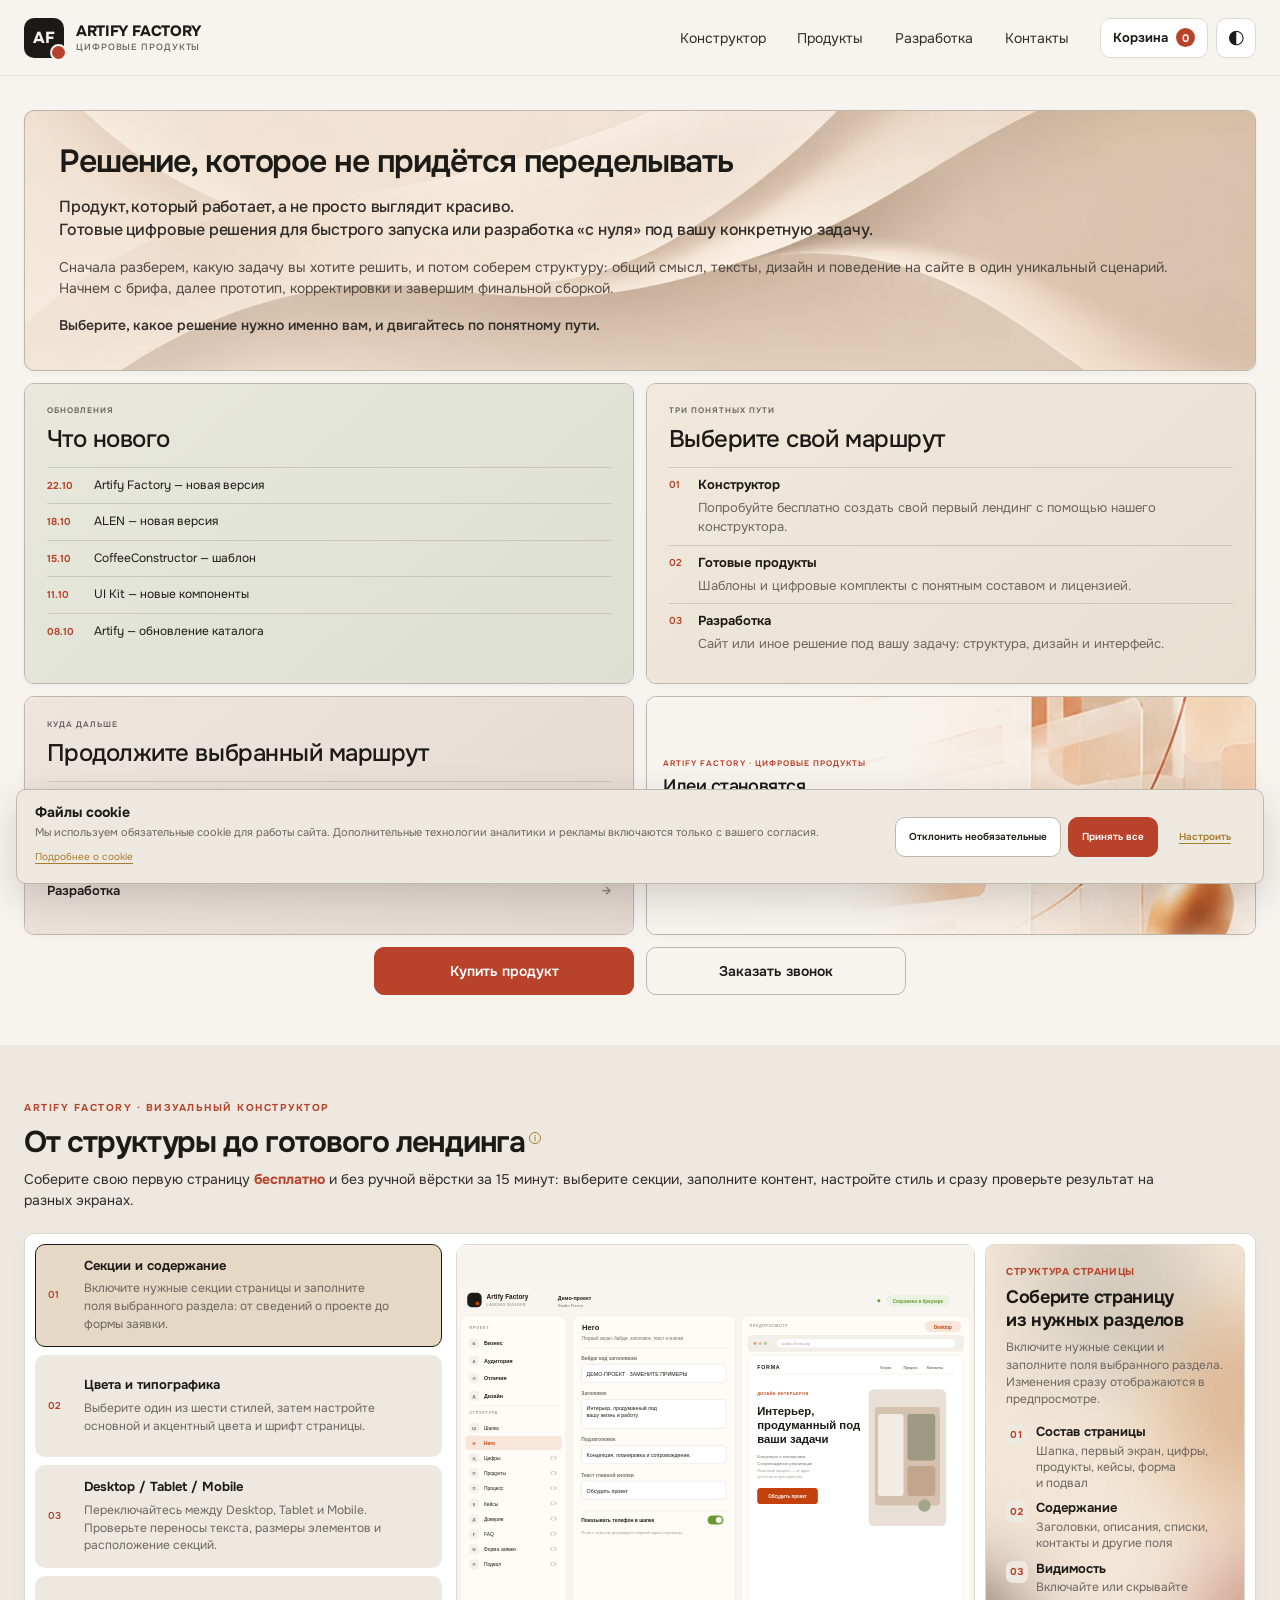
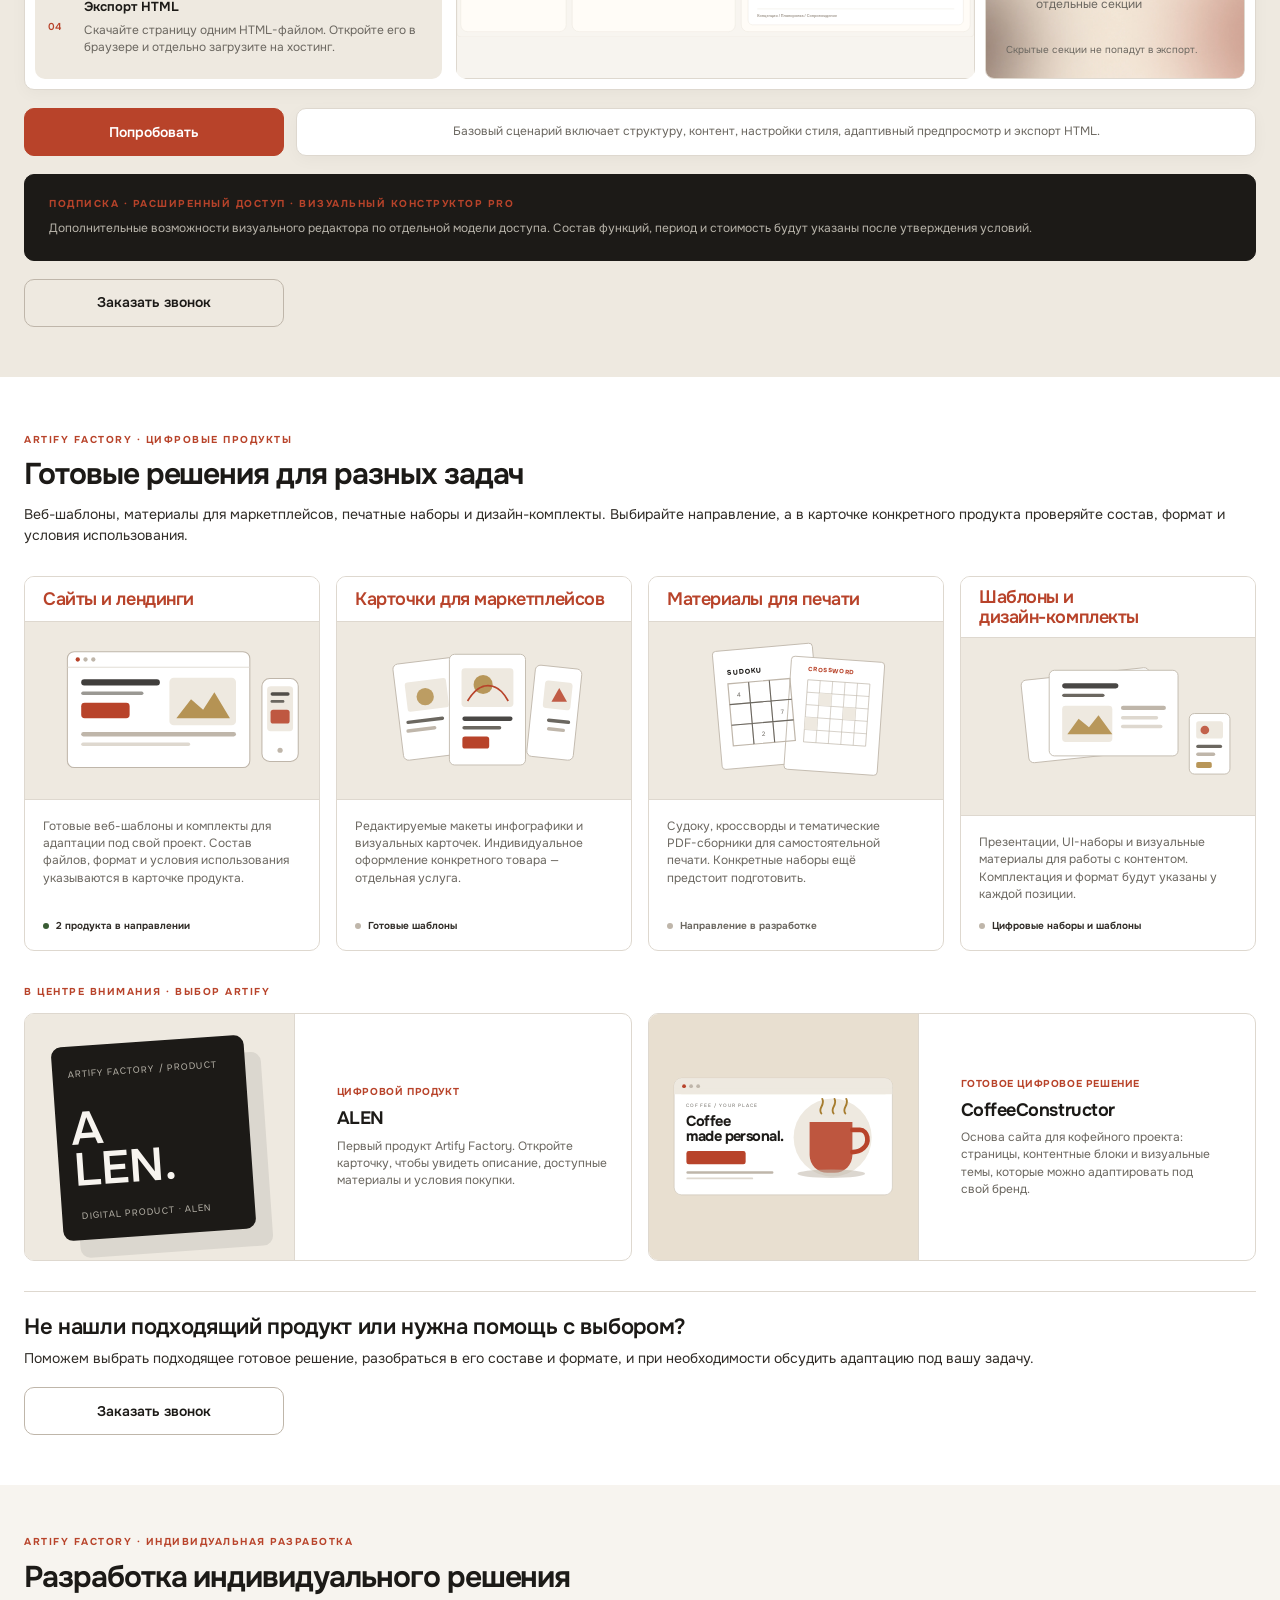
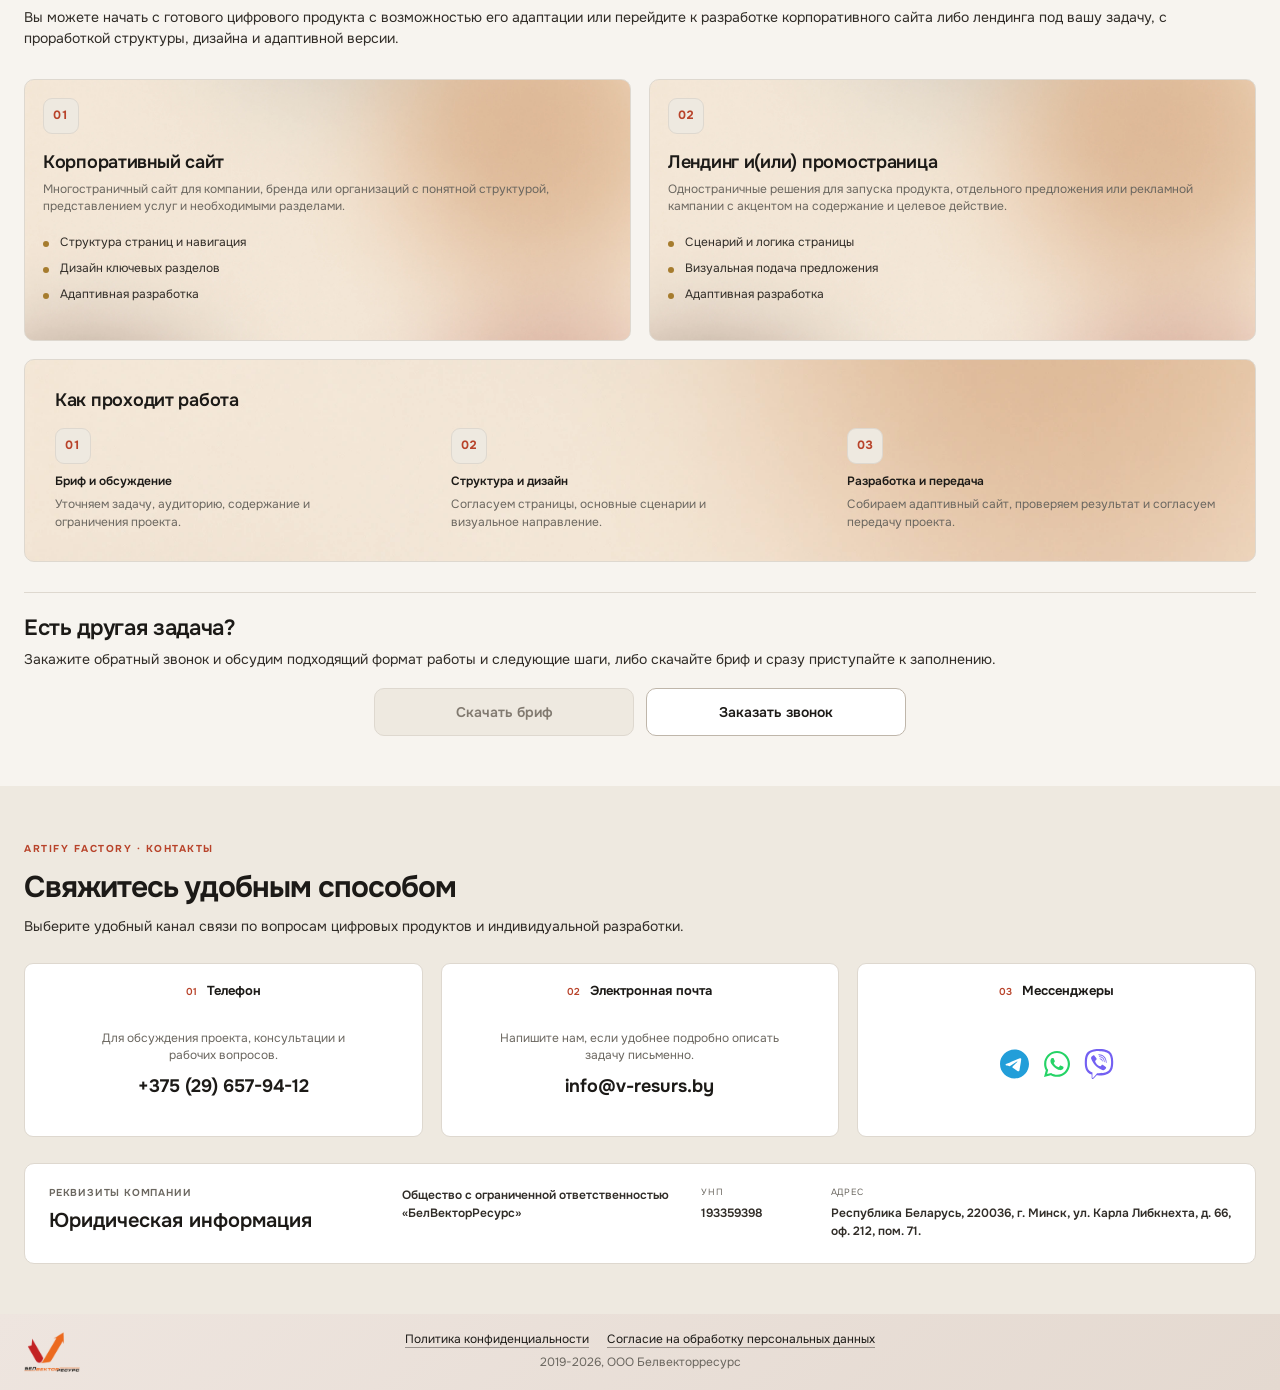
==== index.html @ 11eb879d "05112026" ====
<!doctype html>
<html lang="ru" data-theme-mode="system" data-theme="light">
<head>
  <!-- Historical code lineage retained from the locked Version 3 visual baseline. -->

  <meta charset="utf-8">
  <meta name="artify-constructor-build" content="trial-46.24-centered-contact-cards-desktop">
<meta name="viewport" content="width=device-width, initial-scale=1">
  <meta name="color-scheme" content="light dark">
  <meta name="description" content="Artify Factory — цифровые продукты, визуальный конструктор и индивидуальная разработка корпоративных сайтов и лендингов.">
  <meta name="artify-version" content="trial-46.24-centered-contact-cards-desktop">
<title>Artify Factory — цифровые продукты и индивидуальная разработка</title>
  <script src="assets/js/00-theme-preferences.js"></script>
  <link rel="stylesheet" href="assets/css/artify-site.css">


  <!-- Online font source for GitHub Pages / real-device checks. No font binaries are bundled. -->
  <link rel="preconnect" href="https://fonts.googleapis.com">
  <link rel="preconnect" href="https://fonts.gstatic.com" crossorigin>
  <link href="https://fonts.googleapis.com/css2?family=Onest:wght@400;450;500;550;600;650;700;750;800&display=swap" rel="stylesheet">


<!-- Approved desktop header icon sizing is preserved; optical icon normalization remains limited to max-width: 1150px. -->

</head>
<body data-artify-iteration="Artify Factory · Trial 46.24 — centered contact cards desktop" data-artify-baseline="ARTIFY_MODAL_LAYOUT_STABLE_TRIAL_46" data-artify-source="ОТКРЫТЬ_СТРАНИЦУ.html" data-artify-version="trial-46.24-centered-contact-cards-desktop" data-artify-lineage="Version 3 locked > Version 3.1 navigation > Version 3.3 landing sections aligned to primary menu > Version 3.5 CTA flow > Version 3.6.2 constructor and email modal > Version 3.6.3 desktop section rhythm and separate CTA card > Version 3.6.4 global token attempt > Version 3.6.5 clean single-owner section rhythm > Version 3.6.16 integrated selection and development > Version 46.12 development CTA copy and action update > Trial 46.13 process panel responsive layout and callback CTA copy > Trial 46.14 development CTA alignment > Trial 46.16 responsive section rhythm > Trial 46.17 contacts and footer > Trial 46.18 square corporate logo and header-matched footer height > Trial 46.22 unified footer responsive breakpoints > Trial 46.24 centered contact cards desktop > Trial 46.22 unified footer responsive breakpoints > Trial 46.24 centered contact cards desktop > Trial 46.22 unified footer responsive breakpoints > Trial 46.24 centered contact cards desktop">
  <header class="site-header">
    <div class="container header-inner">
      <a class="brand" href="#home" data-route="home" aria-label="Artify Factory — на главную">
 <span class="brand-mark" aria-hidden="true">AF</span>
 <span class="brand-lockup"><strong class="brand-name">ARTIFY FACTORY</strong><small class="brand-sub">ЦИФРОВЫЕ ПРОДУКТЫ</small></span>
 </a>
      <nav class="nav" aria-label="Основная навигация">
        <span class="nav-indicator" aria-hidden="true"></span>
        <a href="#landing-constructor" data-route="home" data-scroll="landing-constructor" class="nav-constructor">Конструктор</a>
        <a href="#landing-products" data-route="home" data-scroll="landing-products">Продукты</a>
        <a href="#landing-development" data-route="home" data-scroll="landing-development">Разработка</a>
        <a href="#contacts" data-route="home" data-scroll="contacts">Контакты</a>
      </nav>
      <div class="header-actions">
        <a class="nav-cart" href="#cart" data-route="cart" aria-label="Корзина"><svg class="cart-icon" viewBox="0 0 24 24" aria-hidden="true" focusable="false"><path d="M4 5h2l2.1 10.1a2 2 0 0 0 2 1.6h6.8a2 2 0 0 0 1.9-1.4L21 9H7"/><circle cx="10" cy="20" r="1"/><circle cx="18" cy="20" r="1"/></svg><span class="nav-cart-label">Корзина</span><span class="cart-dot" id="cart-count">0</span></a>
        <details class="af-theme-control" id="theme-control">
          <summary id="theme-trigger" aria-label="Цветовая тема" title="Цветовая тема"><span class="theme-icon-glyph" aria-hidden="true">◐</span><svg class="theme-icon-svg" viewBox="0 0 24 24" aria-hidden="true" focusable="false"><circle cx="12" cy="12" r="9" fill="none" stroke="currentColor" stroke-width="1.8"/><path d="M12 3a9 9 0 0 0 0 18Z" fill="currentColor"/><path d="M12 3v18" fill="none" stroke="currentColor" stroke-width="1.2"/></svg><span class="sr-only">Цветовая тема</span></summary>
          <div class="af-theme-menu" role="group" aria-labelledby="theme-menu-title">
            <h2 class="af-theme-menu-title" id="theme-menu-title">Цветовая схема</h2>
            <p class="af-theme-menu-intro">Выберите режим отображения сайта.</p>
            <button class="af-theme-option" type="button" data-mode="light" aria-pressed="false"><span>Светлая<small>Всегда светлая тема</small></span></button>
            <button class="af-theme-option" type="button" data-mode="dark" aria-pressed="false"><span>Тёмная<small>Всегда тёмная тема</small></span></button>
            <button class="af-theme-option" type="button" data-mode="system" aria-pressed="false"><span>Как на устройстве<small>Следовать настройкам системы</small></span></button>
            <p class="af-theme-menu-status" id="theme-menu-status" role="status" aria-live="polite">Выбрано: Как на устройстве. Сейчас отображается светлая тема.</p>
          </div>
        </details>
        <button class="mobile-toggle" id="mobile-toggle" type="button" aria-expanded="false" aria-controls="mobile-nav" aria-label="Открыть меню"><span class="menu-icon" aria-hidden="true"><i></i><i></i><i></i></span></button>
      </div>
    </div>

  </header>
  <nav class="mobile-nav" id="mobile-nav" aria-label="Мобильная навигация" aria-hidden="true" inert tabindex="-1">
      <div class="container">
        <a href="#landing-constructor" data-route="home" data-scroll="landing-constructor" class="nav-constructor">Конструктор</a>
        <a href="#landing-products" data-route="home" data-scroll="landing-products">Продукты</a>
        <a href="#landing-development" data-route="home" data-scroll="landing-development">Разработка</a>
        <a href="#contacts" data-route="home" data-scroll="contacts">Контакты</a>
        <a href="tel:+375296579412" class="mobile-call-link" aria-label="Позвонить по номеру +375 (29) 657-94-12">Позвонить</a>
      </div>
    </nav>
  <div class="mobile-nav-backdrop" id="mobile-nav-backdrop" aria-hidden="true"></div>
  <div id="app" tabindex="-1" role="main"></div>
  <footer class="site-footer" aria-label="Информация о компании">
    <div class="container footer-inner">
      <div class="footer-company-logo">
        <picture class="footer-logo-light">
          <source media="(min-width: 768px)" srcset="assets/images/bvr-logo-square-on-light.png">
          <img src="assets/images/bvr-logo-on-light.png" width="1289" height="257" alt="БелВекторРесурс">
        </picture>
        <picture class="footer-logo-dark" aria-hidden="true">
          <source media="(min-width: 768px)" srcset="assets/images/bvr-logo-square-on-dark.png">
          <img src="assets/images/bvr-logo-on-dark.png" width="1289" height="257" alt="" aria-hidden="true">
        </picture>
      </div>
      <div class="footer-legal-block">
        <nav class="footer-legal-links" aria-label="Юридические документы">
          <a href="legal/privacy-policy.html" target="_blank" rel="noopener noreferrer">Политика конфиденциальности</a>
          <a href="legal/personal-data-consent.html" target="_blank" rel="noopener noreferrer">Согласие на обработку персональных данных</a>
        </nav>
        <p class="footer-copy">2019-2026, ООО Белвекторресурс</p>
      </div>
    </div>
  </footer>
  <div id="toast" class="toast" hidden role="status" aria-live="polite"></div>
<template id="checkout-v4-template"><div class="checkout-v4-shell" data-theme="light">
<header class="header"><div class="container header-inner"><a class="brand checkout-brand" href="#home" data-route="home" aria-label="Artify Factory — на главную"><span class="brand-mark" aria-hidden="true">AF</span><span class="brand-lockup"><strong class="brand-name">ARTIFY FACTORY</strong><small class="brand-sub">ЦИФРОВЫЕ ПРОДУКТЫ</small></span></a><div class="header-note">Локальный визуальный макет · не настоящий заказ</div></div></header>
<section class="hero"><div class="container"><div class="checkout-back-row"><a class="checkout-back-link" href="#cart" data-checkout-return> Назад к корзине</a><span class="checkout-step-note">Оформление · демонстрационный режим</span></div><div class="kicker">Оформление / предварительный просмотр</div><h1>Оформление заказа.</h1><p>Проверяем базовый путь покупки: обязательные поля, доступность способов приобретения и понятные подсказки. Данные остаются только в этом окне и никуда не отправляются.</p><div style="margin-top:18px"><span class="pill"><span class="dot"></span>Демонстрационный режим · данные не сохраняются</span></div></div></section>
<section class="main"><div class="container layout">
<section aria-label="Форма оформления заказа" class="panel">
<div id="checkoutStage">
<div class="section-label"><span class="number">1</span><div><h2 style="margin:0">Кто покупает?<span aria-hidden="true" class="required-mark">*</span></h2></div></div>
<div class="choices" id="buyerChoices">
<label class="choice selected"><input checked="" name="buyer" type="radio" value="individual"/><span>Частное лицо</span></label>
<label class="choice"><input name="buyer" type="radio" value="sole"/><span>ИП</span></label>
<label class="choice"><input name="buyer" type="radio" value="company"/><span>Юридическое лицо</span></label>
</div>
<div class="section-label"><span class="number">2</span><div><h2 style="margin:0">Как хотите приобрести?<span aria-hidden="true" class="required-mark">*</span></h2></div></div>
<div class="method-grid" id="methodChoices">
<label class="method selected" id="onlineMethod"><input checked="" name="method" type="radio" value="online"/><span class="method-copy"><strong>Оплата картой онлайн</strong><small>Планируемый сценарий: цифровая выдача после подтверждения успешной оплаты. Платёжный провайдер пока не подключён.</small><span class="tag">Основной способ</span></span></label>
<label class="method disabled" id="invoiceMethod"><input disabled="" name="method" type="radio" value="invoice"/><span class="method-copy"><strong>Запросить счёт</strong><small>Доступно для ИП и юридических лиц. После подтверждения оплаты продукт выдаётся покупателю.</small><span class="tag">Для бизнеса</span></span></label>
</div>
<p class="method-hint" id="methodHint">Для частного лица доступна только оплата картой онлайн.</p>
<div class="section-label"><span class="number">3</span><div><h2 style="margin:0">Контактные данные</h2></div></div>
<form id="checkoutForm" novalidate="">
<div class="form-grid">
<label class="field full">Электронная почта<span aria-hidden="true" class="required-mark">*</span><input autocomplete="email" name="email" placeholder="name@example.com" required="" type="email"/><span class="phone-help">На этот адрес отправим информацию о заказе.</span></label>
<label class="field full">Телефон <span class="hint">(необязательно)</span><span class="phone-control"><select aria-label="Страна телефона" name="phoneCountry"><option selected="" value="BY">🇧🇾 +375</option><option value="RU">🇷🇺 +7</option></select><input aria-label="Номер телефона, необязательно" autocomplete="tel-national" inputmode="tel" name="phone" placeholder="12 345-67-89" type="tel"/></span><span class="phone-help">Номер для связи — необязательно.</span></label>
<div class="hidden" id="invoiceFields" style="display:contents">
<label class="field full">Имя контактного лица<span aria-hidden="true" class="required-mark">*</span><input autocomplete="name" name="contact" placeholder="Например, Анна Иванова" type="text"/></label>
<div class="hidden" id="businessFields" style="display:contents">
<label class="field full">Полное наименование ИП или организации<span aria-hidden="true" class="required-mark">*</span><input autocomplete="organization" name="company" placeholder="Например, Компания или ИП" type="text"/></label>
<label class="field">Регистрационный номер / УНП / ИНН<span aria-hidden="true" class="required-mark">*</span><input autocomplete="off" name="taxid" placeholder="Например, 123456789" type="text"/></label>
<label class="field">Страна и адрес <span class="hint">(необязательно)</span><input autocomplete="street-address" name="address" placeholder="Например, город и улица" type="text"/></label>
</div>
</div>
</div>
<div class="note" id="onlineNote"><b>Оплата картой и цифровая доставка</b><p>Это визуальный прототип. Платёжный провайдер пока не подключён, поэтому реальная оплата и автоматическая выдача сейчас не выполняются.</p></div>
<div class="note hidden" id="invoiceNote"><b>Заявка → счёт → подтверждение оплаты → выдача</b><p>Запрос счёта обрабатывается вручную. После подтверждения поступления оплаты продукт выдаётся отдельно.</p></div>
<label class="agree"><input id="agree" required="" type="checkbox"/><span>Принимаю <a href="#legalPreviewOverlay" data-legal-doc="purchase-terms" aria-label="Условия покупки цифровых товаров — черновик" rel="noopener noreferrer" target="_blank">Условия покупки цифровых товаров</a>, даю согласие на обработку персональных данных в соответствии с <a href="#legalPreviewOverlay" data-legal-doc="personal-data" aria-label="Согласие на обработку персональных данных — черновик" rel="noopener noreferrer" target="_blank">Согласием на обработку персональных данных</a> и подтверждаю, что ознакомился(ась) с <a href="#legalPreviewOverlay" data-legal-doc="license" aria-label="Описание лицензии — черновик" rel="noopener noreferrer" target="_blank">Описанием лицензии</a> и <a href="#legalPreviewOverlay" data-legal-doc="privacy" aria-label="Политика конфиденциальности — черновик" rel="noopener noreferrer" target="_blank">Политикой конфиденциальности</a>. В этом макете согласие никуда не отправляется.</span></label>
<button class="button primary" disabled="" id="submitButton" type="submit">Продолжить к этапу оплаты</button>
<p class="footnote" id="buttonHint">Заполните обязательные поля и отметьте согласие, чтобы продолжить.</p>
<div class="error" id="error" role="alert">Проверьте обязательные поля и формат электронной почты.</div>
</form>
</div>
<section aria-label="Этап оплаты картой" class="payment-stage" id="paymentStage">
<button class="stage-back" id="backToCheckout" type="button"> Вернуться к данным заказа</button>
<div class="stage-head"><span class="number">2</span><div><h2>Оплата картой</h2><p>Шаг 2 из 2 · после проверки заказа</p></div></div>
<div class="secure-banner"><span class="secure-icon">✓</span><div><b>Защищённая оплата</b><p>В рабочей версии поля карты предоставляет платёжный провайдер. Этот локальный макет показывает предполагаемый вид формы: не вводите здесь настоящие платёжные данные.</p></div></div>
<form id="cardForm" novalidate="">
<div class="card-fields">
<div class="card-fields-head"><strong>Данные банковской карты</strong><span class="card-brand">Банковская карта</span></div>
<div class="card-grid">
<label class="field full">Имя держателя карты<span aria-hidden="true" class="required-mark">*</span><input autocomplete="cc-name" name="cardName" placeholder="Как указано на карте" required="" type="text"/></label>
<label class="field full">Номер карты<span aria-hidden="true" class="required-mark">*</span><input autocomplete="cc-number" inputmode="numeric" maxlength="23" name="cardNumber" placeholder="0000 0000 0000 0000" required="" type="text"/></label>
<label class="field">Срок действия<span aria-hidden="true" class="required-mark">*</span><input autocomplete="cc-exp" inputmode="numeric" maxlength="5" name="cardExpiry" placeholder="ММ/ГГ" required="" type="text"/></label>
<label class="field"><span>Проверочный код</span><input disabled="" placeholder="Недоступно" type="text"/></label>
</div>
<p class="cvv-note">CVV / CVC будет запрошен платёжным провайдером при подтверждении платежа. Этот код не сохраняется — даже если вы выберете запомнить карту.</p>
</div>
<label class="save-card"><input id="saveCard" type="checkbox"/><span>Сохранить карту для следующих покупок <span class="hint">(необязательно)</span><small>После подключения платёжного провайдера сохранение будет выполняться на его стороне в виде защищённого токена. Artify не будет хранить полный номер карты или CVV / CVC.</small></span></label>
<div class="note"><b>Демонстрационный режим</b><p>Кнопка не проводит платёж. В production на этом месте будет защищённая форма выбранного платёжного провайдера.</p></div>
<div class="error" id="cardError" role="alert">Проверьте имя держателя, номер карты и срок действия.</div>
<button class="button primary" disabled="" id="payButton" type="submit">Проверить демонстрационный этап</button>
<p class="footnote" id="cardButtonHint">Заполните поля карты, чтобы увидеть демонстрационный переход. Не используйте реальные реквизиты.</p>
</form>
</section>
<div aria-live="polite" class="result" id="result" role="status"><h3 id="resultTitle">Демонстрация оформления</h3><p id="resultText"></p><button class="button secondary" id="resetButton" type="button">Вернуться к форме</button></div>
</section>
<aside class="summary"><div class="summary-kicker">Ваш заказ · демонстрация</div><div class="product-art"><div class="art-card"><span>ARTIFY / DIGITAL</span><strong>ALEN<br/><em>01.0</em></strong><small>ПРЕДВАРИТЕЛЬНЫЙ ПРОСМОТР</small></div></div><h2 class="product-title">ALEN 1.0</h2><p class="product-desc">Первый продукт для проверки оформления. Состав архива и коммерческие условия в этом макете не утверждаются.</p><div class="item-row"><span>Цифровой продукт</span><strong>1 шт.</strong></div><div class="item-row"><span>Способ приобретения</span><strong id="summaryMethod">Оплата картой</strong></div><div class="total"><span>Стоимость</span><strong>Уточняется</strong></div><p class="demo-price">Цена ALEN не утверждена и не является коммерческим предложением.</p><div class="aside-note">Локальный макет: кнопка показывает тестовый результат только на этой странице. Заказ, персональные данные и платёж не отправляются и не сохраняются.</div></aside>
</div></section>
<footer class="footer"><div class="container footer-inner"><a class="brand checkout-footer-brand" href="#home" data-route="home" aria-label="Artify Factory — на главную"><span class="brand-mark" aria-hidden="true">AF</span><span class="brand-lockup"><strong class="brand-name">ARTIFY FACTORY</strong><small class="brand-sub">ЦИФРОВЫЕ ПРОДУКТЫ</small></span></a><span>Локальный HTML · не настоящий заказ</span></div></footer>
<div class="legal-preview-overlay" id="legalPreviewOverlay" hidden role="presentation"><section class="legal-preview-dialog" role="dialog" aria-modal="true" aria-labelledby="legalPreviewTitle"><button type="button" class="legal-preview-close" id="legalPreviewClose" aria-label="Закрыть">×</button><h2 id="legalPreviewTitle">Документ требует утверждения</h2><p id="legalPreviewText">В локальном прототипе юридические тексты не утверждены и не могут использоваться как окончательные условия. Перед запуском нужно разместить согласованную редакцию.</p><button type="button" class="button secondary" id="legalPreviewOk">Понятно</button></section></div>
</div></template>

  <div class="constructor-email-overlay" id="constructor-email-overlay" hidden>
    <section class="constructor-email-dialog" role="dialog" aria-modal="true" aria-labelledby="constructor-email-title" aria-describedby="constructor-email-intro">
      <button class="constructor-email-close" type="button" data-constructor-email-close aria-label="Закрыть окно">×</button>
      <span class="eyebrow">Artify Factory · визуальный конструктор</span>
      <h2 id="constructor-email-title">Откройте редактор на устройстве с экраном шире 1100 px</h2>
      <p class="constructor-email-intro" id="constructor-email-intro">Рабочий редактор необходимо использовать на устройствах с разрешением экрана более чем 1100 px. Укажите e-mail, чтобы в рабочей версии получить ссылку для открытия редактора на подходящем устройстве.</p>
      <form id="constructor-email-form" novalidate>
        <label class="constructor-email-field" for="constructor-email-input"><span class="constructor-email-label">E-mail <span class="constructor-email-required" aria-hidden="true">*</span></span>
          <input id="constructor-email-input" name="email" type="email" autocomplete="email" inputmode="email" placeholder="name@example.com" required aria-describedby="constructor-email-error">
          <span class="constructor-email-error" id="constructor-email-error" hidden></span>
        </label>
        <div class="constructor-email-consents">
          <label class="constructor-email-consent-row" id="constructor-email-consent-row"><input type="checkbox" id="constructor-email-consent" name="personalDataConsent" required><span>Даю согласие на обработку адреса электронной почты для отправки ссылки на редактор. <a href="#constructor-policy-overlay" data-constructor-legal="consent">Согласие на обработку персональных данных</a>.</span></label>
          <label class="constructor-email-consent-row" id="constructor-email-policy-row"><input type="checkbox" id="constructor-email-policy" name="privacyPolicyAccepted" required><span>Подтверждаю, что ознакомлен(а) с <a href="#constructor-policy-overlay" data-constructor-legal="policy">Политикой обработки персональных данных</a>.</span></label>
        </div>
        <button class="btn btn-accent constructor-email-submit" type="submit">Отправить ссылку на e-mail</button>
        <p class="constructor-email-demo-note">Демонстрационный режим: пока сервер не подключён, адрес не сохраняется и письмо не отправляется.</p>
        <div class="constructor-email-status" id="constructor-email-status" role="status" aria-live="polite" hidden></div>
      </form>
    </section>
  </div>
  <div class="constructor-policy-overlay" id="constructor-policy-overlay" hidden>
    <section class="constructor-policy-dialog" role="dialog" aria-modal="true" aria-labelledby="constructor-policy-title">
      <button class="constructor-policy-close" type="button" data-constructor-policy-close aria-label="Закрыть документ">×</button>
      <h2 id="constructor-policy-title">Документ требует утверждения</h2>
      <p id="constructor-policy-copy">В этой обзорной сборке юридический документ показан как заглушка. До запуска необходимо разместить и согласовать его окончательный текст, а затем подключить его актуальную версию к форме.</p>
      <button class="btn btn-accent" type="button" data-constructor-policy-close>Вернуться к форме</button>
    </section>
  </div>
  <div class="constructor-image-overlay" id="constructor-image-overlay" hidden>
    <figure class="constructor-image-dialog" role="dialog" aria-modal="true" aria-labelledby="constructor-image-title">
      <button class="constructor-image-close" type="button" data-constructor-image-close aria-label="Закрыть увеличенное изображение">×</button>
      <img src="assets/images/constructor-overview.svg" alt="Общий вид редактора Artify Factory" id="constructor-image-large" width="1364" height="924" loading="lazy" decoding="async">
      <figcaption id="constructor-image-title">Общий вид Artify Factory · Landing Builder</figcaption>
    </figure>
  </div>

  <section class="cookie-consent" id="cookieConsent" aria-label="Уведомление о cookies" hidden>
    <div class="cookie-inner">
      <div class="cookie-copy">
        <strong>Файлы cookie</strong>
        <p>Мы используем обязательные cookie для работы сайта. Дополнительные технологии аналитики и рекламы включаются только с вашего согласия.</p>
        <button class="cookie-copy-link" type="button" data-cookie-action="settings">Подробнее о cookie</button>
      </div>
      <div class="cookie-actions">
        <button class="cookie-btn cookie-btn-secondary" type="button" data-cookie-action="reject">Отклонить необязательные</button>
        <button class="cookie-btn cookie-btn-primary" type="button" data-cookie-action="accept">Принять все</button>
        <button class="cookie-btn cookie-btn-ghost" type="button" data-cookie-action="settings">Настроить</button>
      </div>
    </div>
  </section>
  <div class="cookie-backdrop" id="cookieBackdrop" hidden></div>
  <section class="cookie-settings" id="cookieSettings" role="dialog" aria-modal="true" aria-labelledby="cookieSettingsTitle" hidden>
    <div class="cookie-settings-card">
      <button class="cookie-settings-close" type="button" data-cookie-action="close-settings" aria-label="Закрыть настройки">×</button>
      <h2 id="cookieSettingsTitle">Настройки cookies</h2>
      <p class="cookie-settings-intro">Необходимые cookie всегда активны. Дополнительные категории можно разрешить или отключить. В этом визуальном прототипе сторонние трекеры не подключены.</p>
      <div class="cookie-category"><span><b>Необходимые</b><small>Работа меню, темы и интерфейса</small></span><strong>Всегда включены</strong></div>
      <label class="cookie-category cookie-category-toggle"><span><b>Аналитические</b><small>Обезличенная статистика использования сайта</small></span><input id="cookieAnalytics" data-cookie-category="analytics" type="checkbox"></label>
      <label class="cookie-category cookie-category-toggle"><span><b>Рекламные</b><small>Измерение рекламных переходов и кампаний</small></span><input id="cookieAdvertising" data-cookie-category="advertising" type="checkbox"></label>
      <div class="cookie-settings-actions">
        <button class="cookie-btn cookie-btn-secondary" type="button" data-cookie-action="reject">Отклонить необязательные</button>
        <button class="cookie-btn cookie-btn-primary" type="button" data-cookie-action="save-settings">Сохранить выбор</button>
      </div>
    </div>
  </section>
  <div class="floating-controls-group" id="floatingControlsGroup" aria-label="Быстрые настройки и навигация">
    <button class="back-to-top" id="backToTop" type="button" aria-label="Наверх" title="Наверх" hidden><span aria-hidden="true">↑</span></button>
    <button class="cookie-settings-trigger" id="cookieSettingsTrigger" type="button" data-cookie-action="settings" aria-label="Настройки cookie" hidden>Настройки cookie</button>
  </div>

  <script src="assets/js/10-main-application.js"></script>
<!-- B-02.9: menu visual + desktop Hero viewport fit merged on B-02.8; mobile fixed backdrop/scroll-lock mechanism retained. -->

<div class="project-discussion-overlay" id="projectDiscussionOverlay" hidden>
  <section class="project-discussion-dialog" id="projectDiscussionDialog" role="dialog" aria-modal="true" aria-labelledby="projectDiscussionTitle" aria-describedby="projectDiscussionIntro">
    <button type="button" class="project-discussion-close" id="projectDiscussionClose" aria-label="Закрыть окно">×</button>
    <h2 id="projectDiscussionTitle">Заказать звонок</h2>
    <form class="project-callback-form" id="projectCallbackForm" novalidate>
      <label class="project-callback-field project-callback-data-field" for="projectRequestType" hidden>
        <span>Тема обращения</span>
        <select id="projectRequestType" name="requestType" aria-describedby="projectDiscussionIntro">
          <option value="callback">Обратный звонок</option>
          <option value="question">Задать вопрос</option>
          <option value="product-help">Помощь с выбором цифрового продукта</option>
          <option value="product-adaptation">Адаптация готового решения под проект</option>
          <option value="corporate-site">Корпоративный сайт</option>
          <option value="landing">Лендинг / Промостраница</option>
          <option value="marketplace">Индивидуальное оформление WB / Ozon</option>
          <option value="constructor-pro">Запуск визуального конструктора PRO</option>
        </select>
      </label>
      <p class="project-discussion-intro" id="projectDiscussionIntro">Оставьте заявку, и менеджер свяжется с Вами для уточнения деталей.</p>
      <label class="project-callback-field" for="projectCallbackName">
        <span>Имя <b>*</b></span>
        <input id="projectCallbackName" name="name" type="text" autocomplete="name" placeholder="Например, Анна Иванова" required aria-invalid="false" aria-describedby="projectCallbackNameFeedback">
        <span class="project-callback-feedback sr-only" id="projectCallbackNameFeedback" data-state="hint" aria-live="polite"></span>
      </label>
      <div class="project-callback-field">
        <label for="projectCallbackPhone">Телефон <b>*</b></label>
        <div class="project-callback-phone-row">
          <select id="projectCallbackCountry" name="phoneCountry" aria-label="Страна номера телефона" aria-invalid="false">
            <option value="+375" selected>🇧🇾 +375</option>
            <option value="+7">🇷🇺 +7</option>
          </select>
          <input id="projectCallbackPhone" name="phone" type="tel" inputmode="tel" autocomplete="tel-national" placeholder="29 123-45-67" required aria-invalid="false" aria-describedby="projectCallbackPhoneFeedback">
        </div>
        <span class="project-callback-feedback sr-only" id="projectCallbackPhoneFeedback" data-state="hint" aria-live="polite"></span>
      </div>
      <label class="project-callback-field" for="projectCallbackEmail">
        <span>Электронная почта <span class="project-callback-optional">(необязательно)</span></span>
        <input id="projectCallbackEmail" name="email" type="email" inputmode="email" autocomplete="email" placeholder="name@example.com" aria-invalid="false" aria-describedby="projectCallbackEmailHelp projectCallbackEmailFeedback">
        <span class="project-callback-email-help" id="projectCallbackEmailHelp">Заполните поле, если согласны чтобы с Вами могли связаться по электронной почте</span>
        <span class="project-callback-feedback sr-only" id="projectCallbackEmailFeedback" data-state="hint" aria-live="polite"></span>
      </label>
      <textarea id="projectCallbackMessage" name="message" hidden aria-hidden="true" tabindex="-1"></textarea>
      <label class="project-callback-consent">
        <input id="projectCallbackConsent" name="consent" type="checkbox" required aria-invalid="false" aria-describedby="projectCallbackConsentFeedback">
        <span>Даю <a href="#constructor-policy-overlay" data-constructor-legal="consent">Согласие на обработку персональных данных</a> и подтверждаю, что ознакомлен(а) с <a href="#constructor-policy-overlay" data-constructor-legal="policy">Политикой конфиденциальности</a>.</span>
      </label>
      <span class="project-callback-consent-hint" id="projectCallbackConsentFeedback">Подтвердите согласие, чтобы отправить заявку.</span>
      <p class="project-callback-validation-summary" id="projectCallbackValidationSummary" data-state="empty" role="status" aria-live="polite"></p>
      <div class="project-discussion-actions">
        <button type="submit" class="btn btn-accent" id="projectCallbackSubmit" aria-disabled="true">Отправить запрос</button>
        <a class="btn btn-secondary-hero" href="#landing-development" data-route="home" data-scroll="landing-development" id="projectDiscussionDetails">Ознакомиться с этапами</a>
      </div>
      <p class="project-discussion-prototype-note">Демонстрационный режим: форма проверяет заполнение, но не отправляет и не сохраняет заявку. Реальное получение обращений подключим перед запуском.</p>
    </form>
  </section>
</div>


<script src="assets/js/20-inquiry-dialog.js"></script>

<!-- FOLLOW-UP 12.5: info tooltip is mouse-hover-only; no click or Escape toggle. -->
<script src="assets/js/30-constructor-cta-alignment.js" id="landing-constructor-cta-alignment"></script>

</body>
</html>
---- assets/css/artify-site.css ----
/* ARTIFY stylesheet bundle: Core site and constructor review layer. Original inline layers are kept in their approved order. */

/* Original inline CSS layer 1/29: #artify-canonical-css */

/* ===== Combined CSS source: primary-stylesheet ===== */
:root {
      color-scheme: light;
      /* Global typography contract: font families are role-based and do not change with theme. */
      --font-body:"Onest","Arial",sans-serif;
      --font-display:"Onest","Arial",sans-serif;
      --font-ui:"Onest","Arial",sans-serif;

      /* Theme tokens: one light baseline, overridden only by the dark-theme block below. */
      --bg:#F7F4EF;
      --surface:#FFFFFF;
      --surface-raised:#FFFFFF;
      --surface-muted:#EEE9E0;
      --surface-inset:#EEE9E0;
      --text:#1C1A17;
      --text-secondary:#302C27;
      --text-muted:#6B6760;
      --accent:#B8432A;
      --accent-hover:#963720;
      --on-accent:#FFFFFF;
      --border:#DED8CF;
      --border-strong:#BFB6AA;
      --gold:#A67C2E;
      --contrast-bg:#1C1A17;
      --contrast-text:#F7F4EF;
      --contrast-muted:#B8B4AA;
      --focus:#A67C2E;
      --disabled-bg:#EEE9E0;
      --disabled-text:#817A70;
      --success:#395C34;
      --success-bg:#F4F8F0;
      --success-border:#D8E1D1;
      --danger:#A3312B;
      --shadow:0 12px 32px rgba(28,26,23,.09);
      --bento-collage-frame-bg:#F4EADD;
      --bento-links-card-background:linear-gradient(140deg,#eee5df 0%,#e4d9d0 100%);

      /* Shared layout and controls. Header-specific sizing lives in the canonical header section. */
      --content-max:1376px;
      --page-gutter:24px;
      --section-gap:60px; /* Internal padding for generic .section content; not the outer landing rhythm. */
      --landing-section-gap:50px; /* Independent bottom padding after a landing section. */
      --landing-section-label-color:var(--accent);
      --landing-constructor-info-bg:var(--surface);
      --landing-constructor-info-border:var(--border);
      --landing-section-inset:50px; /* Independent top inset before the next section's content; keep separate from bottom padding. */
      --layout-gap:18px;
      /* Mobile footer spacing is independent from landing-section rhythm. */
      --footer-mobile-padding-top:12px;
      --footer-mobile-padding-bottom:26px;
      --footer-mobile-content-gap:10px;
      --footer-mobile-links-gap:7px;
      --card-padding:30px;
      --control-height:44px;
      --control-radius:9px;
      --control-padding-x:16px;
      --control-font-size:var(--af-font-px-13);
      /* Shared Bento CTA geometry. Breakpoint overrides are grouped with the component media queries below. */
      --cta-button-width:260px;
      --cta-button-height:48px;
      --cta-button-gap:12px;
      --cta-button-padding-x:16px;
      --cta-button-radius:var(--control-radius,9px);
      
      --radius-card:14px;
      --radius-large:16px;
      --motion:160ms ease;

      /* Separate button contracts: site CTA, checkout CTA, cookie and floating controls. */
      --main-button-height:44px;
      --main-button-padding-x:17px;
      --main-button-radius:9px;
      --main-button-font-size:var(--af-font-px-13);
      --checkout-button-height:50px;
      --checkout-button-padding-x:20px;
      --checkout-button-radius:999px;
      --float-edge:16px;
      --back-to-top-bottom:16px;
      --float-size:30px;
      --cookie-edge:16px;
      --cookie-button-height:40px;
      --floating-controls-footer-bottom:calc((var(--site-header-height) - var(--float-size)) / 2);

      /* Desktop floating-controls group aligns exactly to the shared content-container edge.
         It is independent from footer logo size, order, and company/legal data layout. */
      --floating-controls-content-edge:max(
        var(--page-gutter),
        calc((100vw - var(--content-max)) / 2)
      );
    }

    :root[data-theme="dark"] {
      color-scheme:dark;
      /* Variant A — original approved warm graphite / muted gold concept. Exact source colors are documented in DARK_THEME_VARIANT_A_SPEC_RU.md. */
      --bg:#15140F;
      --surface:#1B1913;
      --surface-raised:#60533E;
      --surface-muted:#252118;
      --surface-inset:#18170F;
      --text:#F2EEE6;
      --text-secondary:#DDD5C7;
      --text-muted:#B2AA9B;
      --accent:#D4AF37;
      --accent-hover:#E4C65A;
      --on-accent:#0D0D08;
      --border:#625744;
      --border-strong:#877A64;
      --gold:#D4AF37;
      --landing-section-label-color:var(--gold);
      --landing-constructor-info-bg:#2A261D;
      --landing-constructor-info-border:#6D5D41;
      --contrast-bg:#60533E;
      --contrast-text:#F2EEE6;
      --contrast-muted:#BEB6A8;
      --focus:#D4AF37;
      --disabled-bg:#201C14;
      --disabled-text:#877A64;
      --success:#C4D6A2;
      --success-bg:#1D2415;
      --success-border:#60533E;
      --danger:#E8A49A;
      --shadow:0 12px 32px rgba(0,0,0,.30);
      --bento-collage-frame-bg:#F4EADD;
      --bento-links-card-background:linear-gradient(140deg,#33231d 0%,#261b16 100%);

      /* Dark-theme Bento surface tokens; light-theme and global surface tokens remain unchanged. */
      --bento-hero-overlay-start:rgba(31,28,24,.92);
      --bento-hero-overlay-mid:rgba(44,34,29,.92);
      --bento-hero-overlay-end:rgba(57,35,29,.94);
      --bento-hero-glow:rgba(184,67,42,.10);
      --bento-updates-surface-start:#302F27;
      --bento-updates-surface-end:#2B2A23;
    }

    /* Outer landing rhythm: the previous section's bottom padding and the next section's top inset
       are independent tokens. Keep their values paired by breakpoint, but do not alias or merge them. */
    @media (max-width:1150px) {
      :root { --page-gutter:18px; --section-gap:54px; --layout-gap:16px; --card-padding:22px; --landing-section-gap:48px; --landing-section-inset:48px; }
    }
    @media (max-width:767px) {
      :root { --landing-section-gap:46px; --landing-section-inset:46px; }
    }
    @media (max-width:760px) {
      :root { --page-gutter:14px; --section-gap:44px; --layout-gap:12px; --card-padding:22px; }
    }
    @media (max-width:520px) {
      :root { --section-gap:40px; --card-padding:20px; --main-button-padding-x:14px; --float-edge:10px; --back-to-top-bottom:10px; --cookie-edge:10px; --landing-section-gap:44px; --landing-section-inset:44px; }
    }
    @media (max-width:420px) {
      :root { --landing-section-gap:42px; --landing-section-inset:42px; }
    }
    @media (max-width:360px) {
      :root { --page-gutter:10px; --section-gap:36px; --card-padding:16px; --main-button-padding-x:12px; --landing-section-gap:40px; --landing-section-inset:40px; }
    }

    * { box-sizing:border-box; }
    /* Preserve the HTML hidden attribute against component display rules. */
    [hidden] { display:none!important; }
    html { scroll-behavior:smooth; }
    body { margin:0; background:var(--bg); color:var(--text); font-family:var(--font-body); -webkit-font-smoothing:antialiased; transition:background-color var(--motion),color var(--motion); }
    body,
button,
input,
select,
textarea { font-family:var(--font-body); }
    a { color:inherit; text-decoration:none; }
    button { color:inherit; cursor:pointer; }
    button:disabled { cursor:not-allowed; }
    .sr-only:not(:focus):not(:active) { position:absolute; width:1px; height:1px; padding:0; margin:-1px; overflow:hidden; clip:rect(0,0,0,0); white-space:nowrap; border:0; }
    :where(a,button,input,select,textarea,summary,[tabindex]):focus-visible { outline:2px solid var(--focus); outline-offset:3px; }
    .container { margin:0 auto; }
    
    .cart-dot { display:grid; place-items:center; min-width:19px; height:19px; padding:0 5px; border-radius:50%; background:var(--accent); color:var(--on-accent); font-size:var(--af-font-px-11); font-weight:700; }

    main { min-height:60vh; }
.eyebrow { display:flex; align-items:center; gap:10px; color:var(--text-muted); text-transform:uppercase; }
    .eyebrow::before { content:""; flex:0 0 22px; width:22px; height:1px; background:currentColor; }
    h1,
h2,
h3,
p { margin-top:0; }
/* Fallback for isolated flows such as checkout; public landing leads override width in the canonical type scale. */
.lead { max-width:52ch; margin:0; color:var(--text-muted); }
    .actions { display:flex; align-items:center; flex-wrap:wrap; gap:10px; margin-top:28px; }
    .btn { display:inline-flex; align-items:center; justify-content:center; gap:9px; border:1px solid var(--border-strong); background:var(--surface); color:var(--text); font-weight:650; text-align:center; }
    .btn:hover { border-color:var(--text-muted); }
    .btn-accent { border-color:var(--accent); background:var(--accent); color:var(--on-accent); }
    .btn-accent:hover { border-color:var(--accent-hover); background:var(--accent-hover); }
    .btn-dark { border-color:var(--contrast-bg); background:var(--contrast-bg); color:var(--contrast-text); }
    .btn-wide { width:100%; }
.quote-card { display:flex; flex-direction:column; justify-content:center; background:var(--contrast-bg); color:var(--contrast-text); }
    .quote-card blockquote { margin:0; font:500 var(--af-font-fluid-19-25-2vw-round-1px)/1.42 var(--font-display); }
    .quote-card em { color:var(--accent); }
    .quote-card small { margin-top:18px; color:var(--contrast-muted); font-size:var(--af-font-px-10); letter-spacing:.12em; text-transform:uppercase; }.quick-links h3 { margin-bottom:14px; }
    .quick-links a { display:flex; justify-content:space-between; gap:12px; padding:11px 0; border-bottom:1px solid var(--border); font-size:var(--af-font-px-13); }
    .quick-links a:last-child { border-bottom:0; }
    .quick-links a span { color:var(--accent); }
    .stats { display:flex; flex-direction:column; justify-content:space-between; }
    .stats-row { display:flex; justify-content:space-between; gap:10px; margin-top:22px; }
    .stats-row strong { display:block; font:600 var(--af-font-px-29) var(--font-display); }
    .stats-row span { display:block; margin-top:5px; color:var(--text-muted); font-size:var(--af-font-px-10); text-transform:uppercase; letter-spacing:.08em; }
    .strip { border-block:1px solid var(--border); background:var(--surface-muted); padding:22px 0; }
    .strip-inner { display:flex; align-items:center; flex-wrap:wrap; gap:20px; }
    .strip-label { color:var(--text-muted); font-size:var(--af-font-px-10); letter-spacing:.14em; text-transform:uppercase; }
    .strip-links { display:flex; flex-wrap:wrap; gap:22px; color:var(--text-secondary); font-size:var(--af-font-px-12); }
    .section { padding:74px 0; }
    .section-intro { display:flex; align-items:flex-end; justify-content:space-between; flex-wrap:wrap; gap:24px; margin-bottom:28px; }
.section h2 { margin:14px 0 12px; }
    /* Lead width and type metrics are owned by the canonical marketing body role. */
    .direction-card { min-width:0; }
    .direction-card .number { color:var(--accent); margin-bottom:20px; font-size:var(--af-font-px-10); }
    .product-preview-grid { display:grid; grid-template-columns:minmax(0,1.1fr) minmax(0,1fr); gap:20px; align-items:stretch; }
    .product-art { position:relative; min-height:330px; overflow:hidden; border:1px solid var(--border); border-radius:16px; background:var(--surface-muted); }
    .product-art .art-paper { position:absolute; left:12%; top:11%; width:68%; height:79%; padding:20px; background:var(--contrast-bg); color:var(--contrast-text); border-radius:12px; transform:rotate(-4deg); box-shadow:16px 18px 0 rgba(0,0,0,.08); }
    .product-art .art-paper small { color:var(--contrast-muted); font-size:var(--af-font-px-9); letter-spacing:.12em; }
    .product-art .art-paper strong { display:block; margin-top:55px; font:600 var(--af-font-fluid-40-70-5vw-round-1px)/.9 var(--font-display); }
    .product-art .art-paper em { color:var(--accent); }
    .product-copy { display:flex; flex-direction:column; align-items:flex-start; padding:clamp(24px,4vw,44px); border:1px solid var(--border); border-radius:16px; background:var(--surface); }
.tag { display:inline-flex; gap:7px; align-items:center; padding:6px 9px; border:1px solid var(--border); border-radius:7px; color:var(--text-muted); text-transform:uppercase; }
    .product-copy h3 { margin:18px 0 12px; font:600 var(--af-font-fluid-30-42-3vw-round-1px) var(--font-display); }
    .product-copy p { color:var(--text-muted); }
    .data-warning { margin:7px 0 18px; padding:12px 14px; border:1px solid var(--border); border-left:3px solid var(--gold); border-radius:8px; background:var(--surface-muted); color:var(--text-secondary); font-size:var(--af-font-px-12); line-height:1.55; }
    .data-specs { display:grid; width:100%; grid-template-columns:1fr 1fr; gap:0 16px; margin:10px 0 20px; }
    .spec { padding:13px 0; border-bottom:1px solid var(--border); }
    .spec small { display:block; margin-bottom:5px; color:var(--text-muted); font-size:var(--af-font-px-10); text-transform:uppercase; letter-spacing:.07em; }
    .spec strong { font-size:var(--af-font-px-13); font-weight:600; }
    .product-copy .actions { width:100%; margin-top:auto; }
    .product-copy .actions .btn { flex:1; }
    .product-hero { padding:34px 0 48px; }
    .breadcrumbs { display:flex; gap:9px; flex-wrap:wrap; margin-bottom:24px; color:var(--text-muted); font-size:var(--af-font-px-12); }
    .product-detail-grid { display:grid; grid-template-columns:minmax(0,1fr) minmax(340px,.92fr); gap:clamp(24px,4vw,62px); align-items:start; }
    .product-detail-grid .product-art { min-height:540px; }
    .product-detail-grid .product-art .art-paper { width:70%; left:13%; height:78%; top:10%; }
    .product-detail-grid .product-art .art-paper strong { font-size:var(--af-font-fluid-58-92-7vw-round-1px); }
    .product-detail-grid .product-copy { padding:clamp(24px,3vw,34px); }
    .product-detail-grid .product-copy h1 { margin:16px 0; font:600 var(--af-font-fluid-38-55-4vw-round-1px)/1.05 var(--font-display); letter-spacing:-.03em; }
    .tabs { display:flex; gap:8px; flex-wrap:wrap; margin:36px 0 12px; border-bottom:1px solid var(--border); }
    .tab { padding:11px 14px; border:0; border-bottom:2px solid transparent; background:transparent; color:var(--text-muted); font-size:var(--af-font-px-12); }
    .tab[aria-selected="true"] { border-bottom-color:var(--accent); color:var(--text); }
    .tab-panel { color:var(--text-secondary); }
    .catalog-grid { display:grid; grid-template-columns:repeat(2,minmax(0,1fr)); gap:18px; }
    .catalog-card { overflow:hidden; border:1px solid var(--border); border-radius:14px; background:var(--surface); }
    .catalog-card .product-art { border:0; border-radius:0; border-bottom:1px solid var(--border); }
    .catalog-card-body { padding:20px; }
.catalog-card h3 { margin:12px 0 8px; }
.catalog-card p { color:var(--text-muted); }
    .catalog-card .actions { margin-top:18px; }
    .page-head { padding:46px 0 32px; border-bottom:1px solid var(--border); }
.page-head h1 { max-width:18ch; margin:12px 0 10px; }
.page-head p:not(.lead) { max-width:66ch; margin:0; color:var(--text-muted); }
    .cart-layout,
.checkout-layout { display:grid; grid-template-columns:minmax(0,1fr) 330px; align-items:start; gap:28px; }
    .cart-main,
.checkout-card,
.summary { min-width:0; border:1px solid var(--border); border-radius:14px; background:var(--surface); }
    .cart-main { padding:22px; }
    .cart-row { display:grid; grid-template-columns:112px minmax(0,1fr) auto; align-items:center; gap:18px; padding:16px 0; border-bottom:1px solid var(--border); }
    .cart-row:first-child { padding-top:0; }
    .cart-thumb { display:grid; place-items:center; min-height:104px; border-radius:10px; background:var(--surface-muted); font:600 var(--af-font-px-28) var(--font-display); color:var(--accent); }
    .cart-row h3 { margin:0 0 6px; font:600 var(--af-font-px-20) var(--font-display); }
    .cart-row p { margin:0; color:var(--text-muted); font-size:var(--af-font-px-12); line-height:1.5; }
    .cart-row .remove { margin-top:10px; border:0; padding:0; background:transparent; color:var(--text-muted); text-decoration:underline; font-size:var(--af-font-px-11); }
    .cart-price { text-align:right; font-size:var(--af-font-px-12); color:var(--text-muted); }
    .cart-price strong { display:block; margin-top:6px; color:var(--text); font-size:var(--af-font-px-14); }
    .summary { padding:22px; }
    .summary h2 { margin:0 0 18px; font:600 var(--af-font-px-22) var(--font-display); }
    .summary-line { display:flex; justify-content:space-between; gap:12px; padding:10px 0; border-bottom:1px solid var(--border); color:var(--text-muted); font-size:var(--af-font-px-12); }
    .summary-line strong { color:var(--text); font-weight:650; text-align:right; }
    .summary .btn { margin-top:18px; }
    /* Compact note metrics are owned once by the canonical type scale; this base rule keeps layout/color only. */
.muted-note { margin:14px 0 0; color:var(--text-muted); }
    .checkout-card { padding:clamp(20px,3vw,30px); }
    .checkout-card h2 { margin:0 0 18px; font:600 var(--af-font-px-25) var(--font-display); }
    .checkout-group { padding:0; margin:0 0 24px; border:0; }
    .checkout-group legend { margin-bottom:11px; font-size:var(--af-font-px-13); font-weight:700; }
    .choice-grid { display:grid; grid-template-columns:repeat(3,minmax(0,1fr)); gap:8px; }
    .choice-grid.methods { grid-template-columns:repeat(2,minmax(0,1fr)); }
    .choice { display:flex; gap:9px; align-items:flex-start; min-width:0; padding:12px; border:1px solid var(--border); border-radius:10px; background:var(--surface); cursor:pointer; }
    .choice.selected { border-color:var(--accent); background:var(--surface-muted); }
    .choice input { flex:0 0 auto; margin:3px 0 0; accent-color:var(--accent); }
    .choice span { display:block; min-width:0; }
    .choice strong { display:block; font-size:var(--af-font-px-12); line-height:1.35; }
    .choice small { display:block; margin-top:5px; color:var(--text-muted); font-size:var(--af-font-px-10); line-height:1.45; }
    .choice.disabled { background:var(--disabled-bg); color:var(--disabled-text); border-color:var(--border); cursor:not-allowed; }
    .choice.disabled small { color:var(--disabled-text); }
    .checkout-fields { display:grid; grid-template-columns:repeat(2,minmax(0,1fr)); gap:14px; margin-bottom:20px; }
    .field { display:block; min-width:0; font-size:var(--af-font-px-12); font-weight:650; }
    .field.full { grid-column:1/-1; }
    .required { color:var(--accent); margin-left:3px; }
    .field input,
.field select,
.field textarea { display:block; width:100%; min-width:0; margin-top:7px; padding:12px; border:1px solid var(--border-strong); border-radius:var(--control-radius); background:var(--surface); color:var(--text); font-size:var(--af-font-px-13); font-weight:400; }
    .field textarea { min-height:78px; resize:vertical; }
    .field input::placeholder,
.field textarea::placeholder { color:var(--text-muted); opacity:.78; font-weight:400; }
    .field-hint,
.validation { display:block; margin-top:5px; color:var(--text-muted); font-size:var(--af-font-px-10); font-weight:400; line-height:1.45; }
    .validation { color:var(--danger); }
    .consent { display:flex; align-items:flex-start; gap:10px; margin:22px 0 16px; color:var(--text-secondary); font-size:var(--af-font-px-11); line-height:1.55; }
    .consent input { flex:0 0 auto; margin-top:3px; accent-color:var(--accent); }
    .consent a { text-decoration:underline; text-underline-offset:2px; }
    .submit-button:disabled { border-color:var(--disabled-bg); background:var(--disabled-bg); color:var(--disabled-text); box-shadow:none; }
    .summary-card-art { height:110px; display:grid; place-items:center; margin-bottom:14px; border-radius:9px; background:var(--surface-muted); font:600 var(--af-font-px-36) var(--font-display); color:var(--accent); }
    .payment-stage { max-width:780px; margin:0 auto; }
    .step-indicator { display:flex; align-items:center; gap:10px; margin-bottom:24px; color:var(--text-muted); font-size:var(--af-font-px-11); }
    .step-indicator b { display:grid; place-items:center; width:28px; height:28px; border-radius:50%; background:var(--surface-muted); color:var(--text); }
    .payment-preview { margin:24px 0; padding:20px; border:1px solid var(--border); border-radius:12px; background:var(--surface-muted); }
    .payment-preview h3 { margin:0 0 8px; font:600 var(--af-font-px-20) var(--font-display); }
    .payment-preview p { color:var(--text-muted); font-size:var(--af-font-px-12); line-height:1.6; }
    .payment-fields { display:grid; grid-template-columns:1fr 1fr; gap:12px; }
    .payment-fields label { color:var(--text-muted); font-size:var(--af-font-px-11); }
    .payment-fields input { display:block; width:100%; margin-top:7px; padding:12px; border:1px solid var(--border); border-radius:8px; background:var(--disabled-bg); color:var(--disabled-text); }
    .notice { padding:14px 16px; border:1px solid var(--border); border-left:3px solid var(--gold); border-radius:9px; background:var(--surface-muted); color:var(--text-secondary); font-size:var(--af-font-px-12); line-height:1.6; }
    .success-box { padding:25px; border:1px solid var(--border); border-radius:12px; background:var(--surface); }
    .success-box h2 { font:600 var(--af-font-px-28) var(--font-display); margin:0 0 12px; }
    .success-box p { color:var(--text-muted); line-height:1.6; font-size:var(--af-font-px-13); }
    .site-footer { padding:var(--landing-section-inset,36px) 0 36px; background:var(--bento-links-card-background); color:var(--text); }
    .footer-inner { display:grid; grid-template-columns:minmax(0,1fr) auto minmax(0,1fr); align-items:center; gap:24px; }
    .footer-company-logo { min-width:0; justify-self:start; }
    .footer-company-logo picture { display:block; line-height:0; }
    .footer-logo-dark { display:none; }
    :root[data-theme="dark"] .footer-logo-light { display:none; }
    :root[data-theme="dark"] .footer-logo-dark { display:block; }
    :root:not([data-theme="dark"]) .footer-logo-light { display:block; }
    :root:not([data-theme="dark"]) .footer-logo-dark { display:none; }
    .footer-company-logo img { display:block; width:clamp(170px,16vw,232px); max-width:100%; height:auto; object-fit:contain; }
    .footer-legal-block { grid-column:2; display:grid; justify-items:center; gap:10px; min-width:0; text-align:center; }
    .footer-legal-links { display:flex; flex-wrap:wrap; justify-content:center; gap:8px 24px; font-size:var(--af-font-px-12); line-height:1.5; }
    .footer-legal-links a { color:var(--text); text-decoration:underline; text-decoration-color:color-mix(in srgb,var(--text) 40%,transparent); text-underline-offset:4px; }
    .footer-legal-links a:hover,
    .footer-legal-links a:focus-visible { color:var(--gold); text-decoration-color:currentColor; }
    .footer-copy { margin:0; color:var(--text-muted); font-size:var(--af-font-px-12); line-height:1.45; }

    /* Desktop and tablet: fixed-height footer follows the primary header geometry. */
    @media (min-width:768px) {
      .site-footer {
        display:flex;
        align-items:center;
        box-sizing:border-box;
        height:var(--site-header-height);
        min-height:var(--site-header-height);
        padding:0;
      }
      .site-footer .footer-inner { height:100%; align-content:center; }
      .footer-company-logo img { width:56px; height:56px; max-width:100%; object-fit:contain; }
      .footer-legal-block { gap:6px; }
      .footer-legal-links { flex-wrap:nowrap; gap:8px 18px; line-height:1.3; white-space:nowrap; }
    }

    /* 768–960px: keep legal links stacked so the centered legal block never competes
       with the right-aligned floating controls in the narrow tablet footer. */
    @media (min-width:768px) and (max-width:960px) {
      .footer-legal-block { gap:5px; }
      .footer-legal-links {
        flex-direction:column;
        flex-wrap:nowrap;
        align-items:center;
        gap:4px;
        font-size:var(--af-font-px-11);
        line-height:1.3;
        white-space:normal;
      }
      .footer-legal-links a { white-space:nowrap; }
    }

    /* One continuous mobile/tablet footer composition through 767px.
       This removes the former 425/448/449px alignment jumps. */
    @media (max-width:767px) {
      .site-footer {
        display:block;
        height:auto;
        min-height:0;
        padding:var(--footer-mobile-padding-top) 0 var(--footer-mobile-padding-bottom);
      }
      .site-footer .footer-inner {
        display:flex;
        flex-direction:column;
        align-items:center;
        justify-content:center;
        gap:var(--footer-mobile-content-gap);
        height:auto;
        align-content:normal;
        text-align:center;
      }
      .site-footer .footer-company-logo {
        display:flex;
        align-items:center;
        justify-content:center;
        align-self:center;
        justify-self:auto;
        width:100%;
        min-width:0;
      }
      .site-footer .footer-company-logo picture { display:block; }
      .site-footer .footer-company-logo img {
        display:block;
        width:auto;
        height:var(--logo-size);
        max-width:100%;
        object-fit:contain;
      }
      .site-footer .footer-legal-block {
        display:grid;
        grid-template-columns:minmax(0,1fr);
        justify-items:center;
        align-items:center;
        grid-column:auto;
        width:100%;
        min-width:0;
        gap:9px;
        text-align:center;
      }
      .site-footer .footer-legal-links {
        display:flex;
        flex-direction:column;
        flex-wrap:nowrap;
        align-items:center;
        justify-content:center;
        width:100%;
        max-width:100%;
        gap:var(--footer-mobile-links-gap);
        font-size:var(--af-font-px-12);
        line-height:1.45;
        text-align:center;
        white-space:normal;
      }
      .site-footer .footer-legal-links a {
        max-width:100%;
        white-space:normal;
        text-wrap:pretty;
      }
      .site-footer .footer-copy {
        font-size:var(--af-font-px-11);
        line-height:1.4;
        text-align:center;
      }
    }
    .toast { position:fixed; z-index:200; right:18px; bottom:18px; max-width:min(360px,calc(100vw - 36px)); padding:13px 16px; border:1px solid var(--border); border-radius:10px; background:var(--surface); color:var(--text); box-shadow:var(--shadow); font-size:var(--af-font-px-12); }
    @media (max-width:1150px) {
.container { width:min(100% - 36px,1376px); }
.quote-card,
.quick-links,
.stats { min-height:210px; }
.direction-grid { grid-template-columns:1fr; }
.product-detail-grid { grid-template-columns:minmax(0,1fr) minmax(0,1fr); }
}
    @media (max-width:760px) {
.container { width:calc(100% - 28px); }
.cart-dot { font-size:var(--af-font-px-10); }
.quote-card,
.quick-links,
.stats { min-height:auto; }
.quote-card { min-height:190px; }
.quick-links,
.stats { min-height:180px; }
.strip-inner { align-items:flex-start; flex-direction:column; gap:12px; }
.strip-links { flex-direction:column; gap:9px; }
.section { padding:54px 0; }
.section-intro { display:block; }
/* Lead spacing is owned by the shared marketing body role. */
.product-preview-grid,
.product-detail-grid,
.catalog-grid { grid-template-columns:minmax(0,1fr); }
.product-art { min-height:285px; }
.product-detail-grid .product-art { min-height:350px; }
.product-detail-grid .product-art .art-paper { width:72%; }
.product-copy { padding:23px; }
.data-specs { grid-template-columns:1fr 1fr; }
.page-head { padding:34px 0 24px; }
.cart-layout,
.checkout-layout { grid-template-columns:minmax(0,1fr); }
.summary { order:-1; }
.cart-row { grid-template-columns:76px minmax(0,1fr); gap:13px; }
.cart-thumb { min-height:76px; }
.cart-price { grid-column:2; text-align:left; }
.cart-price strong { display:inline; margin-left:8px; }
.choice-grid { grid-template-columns:minmax(0,1fr); }
.choice-grid.methods { grid-template-columns:minmax(0,1fr); }
.checkout-fields { grid-template-columns:minmax(0,1fr); }
.field.full { grid-column:auto; }
.payment-fields { grid-template-columns:minmax(0,1fr); }

.footer-inner { display:grid; }
.footer-nav { gap:12px; }
.toast { right:12px; bottom:12px; }
}
    @media (max-width:360px) {
.data-specs { grid-template-columns:1fr; }
}

    /* Complete home-page structure preserved beneath the agreed first screen. */
    .af-changelog-items b { font-weight:650; }
    .af-changelog { padding:24px 0; border-block:1px solid var(--border); background:var(--surface-muted); }
    .af-changelog-inner { display:flex; align-items:center; flex-wrap:wrap; gap:24px; }
    .af-changelog-label { color:var(--text-muted); font-size:var(--af-font-px-10); font-weight:650; letter-spacing:.14em; text-transform:uppercase; }
    .af-changelog-items { display:flex; align-items:center; flex-wrap:wrap; gap:14px 26px; }
    .af-changelog-items span { color:var(--text-secondary); font-size:var(--af-font-px-12); }
    .af-changelog-items b { color:var(--accent); font-size:var(--af-font-px-10); margin-right:8px; }
    .af-full-directions { background:var(--surface-muted); border-block:1px solid var(--border); }
    .direction-grid { display:grid; grid-template-columns:repeat(3,minmax(0,1fr)); gap:16px; }
    .direction-card { display:flex; flex-direction:column; min-height:280px; padding:25px; border:1px solid var(--border); border-radius:14px; background:var(--surface); color:var(--text); }
    .direction-card .tag { align-self:flex-start; }
.direction-card h3 { margin:16px 0 10px; }
.direction-card p { color:var(--text-muted); margin:0 0 22px; }
    .direction-card .text-link { margin-top:auto; font-weight:650; color:var(--accent); }
    .af-full-products .section-intro { margin-bottom:28px; }
    .af-full-products .product-preview-grid { grid-template-columns:minmax(0,1.1fr) minmax(0,1fr); }
    .product-home-art { display:block; min-height:320px; cursor:pointer; }
    .catalog-disclaimer { margin-top:20px; padding:14px 16px; border:1px solid var(--border); border-radius:10px; background:var(--surface-muted); color:var(--text-muted); font-size:var(--af-font-px-12); line-height:1.6; }
    .paper-bottom { position:absolute; left:20px; bottom:18px; }
    .af-dark-block { padding:54px; border-radius:20px; background:var(--contrast-bg); color:var(--contrast-text); }
.af-dark-block h2 { max-width:17ch; margin:17px 0; }
    .af-dark-block .lead { color:var(--contrast-muted); }
    .service-grid { display:grid; grid-template-columns:repeat(4,minmax(0,1fr)); gap:12px; margin-top:34px; }
    .service-grid article { min-width:0; padding:17px; border:1px solid rgba(255,255,255,.16); border-radius:11px; background:rgba(255,255,255,.035); }
    .service-grid article>span { font-size:var(--af-font-px-10); color:var(--gold); }
.service-grid h3 { margin:12px 0 8px; }
.service-grid p { color:var(--contrast-muted); margin:0; }
    .service-note { color:var(--contrast-muted); font-size:var(--af-font-px-12); }
    .pinterest-layout { display:grid; grid-template-columns:minmax(0,1fr) minmax(280px,.9fr); gap:50px; align-items:center; }
.af-full-pinterest h2 { margin:16px 0; }
    .pinterest-steps { margin:26px 0; }
    .pinterest-steps>div { display:flex; gap:14px; align-items:flex-start; padding:14px 0; border-bottom:1px solid var(--border); }
    .pinterest-steps>div>span { width:30px; height:30px; display:grid; place-items:center; flex:0 0 auto; background:var(--surface-muted); border:1px solid var(--border); border-radius:9px; font-size:var(--af-font-px-11); }
    .pinterest-steps p { margin:3px 0 0; color:var(--text-muted); }
    .pin-mosaic { display:grid; grid-template-columns:repeat(3,minmax(0,1fr)); gap:12px; }
    .pin-mosaic>div { aspect-ratio:3/4; padding:13px; border:1px solid var(--border); border-radius:12px; background:var(--surface-muted); display:flex; flex-direction:column; justify-content:space-between; }
    .pin-mosaic>div:nth-child(2),
.pin-mosaic>div:nth-child(5) { background:var(--surface-raised); }
    .pin-mosaic>div:nth-child(3),
.pin-mosaic>div:nth-child(6) { background:var(--contrast-bg); color:var(--contrast-text); }
    .pin-mosaic small { font-size:var(--af-font-px-9); letter-spacing:.12em; color:var(--text-muted); }
    .pin-mosaic strong { font:600 var(--af-font-fluid-18-28-2vw-round-1px) var(--font-display); }
    .manifesto-inner { max-width:900px; text-align:center; }
    .manifesto-inner>.eyebrow { justify-content:center; }
    .manifesto-inner blockquote { margin:25px 0; font:500 var(--af-font-fluid-28-44-4vw-round-1px)/1.23 var(--font-display); }
    .manifesto-inner blockquote em { color:var(--accent); }
    .manifesto-inner>p { max-width:650px; margin:0 auto; color:var(--text-muted); }
    .trust-grid { display:grid; grid-template-columns:repeat(4,minmax(0,1fr)); gap:12px; margin-top:40px; }
    .trust-grid>div { padding:18px 12px; border:1px solid var(--border); border-radius:10px; background:var(--surface); }
    .trust-grid strong { display:block; font:600 var(--af-font-px-28) var(--font-display); }
    .trust-grid span { display:block; margin-top:7px; font-size:var(--af-font-px-10); line-height:1.4; color:var(--text-muted); }
    .af-full-final { background:var(--surface-muted); border-block:1px solid var(--border); }
    .final-inner { max-width:760px; text-align:center; }
    .final-inner>.eyebrow { justify-content:center; }
    .final-inner h2 { font:600 var(--af-font-fluid-38-54-5vw-round-1px)/1.04 var(--font-display); margin:17px 0; }
    .final-inner .lead { margin:0 auto; max-width:58ch; }
    .final-inner .actions { justify-content:center; }
    body.checkout-mode > #app { min-height:100vh; }
    @media (max-width:900px) {
.service-grid { grid-template-columns:repeat(2,minmax(0,1fr)); }
.pinterest-layout { grid-template-columns:1fr; gap:30px; }
.af-dark-block { padding:36px; }
.trust-grid { grid-template-columns:repeat(2,minmax(0,1fr)); }
}
    @media (max-width:600px) {
.af-changelog-inner { align-items:flex-start; }
.af-changelog-items { display:grid; grid-template-columns:1fr; gap:9px; }
.af-full-products .product-preview-grid { grid-template-columns:1fr; }
.product-home-art { min-height:260px; }
.af-dark-block { padding:28px 22px; }
.service-grid { grid-template-columns:1fr; }
.pin-mosaic { grid-template-columns:repeat(2,minmax(0,1fr)); }
.manifesto-inner blockquote { font-size:var(--af-font-px-29); }
}

.checkout-v4-shell * { box-sizing:border-box }.checkout-v4-shell button,
.checkout-v4-shell input,
.checkout-v4-shell select,
.checkout-v4-shell textarea { font:inherit}.checkout-v4-shell button { cursor:pointer }.checkout-v4-shell .container { max-width:1120px;margin:auto }.checkout-v4-shell .header {border-bottom:1px solid var(--co-line);display:flex;align-items:center }.checkout-v4-shell .header-inner { display:flex;align-items:center;justify-content:space-between;gap:20px }.checkout-v4-shell .brand { display:flex;align-items:center;gap:12px;font-weight:750;letter-spacing:-.02em }.checkout-v4-shell .mark { width:38px;height:38px;border-radius:10px;background:var(--co-ink);color:var(--co-bg);display:grid;place-items:center;font-size:var(--af-font-px-13);position:relative }.checkout-v4-shell .mark:after { content:"";position:absolute;right:-4px;bottom:-4px;width:13px;height:13px;border-radius:50%;background:var(--co-accent) }.checkout-v4-shell .sub { display:block;font-size:var(--af-font-px-10);letter-spacing:.13em;text-transform:uppercase;color:var(--co-muted);font-weight:500;margin-top:2px }.checkout-v4-shell .hero {border-bottom:1px solid var(--co-line) }.checkout-v4-shell .kicker { font-size:var(--af-font-px-11);letter-spacing:.15em;text-transform:uppercase;color:var(--co-muted);font-weight:700 }.checkout-v4-shell .hero h1 { font:600 var(--af-font-fluid-40-66-6vw-round-1px)/.98 var(--font-display);letter-spacing:-.04em;max-width:780px }.checkout-v4-shell .hero p { color:var(--co-muted);max-width:680px;margin:0 }.checkout-v4-shell .pill { display:inline-flex;padding:6px 10px;border:1px solid var(--co-line);border-radius:999px;font-size:var(--af-font-px-11);color:var(--co-muted);gap:7px;align-items:center }.checkout-v4-shell .dot { width:6px;height:6px;background:#b78332;border-radius:50% }.checkout-v4-shell .main { padding:34px 0 76px }.checkout-v4-shell .layout { display:grid;grid-template-columns:minmax(0,1fr) 330px;align-items:start }.checkout-v4-shell .panel,
.checkout-v4-shell .summary { background:var(--co-card);border:1px solid var(--co-line) }.checkout-v4-shell .panel h2 { font:600 var(--af-font-px-25)/1.15 var(--font-display);letter-spacing:-.02em;margin:0 0 17px }.checkout-v4-shell .section-label { display:flex;align-items:center;gap:12px;margin-bottom:18px }.checkout-v4-shell .number { height:28px;width:28px;border-radius:50%;display:grid;place-items:center;background:var(--co-bg2);font-size:var(--af-font-px-12);font-weight:750;flex:0 0 auto }.checkout-v4-shell .choices { display:grid;grid-template-columns:repeat(3,minmax(0,1fr));gap:9px;margin-bottom:29px }.checkout-v4-shell .choice,
.checkout-v4-shell .method { position:relative;display:flex;gap:10px;border:1px solid var(--co-line);padding:14px }.checkout-v4-shell .choice { align-items:center;min-height:58px;font-size:var(--af-font-px-13);font-weight:650 }.checkout-v4-shell .choice input,
.checkout-v4-shell .method input { accent-color:var(--co-accent);margin:0;flex:0 0 auto }.checkout-v4-shell .choice { cursor:pointer }.checkout-v4-shell .method-grid { display:grid;grid-template-columns:1fr 1fr;gap:10px;margin-bottom:29px }.checkout-v4-shell .method { align-items:flex-start;min-height:140px;padding:18px;cursor:pointer }.checkout-v4-shell .method-copy strong { display:block;font-size:var(--af-font-px-14);margin:0 0 8px }.checkout-v4-shell .method-copy small { display:block;color:var(--co-muted);font-size:var(--af-font-px-12);line-height:1.55 }.checkout-v4-shell .tag { display:inline-flex;margin-top:12px;background:var(--co-bg2);padding:4px 7px;border-radius:5px;font-size:var(--af-font-px-10);color:var(--co-muted) }.checkout-v4-shell .method.disabled { cursor:not-allowed;box-shadow:none }.checkout-v4-shell .method.disabled input { cursor:not-allowed;accent-color:#b7b1a7 }.checkout-v4-shell .method-hint { font-size:var(--af-font-px-11);color:var(--co-muted);margin:-17px 0 26px }.checkout-v4-shell .form-grid { display:grid;grid-template-columns:1fr 1fr;gap:0 14px }.checkout-v4-shell .field { display:block;margin:0 0 17px;font-size:var(--af-font-px-12);font-weight:700 }.checkout-v4-shell .field.full { grid-column:1/-1 }.checkout-v4-shell .field input,
.checkout-v4-shell .field select,
.checkout-v4-shell .field textarea { display:block;width:100%;margin-top:7px;border:1px solid var(--co-line);padding:12px 13px;outline:none;font-size:var(--af-font-px-14)}.checkout-v4-shell .required-mark { color:var(--co-accent);font-weight:800;margin-left:3px }.checkout-v4-shell .hint { font-weight:400;color:var(--co-muted) }.checkout-v4-shell .phone-control { display:grid;grid-template-columns:112px minmax(0,1fr);gap:8px;margin-top:7px }.checkout-v4-shell .phone-control select,
.checkout-v4-shell .phone-control input { margin-top:0;min-width:0 }.checkout-v4-shell .phone-help { display:block;font-size:var(--af-font-px-11);font-weight:400;color:var(--co-muted);margin-top:6px }.checkout-v4-shell .note { border:1px dashed #c5bfb4;border-radius:12px;padding:16px;margin:5px 0 20px }.checkout-v4-shell .note b { display:block;font-size:var(--af-font-px-13);margin-bottom:3px }.checkout-v4-shell .note p { font-size:var(--af-font-px-12);color:var(--co-muted);margin:0;line-height:1.55 }.checkout-v4-shell .agree { display:flex;align-items:flex-start;gap:10px;font-size:var(--af-font-px-12);color:var(--co-muted);margin:19px 0 }.checkout-v4-shell .agree input { accent-color:var(--co-accent);margin-top:3px;flex:0 0 auto }.checkout-v4-shell .button { display:inline-flex;align-items:center;justify-content:center;border:1px solid var(--co-ink);text-decoration:none }.checkout-v4-shell .primary { background:var(--co-ink);color:white;width:100% }.checkout-v4-shell .button:disabled { cursor:not-allowed;box-shadow:none }.checkout-v4-shell .primary:disabled:hover { background:#e9e6df }.checkout-v4-shell .secondary { background:transparent;color:var(--co-ink) }.checkout-v4-shell .summary {padding:22px }.checkout-v4-shell .summary-kicker { font-size:var(--af-font-px-10);text-transform:uppercase;letter-spacing:.14em;color:var(--co-muted);font-weight:750 }.checkout-v4-shell .product-art { margin:16px 0 19px;aspect-ratio:1.45;border-radius:12px;background:linear-gradient(130deg,#d6c9b9,#ede5d9 52%,#bcae9d);padding:15px;position:relative;overflow:hidden }.checkout-v4-shell .product-art:before { content:"";position:absolute;width:170px;height:170px;right:-45px;top:-52px;border-radius:50%;background:rgba(192,74,44,.18) }.checkout-v4-shell .art-card { position:relative;width:76%;height:100%;background:#171512;color:#f4f1eb;border-radius:5px;padding:13px;display:flex;flex-direction:column;justify-content:space-between;box-shadow:8px 10px 0 rgba(23,21,18,.10) }.checkout-v4-shell .art-card span { font-size:var(--af-font-px-8);letter-spacing:.15em;text-transform:uppercase;color:#b8afa3 }.checkout-v4-shell .art-card strong { font:700 var(--af-font-px-27)/.88 var(--font-body);letter-spacing:-.06em }.checkout-v4-shell .art-card em { font-style:normal;color:#d6b54f }.checkout-v4-shell .art-card small { font-size:var(--af-font-px-8);color:#b8afa3;letter-spacing:.1em }.checkout-v4-shell .product-title { font:600 var(--af-font-px-24)/1.1 var(--font-display);margin:0 0 8px }.checkout-v4-shell .product-desc { font-size:var(--af-font-px-12);color:var(--co-muted);margin:0 0 20px }.checkout-v4-shell .item-row { display:flex;justify-content:space-between;gap:12px;padding:13px 0;border-top:1px solid var(--co-line);font-size:var(--af-font-px-12)}.checkout-v4-shell .item-row strong { white-space:nowrap }.checkout-v4-shell .total { display:flex;justify-content:space-between;align-items:baseline;border-top:1px solid var(--co-ink);margin-top:7px;padding-top:17px;font-size:var(--af-font-px-12)}.checkout-v4-shell .total strong { font:700 var(--af-font-px-27)/1 var(--font-body);letter-spacing:-.04em }.checkout-v4-shell p.demo-price { font-size:var(--af-font-px-10);color:#8b6f34;margin:12px 0 0;line-height:1.5 }.checkout-v4-shell .aside-note { font-size:var(--af-font-px-11);color:var(--co-muted);line-height:1.55;border-top:1px solid var(--co-line);margin-top:18px;padding-top:16px }.checkout-v4-shell .result { display:none;border:1px solid #b9c9ac;background:#f4f8ef;border-radius:14px;padding:18px;margin-top:20px }.checkout-v4-shell .result.show { display:block }.checkout-v4-shell .result h3 { margin:0 0 6px;font:600 var(--af-font-px-22) var(--font-display)}.checkout-v4-shell .result p { margin:0;color:#536149;font-size:var(--af-font-px-13)}.checkout-v4-shell .result .button { margin-top:14px;min-height:42px }.checkout-v4-shell .error { display:none;color:#a33e20;font-size:var(--af-font-px-12);margin-top:12px }.checkout-v4-shell .error.show { display:block }.checkout-v4-shell .hidden:not(.force-visible) { display:none }.checkout-v4-shell .footnote { font-size:var(--af-font-px-11);color:var(--co-muted);margin:12px 0 20px;line-height:1.5 }
@media (max-width:850px) {
.checkout-v4-shell .layout { grid-template-columns:1fr }
.checkout-v4-shell .summary { position:static;grid-row:1 }
.checkout-v4-shell .summary .product-art { aspect-ratio:2.4 }
.checkout-v4-shell .summary .art-card { width:48% }
.checkout-v4-shell .panel { grid-row:2 }
}
@media (max-width:600px) {
/* Phone layout and method-hint spacing are unique to the narrow checkout. */
.checkout-v4-shell .method-hint { margin:-12px 0 22px }
.checkout-v4-shell .phone-control { grid-template-columns:112px minmax(0,1fr);gap:7px }
}

.checkout-v4-shell .payment-stage { display:none }.checkout-v4-shell .payment-stage.show { display:block }.checkout-v4-shell .stage-back { border:0;background:transparent;padding:0;margin:0 0 20px;font-size:var(--af-font-px-12);font-weight:650;cursor:pointer }.checkout-v4-shell .stage-head { display:flex;align-items:flex-start;gap:12px;margin-bottom:20px }.checkout-v4-shell .stage-head .number { flex:0 0 auto }.checkout-v4-shell .stage-head h2 { margin:0 0 5px }.checkout-v4-shell .stage-head p { margin:0;color:var(--co-muted);font-size:var(--af-font-px-12)}.checkout-v4-shell .secure-banner { display:flex;gap:12px;align-items:flex-start;padding:15px;border:1px solid #d8e1d1;background:#f4f8f0;border-radius:12px;margin-bottom:22px }.checkout-v4-shell .secure-icon { display:grid;place-items:center;flex:0 0 30px;width:30px;height:30px;border-radius:50%;background:#dfead7;color:#395c34;font-weight:800 }.checkout-v4-shell .secure-banner b { display:block;font-size:var(--af-font-px-13);margin-bottom:3px }.checkout-v4-shell .secure-banner p { margin:0;color:#536149;font-size:var(--af-font-px-11);line-height:1.5 }.checkout-v4-shell .card-fields { border:1px solid var(--co-line);border-radius:13px;padding:17px }.checkout-v4-shell .card-fields-head { display:flex;justify-content:space-between;align-items:center;gap:12px;margin-bottom:15px }.checkout-v4-shell .card-fields-head strong { font-size:var(--af-font-px-13)}.checkout-v4-shell .card-brand { font-size:var(--af-font-px-10);letter-spacing:.09em;text-transform:uppercase;border:1px solid var(--co-line);border-radius:5px;padding:5px 7px;color:var(--co-muted) }.checkout-v4-shell .card-grid { display:grid;grid-template-columns:minmax(0,1fr) 120px;gap:0 12px }.checkout-v4-shell .card-grid .field.full { grid-column:1/-1 }.checkout-v4-shell .save-card { display:flex;align-items:flex-start;gap:10px;margin:16px 0 12px;font-size:var(--af-font-px-12);color:var(--co-ink);font-weight:650;line-height:1.45;cursor:pointer }.checkout-v4-shell .save-card input { accent-color:var(--co-accent);margin:3px 0 0;flex:0 0 auto }.checkout-v4-shell .save-card small { display:block;color:var(--co-muted);font-weight:400;font-size:var(--af-font-px-11);margin-top:3px;line-height:1.45 }.checkout-v4-shell .cvv-note { padding:12px 13px;background:var(--co-bg2);border-radius:9px;color:var(--co-muted);font-size:var(--af-font-px-11);line-height:1.5;margin-top:13px }.checkout-v4-shell .payment-footnote { font-size:var(--af-font-px-11);color:var(--co-muted);line-height:1.5;margin:13px 0 18px }.checkout-v4-shell .payment-stage .primary { margin-top:2px }.checkout-v4-shell .payment-stage .error { margin-bottom:8px }
@media (max-width:600px) {
.checkout-v4-shell .card-fields { padding:14px }
.checkout-v4-shell .card-grid { grid-template-columns:minmax(0,1fr) 104px }
.checkout-v4-shell .card-fields-head { align-items:flex-start }
}

.checkout-v4-shell .footer-inner { display:flex;justify-content:space-between;padding:0 0 26px;font-size:var(--af-font-px-11);color:var(--co-muted) }
@media (max-width:600px) {
.checkout-v4-shell .footer-inner { display:block }
.checkout-v4-shell .footer-inner span { display:block;margin-bottom:5px }
}

/* v4 typography: keep input text and examples regular-weight. */
.checkout-v4-shell .field input,
.checkout-v4-shell .field select,
.checkout-v4-shell .field textarea,
.checkout-v4-shell .phone-control input,
.checkout-v4-shell .phone-control select,
.checkout-v4-shell .card-grid input { font-family:inherit;font-weight:400;line-height:1.45 }
.checkout-v4-shell .field input::placeholder,
.checkout-v4-shell .field textarea::placeholder,
.checkout-v4-shell .phone-control input::placeholder,
.checkout-v4-shell .card-grid input::placeholder { font-family:inherit;font-weight:400;opacity:.78 }
/* Requested adjustment only: country arrow sits in from the right edge. */
.checkout-v4-shell .phone-control select { appearance:none;-webkit-appearance:none;padding:12px 38px 12px 10px;background-color:#fff;background-image:url("data:image/svg+xml,%3Csvg xmlns='http://www.w3.org/2000/svg' width='14' height='14' viewBox='0 0 24 24' fill='none' stroke='%236d675e' stroke-width='2' stroke-linecap='round' stroke-linejoin='round'%3E%3Cpath d='m6 9 6 6 6-6'/%3E%3C/svg%3E");background-repeat:no-repeat;background-position:right 14px center;background-size:13px 13px }
.checkout-v4-shell .agree a { color:var(--co-ink);text-decoration:underline;text-decoration-thickness:1px;text-underline-offset:2px }

/* Checkout v4 — approved layout, scoped to this page and wired to Artify global tokens. */
.checkout-v4-shell { --co-bg: var(--bg);
  --co-bg2: var(--surface-muted);
  --co-ink: var(--text);
  --co-muted: var(--text-muted);
  --co-line: var(--border);
  --co-card: var(--surface);
  --co-accent: var(--accent);
  --co-accent-dark: var(--accent-hover);
  --co-disabled: var(--disabled-bg);
  --co-disabled-ink: var(--disabled-text);
  margin: 0;
  width: 100%;
  background: var(--co-bg);
  color: var(--co-ink);
  font: var(--af-font-px-15)/1.5 var(--font-body); }
.checkout-v4-shell,
.checkout-v4-shell * { box-sizing: border-box; }
body.checkout-mode > .site-header,
body.checkout-mode > .site-footer { display: none; }
body.checkout-mode { background: var(--bg); }
.checkout-v4-shell .summary .product-art { min-height: 0; border: 0; }
.checkout-v4-shell .summary .art-card { min-width: 0; max-width: 100%; }
.checkout-v4-shell .legal-preview-overlay { position: fixed; inset: 0; z-index: 999; display: grid; place-items: center; padding: 20px; background: rgba(0,0,0,.48); }
.checkout-v4-shell .legal-preview-dialog { width: min(480px,100%); padding: 28px; border: 1px solid var(--border); border-radius: 16px; background: var(--surface); color: var(--text); position: relative; box-shadow: 0 24px 70px rgba(0,0,0,.22); }
.checkout-v4-shell .legal-preview-dialog h2 { font: 600 var(--af-font-px-25)/1.15 var(--font-display); margin: 0 28px 12px 0; }
.checkout-v4-shell .legal-preview-dialog p { font-size: var(--af-font-px-13); line-height: 1.6; color: var(--text-muted); }
.checkout-v4-shell .legal-preview-close { position: absolute; right: 14px; top: 11px; border: 0; background: transparent; font-size: var(--af-font-px-28); color: var(--text-muted); }
.checkout-v4-shell .legal-preview-dialog .button { margin-top: 6px; }
.checkout-v4-shell[data-theme="dark"] .choice,
.checkout-v4-shell[data-theme="dark"] .method { background: var(--surface); color: var(--text); border-color: var(--border); }
.checkout-v4-shell[data-theme="dark"] .choice.selected,
.checkout-v4-shell[data-theme="dark"] .method.selected { background: var(--surface-raised); border-color: var(--border-strong); box-shadow: inset 0 0 0 1px var(--border-strong); }
.checkout-v4-shell[data-theme="dark"] .field { color: var(--text-secondary); }
.checkout-v4-shell[data-theme="dark"] .field input,
.checkout-v4-shell[data-theme="dark"] .field select,
.checkout-v4-shell[data-theme="dark"] .field textarea,
.checkout-v4-shell[data-theme="dark"] .card-grid input { background: var(--surface-inset); color: var(--text); border-color: var(--border); }
.checkout-v4-shell[data-theme="dark"] .note { background: var(--surface-muted); border-color: var(--border-strong); }
.checkout-v4-shell[data-theme="dark"] .method.disabled { background: var(--disabled-bg); border-color: var(--border); color: var(--disabled-text); }
.checkout-v4-shell[data-theme="dark"] .method.disabled .method-copy small,
.checkout-v4-shell[data-theme="dark"] .method.disabled .tag { color: var(--disabled-text); }
.checkout-v4-shell[data-theme="dark"] .method.disabled .tag { background: var(--surface-muted); }
.checkout-v4-shell[data-theme="dark"] .secure-banner { background: var(--success-bg); border-color: var(--success-border); }
.checkout-v4-shell[data-theme="dark"] .secure-icon { background: var(--surface-raised); color: var(--success); }
.checkout-v4-shell[data-theme="dark"] .secure-banner p { color: var(--text-muted); }
.checkout-v4-shell[data-theme="dark"] .card-fields { background: var(--surface); border-color: var(--border); }
.checkout-v4-shell[data-theme="dark"] .card-fields-head .card-brand { color: var(--text-muted); border-color: var(--border); }
.checkout-v4-shell[data-theme="dark"] .result { background: var(--success-bg); border-color: var(--success-border); }
.checkout-v4-shell[data-theme="dark"] .result p { color: var(--success); }
.checkout-v4-shell[data-theme="dark"] .error { color: var(--danger); }
.checkout-v4-shell[data-theme="dark"] .button:disabled { background: var(--disabled-bg); border-color: var(--border); color: var(--disabled-text); }
.checkout-v4-shell[data-theme="dark"] .footer { border-color: var(--border); background: var(--contrast-bg); color: var(--contrast-text); }

/* The logo mark and action controls share the same physical square size. */

/* Constructor gets no permanent special underline: standard hover/active animation only. */

/* The open class must never expose the hamburger panel at desktop widths. */

@media (min-width:1151px) {
  /* On first visit, the fixed cookie notice must not cover the statistics row. */
  body:has(#cookieConsent:not([hidden])) .stats{justify-content:flex-start;}
  body:has(#cookieConsent:not([hidden])) .stats-row{margin-top:12px;}
}




/* Shared UI components and responsive states — same cascade order, one stylesheet. Edit the owning component rules; do not append patches. */



/* Fixed interface controls. Home-page Bento geometry and all section content stay unchanged. */
html { scroll-padding-top: var(--site-header-height); }

/* Restore the explanatory theme picker from the earlier Artify theme-menu prototype. */

/* CarLifeGroup-inspired cookie notice: full-width desktop bar, compact mobile layout. No blur layer. */
.cookie-consent { position:fixed; z-index:250; padding:14px 18px; border:1px solid var(--border-strong); border-radius:14px; background:var(--surface-muted); color:var(--text); box-shadow:0 14px 38px rgba(28,26,23,.17); }
.cookie-inner { width:min(1280px,100%); margin:0 auto; display:flex; align-items:center; justify-content:space-between; gap:24px; }
.cookie-copy { min-width:0; }
.cookie-copy strong { display:block; margin-bottom:4px; font-size:var(--af-font-px-14); line-height:1.2; font-weight:700; }
.cookie-copy p { max-width:820px; margin:0; color:var(--text-muted); font-size:var(--af-font-px-11); line-height:1.45; }
.cookie-copy-link { display:inline-flex; align-items:center; min-height:24px; margin-top:4px; padding:3px 0; border:0; background:transparent; color:var(--gold); font:inherit; font-size:var(--af-font-px-10); line-height:1.35; text-decoration:underline; text-underline-offset:3px; }
.cookie-actions { display:flex; flex-wrap:wrap; justify-content:flex-end; gap:7px; }
.cookie-btn { padding:0 13px; border:1px solid var(--border-strong); background:var(--surface); color:var(--text); line-height:1.2; font-weight:600; transition:background-color .18s ease,border-color .18s ease,color .18s ease; }
.cookie-btn-primary { border-color:var(--accent); background:var(--accent); color:var(--on-accent); }
.cookie-btn-primary:hover,
.cookie-btn-primary:focus-visible { background:var(--accent-hover); border-color:var(--accent-hover); }
.cookie-btn-secondary:hover,
.cookie-btn-secondary:focus-visible { background:var(--surface); border-color:var(--gold); }
.cookie-btn-ghost { border-color:transparent; background:transparent; color:var(--gold); text-decoration:underline; text-underline-offset:3px; }
.cookie-btn-ghost:hover,
.cookie-btn-ghost:focus-visible { background:var(--surface); border-color:var(--border); }
.cookie-settings-trigger { position:fixed; left:var(--float-edge); bottom:var(--float-edge); z-index:260; display:inline-flex; align-items:center; justify-content:center; padding:0 10px; border:1px solid var(--border-strong); border-radius:8px; background:var(--surface-muted); color:var(--text-secondary); font-size:var(--af-font-px-9); line-height:1; box-shadow:0 8px 22px rgba(0,0,0,.12); transition:background-color .18s ease,border-color .18s ease,color .18s ease; }
.cookie-settings-trigger:hover,
.cookie-settings-trigger:focus-visible { border-color:var(--gold); background:var(--surface); color:var(--text); }
.cookie-backdrop { position:fixed; inset:0; z-index:270; background:rgba(20,18,15,.58); }
.cookie-settings { position:fixed; inset:0; z-index:280; display:grid; place-items:center; padding:16px; }
.cookie-settings-card { position:relative; width:min(560px,100%); max-height:calc(100dvh - 32px); overflow:auto; padding:28px; border:1px solid var(--border); border-radius:14px; background:var(--surface); color:var(--text); box-shadow:0 30px 80px rgba(0,0,0,.26); }
.cookie-settings-card h2 { margin:0 44px 8px 0; font:600 var(--af-font-px-25)/1.15 var(--font-display); }
.cookie-settings-intro { margin:0 0 16px; color:var(--text-muted); font-size:var(--af-font-px-12); line-height:1.5; }
.cookie-settings-close { position:absolute; top:8px; right:10px; width:38px; height:38px; border:0; border-radius:6px; background:transparent; color:var(--text); font-size:var(--af-font-px-30); line-height:1; }
.cookie-category { display:flex; justify-content:space-between; align-items:center; gap:18px; padding:14px 0; border-top:1px solid var(--border); color:var(--text-secondary); font-size:var(--af-font-px-11); }
.cookie-category > span { display:grid; gap:4px; }
.cookie-category small { color:var(--text-muted); font-size:var(--af-font-px-10); line-height:1.4; }
.cookie-category-toggle input { width:18px; height:18px; accent-color:var(--accent); flex:0 0 auto; }
.cookie-settings-actions { display:flex; justify-content:flex-end; gap:8px; margin-top:16px; }

/* CarLifeGroup proportions: 30×30 px back-to-top, 16 px desktop / 10 px mobile edge. */

body.cookie-lock { overflow:hidden; }
.back-to-top { position:fixed; z-index:240; width:var(--float-size); height:var(--float-size); min-width:var(--float-size); min-height:var(--float-size); display:grid; place-items:center; padding:0; border:1px solid var(--border-strong); border-radius:8px; background:var(--surface-muted); color:var(--text-secondary); box-shadow:0 8px 22px rgba(0,0,0,.12); opacity:1; visibility:visible; transition:opacity .22s ease,background-color .18s ease,border-color .18s ease,color .18s ease; }
.back-to-top:hover,
.back-to-top:focus-visible { background:var(--surface); border-color:var(--gold); color:var(--text); box-shadow:0 10px 26px rgba(0,0,0,.16); }

@keyframes menu-in { from { opacity:0; } to { opacity:1; } }
@media (max-width:520px) {
.cookie-consent { border-radius:14px; }
.cookie-inner { display:grid; gap:12px; }
}
@media (max-width:360px) {
.container { width:calc(100% - 20px); }
.cookie-settings-card { padding:22px 16px; }
}

/* ARTIFY VISUAL SYSTEM v1 — single responsive token layer */
.direction-card,
.catalog-card,
.cart-main,
.checkout-card,
.summary,
.product-copy { border-radius: var(--radius-card); }

/* Checkout maps to global palette, geometry, type and spacing tokens. */
.checkout-v4-shell { --co-radius: var(--radius-card); }
.checkout-v4-shell .container { width: min(1120px, calc(100% - 2 * var(--page-gutter))); }
.checkout-v4-shell .header { min-height: var(--site-header-height); height: auto; }
.checkout-v4-shell .header-inner { min-height: inherit; }
.checkout-v4-shell .brand.checkout-brand { margin: 0 auto 0 0; color: var(--text); text-decoration: none; }
.checkout-v4-shell .brand-mark { flex: 0 0 var(--logo-size); background: var(--contrast-bg); color: var(--contrast-text); font-size: var(--af-font-px-16); }
.checkout-v4-shell .brand-name { color: var(--text); font-weight: 780; line-height: 1.1; letter-spacing: -.025em; }
.checkout-v4-shell .brand-sub { color: var(--text-muted); letter-spacing: .16em; }
.checkout-v4-shell .header-note { color: var(--text-muted); font-size: var(--af-font-px-14); text-align: right; }
.checkout-back-row { display: flex; align-items: center; justify-content: space-between; gap: 12px; margin: 0 0 28px; }
.checkout-back-link { display: inline-flex; align-items: center; min-height: 32px; gap: 7px; color: var(--text-secondary); font-size: var(--af-font-px-12); font-weight: 650; text-decoration: none; }
.checkout-back-link:hover { color: var(--accent); text-decoration: underline; text-underline-offset: 4px; }
.checkout-step-note { color: var(--text-muted); font-size: var(--af-font-px-11); }
.checkout-v4-shell .hero { padding: 34px 0 32px; }
.checkout-v4-shell .hero h1 { font-size: var(--af-font-fluid-38-56-4vw-round-1px); line-height: 1.04; margin: 12px 0 14px; }
.checkout-v4-shell .hero p { font-size: var(--af-font-px-15); line-height: 1.65; }
.checkout-v4-shell .panel,
.checkout-v4-shell .summary { padding: var(--card-padding); border-radius: var(--radius-card); box-shadow: none; }
.checkout-v4-shell .layout { gap: 24px; }
.checkout-v4-shell .choice,
.checkout-v4-shell .method { background: var(--surface); border-color: var(--border); border-radius: var(--control-radius); }
.checkout-v4-shell .choice.selected,
.checkout-v4-shell .method.selected { border-color: var(--accent); background: var(--surface-muted); box-shadow: inset 0 0 0 1px var(--accent); }
.checkout-v4-shell .method.disabled { background: var(--disabled-bg); border-color: var(--border); color: var(--disabled-text); }
.checkout-v4-shell .method.disabled .method-copy small,
.checkout-v4-shell .method.disabled .tag { color: var(--text-muted); }
.checkout-v4-shell .method.disabled .tag { background: var(--surface-muted); }
.checkout-v4-shell .field { color: var(--text-secondary); }
.checkout-v4-shell .field input,
.checkout-v4-shell .field select,
.checkout-v4-shell .field textarea { background: var(--surface); color: var(--text); border-color: var(--border); border-radius: var(--control-radius); }
.checkout-v4-shell .field input:focus,
.checkout-v4-shell .field select:focus,
.checkout-v4-shell .field textarea:focus { border-color: var(--accent); box-shadow: 0 0 0 3px rgba(184,67,42,.10); }
.checkout-v4-shell .note { border-color: var(--border-strong); background: var(--surface-muted); }
.checkout-v4-shell .card-fields { background: var(--surface-muted); border-color: var(--border); }
.checkout-v4-shell .button { border-width: 1px; }
.checkout-v4-shell .button:disabled { border-color: var(--border); background: var(--disabled-bg); color: var(--disabled-text); }
.checkout-v4-shell .stage-back { color: var(--text-muted); text-decoration: none; }
.checkout-v4-shell .stage-back:hover { color: var(--accent); text-decoration: underline; text-underline-offset: 4px; }
.checkout-v4-shell .checkout-footer-brand { text-decoration: none; }
.checkout-v4-shell .checkout-footer-brand .brand-mark::after { border-width: 1px; }
.checkout-v4-shell .checkout-footer-brand .brand-name { font-size: var(--af-font-px-13); }
.checkout-v4-shell .checkout-footer-brand .brand-sub { margin-top: 4px; font-size: var(--af-font-px-9); }
.checkout-v4-shell .footer-inner { align-items: center; gap: 16px; }
.checkout-v4-shell .footer-inner > span { color: var(--text-muted); font-size: var(--af-font-px-11); text-align: right; }

@media (max-width:760px) {
.checkout-v4-shell .brand-name { font-size: var(--af-font-px-14); letter-spacing: -.02em }
.checkout-v4-shell .brand-mark::after { width: 13px; height: 13px; right: -3px; bottom: -3px; border-width: 1px }
.checkout-v4-shell .header-note { display: none; }
.checkout-v4-shell .panel { padding: 20px; }
}

@media (max-width:360px) {
.checkout-v4-shell .brand-name { font-size: var(--af-font-px-12)}
.checkout-v4-shell .brand-mark { width: 38px; height: 38px; flex-basis: 38px }
.checkout-v4-shell .brand-mark::after { width: 12px; height: 12px; right: -3px; bottom: -3px; border-width: 1px }
}

/* ======================================================================
   ARTIFY DESIGN SYSTEM SYNC v2 — the authoritative responsive layer.
   Keep component differences semantic: main CTA ≠ checkout CTA ≠ header control.
   ====================================================================== */

/* Shared layout and controls */
.container { width: min(var(--content-max), calc(100% - 2 * var(--page-gutter))); margin-inline: auto; }
.section { padding-block: var(--section-gap); }
.direction-grid,
.catalog-grid,
.product-preview-grid { gap: var(--layout-gap); }
.btn { min-height: var(--main-button-height);
  padding: 10px var(--main-button-padding-x);
  border-radius: var(--main-button-radius);
  font-size: var(--main-button-font-size);
  line-height: 1.25;
  transition: background-color var(--motion), border-color var(--motion), color var(--motion);
  transform: none; }
.btn:hover,
.btn:active { transform: none; }

/* The corporate footer logo is intentionally separate from the Artify header lockup. */
.checkout-v4-shell .brand.checkout-brand { gap: var(--logo-gap); min-width: 0; }
.checkout-v4-shell .brand-mark { width: var(--logo-size); height: var(--logo-size); flex-basis: var(--logo-size); border-radius: var(--logo-radius); }
.checkout-v4-shell .brand-mark::after { width: var(--logo-dot-size); height: var(--logo-dot-size); right: calc(-1 * var(--logo-dot-offset)); bottom: calc(-1 * var(--logo-dot-offset)); border: 2px solid var(--bg); background: var(--accent); }
.checkout-v4-shell .brand-name { font-size: var(--brand-name-size); }
.checkout-v4-shell .brand-sub { display: block; font-size: var(--brand-sub-size); margin-top: 7px; }
.checkout-v4-shell .checkout-footer-brand { gap: var(--logo-gap); }
.checkout-v4-shell .checkout-footer-brand .brand-mark { width: var(--logo-size); height: var(--logo-size); flex-basis: var(--logo-size); border-radius: var(--logo-radius); font-size: var(--af-font-px-16); }
.checkout-v4-shell .checkout-footer-brand .brand-mark::after { width: var(--logo-dot-size); height: var(--logo-dot-size); right: calc(-1 * var(--logo-dot-offset)); bottom: calc(-1 * var(--logo-dot-offset)); border: 2px solid var(--contrast-bg); }
.checkout-v4-shell .footer .checkout-footer-brand .brand-name { color: var(--contrast-text); font-size: var(--brand-name-size); }
.checkout-v4-shell .footer .checkout-footer-brand .brand-sub { color: var(--contrast-muted); display: block; font-size: var(--brand-sub-size); margin-top: 7px; }

/* Header controls have their own scale; CTA sizing must not change with them. */

/* Checkout v4: keep its agreed capsule CTA and a visible return path. */
.checkout-v4-shell .button { min-height: var(--checkout-button-height);
  padding: 12px var(--checkout-button-padding-x);
  border-radius: var(--checkout-button-radius);
  font-size: var(--af-font-px-13); line-height: 1.25; font-weight: 750; }
.checkout-v4-shell .primary:not(:disabled) { border-color: var(--accent); background: var(--accent); color: var(--on-accent); }
.checkout-v4-shell .primary:hover:not(:disabled) { border-color: var(--accent-hover); background: var(--accent-hover); }
.checkout-v4-shell .checkout-back-link { min-height: 36px; text-decoration: none; }
.checkout-v4-shell .checkout-back-link:hover { text-decoration: underline; text-underline-offset: 4px; }
.checkout-v4-shell .summary { position: sticky; top: 24px; }

/* CarLifeGroup dimensions and interaction model for cookies/floating controls. */
.cookie-consent { left: var(--cookie-edge); right: var(--cookie-edge); bottom: var(--cookie-edge); }
.cookie-btn { min-height: var(--cookie-button-height); height: var(--cookie-button-height); border-radius: 9px; padding-inline: 13px; font-size: var(--af-font-px-10); }
.cookie-settings-trigger { min-height:var(--float-size); height:var(--float-size); width:auto; max-width:calc(100vw - 72px); }
.back-to-top { right: var(--float-edge); bottom: var(--back-to-top-bottom); }
/* On desktop/tablet-wide, both controls form one horizontal group.
   Its right edge is exactly the right edge of the shared content container/cards. */
.floating-controls-group { display:contents; }
@media (min-width:768px) {
  .floating-controls-group {
    position:fixed;
    right:var(--floating-controls-content-edge);
    bottom:var(--floating-controls-footer-bottom);
    z-index:260;
    display:flex;
    flex-direction:row;
    align-items:center;
    justify-content:flex-end;
    gap:10px;
    pointer-events:none;
  }
  .floating-controls-group > .back-to-top,
  .floating-controls-group > .cookie-settings-trigger {
    position:relative;
    inset:auto;
    pointer-events:auto;
  }
}

@media (max-width:760px) {
.checkout-v4-shell .brand-sub { display: block; margin-top: 3px; letter-spacing: .10em }
.nav-cart-label { display: none; }
.checkout-v4-shell .lead { font-size: var(--af-font-px-14); line-height: 1.6; }
.checkout-v4-shell .hero { padding: 28px 0 24px; }
.checkout-v4-shell .hero h1 { font-size: var(--af-font-fluid-34-44-9vw-round-1px); }
.checkout-v4-shell .hero p { font-size: var(--af-font-px-14); }
.checkout-back-row { align-items: flex-start; flex-direction: column; gap: 4px; margin-bottom: 20px; }
.checkout-v4-shell .main { padding: 22px 0 40px; }
.checkout-v4-shell .layout { grid-template-columns: minmax(0,1fr); gap: 14px; }
.checkout-v4-shell .layout > .summary { position: static; order: -1; grid-row: auto; padding: 18px; }
.checkout-v4-shell .layout > .panel { order: 0; grid-row: auto; padding: 20px; }
.checkout-v4-shell .choices { grid-template-columns: minmax(0,1fr); gap: 8px; margin-bottom: 22px; }
.checkout-v4-shell .choice { min-height: 48px; padding: 12px; }
.checkout-v4-shell .method-grid { grid-template-columns: minmax(0,1fr); gap: 8px; margin-bottom: 22px; }
.checkout-v4-shell .method { min-height: 0; padding: 14px; }
.checkout-v4-shell .form-grid { grid-template-columns: minmax(0,1fr); }
.checkout-v4-shell .field.full { grid-column: auto; }
.checkout-v4-shell .summary .product-art { aspect-ratio: 2.2; }
.checkout-v4-shell .summary .art-card { width: 52%; }
.checkout-v4-shell .footer-inner { display: flex; flex-direction: column; align-items: flex-start; }
.checkout-v4-shell .footer-inner > span { text-align: left; }
}
@media (max-width:520px) {
.actions { flex-direction: column; align-items: stretch; gap: 8px; }
.actions > .btn { width: 100%; }
.af-full-products .product-home-art { min-height: 230px; }
.product-detail-grid .product-art { min-height: 260px; }
.cookie-consent { left: var(--cookie-edge); right: var(--cookie-edge); bottom: var(--cookie-edge); padding: 13px 14px; }
.cookie-copy p { font-size: var(--af-font-px-11); line-height: 1.4; }
.cookie-actions { display: grid; grid-template-columns: minmax(0,1fr) minmax(0,1fr); gap: 6px; }
.cookie-btn { width: 100%; padding-inline: 7px; font-size: var(--af-font-px-10); }
.cookie-btn-ghost { grid-column: 1 / -1; }
.cookie-settings-card { padding: 24px 18px; }
.cookie-settings-actions { display: grid; grid-template-columns: 1fr; }
.cookie-settings-trigger { max-width: calc(100vw - 72px); }
}
@media (max-width:360px) {
.checkout-v4-shell .panel { padding: 16px; }
.checkout-v4-shell .checkout-footer-brand .brand-name { font-size: var(--brand-name-size); }
.checkout-v4-shell .checkout-footer-brand .brand-sub { font-size: var(--brand-sub-size); }
}
/* Explicit visibility contract: never show both desktop nav and hamburger together. */

.af-full-directions,
.af-full-products,
.af-full-constructor,
.af-full-development,
.af-full-pinterest,
.af-full-contacts { scroll-margin-top: calc(var(--site-header-height) + 14px); }

/* Constructor: accent color is persistent; underline belongs only to the shared hover/focus/active animation. */

/* Constructor teaser: the editor is desktop-first; slides are illustrative, not screenshots. */
.af-full-constructor { border-block: 1px solid var(--border); }
.constructor-section-head { display: flex; align-items: flex-end; justify-content: space-between; gap: 24px; margin-bottom: 28px; }
.constructor-section-head > div:first-child { max-width: 760px; }
.constructor-section-head h2 { margin: 16px 0; font: 600 var(--af-font-fluid-34-52-4vw-round-1px)/1.04 var(--font-display); letter-spacing: -.025em; text-wrap: balance; }
.constructor-section-head .lead { max-width: 66ch; }
.constructor-carousel-controls { display: flex; flex: 0 0 auto; gap: 8px; padding-bottom: 4px; }
.constructor-carousel-controls button { display: grid; place-items: center; width: 42px; height: 42px; border: 1px solid var(--border); border-radius: var(--control-radius); background: var(--surface); color: var(--text); overflow: hidden; font-size: var(--af-font-px-0); line-height: 1; }
.constructor-carousel-controls [data-constructor-scroll="prev"]::before { content: "←"; font-size: var(--af-font-px-23); line-height: 1; }
.constructor-carousel-controls [data-constructor-scroll="next"]::before { content: "→"; font-size: var(--af-font-px-23); line-height: 1; }
.constructor-carousel-controls button:hover { border-color: var(--accent); color: var(--accent); }
.constructor-feature-grid { display: grid; grid-template-columns: minmax(0,.82fr) minmax(0,1.18fr); gap: 18px; align-items: stretch; }
.constructor-feature-copy { display: flex; flex-direction: column; align-items: flex-start; padding: 26px; border: 1px solid var(--border); border-radius: var(--radius-large); background: var(--bg); }
.constructor-feature-copy > p { margin: 20px 0; color: var(--text-muted); font-size: var(--af-font-px-14); line-height: 1.7; }
.constructor-desktop-note { display: flex; align-items: flex-start; gap: 13px; padding: 15px; border: 1px solid var(--border); border-radius: var(--control-radius); background: var(--surface); }
.constructor-note-icon { display: grid; place-items: center; flex: 0 0 36px; width: 36px; height: 36px; border-radius: 9px; background: var(--surface-muted); color: var(--accent); font-weight: 800; }
.constructor-desktop-note strong { display: block; margin: 0 0 5px; font-size: var(--af-font-px-12); }
.constructor-desktop-note p { margin: 0; color: var(--text-muted); font-size: var(--af-font-px-11); line-height: 1.55; }
.constructor-feature-copy .actions { margin-top: auto; padding-top: 23px; }
.constructor-feature-copy .constructor-status-note { margin: 15px 0 0; font-size: var(--af-font-px-10); line-height: 1.55; color: var(--text-muted); }
.constructor-interface { min-width: 0; min-height: 340px; overflow: hidden; border: 1px solid var(--border); border-radius: var(--radius-large); background: var(--surface-muted); box-shadow: var(--shadow); }
.constructor-interface-bar { display: flex; align-items: center; gap: 5px; height: 38px; padding: 0 12px; border-bottom: 1px solid var(--border); background: var(--surface); }
.constructor-interface-bar > span,
.slide-window-head > span { width: 7px; height: 7px; flex: 0 0 7px; border-radius: 50%; background: var(--border-strong); }
.constructor-interface-bar > span:first-child,
.slide-window-head > span:first-child { background: #D96B62; }
.constructor-interface-bar > span:nth-child(2),
.slide-window-head > span:nth-child(2) { background: #D9AD4D; }
.constructor-interface-bar > span:nth-child(3),
.slide-window-head > span:nth-child(3) { background: #6C9868; }
.constructor-interface-bar b { margin-left: 8px; font-size: var(--af-font-px-10); font-weight: 750; }
.constructor-interface-bar i { margin-left: auto; color: var(--text-muted); font-size: var(--af-font-px-8); font-style: normal; letter-spacing: .12em; }
.constructor-interface-body { display: grid; grid-template-columns: .78fr .8fr 1.45fr; gap: 8px; min-height: 270px; padding: 10px; }
.constructor-mini-sidebar,
.constructor-mini-settings { min-width: 0; padding: 11px 8px; border: 1px solid var(--border); border-radius: 7px; background: var(--surface); }
.constructor-mini-sidebar small,
.constructor-mini-settings small { display: block; margin-bottom: 12px; color: var(--text-muted); font-size: var(--af-font-px-7); font-weight: 750; letter-spacing: .1em; }
.constructor-mini-sidebar > span { display: block; margin: 5px 0; padding: 7px 5px; overflow: hidden; border-radius: 4px; color: var(--text-muted); font-size: var(--af-font-px-7); text-overflow: ellipsis; white-space: nowrap; }
.constructor-mini-sidebar > span.selected { background: var(--surface-muted); color: var(--accent); }
.constructor-mini-settings strong { display: block; margin-bottom: 10px; font-size: var(--af-font-px-9); }
.mini-line { display: block; width: 75%; height: 5px; margin: 7px 0; border-radius: 3px; background: var(--border); }
.mini-line.wide { width: 100%; height: 22px; border: 1px solid var(--border); background: var(--bg); }
.mini-swatches { display: flex; gap: 4px; margin: 12px 0; }
.mini-swatches i { display: block; width: 15px; height: 15px; border: 1px solid rgba(0,0,0,.08); border-radius: 50%; background: var(--accent); }
.mini-swatches i:nth-child(2) { background: var(--gold); }
.mini-swatches i:nth-child(3) { background: var(--contrast-bg); }
.mini-swatches i:nth-child(4) { background: var(--surface-muted); }
.constructor-mini-preview { min-width: 0; overflow: hidden; border: 1px solid var(--border); border-radius: 7px; background: var(--surface); }
.mini-preview-nav { display: flex; justify-content: space-between; gap: 5px; padding: 11px 8px; border-bottom: 1px solid var(--border); font-size: var(--af-font-px-6); }
.mini-preview-nav span { color: var(--text-muted); white-space: nowrap; }
.mini-preview-hero { padding: 15px 10px; background: linear-gradient(135deg,var(--bg),var(--surface)); }
.mini-preview-hero small { color: var(--text-muted); font-size: var(--af-font-px-6); letter-spacing: .12em; }
.mini-preview-hero strong { display: block; margin: 8px 0; font: 600 var(--af-font-fluid-13-22-2vw-round-1px)/1.02 var(--font-display); }
.mini-preview-hero em { color: var(--accent); }
.mini-preview-hero > span { display: block; width: 74%; height: 4px; margin: 5px 0; border-radius: 3px; background: var(--border); }
.mini-preview-hero > span:last-child { width: 52%; }
.mini-preview-cards { display: flex; gap: 5px; padding: 8px; }
.mini-preview-cards i { display: block; flex: 1; height: 28px; border: 1px solid var(--border); border-radius: 4px; background: var(--surface-muted); }
.constructor-interface-caption { display: flex; justify-content: space-around; gap: 8px; padding: 11px; border-top: 1px solid var(--border); background: var(--surface); color: var(--text-muted); font-size: var(--af-font-px-9); }
.constructor-gallery-head { display: flex; align-items: flex-end; justify-content: space-between; gap: 20px; margin: 36px 0 16px; scroll-margin-top: 90px; }
.constructor-gallery-head h3 { margin: 10px 0 0; font: 600 var(--af-font-fluid-23-30-3vw-round-1px)/1.15 var(--font-display); }
.constructor-gallery-hint { color: var(--text-muted); font-size: var(--af-font-px-11); }
.constructor-track { display: flex; gap: 18px; overflow-x: auto; overscroll-behavior-inline: contain; padding: 2px 2px 14px; scroll-snap-type: x mandatory; scrollbar-width: thin; scrollbar-color: var(--border-strong) transparent; }
.constructor-slide { flex: 0 0 calc((100% - 36px) / 3); }
.constructor-slide { min-width: 0; overflow: hidden; border: 1px solid var(--border); border-radius: var(--radius-large); background: var(--surface); scroll-snap-align: start; }
.constructor-slide-visual { position: relative; height: 185px; overflow: hidden; padding: 12px; background: var(--surface-muted); }
.slide-window-head { display: flex; align-items: center; gap: 5px; height: 25px; padding: 0 7px; border: 1px solid var(--border); border-bottom: 0; border-radius: 7px 7px 0 0; background: var(--surface); }
.slide-window-head b { margin-left: 5px; color: var(--text-muted); font-size: var(--af-font-px-8); font-weight: 650; }
.slide-window-body { display: grid; grid-template-columns: 36px minmax(0,1fr); gap: 9px; height: 135px; padding: 10px; border: 1px solid var(--border); border-radius: 0 0 7px 7px; background: var(--surface); }
.slide-list { display: flex; flex-direction: column; gap: 5px; padding-right: 4px; border-right: 1px solid var(--border); }
.slide-list i { display: block; height: 15px; border-radius: 3px; background: var(--surface-muted); }
.slide-list i.active { background: var(--accent); }
.slide-lines { padding-top: 2px; }
.slide-lines b,
.slide-lines i { display: block; height: 7px; margin-bottom: 8px; border-radius: 3px; background: var(--border); }
.slide-lines b { width: 76%; height: 12px; background: var(--text-secondary); }
.slide-lines i:nth-child(3) { width: 63%; }
.slide-lines em { display: block; width: 65px; height: 20px; margin-top: 12px; border-radius: 4px; background: var(--accent); }
.slide-form { display: flex; flex-direction: column; gap: 8px; max-width: 250px; margin: 13px auto 0; padding: 12px; border: 1px solid var(--border); border-radius: 6px; background: var(--surface); }
.slide-form b { color: var(--text-secondary); font-size: var(--af-font-px-8); }
.slide-form i { display: block; height: 18px; border: 1px solid var(--border); border-radius: 4px; background: var(--bg); }
.slide-form i.short { width: 72%; }
.slide-form i.medium { width: 83%; }
.slide-palette { position: relative; max-width: 270px; margin: 18px auto 0; padding: 15px; border: 1px solid var(--border); border-radius: 8px; background: var(--surface); }
.slide-palette > div { display: flex; gap: 7px; margin-bottom: 14px; }
.slide-palette i { display: block; width: 28px; height: 28px; border-radius: 7px; background: var(--accent); }
.slide-palette i:nth-child(2) { background: var(--gold); }
.slide-palette i:nth-child(3) { background: var(--contrast-bg); }
.slide-palette i:nth-child(4) { background: var(--border); }
.slide-palette b { font-size: var(--af-font-px-9); }
.slide-palette p { margin: 5px 0 0; color: var(--text-muted); font-size: var(--af-font-px-7); }
.palette-demo { position: absolute; right: 14px; bottom: 13px; color: var(--accent); font: 600 var(--af-font-px-24) var(--font-display); }
.slide-devices { display: flex; align-items: flex-end; justify-content: center; gap: 12px; height: 120px; padding-top: 10px; }
.slide-device { position: relative; display: flex; flex-direction: column; gap: 5px; overflow: hidden; padding: 10px 7px; border: 1px solid var(--border-strong); border-radius: 5px; background: var(--surface); }
.slide-device i { display: block; height: 10px; border-radius: 2px; background: var(--surface-muted); }
.slide-device b { display: block; width: 75%; height: 5px; border-radius: 2px; background: var(--border); }
.slide-device em { display: block; height: 24px; margin-top: 3px; border-radius: 3px; background: var(--accent); opacity: .8; }
.slide-device.desktop { width: 120px; height: 76px; }
.slide-device.tablet { width: 60px; height: 86px; }
.slide-device.mobile { width: 34px; height: 66px; border-radius: 8px; }
.slide-file { display: flex; align-items: center; gap: 10px; width: max-content; margin: 3px auto 0; padding: 7px 11px; border: 1px solid var(--border); border-radius: 5px; background: var(--surface); }
.slide-file strong { padding: 5px; border-radius: 4px; background: var(--accent); color: var(--on-accent); font-size: var(--af-font-px-8); }
.slide-file span { font-size: var(--af-font-px-8); color: var(--text-muted); }
.constructor-slide-copy { padding: 19px 20px 21px; }
.constructor-slide-copy > span { color: var(--accent); font-size: var(--af-font-px-9); font-weight: 750; letter-spacing: .14em; }
.constructor-slide-copy h4 { margin: 8px 0; font: 600 var(--af-font-px-21)/1.18 var(--font-display); }
.constructor-slide-copy p { margin: 0; color: var(--text-muted); font-size: var(--af-font-px-12); line-height: 1.65; }
.constructor-schematic-note { margin: 9px 0 0; color: var(--text-muted); font-size: var(--af-font-px-10); line-height: 1.5; }
.af-full-contacts { background: var(--surface-muted); border-top: 1px solid var(--border); }
/* Contact lead width is owned by the shared marketing body role. */
.contact-card { padding: 28px; border: 1px solid var(--border); border-radius: var(--radius-large); background: var(--surface); box-shadow: var(--shadow); }
.contact-card-label { display:block; margin-bottom:8px; color:var(--text-muted); text-transform:uppercase; }
.contact-card p { margin:12px 0 20px; color:var(--text-muted); }

/* Artify contacts: constructor-step typography, centered desktop composition. */
#app > #contacts .contacts-inner { display:grid; grid-template-columns:minmax(0,1fr); gap:26px; }
#app > #contacts .contacts-head { min-width:0; }
#app > #contacts .contacts-head .landing-section-heading { margin:14px 0 12px; }
#app > #contacts .contacts-grid { display:grid; grid-template-columns:repeat(3,minmax(0,1fr)); gap:var(--layout-gap); align-items:stretch; }
#app > #contacts .artify-contact-card {
  display:grid;
  grid-template-columns:28px minmax(0,1fr);
  align-items:center;
  gap:8px;
  min-width:0;
  min-height:166px;
  padding:18px 16px;
  border:1px solid var(--border);
  border-radius:9px;
  background:var(--surface);
  color:var(--text-secondary);
}
#app > #contacts .artify-contact-heading { display:contents; }
#app > #contacts .artify-contact-heading-copy { min-width:0; }
#app > #contacts .artify-contact-heading-copy > strong {
  display:block;
  color:var(--text);
  font-size:var(--type-card-title);
  font-weight:var(--type-weight-card-title);
  line-height:1.35;
  overflow-wrap:anywhere;
}
#app > #contacts .artify-contact-copy {
  grid-column:2;
  display:flex;
  min-width:0;
  flex-direction:column;
  align-items:flex-start;
  gap:8px;
}
#app > #contacts .artify-contact-copy > small {
  display:block;
  margin:0;
  color:var(--text-muted);
  font-size:var(--type-stage-description);
  font-weight:var(--type-weight-body);
  line-height:1.48;
  overflow-wrap:anywhere;
  text-wrap:pretty;
}
#app > #contacts .artify-contact-value {
  display:block;
  max-width:100%;
  margin:0;
  color:var(--text);
  font-family:var(--font-body);
  font-size:var(--type-contact-value);
  font-weight:var(--type-weight-card-title);
  line-height:1.25;
  letter-spacing:normal;
  overflow-wrap:anywhere;
}
#app > #contacts .artify-messenger-list {
  display:flex;
  align-items:center;
  flex-wrap:wrap;
  gap:8px;
  margin:0;
}
#app > #contacts .artify-messenger-icon {
  display:inline-flex;
  width:var(--contact-messenger-icon-size);
  height:var(--contact-messenger-icon-size);
  flex:0 0 var(--contact-messenger-icon-size);
  align-items:center;
  justify-content:center;
}
#app > #contacts .artify-messenger-icon img { display:block; width:30px; height:30px; object-fit:contain; }
#app > #contacts .artify-messenger-icon--telegram { color:#229ED9; }
#app > #contacts .artify-messenger-icon--whatsapp { color:#25D366; }
#app > #contacts .artify-messenger-icon--viber { color:#7360F2; }

/* Desktop: each contact card is a centered three-level composition. */
@media (min-width:1024px) {
  #app > #contacts .artify-contact-card {
    grid-template-columns:minmax(0,1fr);
    grid-template-rows:auto minmax(0,1fr);
    justify-items:center;
    align-items:stretch;
    min-height:174px;
    padding:18px 22px;
    gap:10px;
    text-align:center;
  }
  #app > #contacts .artify-contact-heading {
    display:flex;
    width:100%;
    min-width:0;
    align-items:baseline;
    justify-content:center;
    gap:10px;
    text-align:center;
  }
  #app > #contacts .artify-contact-heading-copy { display:block; min-width:0; }
  #app > #contacts .artify-contact-copy {
    grid-column:auto;
    display:flex;
    width:100%;
    min-width:0;
    min-height:0;
    flex-direction:column;
    align-items:center;
    justify-content:center;
    gap:10px;
    text-align:center;
  }
  #app > #contacts .artify-contact-copy > small {
    width:100%;
    max-width:38ch;
    margin:0;
    text-align:center;
  }
  #app > #contacts .artify-contact-value {
    margin:0;
    text-align:center;
  }
  #app > #contacts .artify-messenger-list {
    justify-content:center;
    gap:12px;
    margin:0;
  }
}
.contact-legal-panel { display:grid; grid-template-columns:minmax(210px,.8fr) minmax(0,2fr); align-items:start; gap:22px; padding:22px 24px; border:1px solid var(--border); border-radius:10px; background:var(--surface); }
.contact-legal-heading .artify-contact-label { display:block; color:var(--text-muted); font-size:var(--af-font-px-10); font-weight:650; letter-spacing:.08em; line-height:1.35; text-transform:uppercase; }
.contact-legal-heading h3 { margin:9px 0 0; font:600 var(--af-font-px-20)/1.25 var(--font-display); }
.contact-legal-details { display:grid; grid-template-columns:minmax(0,1.15fr) minmax(90px,.45fr) minmax(0,1.65fr); gap:14px 20px; }
.contact-legal-details p { min-width:0; margin:0; color:var(--text-secondary); font-size:var(--af-font-px-12); line-height:1.55; overflow-wrap:anywhere; }
.contact-legal-details p span { display:block; margin-bottom:4px; color:var(--text-muted); font-size:var(--af-font-px-9); letter-spacing:.08em; text-transform:uppercase; }
.contact-legal-details p strong { font-weight:600; }
@media (max-width:900px) and (min-width:768px) {
  #app > #contacts .contacts-grid { grid-template-columns:repeat(2,minmax(0,1fr)); }
  #app > #contacts .artify-contact-card:nth-child(3) { grid-column:1; }
  .contact-legal-panel { grid-template-columns:minmax(0,1fr); gap:14px; }
  .contact-legal-details { grid-template-columns:minmax(0,1fr) minmax(100px,.45fr); }
  .contact-legal-details p:last-child { grid-column:1 / -1; }
}
@media (max-width:767px) {
  #app > #contacts .contacts-grid { grid-template-columns:minmax(0,1fr); }
  #app > #contacts .artify-contact-card:nth-child(3) { grid-column:auto; }
  #app > #contacts .artify-contact-card { min-height:0; padding:16px; }
  .contact-legal-panel { grid-template-columns:minmax(0,1fr); gap:14px; padding:20px; }
  .contact-legal-details { grid-template-columns:minmax(0,1fr); gap:12px; }
  .contact-legal-details p:last-child { grid-column:auto; }
}
@media (max-width:900px) {
.constructor-feature-grid { grid-template-columns: minmax(0,1fr); }
.constructor-feature-copy { order: 1; }
.constructor-interface { order: 0; }
.constructor-track { gap: 18px; }
.constructor-slide { flex-basis: calc((100% - 18px) / 2); }
}
@media (max-width:640px) {
.constructor-section-head { align-items: flex-start; flex-direction: column; gap: 15px; }
.constructor-carousel-controls { align-self: flex-end; margin-top: -52px; }
.constructor-feature-copy { padding: 21px; }
.constructor-interface { min-height: 260px; }
.constructor-interface-body { grid-template-columns: .8fr 1fr 1.25fr; gap: 5px; min-height: 215px; padding: 7px; }
.constructor-mini-sidebar,
.constructor-mini-settings { padding: 8px 5px; }
.constructor-mini-sidebar > span { padding: 6px 3px; font-size: var(--af-font-px-6); }
.constructor-interface-caption { font-size: var(--af-font-px-7); }
.constructor-gallery-head { display: block; }
.constructor-gallery-hint { display: block; margin-top: 9px; }
.constructor-track { gap: 12px; }
.constructor-slide { flex-basis: 82%; }
.constructor-slide-visual { height: 175px; }
.contact-card { padding: 23px; }
}
.checkout-v4-shell .button,
.checkout-v4-shell .button:hover,
.checkout-v4-shell .button:active { transition:none; transform:none; }
/* Accessibility: suppress transitions and animations when reduced motion is requested. */
@media (prefers-reduced-motion: reduce) {html, .constructor-track { scroll-behavior:auto; }*, *::before, *::after { transition:none !important; animation:none !important; }
}
/* ARTIFY HEADER + MOBILE MENU — canonical component rules v1.3. Do not append override layers; edit this section. */
:root{--site-header-height:76px;--header-control-size:40px;--logo-size:40px;--logo-gap:12px;--logo-radius:11px;--logo-dot-size:13px;--logo-dot-offset:3px;--brand-name-size:var(--af-font-px-15);--brand-sub-size:var(--af-font-px-9);--mobile-nav-max-width:640px;--mobile-nav-gap:8px;}
.site-header{position:sticky;inset-block-start:0;z-index:100;height:var(--site-header-height);border-bottom:1px solid color-mix(in srgb,var(--border) 58%,transparent);background:color-mix(in srgb,var(--bg) 82%,transparent);-webkit-backdrop-filter:blur(18px) saturate(150%);backdrop-filter:blur(18px) saturate(150%);}
/* Android/foldable touch-browser guard: keep the sticky hit-test layer aligned while browser chrome expands/collapses. No layout or visible offset is introduced. */
@media (hover:none) and (pointer:coarse){.site-header{-webkit-transform:translate3d(0,0,0);transform:translate3d(0,0,0);-webkit-backface-visibility:hidden;backface-visibility:hidden;}}
@supports not ((backdrop-filter:blur(2px)) or (-webkit-backdrop-filter:blur(2px))){.site-header{background:var(--bg);}}
.site-header .header-inner{display:flex;align-items:center;gap:clamp(8px,1.2vw,20px);height:100%;min-height:0;}
.site-header .brand{display:flex;align-items:center;flex:0 0 auto;gap:var(--logo-gap);height:var(--header-control-size);min-width:0;margin-right:auto;}
.site-header .brand-mark{position:relative;isolation:isolate;display:grid;place-items:center;flex:0 0 var(--logo-size);width:var(--logo-size);height:var(--logo-size);overflow:visible;border:0;border-radius:var(--logo-radius);background:var(--contrast-bg);color:var(--contrast-text);font-size:var(--af-font-px-16);font-weight:800;line-height:1;letter-spacing:-.02em;}
.site-header .brand-mark::after{content:"";position:absolute;z-index:2;right:calc(-1 * var(--logo-dot-offset));bottom:calc(-1 * var(--logo-dot-offset));width:var(--logo-dot-size);height:var(--logo-dot-size);border:2px solid var(--bg);border-radius:50%;background:var(--accent);}
.site-header .brand-lockup{display:flex;flex-direction:column;justify-content:center;min-width:0;max-height:50px;}
.site-header .brand-name{display:block;color:var(--text);font-size:var(--brand-name-size);font-weight:780;line-height:1.1;letter-spacing:-.025em;white-space:nowrap;text-transform:uppercase;}
.site-header .brand-sub{display:block;margin-top:3px;color:var(--text-muted);font-size:var(--brand-sub-size);font-weight:550;line-height:1.15;letter-spacing:.1em;white-space:nowrap;text-transform:uppercase;}
 .site-header .nav{position:relative;display:flex;align-items:center;gap:clamp(2px,.6vw,10px);flex:0 0 auto;padding:4px;border-radius:11px;background:transparent;}
.site-header .nav a{position:relative;z-index:2;display:inline-flex;align-items:center;justify-content:center;min-height:40px;padding:8px 12px;border-radius:8px;background:transparent;color:var(--text-secondary);font-size:var(--af-font-px-14);white-space:nowrap;transition:color .18s ease;}
.site-header .nav a:hover,.site-header .nav a:focus-visible,.site-header .nav a[aria-current="page"]{color:var(--text);}
.site-header .nav a:focus-visible{outline:2px solid var(--accent);outline-offset:2px;} #constructor-intro{scroll-margin-top:calc(var(--site-header-height) + 18px);}
.site-header .nav-indicator{position:absolute;inset-block-start:auto;inset-block-end:1px;inset-inline-start:0;z-index:3;height:2px;border-radius:2px;background:var(--accent);pointer-events:none;opacity:0;transform:translateX(0);transition:transform .28s cubic-bezier(.4,0,.2,1),width .28s cubic-bezier(.4,0,.2,1),opacity .18s ease,background-color .18s ease;}
.site-header .nav-indicator.is-visible{opacity:1;}
.site-header .nav-indicator.is-hover{background:var(--accent-hover);}
:root{--nav-indicator-bg:color-mix(in srgb,var(--accent) 16%,transparent);--nav-indicator-hover:color-mix(in srgb,var(--text) 9%,transparent);}
.site-header .header-actions{display:flex;align-items:center;justify-content:flex-end;flex:0 0 auto;gap:8px;}
.site-header .nav-cart{position:relative;display:inline-flex;align-items:center;justify-content:center;gap:8px;box-sizing:border-box;min-width:0;min-height:var(--header-control-size);height:var(--header-control-size);padding:0 12px;border:1px solid var(--border);border-radius:var(--control-radius);background:var(--surface);color:var(--text);font-size:var(--af-font-px-13);font-weight:650;white-space:nowrap;}
.site-header .nav-cart .cart-icon{display:none;width:18px;height:18px;fill:none;stroke:var(--text);stroke-width:1.7;stroke-linecap:round;stroke-linejoin:round;flex:0 0 auto;}
/* Theme-specific SVG colors are explicit to avoid dark inherited SVG strokes in browser variants. */
:root[data-theme="dark"] .site-header .nav-cart .cart-icon,
:root[data-theme="dark"] .site-header .nav-cart .cart-icon path,
:root[data-theme="dark"] .site-header .nav-cart .cart-icon circle{color:#CCCCCC;stroke:#CCCCCC;fill:none;}
:root[data-theme="light"] .site-header .nav-cart .cart-icon,
:root[data-theme="light"] .site-header .nav-cart .cart-icon path,
:root[data-theme="light"] .site-header .nav-cart .cart-icon circle{color:var(--text);stroke:var(--text);fill:none;}
.site-header .nav-cart .cart-dot{position:static;flex:0 0 auto;}
.site-header .af-theme-control{position:relative;z-index:1;flex:0 0 var(--header-control-size);width:var(--header-control-size);height:var(--header-control-size);min-width:var(--header-control-size);min-height:var(--header-control-size);}
.site-header .af-theme-control>summary{display:grid;place-items:center;box-sizing:border-box;width:var(--header-control-size);height:var(--header-control-size);min-width:var(--header-control-size);min-height:var(--header-control-size);padding:0;border:1px solid var(--border);border-radius:var(--control-radius);background:var(--surface);color:var(--text);font-size:var(--af-font-px-19);list-style:none;cursor:pointer;user-select:none;transition:border-color var(--motion),background-color var(--motion);}
.site-header .af-theme-control>summary .theme-icon-svg{display:none;width:24px;height:24px;flex:0 0 24px;overflow:visible;color:currentColor;}
.site-header .af-theme-control>summary .theme-icon-glyph{display:inline-block;font-size:var(--af-font-px-19);line-height:1;}
.site-header .af-theme-control>summary::-webkit-details-marker{display:none;}
.site-header .af-theme-control>summary:hover{border-color:var(--border-strong);}
/* Theme picker — visual language aligned to the user-provided B-02 source. */
.site-header .af-theme-menu{
  position:absolute;
  inset-block-start:calc(100% + 12px);
  inset-inline-end:0;
  z-index:140;
  display:grid;
  gap:0;
  box-sizing:border-box;
  width:264px;
  max-width:calc(100vw - 24px);
  margin:0;
  padding:18px;
  border:1px solid var(--border);
  border-radius:14px;
  background:var(--surface);
  color:var(--text);
  box-shadow:0 20px 50px rgba(20,18,15,.18);
  transform-origin:top right;
}
.site-header .af-theme-menu-title{
  margin:0 0 4px;
  color:var(--text);
  font:700 var(--af-font-px-14)/1.3 var(--font-body);
}
.site-header .af-theme-menu-intro{
  margin:0 0 12px;
  color:var(--text-muted);
  font-size:var(--af-font-px-12);
  line-height:1.45;
}
.site-header .af-theme-option{
  display:flex;
  align-items:flex-start;
  justify-content:space-between;
  gap:10px;
  width:100%;
  min-height:0;
  padding:11px 10px;
  border:1px solid transparent;
  border-radius:9px;
  background:transparent;
  color:var(--text);
  font:inherit;
  font-size:var(--af-font-px-13);
  line-height:1.35;
  text-align:left;
  cursor:pointer;
  transition:border-color var(--motion),background-color var(--motion),color var(--motion);
}
.site-header .af-theme-option > span{display:block;min-width:0;}
.site-header .af-theme-option small{
  display:block;
  margin-top:3px;
  color:var(--text-muted);
  font-size:var(--af-font-px-11);
  font-weight:400;
  line-height:1.4;
}
.site-header .af-theme-option:hover,
.site-header .af-theme-option:focus-visible{background:var(--surface-muted);outline:none;}
.site-header .af-theme-option[aria-pressed="true"]{
  border-color:var(--border);
  background:var(--surface-muted);
  font-weight:650;
}
.site-header .af-theme-option[aria-pressed="true"]::after{content:"✓";flex:0 0 auto;color:var(--accent);font-weight:800;}
.site-header .af-theme-menu-status{
  margin:12px 0 0;
  padding-top:10px;
  border-top:1px solid var(--border);
  color:var(--text-muted);
  font-size:var(--af-font-px-11);
  line-height:1.45;
}
.site-header .af-theme-control[open] .af-theme-menu{animation:af-theme-menu-in 160ms ease both;}
@keyframes af-theme-menu-in{
  from{opacity:0;transform:translateY(-4px) scale(.99);}
  to{opacity:1;transform:translateY(0) scale(1);}
}
@media (max-width:760px){
  .site-header .af-theme-menu{width:264px;max-width:calc(100vw - 24px);}
}
@media (prefers-reduced-motion:reduce){.site-header .af-theme-control[open] .af-theme-menu{animation:none;}}
.site-header .mobile-toggle{display:none;place-items:center;box-sizing:border-box;flex:0 0 var(--header-control-size);width:var(--header-control-size);height:var(--header-control-size);min-width:var(--header-control-size);min-height:var(--header-control-size);padding:0;border:1px solid var(--border);border-radius:var(--control-radius);background:var(--surface);color:var(--text);font-size:var(--af-font-px-0);line-height:0;}
.site-header .menu-icon{position:relative;display:block;width:18px;height:14px;}
.site-header .menu-icon i{position:absolute;left:0;display:block;width:18px;height:2px;margin:0;border-radius:2px;background:currentColor;transform-origin:center;transition:top var(--motion),transform var(--motion),opacity var(--motion);}
.site-header .menu-icon i:nth-child(1){top:0;}
.site-header .menu-icon i:nth-child(2){top:6px;}
.site-header .menu-icon i:nth-child(3){top:12px;}
.site-header .mobile-toggle[aria-expanded="true"] .menu-icon i:nth-child(1){top:6px;transform:rotate(45deg);}
.site-header .mobile-toggle[aria-expanded="true"] .menu-icon i:nth-child(2){opacity:0;transform:scaleX(.25);}
.site-header .mobile-toggle[aria-expanded="true"] .menu-icon i:nth-child(3){top:6px;transform:rotate(-45deg);}
/* Fixed backdrop and fixed panel keep page geometry unchanged. */
.mobile-nav-backdrop{position:fixed;inset:0;z-index:90;background:rgba(20,18,15,.24);-webkit-backdrop-filter:blur(7px) saturate(.9);backdrop-filter:blur(7px) saturate(.9);opacity:0;visibility:hidden;pointer-events:none;transition:opacity .22s ease,visibility 0s linear .22s;}
.mobile-nav-backdrop.open{opacity:1;visibility:visible;pointer-events:auto;transition-delay:0s;}
body.mobile-nav-lock{overflow:hidden;overscroll-behavior:none;}
/* Keep the sticky header's original flow slot while it is fixed during scroll lock. */
body.mobile-nav-lock::before{content:"";display:block;height:var(--site-header-height);}
body.mobile-nav-lock .site-header{position:fixed;inset-block-start:0;inset-inline:0;}
body.mobile-nav-lock .site-header .af-theme-control,
body.mobile-nav-lock .site-header .nav-cart{pointer-events:none;opacity:.45;filter:saturate(.5);}
body.mobile-nav-lock .site-header .af-theme-control[open] .af-theme-menu{display:none;}
.mobile-nav{position:fixed;inset-block-start:calc(var(--site-header-height) + 8px);inset-inline-start:50%;z-index:120;display:flex;flex-direction:column;width:min(var(--mobile-nav-max-width),calc(100vw - 2 * var(--page-gutter)));max-height:calc(100dvh - var(--site-header-height) - 16px);margin:0;padding:12px;overflow-x:hidden;overflow-y:auto;overscroll-behavior:contain;border:1px solid var(--border);border-radius:14px;background:color-mix(in srgb,var(--surface) 92%,transparent);color:var(--text);box-shadow:0 24px 60px rgba(28,25,20,.2);-webkit-backdrop-filter:blur(18px) saturate(1.05);backdrop-filter:blur(18px) saturate(1.05);transform:translate3d(-50%,-8px,0);opacity:0;visibility:hidden;pointer-events:none;transition:opacity .2s ease,transform .24s ease,visibility 0s linear .24s;}
.mobile-nav.open{transform:translate3d(-50%,0,0);opacity:1;visibility:visible;pointer-events:auto;transition-delay:0s;}
.mobile-nav:focus{outline:none;}
.mobile-nav .container{display:grid;grid-template-columns:repeat(2,minmax(0,1fr));align-items:stretch;gap:var(--mobile-nav-gap);width:100%;margin:0;}
.mobile-nav a{display:flex;align-items:center;justify-content:center;min-width:0;min-height:44px;padding:12px;border:1px solid var(--border);border-radius:9px;background:var(--surface);color:var(--text);font-size:var(--af-font-px-13);font-weight:400;line-height:1.25;text-align:center;overflow-wrap:anywhere;transition:border-color var(--motion),color var(--motion),background-color var(--motion);}
/* Hover remains quiet; the single current destination is the only accent-bordered item. */
/* Mobile: current destination is distinct; hover is only used on true hover devices. */
.mobile-nav a:focus-visible{outline:2px solid var(--focus);outline-offset:2px;background:var(--surface);border-color:var(--border-strong);}
 .mobile-nav a:focus:not(:focus-visible){outline:none;}
/* Escape returns focus to the menu trigger. Hide only the transient ring for that return;
   normal focus-visible indicators resume on the next Tab/pointer interaction. */
body.menu-escape-focus-restored :is(.site-header .mobile-toggle,.site-header #theme-trigger,.site-header .brand):focus-visible{outline:none;outline-offset:0;box-shadow:none;}
@media (hover:hover) and (pointer:fine){
  .mobile-nav a:hover:not([aria-current="page"]){border-color:var(--border-strong);background:var(--surface-muted);}
}
@media (hover:none){
  .mobile-nav a:hover:not([aria-current="page"]){border-color:var(--border);background:var(--surface);}
}
.mobile-nav a.mobile-call-link{border-color:var(--accent);background:var(--accent);color:var(--on-accent);font-weight:700;}
.mobile-nav a.mobile-call-link:hover,
.mobile-nav a.mobile-call-link:focus-visible{border-color:var(--accent-hover);background:var(--accent-hover);color:var(--on-accent);}
.mobile-nav a[aria-current="page"]{border-color:var(--focus);background:var(--surface-muted);color:var(--text);}
.mobile-nav .container>a:last-child:nth-child(odd){grid-column:1/-1;width:calc((100% - var(--mobile-nav-gap))/2);justify-self:center;}
@media (max-width:900px){
  .site-header .nav{display:none;}
  .site-header .mobile-toggle{display:grid;}
  .site-header .nav-cart{width:var(--header-control-size);min-width:var(--header-control-size);padding:0;}
  /* Mobile/tablet only: size the visible cart drawing, not the button. */
  .site-header .nav-cart .cart-icon{display:block;width:24px;height:24px;stroke-width:1.8;flex:0 0 24px;}
  .site-header .nav-cart-label{display:none;}
  .site-header .nav-cart .cart-dot{position:absolute;top:-5px;right:-5px;min-width:17px;height:17px;padding:0 3px;border:1px solid var(--surface);font-size:var(--af-font-px-10);}
  /* Use a vector theme mark on mobile/tablet; retain the old glyph on desktop. */
  .site-header .af-theme-control>summary{font-size:var(--af-font-px-0);}
  .site-header .af-theme-control>summary .theme-icon-glyph{display:none;}
  .site-header .af-theme-control>summary .theme-icon-svg{display:block;}
}
@media (max-width:520px){
  :root{--mobile-nav-gap:8px;}
  .mobile-nav .container{grid-template-columns:minmax(0,1fr);}
  .mobile-nav .container>a:last-child:nth-child(odd){grid-column:auto;width:100%;justify-self:stretch;}
}
@media (max-width:360px){
  :root{--site-header-height:66px;--header-control-size:34px;--logo-size:34px;--logo-gap:8px;--brand-name-size:var(--af-font-px-12);--brand-sub-size:var(--af-font-px-7);}
  .site-header .header-inner{gap:6px;}
  .site-header .header-actions{gap:6px;}
  .site-header .brand-lockup{max-width:calc(100vw - 190px);}
  .site-header .brand-name{letter-spacing:-.035em;}
  .site-header .af-theme-menu{inset-inline-end:calc(-1 * (var(--header-control-size) + 6px));}
}
@media (min-width:1151px){
  .site-header .nav{display:flex;}
  .site-header .mobile-toggle,.mobile-nav,.mobile-nav-backdrop{display:none;}
}




/* Variant A visual accents: preserve the current Hero and header geometry. */
:root[data-theme="dark"] .quote-card {
  background:#60533E;
  color:#CCCCCC;
}
:root[data-theme="dark"] .quote-card small { color:#CCCCCC; }
:root[data-theme="dark"] .product-art .art-paper {
  background:#60533E;
  color:#CCCCCC;
  border:1px solid #877A64;
}
:root[data-theme="dark"] .product-art .art-paper small { color:#CCCCCC; }
:root[data-theme="dark"] .product-art .art-paper em { color:#D4AF37; }
:root[data-theme="dark"] .brand-mark { background:#CCCCCC; color:#0D0D08; }
:root[data-theme="dark"] .brand-mark::after { background:#D4AF37; border-color:#0D0D08; }
:root[data-theme="dark"] .site-header .brand-mark { background:#CCCCCC; color:#0D0D08; }
:root[data-theme="dark"] .site-header .brand-mark::after { background:#D4AF37; border-color:#0D0D08; }

:root[data-theme="dark"] .af-theme-option[aria-pressed="true"]::after,
:root[data-theme="dark"] .quick-links a span,
:root[data-theme="dark"] .direction-card .text-link,
:root[data-theme="dark"] .tab[aria-selected="true"] {
  color:#D4AF37;
}
:root[data-theme="dark"] .site-header .af-theme-option[aria-pressed="true"] {
  border-color:#60533E;
}
:root[data-theme="dark"] .mobile-nav-backdrop {
  background:rgba(13,13,8,.52);
}


/* ============================================================
   ARTIFY BENTO HERO — approved layout preserved; geometry unchanged.
   Typography roles use the shared Onest family with different weights and sizes.
   Desktop (1440+): main remains in the left column across both rows, shortened only by CTA height + gap.
   CTA group sits beneath main and aligns at bottom with the lower row cards.
   Tablet and mobile retain the approved responsive card order and behavior.
   ============================================================ */
.af-hero{padding:44px 0 42px;}
.af-bento{
  display:grid;
  grid-template-columns:minmax(0,1.25fr) minmax(0,.93fr) minmax(0,.93fr);
  grid-template-rows:minmax(215px,auto) minmax(215px,auto) auto;
  grid-template-areas:"main updates paths" "main links image" "actions . .";
  gap:12px;
  align-items:stretch;
}.af-bento-card.bento-main-v2,
.af-bento-card.bento-image-card,
.af-bento-card.bento-paths-card,
.af-bento-card.bento-links-card,
.af-bento-card.bento-updates-card { position:relative; isolation:isolate; overflow:hidden; min-width:0; min-height:0; border:1px solid var(--border-strong); border-radius:var(--radius-large,16px); box-shadow:0 2px 7px rgba(28,25,20,.035); }
.af-bento-card.bento-main-v2{grid-area:main;display:flex;align-items:center;min-height:456px;padding:clamp(28px,2.2vw,40px);background:var(--surface);color:var(--text);}

.bento-main-content{position:relative;z-index:1;width:100%;max-width:none;margin:0;min-width:0;display:flex;flex-direction:column;gap:0;}.bento-main-v2 h1 { max-width:none;margin:0 0 20px;color:var(--text);text-wrap:pretty;overflow-wrap:normal; }.bento-manifest { max-width:none;margin:0 0 14px;color:var(--text-secondary);text-wrap:pretty; }.bento-main-v2 .lead { display:block;max-width:none;margin:0;color:var(--text-muted);overflow-wrap:normal;text-wrap:pretty; }
/* Large/tablet CTAs are a separate grid item immediately below the main card. */
.af-hero-actions{grid-area:actions;display:flex;align-items:stretch;justify-content:center;gap:var(--cta-button-gap);min-width:0;}
.af-hero-actions>.btn{
  display:inline-flex;align-items:center;justify-content:center;box-sizing:border-box;
  flex:0 0 var(--cta-button-width);width:var(--cta-button-width);min-width:0;max-width:100%;
  height:var(--cta-button-height);min-height:var(--cta-button-height);padding:0 var(--cta-button-padding-x);
  border-width:1px;border-radius:var(--cta-button-radius);
  text-align:center;white-space:normal;
}
.af-hero-actions .btn-secondary-hero{background:transparent;border-color:var(--border-strong);color:var(--text);}
.af-hero-actions .btn-secondary-hero:hover{border-color:var(--text);background:color-mix(in srgb,var(--surface-muted) 65%,transparent);}
:root[data-theme="dark"] .af-bento-card.bento-main-v2{background:var(--surface);color:var(--text);}:root[data-theme="dark"] .bento-main-v2 h1 { color:var(--text); }:root[data-theme="dark"] .bento-manifest { color:#E5D9C7; }:root[data-theme="dark"] .bento-main-v2 .lead { color:#D8D0C3; }
:root[data-theme="dark"] .af-hero-actions .btn-secondary-hero{border-color:rgba(242,238,230,.42);color:#F2EEE6;}
:root[data-theme="dark"] .af-hero-actions .btn-secondary-hero:hover{border-color:#F2EEE6;background:rgba(255,255,255,.045);}/* Card 5: updates. Card 4: route choices. Card 3: direct links. Card 2: supplied visual. */
.af-bento-card.bento-updates-card { grid-area:updates;padding:0;background:var(--surface); }
.af-bento-card.bento-paths-card{grid-area:paths;padding:0;background:var(--surface);}
.af-bento-card.bento-links-card{grid-area:links;padding:0;background:var(--surface);}
.af-bento-card.bento-image-card{grid-area:image;align-self:stretch;width:100%;height:100%;aspect-ratio:auto;padding:0;background:var(--bento-collage-frame-bg,#F1E8DC);}
.bento-image-bg{position:absolute;inset:0;display:block;width:100%;height:100%;border-radius:inherit;overflow:hidden;background:var(--bento-collage-frame-bg,#F1E8DC);}
:root[data-theme="dark"] .af-bento-card.bento-image-card,:root[data-theme="dark"] .bento-image-bg{background:var(--bento-collage-frame-bg,#171512);}
.bento-card-bg{position:absolute;z-index:0;inset:0;pointer-events:none;}
.bento-card-content{position:relative;z-index:1;min-width:0;height:100%;padding:clamp(20px,1.45vw,25px);}
.bento-paths-bg{background:linear-gradient(140deg,#f0e9dc 0%,#e8dfd1 100%);}
.bento-links-bg{background:var(--bento-links-card-background);}.bento-updates-bg { background:linear-gradient(140deg,#e8e8dd 0%,#dcdfd2 100%); }.bento-paths-bg::after,.bento-links-bg::after,.bento-updates-bg::after { content:none;display:none; }.bento-kicker { display:block;text-transform:uppercase;color:var(--text-muted);overflow-wrap:anywhere; }.bento-card-content h2 { margin:10px 0 13px;overflow-wrap:anywhere;text-wrap:balance; }
.bento-path-row{display:grid;grid-template-columns:24px minmax(0,1fr);gap:9px;padding:9px 0;border-top:1px solid color-mix(in srgb,var(--border-strong) 66%,transparent);align-items:start;}
.bento-path-row>span{font:600 var(--af-font-px-10)/1.45 var(--font-body);color:var(--accent);padding-top:0;transform:translateY(1.5px);}.bento-path-row strong { display:block;overflow-wrap:anywhere; }.bento-path-row p { margin:4px 0 0;color:var(--text-muted);overflow-wrap:anywhere; }.bento-links-card .bento-card-content h2,.bento-updates-card .bento-card-content h2 { margin-bottom:13px; }.bento-links-card .bento-card-content>a { display:flex;align-items:center;min-height:44px;padding:10px 0;border-top:1px solid color-mix(in srgb,var(--border-strong) 66%,transparent);overflow-wrap:anywhere; }.bento-links-card .bento-card-content>a:hover { color:var(--accent); }.bento-links-card .bento-card-content>a::after { content:"→"; flex:0 0 auto; margin-inline-start:auto; padding-inline-start:12px; color:var(--text-muted); opacity:.72; }.bento-links-card .bento-card-content>a:hover::after,
.bento-links-card .bento-card-content>a:focus-visible::after { color:var(--accent);opacity:1; }.bento-update { display:grid;grid-template-columns:39px minmax(0,1fr);gap:8px;padding:9px 0;border-top:1px solid color-mix(in srgb,var(--border-strong) 66%,transparent);align-items:baseline; }.bento-update time { color:var(--accent);white-space:nowrap; }.bento-update-note { margin:8px 0 0;color:var(--text-muted); }:root[data-theme="dark"] .af-bento-card.bento-paths-card,
:root[data-theme="dark"] .af-bento-card.bento-links-card,
:root[data-theme="dark"] .af-bento-card.bento-updates-card { border-color:#766B58; }
:root[data-theme="dark"] .bento-paths-bg{background:linear-gradient(140deg,#30291d 0%,#262117 100%);}
:root[data-theme="dark"] .bento-links-bg{background:var(--bento-links-card-background);}:root[data-theme="dark"] .bento-updates-bg { background:linear-gradient(140deg,var(--bento-updates-surface-start) 0%,var(--bento-updates-surface-end) 100%); }:root[data-theme="dark"] .bento-card-content h2 { color:var(--text); }:root[data-theme="dark"] .bento-kicker { color:var(--text-secondary); }:root[data-theme="dark"] .bento-path-row p,:root[data-theme="dark"] .bento-update-note { color:#C5BCAD; }:root[data-theme="dark"] .bento-path-row,:root[data-theme="dark"] .bento-links-card .bento-card-content>a,:root[data-theme="dark"] .bento-update { border-color:rgba(167,148,117,.42); }

/* 1440+: make the main card + separate CTA row fit the height of the two top-right cards.
   The CTA item is pulled up from row 2 by exactly its height plus the row gap;
   its bottom edge therefore aligns with the bottom edges of cards 5 and 4. */
@media(min-width:1440px){
  .af-hero{padding:42px 0 38px;}
  .af-bento{
    grid-template-columns:minmax(0,1.25fr) minmax(0,.93fr) minmax(0,.93fr);
    grid-template-rows:minmax(215px,auto) minmax(215px,auto);
    grid-template-areas:"main updates paths" "main links image";
    gap:12px;
  }
  .af-bento-card.bento-main-v2{
    align-self:start;
    height:calc(100% - var(--cta-button-height) - var(--cta-button-gap));
    min-height:0;
    box-sizing:border-box;
    padding-block:clamp(28px,2.2vw,40px);
    padding-inline:clamp(32px,2.1vw,42px);
    justify-content:center;
  }/* A fixed 38px Onest headline avoids viewport-width inflation when the grid container is max-width. */
  .bento-main-v2 h1 { margin-bottom:12px; }.bento-manifest { margin-bottom:8px; }.bento-main-v2 .lead { max-width:none; }
  /* Main card spans both Bento rows. Its visible box ends exactly one CTA + gap above the bottom;
     the separate CTA group is placed at the bottom of row 2. This keeps the original left-column
     placement while aligning button bottoms with the lower edges of the two bottom-row cards. */
  .af-hero-actions{
    grid-area:auto;
    grid-column:1;
    grid-row:2;
    align-self:end;
    justify-self:stretch;
    margin:0;
    z-index:3;
  }
}
/* 768–1439: preserve the approved visual order of all five cards; place CTA after the full grid. */
@media(min-width:768px) and (max-width:1439px){
  .af-hero{padding:34px 0 30px;}
  /* Reading order: Hero → updates/routes → direct links/collage → CTA group. */
  .af-bento{
    grid-template-columns:repeat(2,minmax(0,1fr));
    grid-template-rows:auto minmax(215px,auto) minmax(215px,auto) auto;
    grid-template-areas:"main main" "updates paths" "links image" "actions actions";
    grid-auto-rows:minmax(215px,auto);
    gap:12px;
  }
  .af-bento-card.bento-main-v2{min-height:0;padding:clamp(24px,2.8vw,34px);}
  .bento-main-content{display:flex;flex-direction:column;align-items:stretch;gap:0;width:100%;max-width:none;min-width:0;}/* No fixed max-width/ch or line clamp: each text block can use the full inner card width. */
  .bento-main-content > h1 { width:100%;max-width:none;min-width:0; }.bento-main-v2 h1 { margin:0 0 18px;text-wrap:pretty; }.bento-manifest { margin:0 0 12px;text-wrap:pretty; }.bento-main-v2 .lead { display:block;margin:0;text-wrap:pretty;overflow-wrap:normal; }
  .af-hero-actions{justify-content:center;align-self:stretch;}
  .bento-card-content{padding:clamp(18px,1.7vw,23px);}
  .bento-path-row{grid-template-columns:22px minmax(0,1fr);gap:7px;padding:8px 0;}
}
@media(min-width:901px) and (max-width:1439px){
  :root{--cta-button-width:260px;--cta-button-height:48px;--cta-button-gap:12px;}
}
@media(min-width:768px) and (max-width:900px){
  :root{--cta-button-width:230px;--cta-button-height:44px;--cta-button-gap:10px;--cta-button-padding-x:12px;}
}
/* <=767: preserve mobile card/button layout and include the moved artwork card in reading order. */
@media(max-width:767px){
  :root{--cta-button-width:100%;--cta-button-height:44px;--cta-button-gap:10px;--cta-button-padding-x:14px;}
  .af-hero{padding:28px 0 24px;}
  .af-bento{grid-template-columns:minmax(0,1fr);grid-template-rows:auto;grid-template-areas:"main" "updates" "paths" "links" "image" "actions";grid-auto-rows:auto;gap:12px;}
  .af-bento-card.bento-main-v2{display:block;min-height:0;padding:27px 23px 26px;}
  .bento-main-content{display:block;max-width:620px;margin:0;}.bento-main-v2 h1 { max-width:15.2ch;margin:0 0 17px; }.bento-manifest { max-width:42ch;margin:0 0 14px; }
  /* B02.68 copy retained; card 2 updates list revised for review. */
  .af-hero-actions{display:grid;grid-template-columns:minmax(0,1fr);align-self:stretch;justify-self:stretch;width:100%;gap:var(--cta-button-gap);}
  .af-hero-actions>.btn{flex:0 0 auto;width:100%;max-width:none;min-width:0;height:var(--cta-button-height);min-height:var(--cta-button-height);padding:0 var(--cta-button-padding-x);font-size:var(--type-button);white-space:normal;}
  .af-bento-card.bento-image-card-copy{display:block;height:auto;min-height:176px;aspect-ratio:16 / 9;}
  .bento-image-copy{width:72%;padding:18px;gap:6px;}
  .bento-image-copy-shade{background:linear-gradient(90deg,#F7F4EF 0%,rgba(247,244,239,.96) 38%,rgba(247,244,239,.78) 56%,rgba(247,244,239,.24) 76%,rgba(247,244,239,0) 100%);}
  :root[data-theme="dark"] .bento-image-copy-shade{background:linear-gradient(90deg,#171512 0%,rgba(23,21,18,.96) 38%,rgba(23,21,18,.78) 56%,rgba(23,21,18,.24) 76%,rgba(23,21,18,0) 100%);}
  .bento-card-content{padding:22px;}.bento-card-content h2 { margin-bottom:13px; }
  .bento-path-row{padding:10px 0;}.bento-links-card .bento-card-content>a { padding:11px 0; }.bento-update { padding:9px 0; }
}
@media(max-width:520px){
  .af-bento-card.bento-main-v2{padding:25px 21px 25px;}.bento-main-v2 h1 { max-width:15.5ch; }
  .bento-card-content{padding:20px;}
}
@media(max-width:360px){
  .af-bento{gap:10px;}
  .af-bento-card.bento-image-card-copy{min-height:164px;}
  .bento-image-copy{width:76%;padding:15px;gap:5px;}
  .af-bento-card.bento-main-v2{padding:22px 18px 22px;}.bento-main-v2 h1 { max-width:16ch;margin-bottom:15px; }.bento-manifest { margin-bottom:12px; }
  :root{--cta-button-height:44px;--cta-button-gap:9px;--cta-button-padding-x:14px;}
  .bento-card-content{padding:18px;}
}

/* B02.81 — plain form fields: single border, neutral focus, errors only, no success glow. Hero geometry unchanged. */
/* B02.82 — suppress only the transient :focus-visible ring when Escape restores focus to the Hero CTA.
   The focus target is retained for keyboard accessibility; normal focus styling returns on Tab/pointer interaction. */
body.project-modal-escape-focus-restored #app a[data-action="discuss-project"]:focus-visible{outline:none;outline-offset:0;box-shadow:none;}
.project-discussion-overlay[hidden]{display:none;}
.project-discussion-overlay{position:fixed;inset:0;z-index:5000;display:grid;place-items:center;padding:20px;background:rgba(10,9,7,.62);-webkit-backdrop-filter:blur(2.5px);backdrop-filter:blur(2.5px);}
body.project-discussion-open{overflow:hidden;}
.project-discussion-dialog{position:relative;box-sizing:border-box;width:min(100%,500px);max-height:calc(100dvh - 40px);overflow:auto;overscroll-behavior:contain;padding:clamp(24px,4vw,34px);border:1px solid var(--border-strong);border-radius:14px;background:var(--surface);color:var(--text);box-shadow:0 28px 80px rgba(0,0,0,.28);}
.project-discussion-dialog h2{margin:0 40px 10px 0;font:600 var(--af-font-fluid-25-30-3_2vw)/1.12 var(--font-display);letter-spacing:-.025em;}
.project-discussion-dialog .project-discussion-intro{margin:0 0 20px;color:var(--text-muted);font-size:var(--af-font-px-14);line-height:1.55;}
.project-discussion-close{position:absolute;top:12px;right:12px;width:36px;height:36px;display:grid;place-items:center;padding:0;border:1px solid var(--border);border-radius:8px;background:transparent;color:var(--text);font-size:var(--af-font-px-23);line-height:1;cursor:pointer;}
.project-discussion-close:hover,.project-discussion-close:focus-visible{border-color:var(--border-strong);outline:none;box-shadow:none;}
.project-callback-form{display:grid;gap:13px;}
.project-callback-field{display:grid;gap:6px;color:var(--text-secondary);font-size:var(--af-font-px-13);line-height:1.4;}
.project-callback-field label,.project-callback-field>span:not(.project-callback-feedback){font-weight:550;}
.project-callback-field b{color:var(--accent);font-weight:650;}
.project-callback-field input,.project-callback-field select{box-sizing:border-box;width:100%;min-width:0;height:46px;padding:0 12px;border:1px solid var(--border-strong);border-radius:8px;background:var(--surface-raised);color:var(--text);font:400 var(--af-font-px-14)/1.3 var(--font-body);transition:none;}
.project-callback-field input::placeholder{color:var(--text-muted);opacity:.9;}
.project-callback-field select{
  cursor:pointer;
  appearance:none;
  -webkit-appearance:none;
  padding-right:38px;
  background-image:url("data:image/svg+xml,%3Csvg xmlns='http://www.w3.org/2000/svg' width='14' height='14' viewBox='0 0 24 24' fill='none' stroke='%236d675e' stroke-width='2' stroke-linecap='round' stroke-linejoin='round'%3E%3Cpath d='m6 9 6 6 6-6'/%3E%3C/svg%3E");
  background-repeat:no-repeat;
  background-position:right 14px center;
  background-size:13px 13px;
}
:root[data-theme="dark"] .project-callback-field select{
  background-image:url("data:image/svg+xml,%3Csvg xmlns='http://www.w3.org/2000/svg' width='14' height='14' viewBox='0 0 24 24' fill='none' stroke='%23B2AA9B' stroke-width='2' stroke-linecap='round' stroke-linejoin='round'%3E%3Cpath d='m6 9 6 6 6-6'/%3E%3C/svg%3E");
}
.project-callback-field input:focus,.project-callback-field select:focus{outline:none;box-shadow:none;}
.project-callback-field input:focus-visible,.project-callback-field select:focus-visible{outline:none;box-shadow:none;border-color:var(--text-secondary);}
.project-callback-field input[aria-invalid="true"],.project-callback-field select[aria-invalid="true"]{border-color:var(--danger);}
.project-callback-field input[aria-invalid="true"]:focus-visible,.project-callback-field select[aria-invalid="true"]:focus-visible{outline:none;box-shadow:none;}
:root[data-theme="dark"] .project-callback-field input,:root[data-theme="dark"] .project-callback-field select{background:#26231F;border-color:#625744;color:#F2EEE6;}
:root[data-theme="dark"] .project-callback-field input::placeholder{color:#B2AA9B;opacity:1;}
:root[data-theme="dark"] .project-callback-field input:focus-visible,:root[data-theme="dark"] .project-callback-field select:focus-visible{border-color:#938879;outline:none;box-shadow:none;}
:root[data-theme="dark"] .project-callback-field input[aria-invalid="true"],:root[data-theme="dark"] .project-callback-field select[aria-invalid="true"]{border-color:#E8A49A;}
.project-callback-phone-row{display:grid;grid-template-columns:112px minmax(0,1fr);gap:8px;}
.project-callback-consent{display:grid;grid-template-columns:17px minmax(0,1fr);align-items:start;gap:9px;margin:4px 0 0;color:var(--text-secondary);font-size:var(--af-font-px-12);line-height:1.5;}
.project-callback-consent input{appearance:auto;-webkit-appearance:auto;box-sizing:border-box;flex:0 0 16px;width:16px;height:16px;margin:2px 0 0;padding:0;accent-color:var(--accent);cursor:pointer;}
.project-callback-consent input:focus-visible{outline:1px solid var(--text-muted);outline-offset:1px;box-shadow:none;}
.project-callback-consent a{color:var(--accent);text-decoration:underline;text-decoration-thickness:1px;text-underline-offset:2px;}
.project-callback-consent a:hover{color:var(--accent-hover);}
.project-callback-feedback{display:block;color:var(--text-muted);font-size:var(--af-font-px-11);line-height:1.4;}
.project-callback-feedback[data-state="error"]{color:var(--danger);}
.project-callback-feedback[data-state="hint"]{color:var(--text-muted);}
.project-callback-feedback:empty{display:none;}
.project-discussion-actions{display:grid;grid-template-columns:minmax(0,1fr) minmax(0,1fr);gap:9px;margin-top:3px;}
.project-discussion-actions .btn{display:inline-flex;align-items:center;justify-content:center;min-height:44px;padding:11px 14px;text-align:center;text-decoration:none;cursor:pointer;}
.project-discussion-actions .btn[aria-disabled="true"]{opacity:1;cursor:not-allowed;}
:root:not([data-theme="dark"]) .project-discussion-actions .btn-accent[aria-disabled="true"]{background:#EEE9E0;border-color:#DED8CF;color:#817A70;}
:root[data-theme="dark"] .project-discussion-actions .btn-accent[aria-disabled="true"]{background:#302B20;border-color:#625744;color:#B2AA9B;}
.project-discussion-prototype-note{margin:0;color:var(--text-muted);font-size:var(--af-font-px-10);line-height:1.45;}
:root[data-theme="dark"] .project-discussion-dialog{border-color:var(--border-strong);box-shadow:0 28px 80px rgba(0,0,0,.5);}
@media(max-width:520px){.project-discussion-overlay{padding:12px;}.project-discussion-dialog{width:100%;max-height:calc(100dvh - 24px);padding:24px 18px 18px;border-radius:12px;}.project-discussion-actions{grid-template-columns:minmax(0,1fr);}.project-callback-phone-row{grid-template-columns:112px minmax(0,1fr);}}
@media(max-width:360px){.project-discussion-dialog{padding:20px 14px 12px;}.project-callback-phone-row{grid-template-columns:100px minmax(0,1fr);}}
@media(prefers-reduced-motion:reduce){.project-discussion-overlay{-webkit-backdrop-filter:none;backdrop-filter:none;}}/* Dark-theme text hierarchy uses the shared semantic tokens above. */
:root[data-theme="dark"] .bento-card-content .bento-path-row p { color:#C5BCAD; }
:root[data-theme="dark"] .site-header .nav a{color:var(--text-secondary);}
:root[data-theme="dark"] .site-header .nav a:hover,
:root[data-theme="dark"] .site-header .nav a:focus-visible{color:var(--text);}


/* ===== Combined CSS source: artify-hero-card1-final-rules ===== */
/* Hero card 1 — preserve the approved integer font-size system and desktop spacing. */
.af-bento-card.bento-main-v2 .bento-main-content {
  display:flex; flex:1 1 auto; flex-direction:column; align-items:stretch;
  justify-content:center; width:100%; max-width:none; min-width:0; margin:0;
  text-align:left; gap:16px; box-sizing:border-box;
}.af-bento-card.bento-main-v2 .bento-main-content > h1,
.af-bento-card.bento-main-v2 .bento-main-content > .bento-manifest-lead,
.af-bento-card.bento-main-v2 .bento-main-content > .bento-process-copy,
.af-bento-card.bento-main-v2 .bento-main-content > .bento-hero-closing { display:block; width:100%; max-width:none; min-width:0; margin-inline:0; text-align:left; text-wrap:pretty; overflow-wrap:normal; box-sizing:border-box; }.af-bento-card.bento-main-v2 .bento-main-content > h1 { margin:0; color:var(--text); text-wrap:balance; }.af-bento-card.bento-main-v2 .bento-main-content > .bento-manifest-lead { display:flex; flex-direction:column; align-items:stretch; gap:0; margin:0; padding:0; color:#302C27; font-family:var(--font-body); }.af-bento-card.bento-main-v2 .bento-main-content > .bento-manifest-lead > .bento-manifest,
.af-bento-card.bento-main-v2 .bento-main-content > .bento-manifest-lead > .lead { display:block; width:100%; max-width:none; min-width:0; margin:0; padding:0; color:#302C27; text-align:left; text-wrap:pretty; overflow-wrap:normal; box-sizing:border-box; }.af-bento-card.bento-main-v2 .bento-main-content > .bento-manifest-lead > .lead { color:#302C27; }
.af-bento-card.bento-main-v2 .bento-main-content > .bento-process-copy {
  margin:0; color:var(--text-muted);
}.af-bento-card.bento-main-v2 .bento-main-content > .bento-hero-closing { margin:0; color:var(--text-secondary); }:root[data-theme="dark"] .af-bento-card.bento-main-v2 .bento-main-content > .bento-manifest-lead,
:root[data-theme="dark"] .af-bento-card.bento-main-v2 .bento-main-content > .bento-manifest-lead > .bento-manifest,
:root[data-theme="dark"] .af-bento-card.bento-main-v2 .bento-main-content > .bento-manifest-lead > .lead { color:var(--text-secondary); }
:root[data-theme="dark"] .af-bento-card.bento-main-v2 .bento-main-content > .bento-process-copy { color:#D8D0C3; }:root[data-theme="dark"] .af-bento-card.bento-main-v2 .bento-main-content > .bento-hero-closing { color:#E5D9C7; }

/* Desktop card edge-to-text target: 60 px at 2560 and 1440. */
@media (min-width:2000px) {
  .af-bento-card.bento-main-v2 { align-items:stretch; padding-top:59px; padding-bottom:59px; }
  .af-bento-card.bento-main-v2 .bento-main-content { justify-content:space-between; gap:0; }
}
@media (min-width:1440px) and (max-width:1999px) {
  /* Keep the Bento card size/track geometry. Align outer spacing to the 2560 px view;
     a 36 px minimum gap plus space-between uses the remaining card height evenly. */
  .af-bento-card.bento-main-v2 { align-items:stretch; padding-top:59px; padding-bottom:59px; }
  .af-bento-card.bento-main-v2 .bento-main-content { justify-content:space-between; gap:36px; }
}
@media (min-width:1024px) and (max-width:1439px) {
}
@media (min-width:768px) and (max-width:1023px) {
}
@media (min-width:376px) and (max-width:767px) {
}
@media (min-width:321px) and (max-width:375px) {
}
@media (max-width:320px) {
}

/* Integer font-size defaults for browser-native text and controls.
   Explicit size prevents UA-default 13.333px text sizing on inputs outside checkout. */
small { font-size:var(--af-font-px-12); }
input, select, textarea { font-size:var(--af-font-px-14); }
.back-to-top { font-size:var(--af-font-px-14); }

/* Focus artifact: never show a restored/unintentional focus outline around the logo.
   Keep a visible, branded keyboard focus after the visitor deliberately presses Tab. */
.site-header a.brand,
.site-header a.brand:focus,
.site-header a.brand:focus-visible { outline:none; outline-offset:0; box-shadow:none; }
html.artify-keyboard-navigation .site-header a.brand:focus-visible {
  outline:2px solid var(--focus);
  outline-offset:3px;
  box-shadow:none;
}


/* Dark-theme component tones use one set of shared tokens; component-specific gradients stay local. */


/* ===== Combined CSS source: artify-card5-copy-overlay-b02-76 ===== */
/* Card 5 overlay: current approved working baseline. Existing Hero grid/coordinates remain unchanged. */
.af-bento-card.bento-image-card-copy{background:#F7F4EF;}
.bento-image-card-copy .bento-image-bg{z-index:0;background:#F7F4EF;}
.bento-image-card-copy .bento-image-bg::before{
  content:"";position:absolute;inset:0;display:block;
  background-image:url("../images/hero-card5-background-light.webp");
  background-repeat:no-repeat;background-size:cover;background-position:center;
  filter:brightness(.98) contrast(1.02) saturate(.98);
}
:root[data-theme="dark"] .bento-image-card-copy{background:#171512;border-color:#766B58;}
:root[data-theme="dark"] .bento-image-card-copy .bento-image-bg{background:#171512;}
:root[data-theme="dark"] .bento-image-card-copy .bento-image-bg::before{
  background-image:url("../images/hero-card5-background-dark.webp");
  filter:brightness(.82) contrast(1.02) saturate(.92);
}
.bento-image-copy-shade{position:absolute;z-index:1;inset:0;pointer-events:none;background:linear-gradient(90deg,#F7F4EF 0%,rgba(247,244,239,.985) 33%,rgba(247,244,239,.88) 40%,rgba(247,244,239,.58) 46%,rgba(247,244,239,.18) 52%,rgba(247,244,239,0) 58%);}
:root[data-theme="dark"] .bento-image-copy-shade{background:linear-gradient(90deg,#171512 0%,rgba(23,21,18,.985) 33%,rgba(23,21,18,.88) 40%,rgba(23,21,18,.58) 46%,rgba(23,21,18,.18) 52%,rgba(23,21,18,0) 58%);}
.bento-image-copy{position:absolute;z-index:2;inset:0 auto 0 0;box-sizing:border-box;width:64%;min-width:0;padding:clamp(13px,1.15vw,19px);display:flex;flex-direction:column;align-items:flex-start;justify-content:center;gap:7px;color:var(--text);}
.bento-image-copy-kicker{display:block;max-width:100%;font:650 var(--af-font-px-8)/1.3 var(--font-body);letter-spacing:.11em;text-transform:uppercase;color:var(--accent);overflow-wrap:anywhere;}.bento-image-copy h2 { margin:0;max-width:18ch;color:var(--text);overflow-wrap:anywhere;text-wrap:balance; }.bento-image-copy p { margin:0;max-width:25ch;color:var(--text-secondary);overflow-wrap:anywhere; }:root[data-theme="dark"] .bento-image-copy p { color:#C7BFB2; }
@media(min-width:768px) and (max-width:1439px){
  .bento-image-copy{width:64%;padding:16px;gap:7px;}
}/* ===== Combined CSS source: artify-b02-77-layout-tune ===== */
/* B02.77 review candidate: no manual line break; use a natural fill-first wrap for card 4. */
.bento-links-card .bento-card-content h2 { text-wrap: pretty; }
/* Trial 41: former collage artwork is replaced by the transferred Card 1 background; copy overlay remains. */
/* Trial 41: previous inline Card 5 artwork replaced by the transferred Hero background. */


/* Trial 41: Card 1 intentionally uses a solid surface; its former artwork is now Card 5 background. */
/* Version 3.3 — the home page exposes the existing route views as four distinct landing sections. */


#landing-constructor .constructor-page-title { max-width: 18ch; }
#landing-products .catalog-grid { padding-top: 0; }
#landing-development .af-full-development { scroll-margin-top: 0; }
/* Landing H2 sizes are owned by the shared semantic type-scale stylesheet. */


/* ===== Combined CSS source: constructor-section-v34 ===== */
.af-full-constructor{padding-top:48px;padding-bottom:72px;background:var(--bg);overflow-x:clip}
.af-full-constructor .constructor-container{max-width:1200px}
.af-full-constructor .constructor-hero-grid{display:grid;grid-template-columns:minmax(0,.82fr) minmax(0,1.18fr);align-items:center;gap:36px}
.af-full-constructor .constructor-hero-copy{min-width:0}
.af-full-constructor .constructor-page-title{max-width:14ch;margin:14px 0 0;color:var(--text);font-size:var(--af-font-px-44);font-weight:750;line-height:1.08;letter-spacing:-.035em}
.af-full-constructor .constructor-hero-copy>.lead{max-width:52ch;margin-top:18px;color:var(--text-secondary);font-size:var(--af-font-px-18);line-height:1.6}
.af-full-constructor .constructor-hero-actions{display:flex;flex-wrap:wrap;align-items:center;gap:10px;margin-top:24px}
.af-full-constructor .constructor-try-btn,.af-full-constructor .constructor-secondary-btn{min-height:48px;padding:13px 20px;border-radius:9px}
.af-full-constructor .constructor-secondary-btn{border:1px solid var(--border);background:var(--surface);color:var(--text)}
.af-full-constructor .constructor-benefits{display:grid;grid-template-columns:1fr 1fr;gap:11px 14px;margin-top:26px}
.af-full-constructor .constructor-benefits span{display:flex;align-items:center;gap:8px;color:var(--text-secondary);font-size:var(--af-font-px-13);line-height:1.45}
.af-full-constructor .constructor-benefits i{display:grid;place-items:center;flex:0 0 26px;width:26px;height:26px;border-radius:7px;background:var(--surface-muted);color:var(--accent);font-size:var(--af-font-px-10);font-style:normal;font-weight:800}
.af-full-constructor .constructor-desktop-note{margin:23px 0 0;padding:14px 15px;border-left:3px solid var(--accent);background:var(--surface-muted);color:var(--text-secondary);font-size:var(--af-font-px-12);line-height:1.6}
.af-full-constructor .constructor-desktop-note strong{color:var(--text)}
.af-full-constructor .constructor-preview-column{min-width:0}
.af-full-constructor .constructor-preview-frame{overflow:hidden;margin:0;border:1px solid var(--border);border-radius:15px;background:var(--surface);box-shadow:0 20px 54px rgba(30,24,17,.10)}
.af-full-constructor .constructor-preview-chrome{display:flex;align-items:center;gap:6px;min-height:38px;padding:8px 12px;border-bottom:1px solid var(--border);background:var(--surface-muted)}
.af-full-constructor .constructor-preview-chrome>span{width:8px;height:8px;border-radius:50%;background:#c7bfb4}
.af-full-constructor .constructor-preview-chrome>span:first-child{background:#c96f5c}
.af-full-constructor .constructor-preview-chrome>span:nth-child(2){background:#d0ad66}
.af-full-constructor .constructor-preview-chrome>span:nth-child(3){background:#88a17d}
.af-full-constructor .constructor-preview-chrome b{margin-left:6px;color:var(--text-secondary);font-size:var(--af-font-px-11);font-weight:600}
.af-full-constructor .constructor-preview-chrome small{margin-left:auto;color:var(--accent);font-size:var(--af-font-px-9);font-weight:800;letter-spacing:.08em}
.af-full-constructor .constructor-preview-frame img{display:block;width:100%;height:auto;aspect-ratio:3/2;object-fit:contain;object-position:center;background:var(--surface-muted)}
.af-full-constructor .constructor-preview-caption{margin:10px 2px 0;color:var(--text-muted);font-size:var(--af-font-px-11);line-height:1.5}
.af-full-constructor .constructor-gallery-head{display:flex;align-items:end;justify-content:space-between;gap:30px;margin:72px 0 22px;scroll-margin-top:95px}
.af-full-constructor .constructor-gallery-head h2{margin:8px 0 0;color:var(--text);font-size:var(--af-font-px-32);font-weight:740;line-height:1.16;letter-spacing:-.025em}
.af-full-constructor .constructor-gallery-head p{max-width:49ch;margin:0;color:var(--text-muted);font-size:var(--af-font-px-13);line-height:1.6}
.af-full-constructor .constructor-step-tabs{display:grid;grid-template-columns:repeat(4,minmax(0,1fr));gap:8px;margin-bottom:12px}
.af-full-constructor .constructor-step-tab{display:flex;align-items:center;justify-content:center;gap:9px;min-height:48px;padding:10px 12px;border:1px solid var(--border);border-radius:9px;background:var(--surface);color:var(--text-secondary);font:inherit;font-size:var(--af-font-px-13);font-weight:600;line-height:1.25;cursor:pointer;white-space:nowrap}
.af-full-constructor .constructor-step-tab span{color:var(--text-muted);font-size:var(--af-font-px-11);font-weight:800}
.af-full-constructor .constructor-step-tab.is-active{border-color:var(--accent);background:var(--surface-muted);color:var(--text);box-shadow:inset 0 -2px 0 var(--accent)}
.af-full-constructor .constructor-step-tab.is-active span{color:var(--accent)}
.af-full-constructor .constructor-carousel-shell{position:relative;display:grid;grid-template-columns:38px minmax(0,1fr) 38px;align-items:center;gap:10px}
.af-full-constructor .constructor-story-arrow{display:grid;place-items:center;width:38px;height:38px;border:1px solid var(--border);border-radius:9px;background:var(--surface);color:var(--text);font-size:var(--af-font-px-19);cursor:pointer}
.af-full-constructor .constructor-story-arrow:hover{border-color:var(--accent);color:var(--accent)}
.af-full-constructor .constructor-track{display:flex;min-width:0;overflow-x:auto;overscroll-behavior-x:contain;scroll-snap-type:x mandatory;scrollbar-width:none;gap:0;touch-action:pan-x pan-y}
.af-full-constructor .constructor-track::-webkit-scrollbar{display:none}
.af-full-constructor .constructor-story-slide{flex:0 0 100%;min-width:0;scroll-snap-align:start;scroll-snap-stop:always;padding:1px}
.af-full-constructor .constructor-story-grid{display:grid;grid-template-columns:minmax(0,.84fr) minmax(0,1.16fr);align-items:center;gap:28px;min-height:430px;padding:28px;border:1px solid var(--border);border-radius:15px;background:var(--surface)}
.af-full-constructor .constructor-slide-copy{min-width:0;padding:4px 0}
.af-full-constructor .constructor-step-kicker{display:inline-block;margin-bottom:12px;color:var(--accent);font-size:var(--af-font-px-11);font-weight:800;letter-spacing:.1em}
.af-full-constructor .constructor-slide-copy h3{max-width:18ch;margin:0;color:var(--text);font-size:var(--af-font-px-30);font-weight:740;line-height:1.15;letter-spacing:-.025em}
.af-full-constructor .constructor-slide-copy p{max-width:47ch;margin:16px 0 0;color:var(--text-secondary);font-size:var(--af-font-px-15);line-height:1.65}
.af-full-constructor .constructor-slide-copy .constructor-step-detail{margin-top:13px;color:var(--text-muted);font-size:var(--af-font-px-12);line-height:1.6}
.af-full-constructor .constructor-step-shot{display:flex;align-items:center;justify-content:center;min-width:0;min-height:380px;margin:0;padding:10px;overflow:hidden;border:1px solid var(--border);border-radius:12px;background:var(--surface-muted)}
.af-full-constructor .constructor-step-shot img{display:block;max-width:100%;max-height:390px;width:auto;height:auto;object-fit:contain;border:1px solid var(--border);border-radius:7px;box-shadow:0 7px 18px rgba(30,24,17,.06)}
.af-full-constructor .constructor-step-shot figcaption{position:absolute;width:1px;height:1px;padding:0;margin:-1px;overflow:hidden;clip:rect(0,0,0,0);white-space:nowrap;border:0}
.af-full-constructor .constructor-track-footer{display:flex;align-items:center;gap:14px;margin:14px 58px 0;color:var(--text-muted);font-size:var(--af-font-px-11)}
.af-full-constructor .constructor-step-progress{display:flex;align-items:center;gap:5px}
.af-full-constructor .constructor-step-progress i{display:block;width:18px;height:3px;border-radius:2px;background:var(--border)}
.af-full-constructor .constructor-step-progress i.is-active{width:30px;background:var(--accent)}
.af-full-constructor .constructor-mobile-hint{margin-left:auto}
.af-full-constructor .constructor-bottom-cta{display:flex;align-items:center;justify-content:space-between;gap:28px;margin-top:34px;padding:25px 28px;border:1px solid var(--border);border-radius:14px;background:var(--surface-muted)}
.af-full-constructor .constructor-bottom-cta h3{margin:6px 0 0;color:var(--text);font-size:var(--af-font-px-23);font-weight:730;line-height:1.2}
.af-full-constructor .constructor-bottom-cta p{max-width:66ch;margin:8px 0 0;color:var(--text-secondary);font-size:var(--af-font-px-12);line-height:1.6}
.af-full-constructor .constructor-bottom-cta .constructor-try-btn{flex:0 0 auto}
:root[data-theme="dark"] .af-full-constructor .constructor-preview-frame{box-shadow:0 20px 54px rgba(0,0,0,.2)}
:root[data-theme="dark"] .af-full-constructor .constructor-step-shot img{box-shadow:0 7px 18px rgba(0,0,0,.15)}
@media(max-width:1100px){
 .af-full-constructor .constructor-hero-grid{grid-template-columns:minmax(0,1fr);gap:28px}
 .af-full-constructor .constructor-hero-copy{max-width:760px}
 .af-full-constructor .constructor-page-title{max-width:17ch;font-size:var(--af-font-px-38)}
 .af-full-constructor .constructor-preview-column{max-width:900px;width:100%}
 .af-full-constructor .constructor-preview-frame img{aspect-ratio:16/10}
 .af-full-constructor .constructor-gallery-head{margin-top:56px}
 .af-full-constructor .constructor-story-grid{grid-template-columns:minmax(0,.8fr) minmax(0,1fr);gap:20px;padding:22px;min-height:400px}
 .af-full-constructor .constructor-step-shot{min-height:340px}
 .af-full-constructor .constructor-step-shot img{max-height:350px}
}
@media(max-width:767px){
 .af-full-constructor{padding-top:30px;padding-bottom:42px}
 .af-full-constructor .constructor-page-title{font-size:var(--af-font-px-32);line-height:1.12;max-width:18ch}
 .af-full-constructor .constructor-hero-copy>.lead{font-size:var(--af-font-px-16);line-height:1.6;margin-top:13px}
 .af-full-constructor .constructor-hero-actions{gap:8px;margin-top:20px}
 .af-full-constructor .constructor-try-btn,.af-full-constructor .constructor-secondary-btn{min-height:44px;padding:11px 14px}
 .af-full-constructor .constructor-benefits{grid-template-columns:minmax(0,1fr);gap:9px;margin-top:20px}
 .af-full-constructor .constructor-desktop-note{margin-top:19px;padding:12px;font-size:var(--af-font-px-12)}
 .af-full-constructor .constructor-preview-frame{border-radius:11px}
 .af-full-constructor .constructor-preview-chrome{min-height:34px;padding:7px 9px}
 .af-full-constructor .constructor-preview-chrome b{font-size:var(--af-font-px-10)}
 .af-full-constructor .constructor-preview-chrome small{font-size:var(--af-font-px-8)}
 .af-full-constructor .constructor-preview-frame img{aspect-ratio:4/3;object-fit:contain}
 .af-full-constructor .constructor-gallery-head{display:block;margin:42px 0 17px}
 .af-full-constructor .constructor-gallery-head h2{font-size:var(--af-font-px-26);line-height:1.18}
 .af-full-constructor .constructor-gallery-head p{margin-top:9px;font-size:var(--af-font-px-12)}
 .af-full-constructor .constructor-step-tabs{display:flex;gap:7px;overflow-x:auto;padding-bottom:5px;margin:0 -2px 10px;scrollbar-width:none;overscroll-behavior-x:contain}
 .af-full-constructor .constructor-step-tabs::-webkit-scrollbar{display:none}
 .af-full-constructor .constructor-step-tab{flex:0 0 125px;justify-content:flex-start;min-height:44px;padding:9px 10px;font-size:var(--af-font-px-12)}
 .af-full-constructor .constructor-carousel-shell{display:block}
 .af-full-constructor .constructor-story-arrow{display:none}
 .af-full-constructor .constructor-story-grid{grid-template-columns:minmax(0,1fr);gap:17px;min-height:0;padding:17px;border-radius:12px}
 .af-full-constructor .constructor-step-kicker{margin-bottom:8px;font-size:var(--af-font-px-10)}
 .af-full-constructor .constructor-slide-copy h3{font-size:var(--af-font-px-24);line-height:1.16}
 .af-full-constructor .constructor-slide-copy p{margin-top:10px;font-size:var(--af-font-px-14);line-height:1.6}
 .af-full-constructor .constructor-slide-copy .constructor-step-detail{margin-top:8px;font-size:var(--af-font-px-12)}
 .af-full-constructor .constructor-step-shot{min-height:240px;padding:8px;border-radius:9px}
 .af-full-constructor .constructor-step-shot img{max-height:310px}
 .af-full-constructor .constructor-track-footer{margin:12px 2px 0;gap:9px;font-size:var(--af-font-px-10)}
 .af-full-constructor .constructor-step-progress{gap:4px}
 .af-full-constructor .constructor-step-progress i{width:13px}
 .af-full-constructor .constructor-step-progress i.is-active{width:23px}
 .af-full-constructor .constructor-mobile-hint{max-width:125px;text-align:right;line-height:1.4}
 .af-full-constructor .constructor-bottom-cta{display:block;margin-top:26px;padding:19px 17px;border-radius:12px}
 .af-full-constructor .constructor-bottom-cta h3{font-size:var(--af-font-px-21)}
 .af-full-constructor .constructor-bottom-cta p{font-size:var(--af-font-px-12)}
 .af-full-constructor .constructor-bottom-cta .constructor-try-btn{width:100%;margin-top:16px}
}
@media(max-width:360px){
 .af-full-constructor .constructor-page-title{font-size:var(--af-font-px-28)}
 .af-full-constructor .constructor-hero-actions{display:grid;grid-template-columns:minmax(0,1fr)}
 .af-full-constructor .constructor-try-btn,.af-full-constructor .constructor-secondary-btn{width:100%}
 .af-full-constructor .constructor-preview-chrome small{display:none}
 .af-full-constructor .constructor-step-tab{flex-basis:115px}
 .af-full-constructor .constructor-story-grid{padding:14px}
}
@media(prefers-reduced-motion:reduce){.af-full-constructor .constructor-track{scroll-behavior:auto}}

/* Landing/constructor layout loaded from local REVIEW_04 follow-up stylesheet. */



/* Original inline CSS layer 2/29: #artify-constructor-review-css-inline */

/* Artify landing review CSS — only the canonical landing section + constructor region.
   Base theme, header, Hero, catalogue, product/cart/checkout, footer and global behavior
   continue to come from the live index.html source. */

#app > #top {
  margin: 0;
  padding-bottom: var(--landing-section-gap);
}
#app > #landing-constructor,
#app > .landing-route-section,
#app > #contacts {
  box-sizing: border-box;
  margin: 0;
  padding-top: var(--landing-section-inset);
  padding-bottom: var(--landing-section-gap);
  border: 0;
  scroll-margin-top: 0;
}
#app > #landing-constructor {
  background: var(--surface-muted);
  /* Keep horizontal overflow contained, but allow the info tooltip to escape upward. */
  overflow-x: clip;
  overflow-y: visible;
}
#app > .landing-products-section { background: var(--surface); }
#app > .landing-development-section { background: var(--bg); }
#app > #contacts { background: var(--surface-muted); }

.landing-route-section .page-head { padding: 0; border: 0; background: transparent; }
.landing-route-section .section { margin-top: 28px; padding: 0; border: 0; background: transparent; }
.landing-route-section .section .container { min-width: 0; }
#landing-development .af-full-development { padding-bottom: 0; border: 0; background: transparent; }

.landing-constructor-container {
  width: min(var(--content-max), calc(100% - 2 * var(--page-gutter)));
  margin-inline: auto;
}
.landing-constructor-head { margin: 0 0 22px; }
.landing-constructor-intro { min-width: 0; max-width: none; }
/* H2 and intro paragraph metrics are owned by the shared global typography role. */
.landing-constructor-workflow {
  display: grid;
  grid-template-columns: repeat(2, minmax(0, 1fr));
  align-items: stretch;
  gap: var(--layout-gap);
}
.landing-constructor-overview-panel,
.landing-constructor-detail-panel {
  box-sizing: border-box;
  min-width: 0;
  margin: 0;
  border: 1px solid var(--border);
  border-radius: 12px;
  background: var(--surface);
  overflow: hidden;
  box-shadow: 0 4px 16px rgba(28, 26, 23, .035);
}
:root[data-theme="dark"] .landing-constructor-overview-panel,
:root[data-theme="dark"] .landing-constructor-detail-panel,
:root[data-theme="dark"] .landing-constructor-action-card {
  box-shadow: 0 10px 28px rgba(0, 0, 0, .14);
}
.landing-constructor-overview-panel {
  display: flex;
  flex-direction: column;
  padding: 10px;
}
.landing-constructor-overview-open {
  display: flex;
  flex: 1 1 auto;
  align-self: stretch;
  width: 100%;
  min-width: 0;
  min-height: 0;
  padding: 0;
  border: 0;
  background: transparent;
  cursor: default;
}
.landing-constructor-image-trigger {
  display: flex;
  flex: 1 1 auto;
  align-self: stretch;
  align-items: stretch;
  justify-content: stretch;
  width: 100%;
  height: 100%;
  min-width: 0;
  min-height: 0;
  padding: 0;
  border: 0;
  border-radius: 0;
  appearance: none;
  -webkit-appearance: none;
  background: transparent;
  color: inherit;
  cursor: zoom-in;
}
.landing-constructor-image-trigger:focus-visible,
.landing-constructor-step:focus-visible,
.landing-constructor-step-nav-button:focus-visible {
  outline: 2px solid var(--focus);
  outline-offset: -3px;
}
/* A pointer press can briefly match :focus-visible in some browser/input-mode states.
   Suppress only that transient ring while the zoom trigger is being clicked. */
body.constructor-image-zoom-pointer-press .landing-constructor-image-trigger:focus-visible {
  outline: none;
  outline-offset: 0;
  box-shadow: none;
}
/* Suppress only transient focus rings caused by programmatically opening/closing the image zoom.
   Normal keyboard focus indication returns on the next Tab or pointer interaction. */
body.constructor-image-zoom-pointer-opened .constructor-image-close:focus-visible,
body.constructor-image-zoom-focus-restored .landing-constructor-image-trigger:focus-visible {
  outline: none;
  outline-offset: 0;
  box-shadow: none;
}
.landing-constructor-overview-open img {
  display: block;
  width: 100%;
  height: 100%;
  max-height: none;
  object-fit: contain;
  object-position: center;
}
/* Card 2: real text labels plus an abstract information screen, not a fake site screenshot. */
.landing-constructor-detail-panel { display: flex; min-height: 0; padding: 10px; }
.landing-constructor-detail-layout {
  display: grid;
  grid-template-columns: minmax(170px, .78fr) minmax(0, 1.22fr);
  align-items: stretch;
  gap: 10px;
  width: 100%;
  min-width: 0;
}
.landing-constructor-steps {
  display: grid;
  grid-template-columns: minmax(0, 1fr);
  align-content: stretch;
  gap: 8px;
  min-width: 0;
}
.landing-constructor-step {
  font: inherit; /* Keep typography independent of the former button user-agent styles. */
  display: grid;
  grid-template-columns: 28px minmax(0, 1fr);
  align-items: center;
  gap: 8px;
  min-width: 0;
  min-height: 64px;
  padding: 10px;
  border: 1px solid transparent;
  border-radius: 9px;
  background: var(--surface-muted);
  color: var(--text-secondary);
  text-align: left;
  cursor: pointer;
  transition: border-color var(--motion), background-color var(--motion), color var(--motion);
}
.landing-constructor-step:hover { border-color: var(--border-strong); }
.landing-constructor-step.is-active {
  border-color: var(--accent);
  background: color-mix(in srgb, var(--accent) 7%, var(--surface));
  color: var(--text);
}
.landing-constructor-step-number {
  color: var(--accent);
  font-size: var(--af-font-px-10);
  font-weight: 600;
  line-height: 1.45;
}
.landing-constructor-step-copy { display: block; min-width: 0; }
.landing-constructor-step-copy small {
  display: block;
  margin-top: 6px;
  color: var(--text-muted);
  font-size: var(--af-font-px-13);
  font-weight: 400;
  line-height: 1.48;
  overflow-wrap: anywhere;
}
.landing-constructor-step-copy strong {
  display: block;
  font-size: var(--af-font-px-13);
  font-weight: 650;
  line-height: 1.35;
  overflow-wrap: anywhere;
  color: var(--text);
}
/* One visual stage at a time: the selected image uses the whole right-hand viewport. */
.landing-constructor-detail-view {
  position: relative;
  display: block;
  box-sizing: border-box;
  min-width: 0;
  min-height: 390px;
  padding: 0;
  border: 1px solid var(--border);
  border-radius: 9px;
  background: var(--surface-muted);
  overflow: hidden;
}
.landing-constructor-test-shot {
  display: none;
  position: absolute;
  inset: 0;
  place-items: center;
  box-sizing: border-box;
  min-width: 0;
  min-height: 0;
  margin: 0;
  padding: 0;
  border: 0;
  border-radius: 0;
  background: var(--surface-muted);
  overflow: hidden;
}
.landing-constructor-test-shot.is-active {
  display: grid;
}
.landing-constructor-test-shot img {
  display: block;
  width: 100%;
  height: 100%;
  max-width: 100%;
  max-height: 100%;
  object-fit: contain;
  object-position: center;
}

.landing-constructor-info-screen {
  display: flex;
  flex-direction: column;
  justify-content: space-between;
  gap: 18px;
  width: min(100%, 288px);
  aspect-ratio: 1 / 1;
  box-sizing: border-box;
  margin: 10px auto 0;
  padding: 18px;
  overflow: hidden;
  border: 1px solid var(--border);
  border-radius: 9px;
  background: var(--surface-muted);
}
.landing-constructor-info-screen-head,
.landing-constructor-info-screen-foot {
  display: flex;
  align-items: center;
  justify-content: space-between;
  gap: 10px;
  color: var(--text-muted);
  font-size: var(--af-font-px-10);
  font-weight: 700;
  letter-spacing: .08em;
}
.landing-constructor-info-screen-head span:last-child { font-variant-numeric: tabular-nums; letter-spacing: .02em; }
.landing-constructor-info-art {
  display: grid;
  grid-template-columns: 38% minmax(0, 1fr);
  align-items: center;
  gap: 12px;
  min-height: 0;
  flex: 1 1 auto;
}
.landing-constructor-info-art-sidebar {
  display: grid;
  gap: 9px;
  align-content: center;
  padding: 10px 8px;
  border: 1px solid var(--border);
  border-radius: 8px;
  background: var(--surface);
}
.landing-constructor-info-art-sidebar i,
.landing-constructor-info-art-main i {
  display: block;
  height: 7px;
  border-radius: 5px;
  background: var(--border);
}
.landing-constructor-info-art-sidebar i:nth-child(2) { width: 76%; }
.landing-constructor-info-art-sidebar i:nth-child(3) { width: 88%; }
.landing-constructor-info-art-sidebar i:nth-child(4) { width: 60%; }
.landing-constructor-info-art-main {
  display: grid;
  align-content: center;
  gap: 10px;
  min-width: 0;
}
.landing-constructor-info-art-main .art-accent {
  display: grid;
  place-items: center;
  width: 56px;
  height: 56px;
  margin-bottom: 3px;
  border: 1px solid color-mix(in srgb, var(--accent) 35%, var(--border));
  border-radius: 14px;
  background: color-mix(in srgb, var(--accent) 10%, var(--surface));
  color: var(--accent);
  font-size: var(--af-font-px-23);
  font-weight: 750;
}
.landing-constructor-info-art-main i:nth-child(3) { width: 82%; }
.landing-constructor-info-art-main i:nth-child(4) { width: 64%; }
.landing-constructor-info-art-main i:nth-child(5) { width: 72%; }
.landing-constructor-info-screen[data-stage="2"] .art-accent { border-radius: 50%; }
.landing-constructor-info-screen[data-stage="3"] .art-accent { border-radius: 6px; transform: scale(.92); }
.landing-constructor-info-screen[data-stage="4"] .art-accent { border-radius: 6px 6px 14px 6px; }
.landing-constructor-info-screen-foot { justify-content: flex-start; gap: 6px; }
.landing-constructor-info-screen-foot i {
  display: block;
  width: 20px;
  height: 4px;
  border-radius: 3px;
  background: var(--border-strong);
}
.landing-constructor-info-screen-foot i.is-active { width: 34px; background: var(--accent); }

.landing-constructor-action-card {
  /* Keep the information plaque aligned to the same outer edges as the two cards above. */
  box-sizing: border-box;
  width: 100%;
  margin-top: 18px;
  margin-left: 0;
  border: 1px solid var(--landing-constructor-info-border, var(--border));
  border-radius: 12px;
  background: var(--landing-constructor-info-bg, var(--surface));
  box-shadow: 0 4px 16px rgba(28, 26, 23, .035);
}
.landing-constructor-action-row {
  display: block;
  margin: 0;
  padding: 20px 24px;
}
.landing-constructor-action-row p {
  margin: 0;
  color: var(--text-muted);
  font-size: var(--af-font-px-12);
  line-height: 1.5;
}
.landing-constructor-try-row {
  display: flex;
  align-items: flex-start;
  justify-content: flex-start;
  margin-top: 18px;
}
.landing-constructor-try-align {
  display: flex;
  flex: 0 1 auto;
  width: calc(var(--cta-button-width) + var(--cta-button-width) + var(--cta-button-gap));
  max-width: 100%;
  min-width: 0;
}
.landing-constructor-try {
  display: inline-flex;
  align-items: center;
  justify-content: center;
  box-sizing: border-box;
  flex: 0 0 var(--cta-button-width);
  width: var(--cta-button-width);
  min-width: 0;
  max-width: 100%;
  height: var(--cta-button-height);
  min-height: var(--cta-button-height);
  padding: 0 var(--cta-button-padding-x);
  border-width: 1px;
  border-radius: var(--cta-button-radius);
  text-align: center;
  white-space: normal;
}
.landing-constructor-mobile-note { display: none; }

/* Match the Home Hero's primary CTA x-position and exact two-button group geometry. */
@media (min-width: 1440px) {
  .landing-constructor-try-row {
    display: grid;
    grid-template-columns: minmax(0,1.25fr) minmax(0,.93fr) minmax(0,.93fr);
    gap: 12px;
  }
  .landing-constructor-try-align {
    grid-column: 1;
    justify-self: center;
  }
}
@media (min-width: 768px) and (max-width: 1439px) {
  .landing-constructor-try-row { justify-content: center; }
}
@media (max-width: 767px) {
  .landing-constructor-action-row { padding: 12px 14px; }
  .landing-constructor-try-row { display: block; }
  .landing-constructor-try-align { width: 100%; max-width: none; }
  .landing-constructor-try { flex-basis: 100%; width: 100%; }
}

/* Existing forms, modal, policy and image zoom behavior are preserved. */
.constructor-email-overlay[hidden],
.constructor-policy-overlay[hidden],
.constructor-image-overlay[hidden] { display: none; }
.constructor-email-overlay,
.constructor-policy-overlay,
.constructor-image-overlay {
  position: fixed;
  inset: 0;
  display: grid;
  place-items: center;
  padding: 20px;
  background: rgba(16, 14, 11, .62);
  z-index: 5200;
  overscroll-behavior: contain;
}
.constructor-email-dialog,
.constructor-policy-dialog {
  position: relative;
  box-sizing: border-box;
  width: min(100%, 520px);
  max-height: calc(100dvh - 40px);
  overflow: auto;
  overscroll-behavior: contain;
  padding: 28px;
  border: 1px solid var(--border-strong);
  border-radius: 14px;
  background: var(--surface);
  color: var(--text);
  box-shadow: 0 28px 80px rgba(0, 0, 0, .28);
}
.constructor-email-dialog h2,
.constructor-policy-dialog h2 { margin: 8px 34px 9px 0; font: 650 var(--af-font-px-27)/1.12 var(--font-display); letter-spacing: -.025em; }
.constructor-email-intro,
.constructor-policy-dialog p { margin: 0 0 17px; color: var(--text-secondary); font-size: var(--af-font-px-13); line-height: 1.6; }
.constructor-email-close,
.constructor-policy-close,
.constructor-image-close {
  display: grid;
  place-items: center;
  position: absolute;
  inset-block-start: 12px;
  inset-inline-end: 12px;
  width: 36px;
  height: 36px;
  border: 1px solid var(--border);
  border-radius: 8px;
  background: var(--surface);
  color: var(--text);
  font-size: var(--af-font-px-23);
  line-height: 1;
  cursor: pointer;
}
.constructor-email-field { display: grid; gap: 6px; margin: 0 0 13px; color: var(--text); font-size: var(--af-font-px-12); font-weight: 650; }
.constructor-email-field input {
  box-sizing: border-box;
  width: 100%;
  min-height: 46px;
  padding: 11px 13px;
  border: 1px solid var(--border-strong);
  border-radius: 8px;
  background: var(--bg);
  color: var(--text);
  font: inherit;
  font-size: var(--af-font-px-14);
}
.constructor-email-label { display: inline; color: var(--text); font-size: var(--af-font-px-12); font-weight: 650; }
.constructor-email-required { color: var(--accent); }
.constructor-email-field input[aria-invalid="true"] { border-color: #b63d2a; }
.constructor-email-error { color: #b63d2a; font-size: var(--af-font-px-11); font-weight: 500; line-height: 1.4; }
.constructor-email-consents { display: grid; gap: 10px; margin: 15px 0 16px; }
.constructor-email-consent-row { display: grid; grid-template-columns: 18px minmax(0, 1fr); align-items: start; gap: 9px; color: var(--text-secondary); font-size: var(--af-font-px-11); font-weight: 400; line-height: 1.5; }
.constructor-email-consent-row input { width: 17px; height: 17px; margin: 1px 0 0; accent-color: var(--accent); }
.constructor-email-consent-row a { color: var(--text); text-decoration: underline; text-decoration-color: var(--accent); text-underline-offset: 2px; }
.constructor-email-consent-row[aria-invalid="true"] { color: #b63d2a; }
.constructor-email-submit { width: 100%; min-height: 48px; }
.constructor-email-demo-note { margin: 11px 0 0; color: var(--text-muted); font-size: var(--af-font-px-10); line-height: 1.5; }
.constructor-email-status { margin-top: 13px; padding: 12px; border: 1px solid var(--border); border-radius: 8px; background: var(--surface-muted); color: var(--text-secondary); font-size: var(--af-font-px-12); line-height: 1.55; }
.constructor-email-status[hidden] { display: none; }
.constructor-policy-overlay { z-index: 5300; }
.constructor-policy-dialog { width: min(100%, 440px); }
.constructor-image-overlay { z-index: 5300; padding: 24px; cursor: zoom-out; }
.constructor-image-dialog { position: relative; display: flex; flex-direction: column; align-items: stretch; width: min(1600px, calc(100vw - 48px)); max-height: calc(100dvh - 48px); margin: 0; padding: 12px; overflow: hidden; border: 1px solid var(--border); border-radius: 12px; background: var(--surface); box-shadow: 0 28px 80px rgba(0, 0, 0, .35); cursor: default; }
.constructor-image-dialog img { display: block; width: 100%; max-width: 100%; height: auto; max-height: calc(100dvh - 112px); object-fit: contain; }
.constructor-image-dialog figcaption { margin-top: 8px; color: var(--text-muted); font-size: var(--af-font-px-11); }
.constructor-image-close { z-index: 1; }
body.constructor-overlay-lock { overflow: hidden; }
:root[data-theme="dark"] .constructor-email-dialog,
:root[data-theme="dark"] .constructor-policy-dialog,
:root[data-theme="dark"] .constructor-image-dialog { box-shadow: 0 28px 80px rgba(0, 0, 0, .48); }

@media (max-width: 1100px) {
  .landing-constructor-workflow { gap: 14px; }
  .landing-constructor-overview-panel { padding: 9px; }
  .landing-constructor-detail-panel { padding: 9px; }
  .landing-constructor-detail-layout { grid-template-columns: minmax(0,1fr); gap: 10px; }
  .landing-constructor-step { grid-template-columns: 24px minmax(0, 1fr); min-height: 60px; gap: 7px; padding: 8px; flex: 0 0 220px; scroll-snap-align: start; }
  .landing-constructor-info-screen { width: min(100%, 258px); padding: 14px; }
  .landing-constructor-steps { display:flex; gap:8px; padding:9px; overflow-x:auto; overscroll-behavior-x:contain; scrollbar-width:none; scroll-snap-type:x proximity; }
  .landing-constructor-steps::-webkit-scrollbar { display:none; }
  .landing-constructor-detail-view { min-height: 360px; padding: 0; }
  .landing-constructor-test-shot { padding: 0; }
}
@media (min-width: 768px) and (max-width: 1439px) {
  .landing-constructor-step-copy small { font-size: var(--af-font-px-12); }
}
@media (max-width: 900px) {
  .landing-constructor-workflow { grid-template-columns: minmax(0, 1fr); gap: 14px; }
  .landing-constructor-overview-panel { height: 355px; min-height: 355px; }
  .landing-constructor-detail-layout { grid-template-columns: minmax(190px, .72fr) minmax(0, 1.28fr); }
  .landing-constructor-detail-view { min-height: 380px; }
  .landing-constructor-info-screen { width: min(100%, 288px); }
}
@media (max-width: 767px) {
  .landing-constructor-head { margin-bottom: 15px; }
    .landing-constructor-workflow { gap: 12px; }
  .landing-constructor-overview-panel { height: 310px; min-height: 310px; }
  .landing-constructor-detail-layout { grid-template-columns: minmax(0, 1fr); }
  .landing-constructor-steps { display: flex; gap: 7px; padding-bottom: 2px; overflow-x: auto; overscroll-behavior-x: contain; scrollbar-width: none; scroll-snap-type: x proximity; }
  .landing-constructor-steps::-webkit-scrollbar { display: none; }
  .landing-constructor-detail-view { min-height: 285px; padding: 0; }
  .landing-constructor-test-shot { padding: 4px; }
  .landing-constructor-step { display: flex; flex: 0 0 150px; min-height: 60px; padding: 9px; scroll-snap-align: start; }
  .landing-constructor-info-screen { width: min(100%, 288px); }
  .landing-constructor-mobile-note { display: block; margin: 10px 0 0; color: var(--text-muted); font-size: var(--af-font-px-10); line-height: 1.5; }
  .landing-route-section .page-head { padding: 0; }
  .landing-route-section .section { margin-top: 22px; padding: 0; }
  .constructor-email-overlay, .constructor-policy-overlay { padding: 12px; }
  .constructor-email-dialog, .constructor-policy-dialog { max-height: calc(100dvh - 24px); padding: 24px 18px 18px; border-radius: 12px; }
  .constructor-email-dialog h2, .constructor-policy-dialog h2 { font-size: var(--af-font-px-24); }
  .constructor-email-intro, .constructor-policy-dialog p { font-size: var(--af-font-px-12); }
  .constructor-email-consent-row { font-size: var(--af-font-px-10); }
  .constructor-image-overlay { padding: 12px; }
  .constructor-image-dialog { width: calc(100vw - 24px); max-width: calc(100vw - 24px); max-height: calc(100dvh - 24px); padding: 8px; }
  .constructor-image-dialog img { max-height: calc(100dvh - 66px); }
}
@media (max-width: 420px) {
  .landing-constructor-step { flex-basis: 132px; }
  .landing-constructor-detail-view { min-height: 245px; padding: 0; }
  .landing-constructor-test-shot { padding: 3px; }
}
@media (prefers-reduced-motion: reduce) {
  .landing-constructor-step { transition: none; }
  .landing-constructor-steps { scroll-behavior: auto; }
}


/* FOLLOW-UP 04: measured screenshot placeholders for the two-card constructor block. */
.landing-constructor-placeholder {
  display: flex;
  flex-direction: column;
  align-items: center;
  justify-content: center;
  gap: 12px;
  box-sizing: border-box;
  width: 100%;
  height: 100%;
  min-width: 0;
  min-height: 0;
  padding: 16px;
  border: 1px solid rgba(45, 38, 31, .14);
  border-radius: 6px;
  color: #28241F;
  text-align: center;
  overflow: hidden;
}
@media (min-width: 768px) {
  .landing-constructor-placeholder.landing-constructor-placeholder-stage { border: 0; border-radius: 0; }
}
.landing-constructor-placeholder-stage.stage-01 { background: #D9E4ED; }
.landing-constructor-placeholder-stage.stage-02 { background: #E2D9ED; }
.landing-constructor-placeholder-stage.stage-03 { background: #D0E1D8; }
.landing-constructor-placeholder-stage.stage-04 { background: #E9CFC3; }
.landing-constructor-placeholder-overview { display: none; background: #E5D6C5; }
.landing-constructor-placeholder-kicker {
  display: block;
  max-width: 100%;
  color: currentColor;
  font-size: var(--af-font-px-11);
  font-weight: 750;
  letter-spacing: .08em;
  line-height: 1.4;
  text-transform: uppercase;
  overflow-wrap: anywhere;
}
.landing-constructor-placeholder strong {
  display: block;
  max-width: 100%;
  color: currentColor;
  font-size: var(--af-font-px-18);
  font-weight: 700;
  line-height: 1.35;
  overflow-wrap: anywhere;
}
.landing-constructor-placeholder-size {
  display: inline-flex;
  align-items: center;
  justify-content: center;
  max-width: 100%;
  min-height: 32px;
  padding: 7px 12px;
  border: 1px solid rgba(45, 38, 31, .18);
  border-radius: 6px;
  background: rgba(255, 255, 255, .56);
  color: currentColor;
  font-size: var(--af-font-px-12);
  font-weight: 750;
  line-height: 1.4;
  font-variant-numeric: tabular-nums;
  overflow-wrap: anywhere;
}
:root[data-theme="dark"] .landing-constructor-placeholder {
  border-color: rgba(242, 239, 234, .18);
  color: #F4F0EA;
}
:root[data-theme="dark"] .landing-constructor-placeholder-stage.stage-01 { background: #425663; }
:root[data-theme="dark"] .landing-constructor-placeholder-stage.stage-02 { background: #51465F; }
:root[data-theme="dark"] .landing-constructor-placeholder-stage.stage-03 { background: #3F5A4D; }
:root[data-theme="dark"] .landing-constructor-placeholder-stage.stage-04 { background: #704A3E; }
:root[data-theme="dark"] .landing-constructor-placeholder-overview { background: #635342; }
:root[data-theme="dark"] .landing-constructor-placeholder-size {
  border-color: rgba(242, 239, 234, .2);
  background: rgba(18, 17, 15, .28);
}
@media (max-width: 767px) {
  .landing-constructor-placeholder { gap: 10px; padding: 12px; }
  .landing-constructor-placeholder strong { font-size: var(--af-font-px-16); }
  .landing-constructor-placeholder-kicker { font-size: var(--af-font-px-10); }
}
@media (max-width: 420px) {
  .landing-constructor-overview-panel { height: 287px; min-height: 287px; }
  .landing-constructor-placeholder { gap: 8px; padding: 9px; }
  .landing-constructor-placeholder strong { font-size: var(--af-font-px-14); }
  .landing-constructor-placeholder-size { min-height: 28px; padding: 5px 8px; font-size: var(--af-font-px-11); }
}

@media (max-width: 360px) {
  .landing-constructor-overview-panel { height: 300px; min-height: 300px; }
}


/* FOLLOW-UP 10: Hero-aligned stage typography and compact mobile sequence. Brand color is driven by the global theme token. */
:root[data-theme="dark"] .landing-constructor-step-copy small,
:root[data-theme="dark"] .landing-constructor-action-row p {
  color: #C5BCAD;
}

/* Up to 448px: intro → four step buttons → info plaque → CTA. Hide both image viewports. */
@media (max-width: 448px) {
  .landing-constructor-workflow {
    display: block;
  }
  .landing-constructor-overview-panel,
  .landing-constructor-detail-view {
    display: none;
  }
  .landing-constructor-detail-panel {
    padding: 10px;
  }
  .landing-constructor-detail-layout {
    display: block;
  }
  .landing-constructor-steps {
    display: grid;
    grid-template-columns: minmax(0, 1fr);
    align-content: stretch;
    gap: 8px;
    padding: 0;
    overflow: visible;
    scroll-snap-type: none;
  }
  .landing-constructor-step {
    display: grid;
    grid-template-columns: 28px minmax(0, 1fr);
    flex: none;
    width: 100%;
    min-height: 64px;
    padding: 10px;
    scroll-snap-align: none;
  }
  .landing-constructor-step-copy small {
    margin-top: 4px;
  }
  .landing-constructor-action-card {
    margin-top: 14px;
  }
  .landing-constructor-action-row {
    padding: 14px 16px;
  }
  .landing-constructor-try-row {
    margin-top: 12px;
  }
  .landing-constructor-mobile-note {
    display: none;
  }
}


/* Shared section-heading role owns heading typography and position. */
/* FOLLOW-UP 12.7: persistent small superscript marker + mouse-hover tooltip. */
.landing-constructor-info-tip {
  display: inline-block;
  position: relative;
  width: 12px;
  height: 12px;
  margin-left: 4px;
  vertical-align: super;
  font-size: 50%;
  line-height: 0;
  white-space: normal;
  letter-spacing: normal;
}
/* Lift the hovered marker above the sticky site header so an upward tooltip is not masked near the viewport top. */
.landing-constructor-info-tip:hover {
  z-index: 120;
}
.landing-constructor-info-trigger {
  display: grid;
  place-items: center;
  position: relative;
  top: 0;
  box-sizing: border-box;
  width: 12px;
  height: 12px;
  margin: 0;
  padding: 0;
  border: 1px solid var(--gold);
  border-radius: 50%;
  background: transparent;
  color: var(--gold);
  font: 650 var(--type-info-mark)/1 var(--font-ui);
  text-align: center;
  cursor: help;
}
.landing-constructor-info-tooltip {
  position: absolute;
  z-index: 80;
  top: auto;
  right: auto;
  bottom: calc(100% + 5px);
  left: 0;
  display: block;
  box-sizing: border-box;
  width: max-content;
  max-width: min(260px, calc(100vw - 32px));
  padding: 7px 9px;
  border: 1px solid var(--border-strong);
  border-radius: 8px;
  background: var(--surface);
  color: var(--text);
  box-shadow: var(--shadow);
  font: 400 var(--type-tooltip)/1.4 var(--font-body);
  letter-spacing: normal;
  text-align: left;
  text-transform: none;
  white-space: normal;
  overflow-wrap: break-word;
  visibility: hidden;
  opacity: 0;
  pointer-events: none;
  transition: opacity 140ms ease, visibility 140ms ease;
}
/* Desktop/tablet landscape: hover card works from 768px upwards, including 1024 and 768px. */
@media (min-width: 1024px) and (hover: hover) and (pointer: fine) {
  .landing-constructor-info-trigger:hover + .landing-constructor-info-tooltip {
    visibility: visible;
    opacity: 1;
  }
}
/* Mobile uses its own layout and does not show this desktop-only information control. */
@media (max-width: 767px) {
  .landing-constructor-info-tip { display: none; }
}
.landing-constructor-free {
  color: var(--accent);
  font-weight: 700;
  white-space: normal;
}

.landing-constructor-bottom-row {
  display: grid;
  /* Wide layouts start at the container's outer left edge; 901–1100px has its own inset grid. */
  grid-template-columns: 0px var(--cta-button-width) minmax(0, 1fr);
  align-items: stretch;
  column-gap: 0;
  min-width: 0;
  margin-top: 18px;
}
.landing-constructor-bottom-row .landing-constructor-try-row {
  display: flex;
  align-items: center;
  justify-content: flex-start;
  grid-column: 2;
  grid-row: 1;
  min-width: 0;
  margin: 0;
  padding: 0;
}
.landing-constructor-bottom-row .landing-constructor-try-align {
  display: flex;
  flex: 0 1 auto;
  width: var(--cta-button-width);
  max-width: 100%;
  min-width: 0;
}
.landing-constructor-bottom-row .landing-constructor-action-card {
  display: flex;
  grid-column: 3;
  grid-row: 1;
  align-items: stretch;
  width: auto;
  min-width: 0;
  min-height: var(--cta-button-height);
  margin: 0 0 0 var(--cta-button-gap);
}
.landing-constructor-bottom-row .landing-constructor-action-row {
  display: flex;
  align-items: center;
  justify-content: center;
  width: 100%;
  min-width: 0;
  padding: 14px 20px;
}
.landing-constructor-bottom-row .landing-constructor-action-row p {
  width: 100%;
  max-width: none;
  margin: 0;
  text-align: center;
}

@media (min-width: 768px) and (max-width: 900px) {
  .landing-constructor-bottom-row .landing-constructor-action-row { padding-inline: 12px; }
}
@media (max-width: 767px) {
  .landing-constructor-bottom-row {
    display: flex;
    flex-direction: column;
    gap: 12px;
    margin-top: 14px;
  }
  .landing-constructor-bottom-row .landing-constructor-action-card {
    order: 1;
    width: 100%;
    min-height: var(--cta-button-height);
    margin: 0;
  }
  .landing-constructor-bottom-row .landing-constructor-try-row {
    order: 2;
    display: block;
    width: 100%;
    padding: 0;
  }
  .landing-constructor-bottom-row .landing-constructor-try-align {
    width: 100%;
    max-width: none;
  }
  .landing-constructor-bottom-row .landing-constructor-try {
    flex-basis: 100%;
    width: 100%;
  }
  .landing-constructor-bottom-row .landing-constructor-action-row { padding: 14px 16px; }
}


/* FOLLOW-UP 12.17 — 1024px constructor two-column scheme; section CTA row follows the same inner edges. */
@media (min-width: 901px) and (max-width: 1100px) {
  /* One combined work area: four vertical step cards on the left and the selected screenshot on the right. */
  .landing-constructor-workflow {
    grid-template-columns: minmax(0, 1fr);
    gap: 14px;
  }
  .landing-constructor-overview-panel { display: none; }
  .landing-constructor-detail-panel {
    width: 100%;
    padding: 9px;
  }
  .landing-constructor-detail-layout {
    display: grid;
    grid-template-columns: minmax(0, .62fr) minmax(0, 1fr);
    align-items: stretch;
    gap: 16px;
    width: 100%;
    min-width: 0;
  }
  .landing-constructor-steps {
    display: grid;
    grid-template-columns: minmax(0, 1fr);
    grid-template-rows: repeat(4, minmax(0, 1fr));
    align-content: stretch;
    gap: 8px;
    min-width: 0;
    padding: 0;
    overflow: visible;
    scroll-snap-type: none;
  }
  .landing-constructor-step {
    display: grid;
    grid-template-columns: 24px minmax(0, 1fr);
    flex: none;
    width: auto;
    min-width: 0;
    min-height: 60px;
    padding: 8px;
    scroll-snap-align: none;
  }
  .landing-constructor-detail-view {
    min-width: 0;
    min-height: 360px;
    height: auto;
    padding: 0;
  }
  .landing-constructor-test-shot { padding: 0; }

  /* Button starts at the four-step column's left edge; plaque ends at the screenshot column's right edge. */
  .landing-constructor-bottom-row {
    display: grid;
    grid-template-columns: var(--cta-button-width) minmax(0, 1fr);
    column-gap: var(--cta-button-gap);
    align-items: stretch;
    margin-top: 18px;
    margin-inline: 10px;
  }
  .landing-constructor-bottom-row .landing-constructor-try-row {
    display: flex;
    grid-column: 1;
    grid-row: 1;
    width: auto;
    min-width: 0;
    margin: 0;
    padding: 0;
    justify-content: flex-start;
    align-items: flex-start;
  }
  .landing-constructor-bottom-row .landing-constructor-try-align {
    width: var(--cta-button-width);
    max-width: 100%;
    min-width: 0;
  }
  .landing-constructor-bottom-row .landing-constructor-try {
    flex: 0 0 var(--cta-button-width);
    width: var(--cta-button-width);
  }
  .landing-constructor-bottom-row .landing-constructor-action-card {
    display: flex;
    grid-column: 2;
    grid-row: 1;
    width: 100%;
    min-width: 0;
    margin: 0;
  }
  .landing-constructor-bottom-row .landing-constructor-action-row {
    display: flex;
    align-items: center;
    justify-content: center;
    width: 100%;
    min-width: 0;
    padding: 14px 20px;
  }
  .landing-constructor-bottom-row .landing-constructor-action-row p {
    width: 100%;
    max-width: none;
    margin: 0;
    text-align: center;
  }
}


/* Tablet constructor layout at 449–900px. Step cards are informational only here; show a measured overview placeholder until a breakpoint-specific image is prepared. */

@media (min-width: 449px) and (max-width: 900px) {
  .landing-constructor-workflow {
    display: flex;
    flex-direction: column;
    align-items: stretch;
    gap: 14px;
  }
  .landing-constructor-detail-panel {
    width: 100%;
    padding: 10px;
  }
  .landing-constructor-detail-layout { display: block; width: 100%; }
  .landing-constructor-steps {
    display: grid;
    grid-template-columns: minmax(0, 1fr);
    align-content: stretch;
    gap: 8px;
    padding: 0;
    overflow: visible;
    scroll-snap-type: none;
  }
  .landing-constructor-step {
    display: grid;
    grid-template-columns: 28px minmax(0, 1fr);
    flex: none;
    width: 100%;
    min-height: 64px;
    padding: 10px;
    scroll-snap-align: none;
  }
  .landing-constructor-detail-view { display: none; }

  /* Reserve the same 3:2 display area, but keep it as a measured placeholder until this breakpoint gets its own image. */
  .landing-constructor-overview-panel {
    display: flex;
    width: 100%;
    height: auto;
    min-height: 0;
    padding: 0;
  }
  .landing-constructor-overview-open {
    display: block;
    flex: 0 0 auto;
    width: 100%;
    height: auto;
    min-height: 0;
    aspect-ratio: 3 / 2;
    line-height: normal;
  }
  .landing-constructor-image-trigger { display: none; }
  .landing-constructor-overview-open .landing-constructor-placeholder-overview {
    display: flex;
    width: 100%;
    height: 100%;
  }

  /* Image → information plaque → matching Hero CTA pair. */
  .landing-constructor-bottom-row {
    display: flex;
    flex-direction: column;
    align-items: stretch;
    gap: 14px;
    margin: 14px 0 0;
  }
  .landing-constructor-bottom-row .landing-constructor-action-card {
    order: 0;
    display: flex;
    width: 100%;
    min-width: 0;
    min-height: 0;
    margin: 0;
  }
  .landing-constructor-bottom-row .landing-constructor-action-row {
    display: flex;
    align-items: center;
    justify-content: center;
    width: 100%;
    min-width: 0;
    padding: 14px 16px;
  }
  .landing-constructor-bottom-row .landing-constructor-action-row p {
    width: 100%;
    max-width: none;
    margin: 0;
    text-align: center;
  }
  .landing-constructor-bottom-row .landing-constructor-try-row {
    order: 1;
    display: flex;
    align-items: stretch;
    justify-content: center;
    width: 100%;
    min-width: 0;
    margin: 0;
    padding: 0;
  }
  .landing-constructor-bottom-row .landing-constructor-try-align {
    display: flex;
    flex: 0 1 auto;
    gap: var(--cta-button-gap);
    width: calc(var(--cta-button-width) + var(--cta-button-width) + var(--cta-button-gap));
    max-width: 100%;
    min-width: 0;
  }
  .landing-constructor-bottom-row .landing-constructor-try {
    flex: 0 0 var(--cta-button-width);
    width: var(--cta-button-width);
    max-width: 100%;
  }
}

/* Below 768px, the remaining constructor primary CTA uses the same full-width behavior as the Hero primary CTA. */
@media (min-width: 449px) and (max-width: 767px) {
  .landing-constructor-bottom-row .landing-constructor-try-row { justify-content: stretch; }
  .landing-constructor-bottom-row .landing-constructor-try-align {
    display: grid;
    grid-template-columns: minmax(0, 1fr);
    gap: var(--cta-button-gap);
    width: 100%;
  }
  .landing-constructor-bottom-row .landing-constructor-try {
    flex: 0 0 auto;
    width: 100%;
    max-width: none;
  }
}


/* Stage cards are informational text wherever the individual stage viewport is hidden. */
@media (max-width: 900px) {
  .landing-constructor-step { cursor: default; transition: none; }
  .landing-constructor-step:hover { border-color: transparent; }
}

/* FOLLOW-UP 2.2 — small-breakpoint usage note and fully stubbed CTA pair. */
.landing-constructor-usage-note { display: none; }

@media (max-width: 900px) {
  .landing-constructor-usage-note.landing-constructor-action-card {
    display: block;
    margin: 0 0 14px;
  }
  .landing-constructor-usage-note .landing-constructor-action-row {
    display: flex;
    align-items: center;
    justify-content: center;
    min-width: 0;
    padding: 14px 16px;
  }
  .landing-constructor-usage-note .landing-constructor-action-row p {
    width: 100%;
    margin: 0;
    text-align: center;
  }
}

/* On phone widths, the remaining constructor CTA fills the available width like the Hero primary CTA. */
@media (max-width: 448px) {
  .landing-constructor-bottom-row .landing-constructor-try-align {
    display: grid;
    grid-template-columns: minmax(0, 1fr);
    gap: var(--cta-button-gap);
    width: 100%;
  }
  .landing-constructor-bottom-row .landing-constructor-try {
    flex: 0 0 auto;
    width: 100%;
    max-width: none;
  }
}



/* ARTIFY stylesheet bundle: Constructor system, typography tokens and responsive refinements. Original inline layers are kept in their approved order. */

/* Original inline CSS layer 3/29: #artify-cta-edge-align-followup-12-17 */

/* FOLLOW-UP 12.18 — outer radius 10px trial — preserve CTA dimensions; align the two desktop Hero buttons to card 1 edges. */
@media (min-width: 1440px) {
  .af-hero-actions { justify-content: space-between; }
}

/* Original inline CSS layer 4/29: #artify-constructor-unified-trial-02 */

/* Artify Factory · unified constructor card trial 02
   Experimental layout for the visual review only. The 2.1 baseline remains unchanged.
   1101px+: one shared card containing the four selectable stages and their existing screenshots.
   901–1100px: preserve the agreed two-column steps + screenshot composition.
   449–900px: informational step cards, followed by the existing overview placeholder.
   <=448px: preserve the compact text-only mobile composition. */

@media (min-width: 1101px) {
  .landing-constructor-workflow-unified {
    display: block;
    box-sizing: border-box;
    width: 100%;
    min-width: 0;
    padding: 10px;
    border: 1px solid var(--border);
    border-radius: var(--artify-outer-radius);
    background: var(--surface);
    box-shadow: 0 4px 16px rgba(28, 26, 23, .035);
    overflow: hidden;
  }

  :root[data-theme="dark"] .landing-constructor-workflow-unified {
    box-shadow: 0 10px 28px rgba(0, 0, 0, .14);
  }

  .landing-constructor-workflow-unified .landing-constructor-detail-panel {
    display: flex;
    width: 100%;
    min-height: 0;
    padding: 0;
    border: 0;
    border-radius: 0;
    background: transparent;
    box-shadow: none;
    overflow: visible;
  }

  .landing-constructor-workflow-unified .landing-constructor-detail-layout {
    display: grid;
    grid-template-columns: minmax(320px, .34fr) minmax(0, .66fr);
    align-items: stretch;
    gap: 14px;
    width: 100%;
    min-width: 0;
  }

  .landing-constructor-workflow-unified .landing-constructor-steps {
    display: grid;
    grid-template-columns: minmax(0, 1fr);
    grid-template-rows: repeat(4, minmax(0, 1fr));
    align-content: stretch;
    gap: 8px;
    min-width: 0;
    padding: 0;
    overflow: visible;
  }

  .landing-constructor-workflow-unified .landing-constructor-step {
    display: grid;
    grid-template-columns: 28px minmax(0, 1fr);
    align-items: center;
    width: 100%;
    min-width: 0;
    min-height: 0;
    height: 100%;
    padding: 12px;
    scroll-snap-align: none;
  }

  .landing-constructor-workflow-unified .landing-constructor-detail-view {
    position: relative;
    display: block;
    box-sizing: border-box;
    width: 100%;
    min-width: 0;
    min-height: 0;
    height: auto;
    aspect-ratio: 3 / 2;
    padding: 0;
    border: 1px solid var(--border);
    border-radius: var(--artify-outer-radius);
    background: #F7F4EF;
    overflow: hidden;
  }

  .landing-constructor-workflow-unified .landing-constructor-test-shot {
    position: absolute;
    inset: 0;
    display: none;
    place-items: center;
    width: 100%;
    height: 100%;
    margin: 0;
    padding: 0;
    border: 0;
    background: #F7F4EF;
    overflow: hidden;
  }

  .landing-constructor-workflow-unified .landing-constructor-test-shot.is-active {
    display: grid;
  }

  .landing-constructor-workflow-unified .landing-constructor-stage-image-trigger {
    display: flex;
    align-items: center;
    justify-content: center;
    box-sizing: border-box;
    width: 100%;
    height: 100%;
    min-width: 0;
    min-height: 0;
    padding: 0;
    border: 0;
    border-radius: 0;
    appearance: none;
    -webkit-appearance: none;
    background: #F7F4EF;
    cursor: zoom-in;
    overflow: hidden;
  }

  .landing-constructor-workflow-unified .landing-constructor-stage-image-trigger img {
    display: block;
    width: 100%;
    height: 100%;
    max-width: 100%;
    max-height: 100%;
    object-fit: contain;
    object-position: center;
  }

  .landing-constructor-overview-panel {
    display: none;
  }
}

/* Keep the agreed 1024px two-column composition. The image is now the selected real screenshot. */
@media (min-width: 901px) and (max-width: 1100px) {
  .landing-constructor-workflow-unified {
    display: block;
    padding: 0;
    border: 0;
    border-radius: 0;
    background: transparent;
    box-shadow: none;
    overflow: visible;
  }

  .landing-constructor-workflow-unified .landing-constructor-detail-panel {
    display: flex;
    width: 100%;
    min-width: 0;
    padding: 9px;
    border: 1px solid var(--border);
    border-radius: var(--artify-outer-radius);
    background: var(--surface);
    box-shadow: 0 4px 16px rgba(28, 26, 23, .035);
    overflow: hidden;
  }

  :root[data-theme="dark"] .landing-constructor-workflow-unified .landing-constructor-detail-panel {
    box-shadow: 0 10px 28px rgba(0, 0, 0, .14);
  }

  .landing-constructor-workflow-unified .landing-constructor-detail-layout {
    display: grid;
    grid-template-columns: minmax(0, .62fr) minmax(0, 1fr);
    align-items: stretch;
    gap: 16px;
    width: 100%;
    min-width: 0;
  }

  .landing-constructor-workflow-unified .landing-constructor-detail-view {
    display: block;
    min-width: 0;
    min-height: 360px;
    height: auto;
    aspect-ratio: auto;
  }

  .landing-constructor-workflow-unified .landing-constructor-test-shot {
    position: absolute;
    inset: 0;
  }

  .landing-constructor-workflow-unified .landing-constructor-stage-image-trigger {
    display: flex;
    width: 100%;
    height: 100%;
    min-height: 360px;
  }

  .landing-constructor-overview-panel {
    display: none;
  }
}

/* At 768px the text cards remain static and the general overview placeholder stays below them. */
@media (max-width: 900px) {
  .landing-constructor-workflow-unified {
    display: block;
    padding: 0;
    border: 0;
    border-radius: 0;
    background: transparent;
    box-shadow: none;
    overflow: visible;
  }

  .landing-constructor-overview-panel {
    margin-top: 14px;
  }

  .landing-constructor-workflow-unified .landing-constructor-detail-panel {
    display: flex;
    width: 100%;
    min-width: 0;
    padding: 10px;
    border: 1px solid var(--border);
    border-radius: var(--artify-outer-radius);
    background: var(--surface);
    box-shadow: 0 4px 16px rgba(28, 26, 23, .035);
    overflow: hidden;
  }

  :root[data-theme="dark"] .landing-constructor-workflow-unified .landing-constructor-detail-panel {
    box-shadow: 0 10px 28px rgba(0, 0, 0, .14);
  }
}

@media (max-width: 448px) {
  .landing-constructor-workflow-unified .landing-constructor-detail-panel {
    padding: 10px;
  }
}

/* Trial 02 — the information viewport is composed per stage, not forced into one image ratio.
   Original screenshots retain their native proportions; explanatory panels use only information
   visible in the supplied captures or stated in the stage descriptions. */
@media (min-width: 1101px) {
  .landing-constructor-workflow-unified .landing-constructor-detail-view {
    aspect-ratio: 3 / 2;
    background: var(--surface-muted);
  }

  .landing-constructor-workflow-unified .landing-constructor-test-shot.is-active {
    display: block;
  }

  .landing-constructor-workflow-unified .landing-constructor-test-shot[data-landing-step-shot="0"] {
    display: grid;
    place-items: center;
  }

  .landing-constructor-workflow-unified .landing-constructor-stage-image-trigger {
    border-radius: 9px;
  }

  .landing-constructor-workflow-unified .landing-constructor-test-shot[data-landing-step-shot="0"] .landing-constructor-stage-image-trigger {
    border-radius: 0;
  }

  .landing-constructor-workflow-unified .landing-constructor-stage-composition {
    box-sizing: border-box;
    display: grid;
    width: 100%;
    height: 100%;
    min-width: 0;
    min-height: 0;
    gap: 16px;
    padding: 16px;
  }

  .landing-constructor-workflow-unified .landing-constructor-stage-composition-details {
    grid-template-columns: minmax(0, 2fr) minmax(250px, 1fr);
    align-items: stretch;
  }

  .landing-constructor-workflow-unified .landing-constructor-stage-composition-details > .landing-constructor-stage-image-trigger {
    width: 100%;
    height: 100%;
    min-height: 0;
    border: 1px solid var(--border);
    border-radius: 9px;
    background: #F7F4EF;
  }

  .landing-constructor-workflow-unified .landing-constructor-stage-composition-details > .landing-constructor-stage-image-trigger img {
    width: 100%;
    height: 100%;
    object-fit: contain;
  }

  .landing-constructor-workflow-unified .landing-constructor-stage-explainer {
    display: flex;
    flex-direction: column;
    justify-content: center;
    min-width: 0;
    min-height: 0;
    box-sizing: border-box;
    padding: clamp(16px, 1.4vw, 22px);
    border: 1px solid var(--border);
    border-radius: 9px;
    background: var(--surface);
    color: var(--text);
    overflow: hidden;
  }

  .landing-constructor-workflow-unified .landing-constructor-stage-kicker {
    display: block;
    margin: 0 0 10px;
    color: var(--accent);
    font-size: var(--af-font-px-10);
    font-weight: 700;
    line-height: 1.35;
    letter-spacing: .08em;
    text-transform: uppercase;
  }

  .landing-constructor-workflow-unified .landing-constructor-stage-explainer h3,
  .landing-constructor-workflow-unified .landing-constructor-export-intro h3 {
    margin: 0;
    color: var(--text);
    font-size: clamp(17px, 1.35vw, 20px);
    font-weight: 650;
    line-height: 1.25;
    letter-spacing: -.02em;
  }

  .landing-constructor-workflow-unified .landing-constructor-stage-explainer > p,
  .landing-constructor-workflow-unified .landing-constructor-export-intro > p {
    margin: 9px 0 0;
    color: var(--text-muted);
    font-size: var(--af-font-px-12);
    font-weight: 400;
    line-height: 1.48;
  }

  .landing-constructor-workflow-unified .landing-constructor-stage-feature-list {
    display: grid;
    gap: 10px;
    margin-top: 18px;
  }

  .landing-constructor-workflow-unified .landing-constructor-stage-feature {
    display: grid;
    grid-template-columns: 25px minmax(0, 1fr);
    align-items: start;
    gap: 9px;
    min-width: 0;
  }

  .landing-constructor-workflow-unified .landing-constructor-stage-feature-mark {
    display: grid;
    place-items: center;
    width: 25px;
    height: 25px;
    border-radius: 7px;
    background: var(--surface-muted);
    color: var(--accent);
    font-size: var(--af-font-px-10);
    font-weight: 700;
    font-variant-numeric: tabular-nums;
  }

  .landing-constructor-workflow-unified .landing-constructor-stage-feature strong,
  .landing-constructor-workflow-unified .landing-constructor-device-item strong {
    display: block;
    color: var(--text);
    font-size: var(--af-font-px-12);
    font-weight: 650;
    line-height: 1.3;
  }

  .landing-constructor-workflow-unified .landing-constructor-stage-feature small,
  .landing-constructor-workflow-unified .landing-constructor-device-item small {
    display: block;
    margin-top: 2px;
    color: var(--text-muted);
    font-size: var(--af-font-px-11);
    font-weight: 400;
    line-height: 1.35;
  }

  .landing-constructor-workflow-unified .landing-constructor-stage-color-samples {
    display: grid;
    grid-template-columns: repeat(2, minmax(0, 1fr));
    gap: 8px;
    margin-top: auto;
    padding-top: 14px;
  }

  .landing-constructor-workflow-unified .landing-constructor-stage-color-samples > span {
    display: grid;
    grid-template-columns: 22px minmax(0, 1fr);
    align-items: center;
    column-gap: 7px;
    min-width: 0;
    padding: 8px;
    border: 1px solid var(--border);
    border-radius: 8px;
    background: var(--surface-muted);
  }

  .landing-constructor-workflow-unified .landing-constructor-stage-color-samples i {
    grid-column: 1;
    grid-row: 1 / span 2;
    display: block;
    width: 22px;
    height: 26px;
    border: 1px solid rgba(0, 0, 0, .10);
    border-radius: 5px;
  }

  .landing-constructor-workflow-unified .landing-constructor-color-main { background: #C2410C; }
  .landing-constructor-workflow-unified .landing-constructor-color-accent { background: #D97706; }

  .landing-constructor-workflow-unified .landing-constructor-stage-color-samples small {
    display: block;
    color: var(--text-muted);
    font-size: var(--af-font-px-10);
    line-height: 1.2;
  }

  .landing-constructor-workflow-unified .landing-constructor-stage-color-samples b {
    display: block;
    color: var(--text);
    font-size: var(--af-font-px-10);
    font-weight: 650;
    line-height: 1.2;
  }

  .landing-constructor-workflow-unified .landing-constructor-device-list {
    display: grid;
    gap: 8px;
    margin-top: 18px;
  }

  .landing-constructor-workflow-unified .landing-constructor-device-item {
    display: grid;
    grid-template-columns: 32px minmax(0, 1fr) auto;
    align-items: center;
    gap: 9px;
    min-width: 0;
    padding: 9px 10px;
    border: 1px solid var(--border);
    border-radius: 8px;
    background: var(--surface-muted);
  }

  .landing-constructor-workflow-unified .landing-constructor-device-item.is-current {
    border-color: color-mix(in srgb, var(--accent) 48%, var(--border));
    background: color-mix(in srgb, var(--accent) 6%, var(--surface));
  }

  .landing-constructor-workflow-unified .landing-constructor-device-item em {
    color: var(--accent);
    font-size: var(--af-font-px-9);
    font-style: normal;
    font-weight: 700;
    white-space: nowrap;
  }

  .landing-constructor-workflow-unified .landing-constructor-device-glyph {
    position: relative;
    display: block;
    justify-self: center;
    width: 25px;
    height: 18px;
    border: 1.5px solid var(--text-muted);
    border-radius: 3px;
  }

  .landing-constructor-workflow-unified .landing-constructor-device-desktop::after {
    content: "";
    position: absolute;
    left: 9px;
    bottom: -5px;
    width: 6px;
    height: 3px;
    border-top: 1.5px solid var(--text-muted);
  }

  .landing-constructor-workflow-unified .landing-constructor-device-tablet {
    width: 18px;
    height: 23px;
    border-radius: 4px;
  }

  .landing-constructor-workflow-unified .landing-constructor-device-mobile {
    width: 12px;
    height: 23px;
    border-radius: 4px;
  }

  .landing-constructor-workflow-unified .landing-constructor-stage-explainer .landing-constructor-stage-footnote {
    margin-top: auto;
    padding-top: 14px;
    font-size: var(--af-font-px-10);
  }

  .landing-constructor-workflow-unified .landing-constructor-stage-composition-export {
    grid-template-rows: auto minmax(0, 1fr);
    align-items: stretch;
    gap: 12px;
  }

  .landing-constructor-workflow-unified .landing-constructor-stage-composition-export > .landing-constructor-stage-image-trigger {
    display: flex;
    align-items: center;
    justify-content: center;
    width: 100%;
    height: 100%;
    min-height: 0;
    border: 1px solid var(--border);
    border-radius: 9px;
    background: #F7F4EF;
  }

  .landing-constructor-workflow-unified .landing-constructor-stage-composition-export > .landing-constructor-stage-image-trigger img {
    width: 100%;
    height: auto;
    max-height: 184px;
    object-fit: contain;
  }

  .landing-constructor-workflow-unified .landing-constructor-export-explainer {
    display: flex;
    flex-direction: column;
    justify-content: center;
    min-width: 0;
    min-height: 0;
    padding: 15px 18px 17px;
    border: 1px solid var(--border);
    border-radius: 9px;
    background: var(--surface);
  }

  .landing-constructor-workflow-unified .landing-constructor-export-intro {
    display: grid;
    grid-template-columns: minmax(190px, .8fr) minmax(0, 1.2fr);
    align-items: center;
    column-gap: 22px;
    row-gap: 4px;
  }

  .landing-constructor-workflow-unified .landing-constructor-export-intro .landing-constructor-stage-kicker {
    grid-column: 1 / -1;
    margin-bottom: 0;
  }

  .landing-constructor-workflow-unified .landing-constructor-export-intro h3 {
    font-size: clamp(16px, 1.2vw, 19px);
  }

  .landing-constructor-workflow-unified .landing-constructor-export-intro > p {
    margin: 0;
  }

  .landing-constructor-workflow-unified .landing-constructor-export-flow {
    display: grid;
    grid-template-columns: repeat(3, minmax(0, 1fr));
    gap: 10px;
    margin-top: 14px;
  }

  .landing-constructor-workflow-unified .landing-constructor-export-flow-item {
    display: grid;
    align-content: start;
    gap: 5px;
    min-width: 0;
    min-height: 82px;
    padding: 11px 12px;
    border: 1px solid var(--border);
    border-radius: 8px;
    background: var(--surface-muted);
  }

  .landing-constructor-workflow-unified .landing-constructor-export-flow-item > span {
    color: var(--accent);
    font-size: var(--af-font-px-10);
    font-weight: 700;
    line-height: 1.2;
  }

  .landing-constructor-workflow-unified .landing-constructor-export-flow-item strong {
    color: var(--text);
    font-size: var(--af-font-px-12);
    font-weight: 650;
    line-height: 1.3;
  }

  .landing-constructor-workflow-unified .landing-constructor-export-flow-item small {
    color: var(--text-muted);
    font-size: var(--af-font-px-11);
    line-height: 1.35;
  }
}

/* Medium desktop keeps its previously agreed image viewport; supplementary copy is desktop-only. */
@media (min-width: 901px) and (max-width: 1100px) {
  .landing-constructor-workflow-unified .landing-constructor-stage-composition {
    display: block;
    width: 100%;
    height: 100%;
  }
  .landing-constructor-workflow-unified .landing-constructor-stage-explainer,
  .landing-constructor-workflow-unified .landing-constructor-export-explainer {
    display: none;
  }
  .landing-constructor-workflow-unified .landing-constructor-stage-image-trigger {
    display: flex;
    width: 100%;
    height: 100%;
    min-height: 360px;
  }
}


/* Original inline CSS layer 5/29: #artify-constructor-unified-trial-03 */

/* Artify Factory · unified constructor card trial 03
   Keeps the 2.1 baseline unchanged. Reworks the explanatory compositions and 1024px layout.
   All four stages use the same 1400 × 960 vector artwork ratio. */

@media (min-width: 1101px) {
  .landing-constructor-workflow-unified .landing-constructor-detail-view {
    aspect-ratio: 2 / 1;
    background: var(--surface-muted);
  }
  .landing-constructor-workflow-unified .landing-constructor-test-shot.is-active {
    display: block;
  }
  .landing-constructor-workflow-unified .landing-constructor-stage-composition {
    box-sizing: border-box;
    display: grid;
    grid-template-columns: minmax(0, 1.9fr) minmax(250px, 1fr);
    align-items: stretch;
    gap: 14px;
    width: 100%;
    height: 100%;
    min-width: 0;
    min-height: 0;
    padding: 14px;
  }
  .landing-constructor-workflow-unified .landing-constructor-stage-composition > .landing-constructor-stage-image-trigger {
    display: flex;
    align-items: center;
    justify-content: center;
    box-sizing: border-box;
    width: 100%;
    height: 100%;
    min-width: 0;
    min-height: 0;
    padding: 0;
    border: 1px solid var(--border);
    border-radius: 9px;
    background: #F7F4EF;
    overflow: hidden;
  }
  .landing-constructor-workflow-unified .landing-constructor-stage-image-trigger img {
    display: block;
    width: 100%;
    height: 100%;
    max-width: 100%;
    max-height: 100%;
    object-fit: contain;
    object-position: center;
  }
  .landing-constructor-workflow-unified .landing-constructor-stage-explainer {
    display: flex;
    flex-direction: column;
    justify-content: center;
    min-width: 0;
    min-height: 0;
    box-sizing: border-box;
    padding: clamp(15px, 1.35vw, 21px);
    border: 1px solid var(--border);
    border-radius: 9px;
    background: var(--surface);
    color: var(--text);
    overflow: hidden;
  }
  .landing-constructor-workflow-unified .landing-constructor-stage-kicker {
    display: block;
    margin: 0 0 9px;
    color: var(--accent);
    font-size: var(--af-font-px-10);
    font-weight: 700;
    line-height: 1.35;
    letter-spacing: .07em;
    text-transform: uppercase;
  }
  .landing-constructor-workflow-unified .landing-constructor-stage-explainer h3 {
    margin: 0;
    color: var(--text);
    font-size: clamp(17px, 1.25vw, 20px);
    font-weight: 650;
    line-height: 1.25;
    letter-spacing: -.02em;
  }
  .landing-constructor-workflow-unified .landing-constructor-stage-explainer > p {
    margin: 8px 0 0;
    color: var(--text-muted);
    font-size: var(--af-font-px-12);
    font-weight: 400;
    line-height: 1.45;
  }
  .landing-constructor-workflow-unified .landing-constructor-stage-feature-list {
    display: grid;
    gap: 9px;
    margin-top: 15px;
  }
  .landing-constructor-workflow-unified .landing-constructor-stage-feature {
    display: grid;
    grid-template-columns: 23px minmax(0, 1fr);
    align-items: start;
    gap: 8px;
    min-width: 0;
  }
  .landing-constructor-workflow-unified .landing-constructor-stage-feature-mark {
    display: grid;
    place-items: center;
    width: 23px;
    height: 23px;
    border-radius: 7px;
    background: var(--surface-muted);
    color: var(--accent);
    font-size: var(--af-font-px-10);
    font-weight: 700;
    font-variant-numeric: tabular-nums;
  }
  .landing-constructor-workflow-unified .landing-constructor-stage-feature strong {
    display: block;
    color: var(--text);
    font-size: var(--af-font-px-12);
    font-weight: 650;
    line-height: 1.3;
  }
  .landing-constructor-workflow-unified .landing-constructor-stage-feature small {
    display: block;
    margin-top: 2px;
    color: var(--text-muted);
    font-size: var(--af-font-px-11);
    font-weight: 400;
    line-height: 1.35;
  }
  .landing-constructor-workflow-unified .landing-constructor-device-list {
    display: grid;
    gap: 7px;
    margin-top: 13px;
  }
  .landing-constructor-workflow-unified .landing-constructor-device-item {
    display: grid;
    grid-template-columns: 29px minmax(0, 1fr) auto;
    align-items: center;
    gap: 8px;
    min-width: 0;
    padding: 8px 9px;
    border: 1px solid var(--border);
    border-radius: 8px;
    background: var(--surface-muted);
  }
  .landing-constructor-workflow-unified .landing-constructor-device-item.is-current {
    border-color: color-mix(in srgb, var(--accent) 48%, var(--border));
    background: color-mix(in srgb, var(--accent) 6%, var(--surface));
  }
  .landing-constructor-workflow-unified .landing-constructor-device-item strong {
    display: block;
    color: var(--text);
    font-size: var(--af-font-px-12);
    font-weight: 650;
    line-height: 1.25;
  }
  .landing-constructor-workflow-unified .landing-constructor-device-item small {
    display: block;
    margin-top: 2px;
    color: var(--text-muted);
    font-size: var(--af-font-px-11);
    line-height: 1.25;
  }
  .landing-constructor-workflow-unified .landing-constructor-device-item em {
    color: var(--accent);
    font-size: var(--af-font-px-9);
    font-style: normal;
    font-weight: 700;
    white-space: nowrap;
  }
  .landing-constructor-workflow-unified .landing-constructor-device-glyph {
    position: relative;
    display: block;
    justify-self: center;
    width: 23px;
    height: 17px;
    border: 1.5px solid var(--text-muted);
    border-radius: 3px;
  }
  .landing-constructor-workflow-unified .landing-constructor-device-desktop::after {
    content: "";
    position: absolute;
    left: 8px;
    bottom: -5px;
    width: 6px;
    height: 3px;
    border-top: 1.5px solid var(--text-muted);
  }
  .landing-constructor-workflow-unified .landing-constructor-device-tablet {
    width: 17px;
    height: 22px;
    border-radius: 4px;
  }
  .landing-constructor-workflow-unified .landing-constructor-device-mobile {
    width: 12px;
    height: 22px;
    border-radius: 4px;
  }
  .landing-constructor-workflow-unified .landing-constructor-stage-footnote {
    margin: 11px 0 0;
    color: var(--text-muted);
    font-size: var(--af-font-px-10);
    line-height: 1.35;
  }
}

/* 901–1100px: retain the stage selector on the left, but show the same complete image + explanation composition on the right. */
@media (min-width: 901px) and (max-width: 1100px) {
  .landing-constructor-workflow-unified .landing-constructor-detail-view {
    min-height: 640px;
    height: auto;
    aspect-ratio: auto;
    background: var(--surface-muted);
  }
  .landing-constructor-workflow-unified .landing-constructor-test-shot {
    position: absolute;
    inset: 0;
    display: none;
  }
  .landing-constructor-workflow-unified .landing-constructor-test-shot.is-active {
    display: block;
  }
  .landing-constructor-workflow-unified .landing-constructor-stage-composition {
    box-sizing: border-box;
    display: grid;
    grid-template-columns: minmax(0, 1fr);
    grid-template-rows: auto minmax(190px, 1fr);
    gap: 10px;
    width: 100%;
    height: 100%;
    min-width: 0;
    min-height: 0;
    padding: 10px;
  }
  .landing-constructor-workflow-unified .landing-constructor-stage-composition > .landing-constructor-stage-image-trigger {
    display: flex;
    align-items: center;
    justify-content: center;
    width: 100%;
    height: auto;
    min-height: 0;
    aspect-ratio: 1400 / 960;
    padding: 0;
    border: 1px solid var(--border);
    border-radius: 9px;
    background: #F7F4EF;
    overflow: hidden;
  }
  .landing-constructor-workflow-unified .landing-constructor-stage-image-trigger img {
    display: block;
    width: 100%;
    height: 100%;
    object-fit: contain;
  }
  .landing-constructor-workflow-unified .landing-constructor-stage-explainer {
    display: grid;
    grid-template-columns: minmax(0, .9fr) minmax(0, 1.1fr);
    grid-template-rows: auto auto 1fr;
    align-content: center;
    align-items: start;
    column-gap: 14px;
    row-gap: 5px;
    min-width: 0;
    min-height: 0;
    padding: 10px 13px;
    border: 1px solid var(--border);
    border-radius: 9px;
    background: var(--surface);
    overflow: hidden;
  }
  .landing-constructor-workflow-unified .landing-constructor-stage-kicker {
    grid-column: 1 / -1;
    margin: 0 0 2px;
    color: var(--accent);
    font-size: var(--af-font-px-10);
    font-weight: 700;
    line-height: 1.3;
    letter-spacing: .06em;
    text-transform: uppercase;
  }
  .landing-constructor-workflow-unified .landing-constructor-stage-explainer h3 {
    grid-column: 1;
    margin: 0;
    color: var(--text);
    font-size: 15px;
    font-weight: 650;
    line-height: 1.2;
  }
  .landing-constructor-workflow-unified .landing-constructor-stage-explainer > p:first-of-type {
    grid-column: 2;
    grid-row: 2 / span 2;
    align-self: start;
    margin: 0;
    color: var(--text-muted);
    font-size: var(--af-font-px-11);
    line-height: 1.4;
  }
  .landing-constructor-workflow-unified .landing-constructor-stage-feature-list {
    grid-column: 1 / -1;
    display: grid;
    grid-template-columns: repeat(3, minmax(0, 1fr));
    gap: 9px;
    margin-top: 8px;
  }
  .landing-constructor-workflow-unified .landing-constructor-stage-feature {
    display: grid;
    grid-template-columns: 18px minmax(0, 1fr);
    align-items: start;
    gap: 6px;
    min-width: 0;
  }
  .landing-constructor-workflow-unified .landing-constructor-stage-feature-mark {
    display: grid;
    place-items: center;
    width: 18px;
    height: 18px;
    border-radius: 5px;
    background: var(--surface-muted);
    color: var(--accent);
    font-size: 9px;
    font-weight: 700;
  }
  .landing-constructor-workflow-unified .landing-constructor-stage-feature strong {
    display: block;
    color: var(--text);
    font-size: var(--af-font-px-10);
    font-weight: 650;
    line-height: 1.25;
  }
  .landing-constructor-workflow-unified .landing-constructor-stage-feature small {
    display: block;
    margin-top: 2px;
    color: var(--text-muted);
    font-size: 10px;
    line-height: 1.3;
  }
  .landing-constructor-workflow-unified .landing-constructor-stage-explainer-responsive .landing-constructor-device-list {
    grid-column: 1 / -1;
    display: grid;
    grid-template-columns: repeat(3, minmax(0, 1fr));
    gap: 7px;
    margin-top: 8px;
  }
  .landing-constructor-workflow-unified .landing-constructor-device-item {
    display: grid;
    grid-template-columns: 17px minmax(0, 1fr);
    align-items: center;
    gap: 5px;
    min-width: 0;
    padding: 6px 7px;
    border: 1px solid var(--border);
    border-radius: 7px;
    background: var(--surface-muted);
  }
  .landing-constructor-workflow-unified .landing-constructor-device-item.is-current {
    border-color: color-mix(in srgb, var(--accent) 48%, var(--border));
    background: color-mix(in srgb, var(--accent) 6%, var(--surface));
  }
  .landing-constructor-workflow-unified .landing-constructor-device-item strong {
    display: block;
    color: var(--text);
    font-size: 10px;
    font-weight: 650;
    line-height: 1.2;
  }
  .landing-constructor-workflow-unified .landing-constructor-device-item small {
    display: block;
    margin-top: 2px;
    color: var(--text-muted);
    font-size: 9px;
    line-height: 1.2;
  }
  .landing-constructor-workflow-unified .landing-constructor-device-item em {
    display: none;
  }
  .landing-constructor-workflow-unified .landing-constructor-stage-footnote {
    grid-column: 1 / -1;
    margin: 5px 0 0;
    color: var(--text-muted);
    font-size: 10px;
    line-height: 1.3;
  }
  .landing-constructor-workflow-unified .landing-constructor-stage-explainer-export .landing-constructor-stage-feature-list {
    margin-top: 8px;
  }
}

/* Tablet and mobile retain the established static overview flow; only the overview art is upgraded. */
@media (max-width: 900px) {
  .landing-constructor-overview-panel .landing-constructor-overview-image {
    display: block;
    width: 100%;
    height: auto;
    aspect-ratio: 1400 / 960;
    object-fit: contain;
  }
}


/* Original inline CSS layer 6/29: #artify-constructor-unified-trial-04 */

/* Artify Factory · Unified Constructor Trial 04
   Geometry and typography pass only. Trial 03 artwork and copy remain unchanged.
   The viewing area is filled edge-to-edge by the image and explanation cards.
   The explanation panel follows one shared top-aligned spacing system at all desktop widths. */

@media (min-width: 901px) {
  .landing-constructor-workflow-unified {
    display: block;
    box-sizing: border-box;
    width: 100%;
    min-width: 0;
    padding: 10px;
    border: 1px solid var(--border);
    border-radius: var(--artify-outer-radius);
    background: var(--surface);
    box-shadow: 0 4px 16px rgba(28, 26, 23, .035);
    overflow: hidden;
  }

  :root[data-theme="dark"] .landing-constructor-workflow-unified {
    box-shadow: 0 10px 28px rgba(0, 0, 0, .14);
  }

  .landing-constructor-workflow-unified .landing-constructor-detail-panel {
    display: block;
    box-sizing: border-box;
    width: 100%;
    min-width: 0;
    min-height: 0;
    padding: 0;
    border: 0;
    border-radius: 0;
    background: transparent;
    box-shadow: none;
    overflow: visible;
  }

  .landing-constructor-workflow-unified .landing-constructor-detail-layout {
    display: grid;
    align-items: stretch;
    gap: 14px;
    width: 100%;
    min-width: 0;
  }

  .landing-constructor-workflow-unified .landing-constructor-detail-view {
    position: relative;
    display: block;
    box-sizing: border-box;
    width: 100%;
    min-width: 0;
    min-height: 0;
    height: auto;
    padding: 0;
    border: 0;
    border-radius: 0;
    background: transparent;
    overflow: visible;
  }

  .landing-constructor-workflow-unified .landing-constructor-test-shot {
    position: absolute;
    inset: 0;
    display: none;
    box-sizing: border-box;
    width: 100%;
    height: 100%;
    min-width: 0;
    min-height: 0;
    margin: 0;
    padding: 0;
    border: 0;
    border-radius: 0;
    background: transparent;
    overflow: visible;
  }

  .landing-constructor-workflow-unified .landing-constructor-test-shot.is-active {
    display: block;
  }

  .landing-constructor-workflow-unified .landing-constructor-stage-composition {
    display: grid;
    grid-template-columns: minmax(0, 2fr) minmax(0, 1fr);
    align-items: stretch;
    gap: 10px;
    box-sizing: border-box;
    width: 100%;
    height: 100%;
    min-width: 0;
    min-height: 0;
    padding: 0;
  }

  .landing-constructor-workflow-unified .landing-constructor-stage-image-trigger {
    display: flex;
    align-items: stretch;
    justify-content: stretch;
    box-sizing: border-box;
    width: 100%;
    height: 100%;
    min-width: 0;
    min-height: 0;
    margin: 0;
    padding: 0;
    border: 1px solid var(--border);
    border-radius: 9px;
    background: #F7F4EF;
    overflow: hidden;
  }

  .landing-constructor-workflow-unified .landing-constructor-stage-image-trigger img {
    display: block;
    width: 100%;
    height: 100%;
    max-width: 100%;
    max-height: 100%;
    object-fit: contain;
    object-position: center;
  }

  /* Shared explainer-card system: identical top edge, inset, text rhythm and card styling. */
  .landing-constructor-workflow-unified .landing-constructor-stage-explainer {
    display: flex;
    flex-direction: column;
    align-items: stretch;
    justify-content: flex-start;
    box-sizing: border-box;
    width: 100%;
    min-width: 0;
    min-height: 0;
    margin: 0;
    padding: 20px;
    border: 1px solid var(--border);
    border-radius: 9px;
    background: var(--surface);
    color: var(--text);
    text-align: left;
    overflow: visible;
  }

  .landing-constructor-workflow-unified .landing-constructor-stage-kicker {
    display: block;
    margin: 0;
    color: var(--accent);
    font-size: var(--type-section-label);
    font-weight: 700;
    line-height: 1.35;
    letter-spacing: .06em;
    text-transform: uppercase;
  }

  .landing-constructor-workflow-unified .landing-constructor-stage-explainer h3 {
    margin: 8px 0 0;
    color: var(--text);
    font-size: var(--af-font-px-18);
    font-weight: 650;
    line-height: 1.25;
    letter-spacing: -.02em;
  }

  .landing-constructor-workflow-unified .landing-constructor-stage-explainer > p:not(.landing-constructor-stage-footnote) {
    margin: 8px 0 0;
    color: var(--text-muted);
    font-size: var(--type-small);
    font-weight: 400;
    line-height: 1.45;
  }

  .landing-constructor-workflow-unified .landing-constructor-stage-feature-list {
    display: grid;
    grid-template-columns: minmax(0, 1fr);
    gap: 9px;
    margin: 15px 0 0;
    padding: 0;
  }

  .landing-constructor-workflow-unified .landing-constructor-stage-feature {
    display: grid;
    grid-template-columns: 22px minmax(0, 1fr);
    align-items: start;
    gap: 8px;
    min-width: 0;
    margin: 0;
  }

  .landing-constructor-workflow-unified .landing-constructor-stage-feature-mark {
    display: grid;
    place-items: center;
    box-sizing: border-box;
    width: 22px;
    height: 22px;
    margin: 0;
    border-radius: 7px;
    background: var(--surface-muted);
    color: var(--accent);
    font-size: var(--type-micro);
    font-weight: 700;
    font-variant-numeric: tabular-nums;
  }

  .landing-constructor-workflow-unified .landing-constructor-stage-feature strong {
    display: block;
    margin: 0;
    color: var(--text);
    font-size: var(--type-card-title);
    font-weight: 650;
    line-height: 1.3;
  }

  .landing-constructor-workflow-unified .landing-constructor-stage-feature small {
    display: block;
    margin: 2px 0 0;
    color: var(--text-muted);
    font-size: var(--type-small);
    font-weight: 400;
    line-height: 1.35;
  }

  .landing-constructor-workflow-unified .landing-constructor-device-list {
    display: grid;
    grid-template-columns: minmax(0, 1fr);
    gap: 7px;
    margin: 15px 0 0;
    padding: 0;
  }

  .landing-constructor-workflow-unified .landing-constructor-device-item {
    display: grid;
    grid-template-columns: 25px minmax(0, 1fr) auto;
    align-items: center;
    gap: 8px;
    min-width: 0;
    margin: 0;
    padding: 7px 9px;
    border: 1px solid var(--border);
    border-radius: 8px;
    background: var(--surface-muted);
  }

  .landing-constructor-workflow-unified .landing-constructor-device-item.is-current {
    border-color: color-mix(in srgb, var(--accent) 48%, var(--border));
    background: color-mix(in srgb, var(--accent) 6%, var(--surface));
  }

  .landing-constructor-workflow-unified .landing-constructor-device-item strong {
    display: block;
    margin: 0;
    color: var(--text);
    font-size: var(--type-card-title);
    font-weight: 650;
    line-height: 1.25;
  }

  .landing-constructor-workflow-unified .landing-constructor-device-item small {
    display: block;
    margin: 2px 0 0;
    color: var(--text-muted);
    font-size: var(--type-small);
    line-height: 1.25;
  }

  .landing-constructor-workflow-unified .landing-constructor-device-item em {
    color: var(--accent);
    font-size: var(--type-micro);
    font-style: normal;
    font-weight: 700;
    white-space: nowrap;
  }

  .landing-constructor-workflow-unified .landing-constructor-device-glyph {
    position: relative;
    display: block;
    justify-self: center;
    width: 21px;
    height: 15px;
    border: 1.5px solid var(--text-muted);
    border-radius: 3px;
  }

  .landing-constructor-workflow-unified .landing-constructor-device-desktop::after {
    content: "";
    position: absolute;
    left: 7px;
    bottom: -5px;
    width: 6px;
    height: 3px;
    border-top: 1.5px solid var(--text-muted);
  }

  .landing-constructor-workflow-unified .landing-constructor-device-tablet {
    width: 16px;
    height: 20px;
    border-radius: 4px;
  }

  .landing-constructor-workflow-unified .landing-constructor-device-mobile {
    width: 11px;
    height: 20px;
    border-radius: 4px;
  }

  .landing-constructor-workflow-unified .landing-constructor-stage-footnote {
    margin: 11px 0 0;
    color: var(--text-muted);
    font-size: var(--type-micro);
    line-height: 1.4;
  }
}

/* Large desktop: image and explainer cards have no inset from the viewing-area frame. */
@media (min-width: 1101px) {
  .landing-constructor-workflow-unified .landing-constructor-detail-layout {
    grid-template-columns: minmax(320px, .34fr) minmax(0, .66fr);
  }

  .landing-constructor-workflow-unified .landing-constructor-detail-view {
    aspect-ratio: 2.2 / 1;
  }
}

/* 901–1100px (including 1024): same shell, flush cards, image first and a simple top-aligned text flow below. */
@media (min-width: 901px) and (max-width: 1100px) {
  .landing-constructor-workflow-unified .landing-constructor-detail-layout {
    grid-template-columns: minmax(250px, .62fr) minmax(0, 1fr);
  }

  .landing-constructor-workflow-unified .landing-constructor-detail-view {
    height: auto;
    aspect-ratio: auto;
  }

  .landing-constructor-workflow-unified .landing-constructor-test-shot {
    position: relative;
    inset: auto;
    display: none;
    width: 100%;
    height: auto;
  }

  .landing-constructor-workflow-unified .landing-constructor-test-shot.is-active {
    display: block;
  }

  .landing-constructor-workflow-unified .landing-constructor-stage-composition {
    grid-template-columns: minmax(0, 1fr);
    grid-template-rows: auto auto;
    height: auto;
    min-height: 0;
  }

  .landing-constructor-workflow-unified .landing-constructor-stage-image-trigger {
    height: auto;
    aspect-ratio: 1400 / 960;
  }

  .landing-constructor-workflow-unified .landing-constructor-stage-image-trigger img {
    width: 100%;
    height: 100%;
  }

  .landing-constructor-workflow-unified .landing-constructor-stage-explainer {
    padding: 20px;
  }

  .landing-constructor-workflow-unified .landing-constructor-stage-feature-list {
    grid-template-columns: minmax(0, 1fr);
    gap: 9px;
  }
}


/* Original inline CSS layer 7/29: #artify-typography-scale-unified-followup-12-15 */

/* ARTIFY CANONICAL GLOBAL TYPE SCALE — FOLLOW-UP 12.15.
   Semantic roles in this file are the single owner of text sizes and line-height for landing copy.
   Do not override these roles with component-local responsive font-size declarations.
   Hero process copy, constructor intro, all section leads, and contact intro share --type-body.
   Component geometry, colors, and miniature editor UI are intentionally untouched. */
:root {
  --type-display: var(--af-font-px-40);
  /* All marketing H1s share the display scale; separate name kept only as a semantic alias. */
  --type-page-title: var(--type-display);
  /* Heading hierarchy is a relationship to the corresponding H1, not duplicated breakpoint values. */
  --type-heading-gap: var(--af-font-px-2);
  --type-section-title: calc(var(--type-page-title) - var(--type-heading-gap));
  --type-section-label: var(--af-font-px-10);
  --type-weight-section-label: 700;
  --type-line-section-label: 1.35;
  --type-tracking-section-label: .15em;
  --type-subsection-title: var(--af-font-px-24);
  --type-card-heading: var(--af-font-px-22);
  --type-card-title: var(--af-font-px-13);
  --type-contact-value: var(--af-font-px-18);
  --contact-messenger-icon-size: 30px;
  /* Single public body-copy role: regular marketing p and p.lead share this token. Hero manifesto/closing, small notes and mini-card copy are separate approved roles. */
  --type-body: var(--af-font-px-14);
  /* Hero manifesto keeps its separate editorial role; all supporting body copy uses --type-body. */
  --type-hero-manifest: var(--af-font-px-16);
  --type-hero-closing: var(--af-font-px-14);
  --type-date: var(--af-font-px-10);
  --type-hero-route-description: var(--af-font-px-13);
  --type-body-compact: var(--af-font-px-13);
  --type-small: var(--af-font-px-12);
  --type-micro: var(--af-font-px-10);
  --type-index-number: var(--af-font-px-10); /* Hero path indices + constructor step indices; shared approved size. */
  --type-button: var(--af-font-px-14);
  --type-stage-description: var(--af-font-px-13);
  --type-overlay-title: var(--af-font-px-20);
  --type-nav: var(--af-font-px-14);
  --type-tooltip: var(--af-font-px-12);
  --type-info-mark: var(--af-font-px-8);
  --type-form-label: var(--af-font-px-13);
  --type-form-help: var(--af-font-px-12);
  --type-overlay-kicker: var(--af-font-px-8);
  --type-modal-title: var(--af-font-px-24);

  /* Shared typography properties: a text role owns more than its size. */
  --type-weight-display: 600;
  --type-weight-cta: 600;
  --type-weight-button: var(--type-weight-cta);
  --type-weight-section-title: 650;
  --type-weight-hero-manifest: 500;
  --type-weight-body: 400;
  --type-weight-card-heading: 600;
  --type-weight-eyebrow: 700;
  --type-weight-tag: 400;
  --type-line-display: 1.07;
  --type-line-section-title: 1.08;
  --type-line-hero-manifest: 1.44;
  --type-line-body: 1.5;
  --type-line-card-heading: 1.2;
  --type-line-eyebrow: 1.35;
  --type-line-tag: 1.3;
  --type-line-small: 1.45;
  --type-line-date: 1.4;
  --type-line-card-link: 1.35;
  --type-line-hero-route: 1.48;
  --type-line-hero-closing: 1.45;
  --type-line-overlay-title: 1.12;
  /* Match the currently approved Hero update-note rendering; no later generic override. */
  --type-line-update-note: 1.5;
  --type-weight-hero-closing: 550;
  --type-weight-card-title: 650;
  --type-weight-card-link: 600;
  --type-weight-overlay-kicker: 650;
  --type-tracking-card-title: normal;
  --type-tracking-overlay-kicker: .13em;
  --type-tracking-display: -.035em;
  --type-tracking-section-title: -.035em;
  --type-tracking-hero-manifest: -.012em;
  --type-tracking-body: normal;
  --type-tracking-eyebrow: .15em;
  --type-tracking-tag: .08em;
  --type-tracking-card-heading: -.015em;
  --type-tag: var(--af-font-px-10);
}

/* Hero card 1 follows the published source's type contract. H1: 40 / 36 / 32 / 30 / 28 / 26 / 24 px.
   Manifest and supporting lead are always identical: 18px at >=2000px, otherwise 16px.
   Process copy and closing line: 14px normally, 13px at <=320px; closing is 15px at >=2000px. */
@media (max-width: 1999px) { :root { --type-display: var(--af-font-px-36); } }
@media (max-width: 1439px) { :root { --type-display: var(--af-font-px-32); } }
@media (max-width: 1023px) { :root { --type-display: var(--af-font-px-30); } }
@media (max-width: 767px) { :root { --type-display: var(--af-font-px-28); } }
@media (max-width: 375px) { :root { --type-display: var(--af-font-px-26); --type-section-label: var(--af-font-px-9); --type-tracking-section-label: .08em; } }
@media (max-width: 320px) { :root { --type-display: var(--af-font-px-24); } }

/* Heading hierarchy contract:
   All marketing H1s alias --type-display. Both page and section H2s use that role minus
   --type-heading-gap, so all marketing H1/H2 pairs stay exactly 2px apart at every breakpoint. */
@media (max-width: 1100px) { :root { --type-subsection-title: var(--af-font-px-22); --type-card-heading: var(--af-font-px-20); } }


@media (max-width: 767px) { :root { --type-subsection-title: var(--af-font-px-20); --type-card-heading: var(--af-font-px-18); } }
@media (max-width: 420px) { :root { --type-subsection-title: var(--af-font-px-18); --type-card-heading: var(--af-font-px-16); } }
@media (max-width: 320px) { :root { --type-subsection-title: var(--af-font-px-16); } }

@media (min-width: 2000px) { :root { --type-hero-manifest: var(--af-font-px-18); --type-hero-closing: var(--af-font-px-15); } }
@media (min-width: 768px) and (max-width: 1023px) { :root { --type-hero-route-description: var(--af-font-px-12); } }
/* Canonical marketing body role changes to 13px only at <=320px; all aliases follow it. */
@media (max-width: 320px) { :root { --type-body: var(--af-font-px-13); --type-hero-closing: var(--af-font-px-13); } }
@media (max-width: 900px) { :root { --type-button: var(--af-font-px-13); } }
@media (min-width: 768px) and (max-width: 1439px) { :root { --type-stage-description: var(--af-font-px-12); } }
@media (max-width: 1439px) { :root { --type-overlay-title: var(--af-font-px-18); --type-body-compact: var(--af-font-px-12); } }
@media (max-width: 767px) { :root { --type-overlay-title: var(--af-font-px-17); --type-nav: var(--af-font-px-13); } }
@media (max-width: 420px) { :root { --type-overlay-title: var(--af-font-px-16); } }
@media (max-width: 1150px) { :root { --type-nav: var(--af-font-px-13); } }
@media (max-width: 1100px) { :root { --type-modal-title: var(--af-font-px-22); } }
@media (max-width: 767px) { :root { --type-modal-title: var(--af-font-px-20); } }
@media (max-width: 420px) { :root { --type-modal-title: var(--af-font-px-18); } }

/* 01 — Header and Hero. Header identity / logo lettering keeps its own visual contract. */
.site-header .nav a { font-size: var(--type-nav); }
.mobile-nav a { font-size: var(--type-nav); }

#app .af-bento-card.bento-main-v2 .bento-main-content > h1 {
  font-family: var(--font-display);
  font-size: var(--type-display);
  font-weight: var(--type-weight-display);
  line-height: var(--type-line-display);
  letter-spacing: var(--type-tracking-display);
}
#app .af-bento-card.bento-main-v2 .bento-main-content > .bento-manifest-lead {
  font-family: var(--font-body);
  font-size: var(--type-hero-manifest);
  font-weight: var(--type-weight-hero-manifest);
  line-height: var(--type-line-hero-manifest);
  letter-spacing: var(--type-tracking-hero-manifest);
}
/* Canonical public body-copy metrics — exactly one owner for font metrics across p.lead, the contacts intro and regular p.
   Hero cards with editorial, route, overlay or microcopy roles are intentionally listed separately below. */
#app .af-bento-card.bento-main-v2 .bento-main-content > .bento-process-copy,
#app .landing-constructor-intro > p,
#app .af-full-constructor .constructor-hero-copy > .lead,
#app .landing-products-intro,
#app .page-head .lead,
#app .landing-route-section .section-intro .lead,
#app .af-dark-block .lead,
#app .af-full-development .lead,
#app .af-full-pinterest .lead,
#app .contact-copy .lead,
#app > #contacts .contacts-head .artify-contact-intro,
#app .product-copy p:not(.muted-note),
#app .tab-panel,
#app .catalog-card p,
#app .direction-card p,
#app .landing-route-section .section-intro p:not(.lead),
#app .af-dark-block p:not(.lead),
#app .af-full-development p:not(.lead),
#app .af-full-pinterest p:not(.lead),
#app .contact-copy p:not(.lead),
#app .manifesto-inner > p,
#app .contact-card p,
#app .service-grid p,
#app .pinterest-steps p {
  font-family: var(--font-body);
  font-size: var(--type-body);
  font-weight: var(--type-weight-body);
  line-height: var(--type-line-body);
  letter-spacing: var(--type-tracking-body);
}
/* Lead-specific layout and wrapping only; font metrics are owned by the shared rule above. */
#app .af-bento-card.bento-main-v2 .bento-main-content > .bento-process-copy,
#app .landing-constructor-intro > p,
#app .af-full-constructor .constructor-hero-copy > .lead,
#app .landing-products-intro,
#app .page-head .lead,
#app .landing-route-section .section-intro .lead,
#app .af-dark-block .lead,
#app .af-full-development .lead,
#app .af-full-pinterest .lead,
#app .contact-copy .lead,
#app > #contacts .contacts-head .artify-contact-intro {
  display: block;
  width: 100%;
  min-width: 0;
  max-width: none;
  margin: 0;
  text-wrap: pretty;
  overflow-wrap: normal;
}
/* Contact intro width follows the shared container; no local ch cap. */
/* Preserve the separate visual color roles without reintroducing typography overrides. */
#app .af-dark-block .lead { color: var(--contrast-muted); }
#app .landing-constructor-intro > p,
#app .landing-products-intro,
#app .page-head .lead,
#app .landing-route-section .section-intro .lead,
#app .af-full-pinterest .lead,
#app .contact-copy .lead,
#app > #contacts .contacts-head .artify-contact-intro { color: var(--text-secondary); }
/* Main section labels: one semantic role, one-line text, one source of typography. */
#app .landing-section-label {
  display: inline-flex;
  align-items: center;
  width: max-content;
  max-width: 100%;
  margin: 0;
  color: var(--landing-section-label-color, var(--accent));
  font-family: var(--font-body);
  font-size: var(--type-section-label);
  font-weight: var(--type-weight-section-label);
  line-height: var(--type-line-section-label);
  letter-spacing: var(--type-tracking-section-label);
  text-transform: uppercase;
  white-space: nowrap;
}
#app .landing-section-label::before {
  content: none;
  display: none;
}
/* Marketing tags only; the checkout's .checkout-v4-shell .tag keeps its own typography contract. */
#app .landing-route-section .tag,
#app .direction-card .tag,
#app .product-hero .product-copy .tag {
  font-family: var(--font-body);
  font-size: var(--type-tag);
  font-weight: var(--type-weight-tag);
  line-height: var(--type-line-tag);
  letter-spacing: var(--type-tracking-tag);
}
/* Match the public v-resurs Hero: both lines inherit font, size, weight, line-height and tracking
   from the same .bento-manifest-lead parent. The lead must not get a separate, smaller size. */
#app .af-bento-card.bento-main-v2 .bento-main-content > .bento-manifest-lead > .bento-manifest,
#app .af-bento-card.bento-main-v2 .bento-main-content > .bento-manifest-lead > .lead {
  font: inherit;
  letter-spacing: inherit;
}
/* Hero process copy and constructor intro intentionally rely only on the shared body-role block above. */
#app .af-bento-card.bento-main-v2 .bento-main-content > .bento-hero-closing {
  font-family: var(--font-body);
  font-size: var(--type-hero-closing);
  font-weight: var(--type-weight-hero-closing);
  line-height: var(--type-line-hero-closing);
  letter-spacing: normal;
}
/* Marketing CTAs share one canonical type contract; transactional checkout controls are excluded. */
#app .af-hero-actions > .btn,
#app .landing-constructor-try,
#app .landing-constructor-pro-cta,
#app .constructor-try-btn,
#app .constructor-secondary-btn,
#app .project-discussion-actions > .btn,
#app .landing-route-section .btn,
#app .product-hero .product-copy .btn,
#app #contacts .btn {
  font-family: var(--font-ui);
  font-size: var(--type-button);
  font-weight: var(--type-weight-cta);
  line-height: 1.2;
}

/* Keep the general content-action size role separate from the marketing CTA weight contract. */
#app .actions > .btn {
  font-size: var(--type-button);
}
#app .direction-card .text-link {
  font-family: var(--font-ui);
  font-size: var(--type-button);
  font-weight: var(--type-weight-button);
  line-height: 1.2;
}

/* Bento secondary cards: keep clear hierarchy beneath the Hero. */
#app .bento-card-content h2,
#app .quick-links h3 {
  font-family: var(--font-display);
  font-size: var(--type-subsection-title);
  font-weight: 500;
  line-height: 1.16;
  letter-spacing: -.02em;
}
#app .pinterest-steps strong {
  font-family: var(--font-body);
  font-size: var(--type-card-title);
  font-weight: var(--type-weight-card-title);
  line-height: 1.35;
  letter-spacing: normal;
}
#app .bento-path-row strong {
  font-family: var(--font-body);
  font-size: var(--type-card-title);
  font-weight: var(--type-weight-card-title);
  line-height: 1.4;
  letter-spacing: var(--type-tracking-card-title);
}
#app .bento-links-card .bento-card-content > a {
  font-family: var(--font-body);
  font-size: var(--type-card-title);
  font-weight: var(--type-weight-card-link);
  line-height: var(--type-line-card-link);
  letter-spacing: var(--type-tracking-card-title);
}
#app .bento-path-row p { font-family: var(--font-body); font-size: var(--type-hero-route-description); line-height: var(--type-line-hero-route); }
#app .bento-update { font-family: var(--font-body); font-size: var(--type-small); font-weight: var(--type-weight-body); line-height: var(--type-line-small); }
#app .bento-update-note { font-family: var(--font-body); font-size: var(--type-small); font-weight: var(--type-weight-body); line-height: var(--type-line-update-note); letter-spacing: normal; }
#app .bento-kicker,
#app .bento-image-copy-kicker {
  font-family: var(--font-body);
  font-size: var(--type-overlay-kicker);
  font-weight: var(--type-weight-overlay-kicker);
  line-height: var(--type-line-eyebrow);
  letter-spacing: var(--type-tracking-overlay-kicker);
}
/* Approved Card 2 update dates are 10px; do not group them with 8px visual kickers. */
#app .bento-update time { font-family: var(--font-body); font-size: var(--type-date); font-weight: var(--type-weight-card-title); line-height: var(--type-line-date); }
/* The Hero route numbers (01 / 02 / 03) are indices, not overlay kickers.
   Keep them at the approved 10px and preserve their existing 1.5px optical offset. */
#app .bento-path-row > span {
  font-size: var(--type-index-number);
  line-height: var(--type-line-small);
}
#app .bento-image-copy h2 {
  font-family: var(--font-display);
  font-size: var(--type-overlay-title);
  font-weight: 550;
  line-height: var(--type-line-overlay-title);
  letter-spacing: -.025em;
}
#app .bento-image-copy p {
  font-family: var(--font-body);
  font-size: var(--type-small);
  font-weight: var(--type-weight-body);
  line-height: 1.4;
  letter-spacing: normal;
}

/* 02 — All marketing H1s share --type-display. Every marketing H2 uses that same scale minus the shared 2px gap. */
#app .landing-route-section .page-head h1,
#app .product-hero .product-copy h1,
#app .af-full-constructor .constructor-page-title {
  font-family: var(--font-display);
  font-size: var(--type-page-title);
  font-weight: var(--type-weight-display);
  line-height: var(--type-line-display);
  letter-spacing: var(--type-tracking-display);
  text-wrap: balance;
}

/* Unified H2 role. Main landing headings and internal marketing H2s share the same font metrics. */
#app .landing-section-heading,
#app .af-dark-block h2,
#app .af-full-development h2,
#app .af-full-pinterest h2 {
  font-family: var(--font-display);
  font-size: var(--type-section-title);
  font-weight: var(--type-weight-section-title);
  line-height: var(--type-line-section-title);
  letter-spacing: var(--type-tracking-section-title);
  text-wrap: balance;
}
#app .landing-section-heading { margin: 10px 0; }
/* Compact constructor steps are labels, not section headings. */
#app .landing-constructor-step-copy strong,
#app .af-full-constructor .constructor-step-tab {
  font-size: var(--type-card-title);
  text-wrap: balance;
}
#app .landing-constructor-step-copy small {
  font-size: var(--type-stage-description);
  line-height: 1.48;
  text-wrap: pretty;
}
/* Supporting constructor cards use balanced headings and naturally composed copy
   at every breakpoint, including the compact tablet and mobile variants above. */
#app .landing-constructor-workflow-unified .landing-constructor-stage-explainer h3,
#app .landing-constructor-workflow-unified .landing-constructor-export-intro h3,
#app .landing-constructor-workflow-unified .landing-constructor-stage-feature strong,
#app .landing-constructor-workflow-unified .landing-constructor-device-item strong {
  text-wrap: balance;
}
#app .landing-constructor-workflow-unified .landing-constructor-stage-explainer > p,
#app .landing-constructor-workflow-unified .landing-constructor-export-intro > p,
#app .landing-constructor-workflow-unified .landing-constructor-stage-feature small,
#app .landing-constructor-workflow-unified .landing-constructor-device-item small,
#app .landing-constructor-workflow-unified .landing-constructor-stage-color-samples small {
  text-wrap: pretty;
}
#app .landing-constructor-step-number,
#app .landing-constructor-step-counter,
#app .af-full-constructor .constructor-benefits i,
#app .af-full-constructor .constructor-step-tab span,
#app .af-full-constructor .constructor-step-number,
#app .af-full-constructor .constructor-step-counter,
#app .af-full-constructor .constructor-step-kicker {
  font-size: var(--type-index-number);
}
#app .landing-constructor-overview-caption,
#app .landing-constructor-mobile-note,
#app .landing-constructor-step-copy small + small,
#app .landing-constructor-info-tooltip { font-size: var(--type-tooltip); line-height: 1.5; text-wrap: pretty; }
/* Paragraph copy across the non-Hero catalogue, development, Pinterest and contact views. */
#app .product-copy p:not(.muted-note),
#app .tab-panel,
#app .catalog-card p,
#app .landing-route-section .section-intro p:not(.lead),
#app .af-dark-block p:not(.lead),
#app .af-full-development p:not(.lead),
#app .af-full-pinterest p:not(.lead),
#app .contact-copy p:not(.lead),
#app .manifesto-inner > p,
#app .contact-card p,
#app .pinterest-steps p,
#app .service-grid p {
  text-wrap: pretty;
}
#app .landing-constructor-action-row p,
#app .landing-products-note p,
#app .landing-products-featured p,
#app .landing-products-pro p,
#app .landing-products-service-note {
  font-family: var(--font-body);
  font-size: var(--type-small);
  font-weight: var(--type-weight-body);
  line-height: var(--type-line-small);
  letter-spacing: var(--type-tracking-body);
  text-wrap: pretty;
}

/* 03 — Internal headings and copy in the full constructor/story block. */
#app .af-full-constructor .constructor-gallery-head h2,
#app .constructor-gallery-head h3,
#app .constructor-bottom-cta h3 {
  font-size: var(--type-subsection-title);
  line-height: 1.16;
  text-wrap: balance;
}
#app .af-full-constructor .constructor-slide-copy h3,
#app .constructor-slide-copy h4 {
  font-size: var(--type-card-heading);
  line-height: var(--type-line-card-heading);
  text-wrap: balance;
}
/* Card headings in product and development sections share one responsive role. */
#app .catalog-card h3,
#app .direction-card h3,
#app .service-grid h3 {
  font-family: var(--font-display);
  font-size: var(--type-card-heading);
  font-weight: var(--type-weight-card-heading);
  line-height: var(--type-line-card-heading);
  letter-spacing: var(--type-tracking-card-heading);
  text-wrap: balance;
}
#app .af-full-constructor .constructor-slide-copy p,
#app .af-full-constructor .constructor-bottom-cta p,
#app .af-full-constructor .constructor-gallery-head p {
  font-size: var(--type-body-compact);
  line-height: 1.55;
  text-wrap: pretty;
}
#app .af-full-constructor .constructor-slide-copy .constructor-step-detail,
#app .constructor-schematic-note,
#app .constructor-feature-copy .constructor-status-note {
  font-size: var(--type-small);
  line-height: 1.5;
  text-wrap: pretty;
}
#app .constructor-gallery-hint,
#app .landing-constructor-detail-copy small,
#app .constructor-desktop-note p,
#app .catalog-disclaimer,
#app .data-warning {
  font-size: var(--type-small);
  line-height: 1.5;
  text-wrap: pretty;
}

/* 04 — Product catalogue, product detail and landing cards. Transactional cart/checkout remains component-specific. */
/* Shared paragraph metrics are defined once in section 01; compact notes stay on their own role. */
#app .contact-card-label {
  font-family: var(--font-body);
  font-size: var(--type-micro);
  font-weight: var(--type-weight-eyebrow);
  line-height: var(--type-line-eyebrow);
  letter-spacing: var(--type-tracking-eyebrow);
}
#app .service-grid article > span {
  font-size: var(--type-index-number);
  font-weight: var(--type-weight-body);
  line-height: var(--type-line-small);
}
#app .muted-note { font-size: var(--type-small); line-height: 1.5; }
#app .service-note,
#app .data-specs .spec small { font-size: var(--type-small); line-height: 1.5; }
#app .contact-phone { font-size: var(--type-subsection-title); line-height: 1.2; }

/* 05 — Footer and landing enquiry forms. The compact cookie surface keeps its approved sizing. */
.site-footer .footer-inner > p,
.site-footer .footer-nav { font-size: var(--type-small); }
.cookie-settings-card h2 { font-size: var(--type-modal-title); line-height: 1.15; }

.project-discussion-dialog h2,
.constructor-email-dialog h2,
.constructor-policy-dialog h2 { font-size: var(--type-modal-title); line-height: 1.15; }
.project-discussion-dialog .project-discussion-intro,
.constructor-email-intro { font-size: var(--type-body); line-height: 1.55; }
.project-callback-field,
.constructor-email-field,
.constructor-email-label { font-size: var(--type-form-label, var(--af-font-px-13)); }
.project-callback-consent,
.constructor-email-consent-row,
.constructor-policy-dialog p { font-size: var(--type-small); line-height: 1.5; }
.project-callback-feedback,
.constructor-email-error { font-size: var(--af-font-px-11); line-height: 1.4; }
.project-discussion-prototype-note,
.constructor-email-demo-note { font-size: var(--type-micro); line-height: var(--type-line-small); }

/* The scaled editor UI inside the preview is intentionally excluded: its labels represent a miniature product interface.
   The product checkout/card-payment UI also remains under its own sizing contract. */


/* Original inline CSS layer 8/29: #artify-font-value-tokens-followup-12-15 */

/* ARTIFY FOLLOW-UP 12.15 — shared font-value registry for the landing page.
   All px font-size values resolve through this registry.
   Semantic roles are owned by ARTIFY_TYPE_SCALE_UNIFIED_FOLLOWUP_12_15.css. */
:root {
  --af-font-px-0: 0;
  --af-font-px-1: 1px;
  --af-font-px-2: 2px;
  --af-font-px-6: 6px;
  --af-font-px-7: 7px;
  --af-font-px-8: 8px;
  --af-font-px-9: 9px;
  --af-font-px-10: 10px;
  --af-font-px-11: 11px;
  --af-font-px-12: 12px;
  --af-font-px-13: 13px;
  --af-font-px-14: 14px;
  --af-font-px-15: 15px;
  --af-font-px-16: 16px;
  --af-font-px-17: 17px;
  --af-font-px-18: 18px;
  --af-font-px-19: 19px;
  --af-font-px-20: 20px;
  --af-font-px-21: 21px;
  --af-font-px-22: 22px;
  --af-font-px-23: 23px;
  --af-font-px-24: 24px;
  --af-font-px-25: 25px;
  --af-font-px-26: 26px;
  --af-font-px-27: 27px;
  --af-font-px-28: 28px;
  --af-font-px-29: 29px;
  --af-font-px-30: 30px;
  --af-font-px-32: 32px;
  --af-font-px-33: 33px;
  --af-font-px-34: 34px;
  --af-font-px-36: 36px;
  --af-font-px-38: 38px;
  --af-font-px-40: 40px;
  --af-font-px-42: 42px;
  --af-font-px-44: 44px;
  --af-font-px-48: 48px;
  --af-font-px-50: 50px;
  --af-font-px-52: 52px;
  --af-font-px-54: 54px;
  --af-font-px-55: 55px;
  --af-font-px-56: 56px;
  --af-font-px-58: 58px;
  --af-font-px-60: 60px;
  --af-font-px-66: 66px;
  --af-font-px-70: 70px;
  --af-font-px-92: 92px;
  --af-font-fluid-10-12-0_8vw: clamp(var(--af-font-px-10),.8vw,var(--af-font-px-12));
  --af-font-fluid-13-22-2vw-round-1px: round(nearest, clamp(var(--af-font-px-13),2vw,var(--af-font-px-22)), var(--af-font-px-1));
  --af-font-fluid-14-15-1vw-round-1px: round(nearest, clamp(var(--af-font-px-14),1vw,var(--af-font-px-15)), var(--af-font-px-1));
  --af-font-fluid-15-17-4vw-round-1px: round(nearest, clamp(var(--af-font-px-15),4vw,var(--af-font-px-17)), var(--af-font-px-1));
  --af-font-fluid-15-18-1vw-round-1px: round(nearest, clamp(var(--af-font-px-15),1vw,var(--af-font-px-18)), var(--af-font-px-1));
  --af-font-fluid-16-18-1vw-round-1px: round(nearest, clamp(var(--af-font-px-16),1vw,var(--af-font-px-18)), var(--af-font-px-1));
  --af-font-fluid-16-18-2vw-round-1px: round(nearest, clamp(var(--af-font-px-16),2vw,var(--af-font-px-18)), var(--af-font-px-1));
  --af-font-fluid-17-20-1_7vw: clamp(var(--af-font-px-17),1.7vw,var(--af-font-px-20));
  --af-font-fluid-17-21-1_42vw: clamp(var(--af-font-px-17),1.42vw,var(--af-font-px-21));
  --af-font-fluid-18-28-2vw-round-1px: round(nearest, clamp(var(--af-font-px-18),2vw,var(--af-font-px-28)), var(--af-font-px-1));
  --af-font-fluid-19-25-2vw-round-1px: round(nearest, clamp(var(--af-font-px-19),2vw,var(--af-font-px-25)), var(--af-font-px-1));
  --af-font-fluid-22-26-2vw-round-1px: round(nearest, clamp(var(--af-font-px-22),2vw,var(--af-font-px-26)), var(--af-font-px-1));
  --af-font-fluid-22-30-6vw-round-1px: round(nearest, clamp(var(--af-font-px-22),6vw,var(--af-font-px-30)), var(--af-font-px-1));
  --af-font-fluid-23-30-3vw-round-1px: round(nearest, clamp(var(--af-font-px-23),3vw,var(--af-font-px-30)), var(--af-font-px-1));
  --af-font-fluid-23-32-3vw-round-1px: round(nearest, clamp(var(--af-font-px-23),3vw,var(--af-font-px-32)), var(--af-font-px-1));
  --af-font-fluid-25-30-3_2vw: clamp(var(--af-font-px-25),3.2vw,var(--af-font-px-30));
  --af-font-fluid-28-44-4vw-round-1px: round(nearest, clamp(var(--af-font-px-28),4vw,var(--af-font-px-44)), var(--af-font-px-1));
  --af-font-fluid-29-32-9vw-round-1px: round(nearest, clamp(var(--af-font-px-29),9vw,var(--af-font-px-32)), var(--af-font-px-1));
  --af-font-fluid-30-42-3vw-round-1px: round(nearest, clamp(var(--af-font-px-30),3vw,var(--af-font-px-42)), var(--af-font-px-1));
  --af-font-fluid-32-38-8vw-round-1px: round(nearest, clamp(var(--af-font-px-32),8vw,var(--af-font-px-38)), var(--af-font-px-1));
  --af-font-fluid-33-42-8vw-round-1px: round(nearest, clamp(var(--af-font-px-33),8vw,var(--af-font-px-42)), var(--af-font-px-1));
  --af-font-fluid-34-44-9vw-round-1px: round(nearest, clamp(var(--af-font-px-34), 9vw, var(--af-font-px-44)), var(--af-font-px-1));
  --af-font-fluid-34-50-4vw-round-1px: round(nearest, clamp(var(--af-font-px-34),4vw,var(--af-font-px-50)), var(--af-font-px-1));
  --af-font-fluid-34-52-4vw-round-1px: round(nearest, clamp(var(--af-font-px-34),4vw,var(--af-font-px-52)), var(--af-font-px-1));
  --af-font-fluid-36-42-4vw-round-1px: round(nearest, clamp(var(--af-font-px-36),4vw,var(--af-font-px-42)), var(--af-font-px-1));
  --af-font-fluid-38-44-2vw-round-1px: round(nearest, clamp(var(--af-font-px-38),2vw,var(--af-font-px-44)), var(--af-font-px-1));
  --af-font-fluid-38-54-4vw-round-1px: round(nearest, clamp(var(--af-font-px-38),4vw,var(--af-font-px-54)), var(--af-font-px-1));
  --af-font-fluid-38-54-5vw-round-1px: round(nearest, clamp(var(--af-font-px-38),5vw,var(--af-font-px-54)), var(--af-font-px-1));
  --af-font-fluid-38-55-4vw-round-1px: round(nearest, clamp(var(--af-font-px-38),4vw,var(--af-font-px-55)), var(--af-font-px-1));
  --af-font-fluid-38-56-4vw-round-1px: round(nearest, clamp(var(--af-font-px-38), 4vw, var(--af-font-px-56)), var(--af-font-px-1));
  --af-font-fluid-38-60-5vw-round-1px: round(nearest, clamp(var(--af-font-px-38),5vw,var(--af-font-px-60)), var(--af-font-px-1));
  --af-font-fluid-40-66-6vw-round-1px: round(nearest, clamp(var(--af-font-px-40),6vw,var(--af-font-px-66)), var(--af-font-px-1));
  --af-font-fluid-40-70-5vw-round-1px: round(nearest, clamp(var(--af-font-px-40),5vw,var(--af-font-px-70)), var(--af-font-px-1));
  --af-font-fluid-58-92-7vw-round-1px: round(nearest, clamp(var(--af-font-px-58),7vw,var(--af-font-px-92)), var(--af-font-px-1));
  --af-font-relative-0_85em: 0.85em;
  --af-font-relative-0_875em: 0.875em;
  --af-font-relative-100: 100%;
  --af-font-relative-1_25em: 1.25em;
  --af-font-relative-1_5em: 1.5em;
  --af-font-relative-1em: 1em;
  --af-font-relative-2em: 2em;
  --af-font-relative-75: 75%;
  --af-font-relative-80: 80%;
  --af-font-relative-85: 85%;
  --af-font-relative-90: 90%;
}


/* Original inline CSS layer 9/29: #artify-outer-radius-trial-10 */

/* ARTIFY outer-radius comparison trial — 10px
   Derived from FOLLOW-UP 12.17. One shared radius for outer surface components.
   Intentionally excluded: true circles/dots, hamburger strokes, decorative line ends,
   and tiny UI pieces inside illustrative constructor-screen artwork. */
:root {
  --artify-outer-radius: 10px;
  --radius-card: var(--artify-outer-radius);
  --radius-large: var(--artify-outer-radius);
  --control-radius: var(--artify-outer-radius);
  --main-button-radius: var(--artify-outer-radius);
  --checkout-button-radius: var(--artify-outer-radius);
  --cta-button-radius: var(--artify-outer-radius);
  --logo-radius: var(--artify-outer-radius);
}

.product-art,
.product-copy,
.catalog-card,
.cart-main,
.checkout-card,
.summary,
.cart-thumb,
.choice,
.summary-card-art,
.payment-preview,
.payment-fields input,
.notice,
.success-box,
.toast,
.direction-card,
.catalog-disclaimer,
.data-warning,
.af-dark-block,
.service-grid article,
.pin-mosaic > div,
.trust-grid > div,
.tag,
.checkout-v4-shell .tag,
.checkout-v4-shell .pill,
.checkout-v4-shell .note,
.checkout-v4-shell .product-art,
.checkout-v4-shell .result,
.checkout-v4-shell .secure-banner,
.checkout-v4-shell .card-fields,
.checkout-v4-shell .cvv-note,
.checkout-v4-shell .legal-preview-dialog,
.checkout-v4-shell .panel,
.checkout-v4-shell .summary,
.checkout-v4-shell .choice,
.checkout-v4-shell .method,
.checkout-v4-shell .field input,
.checkout-v4-shell .field select,
.checkout-v4-shell .field textarea,
.checkout-v4-shell .button,
.checkout-v4-shell .brand-mark,
.checkout-v4-shell .checkout-footer-brand .brand-mark,
.btn,
.cookie-consent,
.cookie-settings-trigger,
.cookie-settings-card,
.cookie-settings-close,
.cookie-btn,
.back-to-top,
.constructor-carousel-controls button,
.constructor-feature-copy,
.constructor-desktop-note,
.constructor-interface,
.constructor-slide,
.contact-card,
.site-header .brand-mark,
.pinterest-steps > div > span,
.constructor-note-icon,
.site-header .nav,
.site-header .nav a,
.site-header .nav-cart,
.site-header .af-theme-control > summary,
.site-header .af-theme-menu,
.site-header .af-theme-option,
.site-header .mobile-toggle,
.mobile-nav,
.mobile-nav a,
.af-bento-card.bento-main-v2,
.af-bento-card.bento-image-card,
.af-bento-card.bento-paths-card,
.af-bento-card.bento-links-card,
.af-bento-card.bento-updates-card,
.af-hero-actions > .btn,
.project-discussion-dialog,
.project-discussion-close,
.project-callback-field input,
.project-callback-field select,
.landing-constructor-overview-panel,
.landing-constructor-detail-panel,
.landing-constructor-stage-explainer,
.landing-constructor-step,
.landing-constructor-detail-view,
.landing-constructor-test-shot,
.landing-constructor-action-card,
.landing-constructor-try,
.landing-constructor-info-tooltip,
.constructor-email-dialog,
.constructor-policy-dialog,
.constructor-email-close,
.constructor-policy-close,
.constructor-image-close,
.constructor-email-field input,
.constructor-email-status,
.constructor-image-dialog,
.landing-constructor-placeholder,
.landing-constructor-placeholder-size,
.af-full-constructor .constructor-try-btn,
.af-full-constructor .constructor-secondary-btn,
.af-full-constructor .constructor-preview-frame,
.af-full-constructor .constructor-benefits i,
.af-full-constructor .constructor-step-tab,
.af-full-constructor .constructor-story-arrow,
.af-full-constructor .constructor-story-grid,
.af-full-constructor .constructor-step-shot,
.af-full-constructor .constructor-step-shot img,
.af-full-constructor .constructor-bottom-cta {
  border-radius: var(--artify-outer-radius);
}

/* Respect intentional circles: cart badge, logo accent dot, status indicators,
   circular swatches, and round info/control marks keep their original shape. */
.cart-dot,
.step-indicator b,
.checkout-v4-shell .mark:after,
.checkout-v4-shell .dot,
.checkout-v4-shell .number,
.checkout-v4-shell .product-art:before,
.checkout-v4-shell .secure-icon,
.site-header .brand-mark::after,
.landing-constructor-info-trigger,
.af-full-constructor .constructor-preview-chrome > span,
.af-full-constructor .constructor-step-progress i {
  border-radius: 50%;
}


/* Original inline CSS layer 10/29: #artify-constructor-zoom-fill-trial-05 */

/* Trial 05 — the enlarged image is the dialog itself: no nested frame or inner padding. */
.constructor-image-overlay {
  place-items: center;
}
.constructor-image-dialog {
  position: relative;
  display: block;
  box-sizing: border-box;
  width: min(1600px, calc(100vw - 48px));
  height: auto;
  aspect-ratio: 1400 / 960;
  max-width: 100%;
  max-height: 100%;
  margin: 0;
  padding: 0;
  overflow: hidden;
  border: 0;
  border-radius: var(--artify-outer-radius, 10px);
  background: transparent;
  box-shadow: 0 28px 80px rgba(0, 0, 0, .35);
  cursor: default;
}
.constructor-image-dialog img {
  display: block;
  width: 100%;
  height: 100%;
  max-width: none;
  max-height: none;
  object-fit: contain;
  border: 0;
  border-radius: inherit;
}
/* Keep the caption available to assistive technology without taking image space. */
.constructor-image-dialog figcaption {
  position: absolute;
  width: 1px;
  height: 1px;
  padding: 0;
  margin: -1px;
  overflow: hidden;
  clip: rect(0, 0, 0, 0);
  clip-path: inset(50%);
  white-space: nowrap;
  border: 0;
}
:root[data-theme="dark"] .constructor-image-dialog {
  box-shadow: 0 28px 80px rgba(0, 0, 0, .48);
}
@media (max-width: 1100px) {
  .constructor-image-dialog {
    width: 100%;
    max-width: 100%;
    max-height: 100%;
    padding: 0;
  }
}


/* Original inline CSS layer 11/29: #artify-constructor-image-radius-trial-06 */

/* Artify Factory · Unified Constructor Trial 06
   Step 1 only: make the visible screenshot surface visibly rounded at every breakpoint
   where constructor artwork is shown. The 10px radius is shared by frame, clipping box and image. */
:root {
  --artify-constructor-image-radius: var(--artify-outer-radius, 10px);
}

/* Desktop and compact desktop (2560 / 1440 / 1024 and adjacent widths). */
@media (min-width: 901px) {
  .landing-constructor-workflow-unified .landing-constructor-detail-view {
    border-radius: var(--artify-constructor-image-radius);
    overflow: hidden;
  }

  .landing-constructor-workflow-unified .landing-constructor-stage-composition > .landing-constructor-stage-image-trigger {
    border-radius: var(--artify-constructor-image-radius);
    overflow: hidden;
    clip-path: inset(0 round var(--artify-constructor-image-radius));
  }

  .landing-constructor-workflow-unified .landing-constructor-stage-composition > .landing-constructor-stage-image-trigger img {
    border-radius: inherit;
    clip-path: inset(0 round var(--artify-constructor-image-radius));
  }
}

/* Tablet layout (449–900px) uses the single overview image instead of the four-stage viewport. */
@media (min-width: 449px) and (max-width: 900px) {
  .landing-constructor-workflow-unified .landing-constructor-overview-panel {
    border-radius: var(--artify-constructor-image-radius);
    overflow: hidden;
  }

  .landing-constructor-workflow-unified .landing-constructor-overview-open {
    border-radius: inherit;
    overflow: hidden;
    clip-path: inset(0 round var(--artify-constructor-image-radius));
  }

  .landing-constructor-workflow-unified .landing-constructor-overview-image {
    border-radius: inherit;
    clip-path: inset(0 round var(--artify-constructor-image-radius));
  }
}

/* At 448px and below the project intentionally hides image viewports; no empty rounded shell is added. */


/* Original inline CSS layer 12/29: #artify-constructor-tablet-overview-trial-07 */

/* Artify Factory · Unified Constructor Trial 07
   Tablet information-window clarification only.
   449–900px: remove the duplicate heading info marker; show a static first-screen editor capture.
   The overview image is deliberately not a button and has no zoom handler. */
@media (min-width: 449px) and (max-width: 900px) {
  .landing-constructor-info-tip {
    display: none;
  }

  .landing-constructor-workflow-unified .landing-constructor-overview-open {
    display: block;
    width: 100%;
    height: 100%;
    min-width: 0;
    min-height: 0;
    cursor: default;
  }

  .landing-constructor-workflow-unified .landing-constructor-overview-image {
    display: block;
    width: 100%;
    height: 100%;
    max-width: 100%;
    max-height: 100%;
    object-fit: contain;
    object-position: center;
    pointer-events: none;
    user-select: none;
    -webkit-user-drag: none;
  }
}


/* Original inline CSS layer 13/29: #artify-constructor-info-tooltip-trial-08 */

/* Artify Factory · Unified Constructor Trial 08
   Approved copy and safe tooltip placement.
   The tooltip opens below the marker and never crosses the landing section top edge. */
.landing-constructor-info-tip { z-index: 120; }
.landing-constructor-info-tooltip {
  top: calc(100% + 8px);
  right: 0;
  bottom: auto;
  left: auto;
  width: min(420px, calc(100vw - 32px));
  max-width: min(420px, calc(100vw - 32px));
  padding: 12px 14px;
  line-height: 1.5;
  overflow-wrap: anywhere;
  z-index: 121;
}


/* Original inline CSS layer 14/29: #artify-constructor-info-tooltip-trial-09 */

/* Artify Factory · Unified Constructor Trial 09
   1) Restore the info card above and right-aligned to the heading marker.
   2) Keep the marker and tooltip inside the landing layer, below the sticky header.
   3) Use the current unified editor overview artwork on 449–900px without the legacy placeholder. */

/* The sticky site header has z-index:100. Keep this local stacking context below it. */
.landing-constructor-info-tip,
.landing-constructor-info-tip:hover {
  position: relative;
  z-index: 2;
  isolation: isolate;
}

.landing-constructor-info-tooltip {
  top: auto;
  right: 0;
  bottom: calc(100% + 4px);
  left: auto;
  width: min(520px, calc(100vw - 32px));
  max-width: min(520px, calc(100vw - 32px));
  padding: 5px 9px;
  line-height: 1.2;
  overflow-wrap: anywhere;
  z-index: 3;
}

@media (min-width: 449px) and (max-width: 900px) {
  .landing-constructor-info-tip,
  .landing-constructor-info-tip:hover {
    display: none;
  }

  .landing-constructor-overview-panel {
    display: block;
    width: 100%;
    height: auto;
    min-height: 0;
    padding: 0;
    overflow: hidden;
  }

  .landing-constructor-workflow-unified .landing-constructor-overview-open {
    display: block;
    box-sizing: border-box;
    width: 100%;
    height: auto;
    min-width: 0;
    min-height: 0;
    aspect-ratio: 1364 / 924;
    overflow: hidden;
    border-radius: var(--artify-outer-radius, 10px);
    line-height: 0;
    cursor: default;
  }

  .landing-constructor-workflow-unified .landing-constructor-overview-image {
    display: block;
    width: 100%;
    height: 100%;
    max-width: 100%;
    max-height: none;
    aspect-ratio: 1364 / 924;
    object-fit: cover;
    object-position: center;
    border-radius: inherit;
    pointer-events: none;
    user-select: none;
    -webkit-user-drag: none;
  }

  .landing-constructor-overview-panel .landing-constructor-placeholder-overview {
    display: none;
  }
}

/* The constructor uses the shared 50px section inset at every breakpoint.
   Its hover tooltip is absolutely positioned and does not reserve extra flow space. */


/* Original inline CSS layer 15/29: #artify-constructor-layout-trial-10 */

/* Artify Factory · Unified Constructor Trial 10
   Tooltip: open above and to the right of the info marker, with symmetric text insets.
   1024px: replace the three device pills with the shared numbered text rows and keep
   the lower explainer card at a stable height across all four selected stages. */

@media (min-width: 901px) {
  .landing-constructor-info-tip,
  .landing-constructor-info-tip:hover {
    position: relative;
    z-index: 2;
    isolation: isolate;
  }

  .landing-constructor-info-tooltip {
    top: auto;
    right: auto;
    bottom: calc(100% + 4px);
    left: 0;
    box-sizing: border-box;
    width: min(520px, calc(100vw - 32px));
    max-width: min(520px, calc(100vw - 32px));
    padding: 10px 14px;
    line-height: 1.35;
    text-align: left;
    overflow-wrap: anywhere;
    z-index: 3;
  }
}

@media (min-width: 901px) and (max-width: 1100px) {
  .landing-constructor-workflow-unified .landing-constructor-stage-explainer {
    box-sizing: border-box;
    height: 300px;
    min-height: 300px;
    max-height: 300px;
    overflow: hidden;
  }

  .landing-constructor-workflow-unified .landing-constructor-stage-explainer-responsive .landing-constructor-responsive-feature-list {
    display: grid;
    grid-template-columns: minmax(0, 1fr);
    gap: 9px;
    margin-top: 15px;
  }

  .landing-constructor-workflow-unified .landing-constructor-responsive-feature-list .landing-constructor-stage-feature {
    display: grid;
    grid-template-columns: 22px minmax(0, 1fr);
    align-items: start;
    gap: 8px;
    min-width: 0;
  }
}


/* Original inline CSS layer 16/29: #artify-constructor-explainer-unified-trial-11 */

/* Artify Factory · Trial 11 — unified explainer-card rhythm.
   Keep the four stage cards on one typographic and spacing system at every desktop breakpoint.
   The short note is anchored to the same bottom baseline in each state. */

@media (min-width: 901px) {
  .landing-constructor-workflow-unified .landing-constructor-stage-explainer {
    display: flex;
    flex-direction: column;
    align-items: stretch;
    justify-content: flex-start;
    box-sizing: border-box;
    width: 100%;
    min-width: 0;
    margin: 0;
    padding: 20px;
    text-align: left;
  }

  .landing-constructor-workflow-unified .landing-constructor-stage-footnote {
    flex: 0 0 auto;
    margin: auto 0 0;
    padding-top: 12px;
    color: var(--text-muted);
    font-size: var(--type-micro);
    font-weight: 400;
    line-height: 1.4;
  }
}

/* Wide viewports: retain a readable information column instead of allowing it to become too narrow. */
@media (min-width: 1101px) {
  .landing-constructor-workflow-unified .landing-constructor-stage-composition-details {
    grid-template-columns: minmax(0, 2fr) minmax(260px, 1fr);
  }
}

/* Compact desktop: the card remains a fixed 300px high for every selected stage.
   The note aligns to its lower edge; all other vertical rhythm remains shared with large desktop. */
@media (min-width: 901px) and (max-width: 1100px) {
  .landing-constructor-workflow-unified .landing-constructor-stage-explainer {
    height: 300px;
    min-height: 300px;
    max-height: 300px;
    overflow: hidden;
  }
}


/* Original inline CSS layer 17/29: #artify-constructor-rhythm-trial-12 */

/* Artify Factory · Unified Constructor Trial 12
   Final geometry pass for information tooltip and right-side explainer cards.
   Keeps the approved Trial 11 appearance, removes excess tooltip width,
   equalizes the note/list rhythm, and preserves the compact-desktop inset. */

@media (min-width: 901px) {
  /* The popup is anchored above and to the right of the info marker.
     A 400px box fits the full copy in three lines and removes the unused
     120px-wide strip at the right seen in the Trial 11 review. */
  .landing-constructor-info-tip,
  .landing-constructor-info-tip:hover {
    position: relative;
    z-index: 2;
    isolation: isolate;
  }

  .landing-constructor-info-tooltip {
    top: auto;
    right: auto;
    bottom: calc(100% + 4px);
    left: 0;
    box-sizing: border-box;
    width: 400px;
    max-width: min(400px, calc(100vw - 32px));
    min-width: 0;
    padding: 10px 14px;
    line-height: 1.5;
    text-align: left;
    white-space: normal;
    overflow-wrap: break-word;
    z-index: 3;
  }

  /* Keep every explainer card on exactly the same list and footnote rhythm. */
  .landing-constructor-workflow-unified .landing-constructor-stage-explainer .landing-constructor-stage-feature-list {
    margin-top: 15px;
    gap: 9px;
  }

  .landing-constructor-workflow-unified .landing-constructor-stage-explainer .landing-constructor-stage-footnote {
    padding-top: 12px;
  }
}

@media (min-width: 901px) and (max-width: 1100px) {
  /* 300px was too short for the approved 20px inset plus three rows and note.
     314px is the smallest whole-pixel height that retains the full bottom inset. */
  .landing-constructor-workflow-unified .landing-constructor-stage-explainer {
    box-sizing: border-box;
    height: 314px;
    min-height: 314px;
    max-height: 314px;
    padding: 20px;
    overflow: hidden;
  }
}


/* Original inline CSS layer 18/29: #artify-constructor-tooltip-content-fit-trial-13 */

/* Artify Factory · Unified Constructor Trial 13
   Fit the tooltip to its four deliberately balanced text lines.
   The copy is unchanged; line breaks avoid a short final line and excess blank area.
   Keep identical horizontal insets and the existing top-right anchor. */
@media (min-width: 1024px) and (hover: hover) and (pointer: fine) {
  .landing-constructor-info-tooltip {
    box-sizing: border-box;
    width: max-content;
    max-width: min(400px, calc(100vw - 32px));
    min-width: 0;
    padding: 8px 14px;
    text-align: left;
    white-space: normal;
    overflow-wrap: normal;
    line-height: 1.5;
  }
}


/* Original inline CSS layer 19/29: #artify-constructor-copy-unified-trial-14 */

/* Artify Factory · Unified Constructor Trial 14
   Use exactly the approved large-breakpoint tooltip copy in the responsive usage note.
   The dedicated mobile footer note is redundant while the usage card is visible. */
@media (max-width: 767px) {
  #app .landing-constructor-mobile-note {
    display: none;
  }
}



/* ARTIFY stylesheet bundle: Product categories, featured products and landing section layout. Original inline layers are kept in their approved order. */

/* Original inline CSS layer 20/29: #artify-landing-products-trial-21 */

/* Artify Factory — Trial 20 / shared card typography and Russian category names for landing section 03.
   Scoped to the products section and constructor PRO panel; typography stays in the shared type scale. */
#app .landing-products-section {
  padding-block: var(--landing-section-gap, 50px);
  background: var(--surface);
}
#app .landing-products-container { min-width: 0; }
#app .landing-products-head {
  display: grid;
  grid-template-columns: minmax(0, 1.08fr) minmax(300px, .92fr);
  align-items: end;
  gap: 34px;
  margin: 0 0 28px;
}
#app .landing-products-heading-group { min-width: 0; }
#app .landing-products-heading-group .eyebrow {
  margin: 0 0 12px;
  color: var(--landing-section-label-color, var(--accent));
  /* Font metrics are inherited from the shared .landing-section-label role. */
}
#app .landing-products-heading-group .landing-section-heading {
  max-width: none;
  margin: 0;
}
#app .landing-products-intro {
  max-width: none;
  margin: 0 0 3px;
  color: var(--text-secondary);
}
#app .landing-products-grid {
  display: grid;
  grid-template-columns: repeat(4, minmax(0, 1fr));
  gap: 16px;
  align-items: stretch;
}
#app .product-category-card {
  display: flex;
  min-width: 0;
  flex-direction: column;
  overflow: hidden;
  border: 1px solid var(--border);
  border-radius: var(--radius-card, 14px);
  background: var(--surface);
  transition: border-color var(--motion), background-color var(--motion);
}
#app .product-category-card:hover { border-color: var(--border-strong); }
#app .category-heading {
  display: flex;
  align-items: center;
  min-width: 0;
  min-height: 45px;
  padding: 10px 18px;
  border-bottom: 1px solid var(--border);
  background: var(--surface);
}
#app .product-category-visual {
  position: relative;
  display: grid;
  place-items: center;
  min-width: 0;
  height: 178px;
  overflow: hidden;
  border-bottom: 1px solid var(--border);
  background: var(--surface-muted);
}
#app .product-category-visual svg {
  display: block;
  width: 100%;
  height: 100%;
  max-width: 380px;
}
#app .category-copy {
  display: flex;
  flex: 1 1 auto;
  min-width: 0;
  flex-direction: column;
  align-items: flex-start;
  padding: 18px 18px 17px;
}
#app .category-type {
  display: block;
  min-width: 0;
  margin: 0;
  color: var(--accent);
  font-family: var(--font-display);
  font-size: var(--type-overlay-title);
  font-weight: 600;
  line-height: var(--type-line-overlay-title);
  letter-spacing: -.025em;
  text-wrap: balance;
  text-transform: none;
}
#app .category-description {
  margin: 0 0 18px;
  color: var(--text-muted);
  font-family: var(--font-body);
  font-size: var(--type-small);
  font-weight: var(--type-weight-body);
  line-height: var(--type-line-small);
  letter-spacing: var(--type-tracking-body);
  text-wrap: pretty;
}
#app .category-footnote {
  display: inline-flex;
  align-items: center;
  gap: 7px;
  margin-top: auto;
  padding-top: 12px;
  color: var(--text-secondary);
  font-family: var(--font-body);
  font-size: var(--type-micro);
  font-weight: 650;
  line-height: var(--type-line-small);
}
#app .category-footnote::before {
  content: "";
  flex: 0 0 6px;
  width: 6px;
  height: 6px;
  border-radius: 50%;
  background: var(--gold);
}
#app .category-footnote-available::before { background: var(--success); }
#app .category-footnote-not-listed::before { background: var(--border-strong); }
#app .category-footnote-planned { color: var(--text-muted); }
#app .category-footnote-planned::before { background: var(--border-strong); }
:root[data-theme="dark"] #app .category-footnote-available::before { background: var(--gold); }
#app .landing-products-featured,
#app .landing-products-pro {
  display: flex;
  min-width: 0;
  align-items: center;
  justify-content: space-between;
  gap: 20px;
  padding: 20px 22px;
  border: 1px solid var(--border);
  border-radius: var(--radius-card, 14px);
  background: var(--surface);
}
#app .landing-products-featured-copy,
#app .landing-products-pro-copy { min-width: 0; }
#app .landing-products-kicker {
  display: block;
  margin: 0 0 6px;
  color: var(--accent);
  font-size: var(--af-font-px-9);
  font-weight: 750;
  letter-spacing: .11em;
  line-height: 1.4;
  text-transform: uppercase;
}
#app .landing-products-featured h3,
#app .landing-products-pro h3 {
  margin: 0 0 6px;
  color: var(--text);
  font-size: var(--af-font-px-20);
  font-weight: 730;
  line-height: 1.2;
  letter-spacing: -.02em;
  text-wrap: balance;
}
#app .landing-products-featured p,
#app .landing-products-pro p {
  max-width: 55ch;
  margin: 0;
  color: var(--text-muted);
}
#app .landing-products-text-link,
#app .landing-products-pro-link {
  display: inline-flex;
  flex: 0 0 auto;
  align-items: center;
  gap: 8px;
  color: var(--text);
  font-size: var(--af-font-px-11);
  font-weight: 700;
  line-height: 1.4;
  white-space: nowrap;
  text-decoration: none;
}
#app .landing-products-text-link span,
#app .landing-products-pro-link span { color: var(--accent); }
#app .landing-products-text-link:hover,
#app .landing-products-pro-link:hover { color: var(--accent); }
#app .landing-constructor-pro-panel {
  margin-top: 18px;
  padding: 22px 24px;
}
#app .landing-products-pro {
  border-color: var(--contrast-bg);
  background: var(--contrast-bg);
  color: var(--contrast-text);
}
#app .landing-products-pro .landing-products-kicker { color: var(--gold); }
#app .landing-products-pro h3 { color: var(--contrast-text); }
#app .landing-products-pro p { color: var(--contrast-muted); }
@media (max-width: 520px) {
  #app .landing-constructor-pro-heading {
    white-space: normal;
    text-wrap: pretty;
  }
}
#app .landing-products-pro-link { color: var(--contrast-text); }
#app .landing-products-pro-link span { color: var(--gold); }
#app .landing-products-service-note {
  margin: 17px 0 0;
  color: var(--text-muted);
}
#app .landing-products-service-note a {
  color: var(--text);
  font-weight: 700;
  text-decoration: underline;
  text-decoration-color: var(--border-strong);
  text-underline-offset: 3px;
}
#app .landing-products-service-note a:hover { color: var(--accent); }

@media (max-width: 1150px) {
  #app .landing-products-head { grid-template-columns: minmax(0, 1fr); gap: 12px; }
  #app .landing-products-grid { grid-template-columns: repeat(2, minmax(0, 1fr)); }
  #app .product-category-visual { height: 190px; }
}
@media (max-width: 767px) {
  #app .landing-products-head { margin-bottom: 20px; }
  #app .landing-products-grid { gap: 12px; }
  #app .product-category-visual { height: 156px; }
  #app .category-copy { padding: 15px 14px; }
  #app .landing-products-bottom { gap: 10px; margin-top: 24px; }
  #app .landing-products-featured { padding: 18px; }
  #app .landing-constructor-pro-panel { padding: 18px; }
}
@media (max-width: 520px) {
  #app .landing-products-grid { grid-template-columns: minmax(0, 1fr); gap: 10px; }
  #app .product-category-card { display: grid; grid-template-columns: 116px minmax(0, 1fr); align-items: stretch; }
  #app .category-heading { grid-column: 1 / -1; grid-row: 1; }
  #app .product-category-visual { grid-column: 1; grid-row: 2; height: 100%; min-height: 164px; border-right: 1px solid var(--border); border-bottom: 0; }
  #app .category-copy { grid-column: 2; grid-row: 2; }
  #app .product-category-visual svg { width: 100%; max-width: 100%; height: 100%; object-fit: contain; }
  #app .category-copy { padding: 13px 12px; }
  #app .category-heading { min-height: 39px; padding: 8px 13px; }
  #app .landing-products-bottom { gap: 9px; margin-top: 20px; }
  #app .landing-products-featured { align-items: flex-start; flex-direction: column; gap: 12px; padding: 15px; }
  #app .landing-constructor-pro-panel { align-items: flex-start; flex-direction: column; gap: 12px; padding: 16px; }
  #app .landing-products-text-link,
  #app .landing-products-pro-link { align-self: flex-start; }
  #app .landing-products-service-note { margin-top: 13px; }
}
@media (max-width: 360px) {
  #app .product-category-card { grid-template-columns: 100px minmax(0, 1fr); }
  #app .category-copy { padding: 11px 10px; }
}
@media (prefers-reduced-motion: reduce) {
  #app .product-category-card { transition: none; }
}



/* Original inline CSS layer 21/29: #artify-landing-products-trial-22 */

/* Artify Factory — Trial 22: functional category navigation and two-product spotlight. */
#app a.product-category-card {
  color: inherit;
  text-decoration: none;
  cursor: pointer;
}
#app a.product-category-card:hover {
  border-color: var(--accent);
}
#app a.product-category-card:focus-visible,
#app a.landing-products-featured:focus-visible {
  outline: 2px solid var(--accent);
  outline-offset: 3px;
}
#app .category-action {
  display: inline-flex;
  align-items: center;
  gap: 8px;
  margin-top: auto;
  padding-top: 3px;
  color: var(--text);
  font-size: var(--type-small);
  font-weight: 700;
  line-height: 1.4;
}
#app .category-action > span { color: var(--accent); }
#app a.product-category-card:hover .category-action { color: var(--accent); }
#app .category-copy { gap: 0; }
#app .category-description { margin-bottom: 13px; }
#app .category-footnote { margin-top: 7px; }

#app .landing-products-featured-heading {
  margin: 34px 0 14px;
}
#app .landing-products-featured-heading .landing-products-kicker {
  margin: 0;
}
#app .landing-products-bottom {
  display: grid;
  grid-template-columns: repeat(2, minmax(0, 1fr));
  align-items: stretch;
  gap: 16px;
  margin-top: 0;
}
#app a.landing-products-featured {
  display: grid;
  grid-template-columns: minmax(0, .92fr) minmax(0, 1.08fr);
  align-items: stretch;
  min-width: 0;
  min-height: 248px;
  overflow: hidden;
  padding: 0;
  border: 1px solid var(--border);
  border-radius: var(--radius-card, 14px);
  background: var(--surface);
  color: var(--text);
  text-decoration: none;
  transition: border-color var(--motion), background-color var(--motion);
}
#app a.landing-products-featured:hover { border-color: var(--border-strong); }
#app .landing-products-featured-visual {
  position: relative;
  display: grid;
  min-width: 0;
  min-height: 100%;
  overflow: hidden;
  place-items: center;
  border-right: 1px solid var(--border);
  background: var(--surface-muted);
}
#app .landing-products-featured-visual-alen { padding: 0; }
#app .landing-products-featured-visual-alen .product-art {
  width: 100%;
  height: 100%;
  min-height: 0;
  border: 0;
  border-radius: 0;
  background: var(--surface-muted);
}
#app .landing-products-featured-visual-alen .product-art .art-paper {
  left: 12%;
  top: 11%;
  width: 72%;
  height: 79%;
  padding: 15px;
  border-radius: 10px;
}
#app .landing-products-featured-visual-alen .product-art .art-paper strong {
  margin-top: clamp(12px, 2vw, 28px);
  font-size: clamp(34px, 3.6vw, 50px);
}
#app .landing-products-featured-visual-coffee {
  padding: 12px;
  background: #e8dfd0;
}
#app .featured-coffee-art { display: block; width: 100%; height: auto; max-height: 218px; }
#app .landing-products-featured-copy {
  display: flex;
  min-width: 0;
  flex-direction: column;
  align-items: flex-start;
  justify-content: center;
  padding: 22px 22px 20px;
}
#app .landing-products-product-type {
  display: block;
  margin-bottom: 9px;
  color: var(--accent);
  font-size: var(--type-micro);
  font-weight: 700;
  line-height: 1.4;
  letter-spacing: .06em;
  text-transform: uppercase;
}
#app .landing-products-featured h3 {
  margin: 0 0 9px;
  color: var(--text);
  font-family: var(--font-display);
  font-size: var(--type-overlay-title);
  font-weight: 650;
  line-height: var(--type-line-overlay-title);
  letter-spacing: -.025em;
}
#app .landing-products-featured p {
  margin: 0 0 17px;
  color: var(--text-muted);
  font-size: var(--type-small);
  line-height: var(--type-line-small);
  text-wrap: pretty;
}
#app .landing-products-text-link {
  display: inline-flex;
  align-items: center;
  gap: 8px;
  margin-top: auto;
  color: var(--text);
  font-size: var(--type-small);
  font-weight: 700;
  line-height: 1.4;
  white-space: normal;
}
#app .landing-products-text-link > span { color: var(--accent); }
#app a.landing-products-featured:hover .landing-products-text-link { color: var(--accent); }
#app .landing-products-service-note { margin-top: 20px; }
#app .landing-products-service-note a {
  display: inline;
  color: var(--text);
  font-weight: 700;
  text-decoration: underline;
  text-decoration-color: var(--border-strong);
  text-underline-offset: 3px;
}
#app .landing-products-service-note a:hover { color: var(--accent); }

#app .category-page {
  min-height: 60vh;
  padding-block: 30px 64px;
  background: var(--page);
}
#app .category-page .breadcrumbs { margin-bottom: 34px; }
#app .category-page-head { max-width: 860px; margin-bottom: 36px; }
#app .category-page-head .eyebrow { margin-bottom: 12px; }
#app .category-page-head h1 {
  margin: 0 0 14px;
  color: var(--text);
  font-family: var(--font-display);
  font-size: clamp(30px, 4vw, 48px);
  font-weight: 650;
  line-height: 1.08;
  letter-spacing: -.04em;
  text-wrap: balance;
}
#app .category-page-head .lead { max-width: 760px; margin: 0; color: var(--text-secondary); text-wrap: pretty; }
#app .category-empty-state {
  display: grid;
  grid-template-columns: 88px minmax(0, 1fr);
  align-items: center;
  gap: 24px;
  padding: 32px;
  border: 1px solid var(--border);
  border-radius: var(--radius-card, 14px);
  background: var(--surface);
}
#app .category-empty-mark {
  display: grid;
  width: 88px;
  aspect-ratio: 1;
  place-items: center;
  border-radius: 12px;
  background: var(--surface-muted);
  color: var(--accent);
  font-size: 22px;
  font-weight: 750;
  letter-spacing: -.06em;
}
#app .category-empty-state h2 { margin: 0 0 8px; font-size: var(--af-font-px-20); line-height: 1.2; text-wrap: balance; }
#app .category-empty-state p { max-width: 72ch; margin: 0; color: var(--text-muted); text-wrap: pretty; }
#app .category-page-actions { display: flex; flex-wrap: wrap; gap: 12px; margin-top: 24px; }

#app .product-category-card.is-unavailable {
  cursor: default;
}
#app .product-category-card.is-unavailable:hover {
  border-color: var(--border);
}
#app .category-products-summary {
  margin: 0 0 16px;
}
#app .category-products-summary .landing-products-product-type {
  margin-bottom: 6px;
}
#app .category-products-summary p {
  margin: 0;
  color: var(--text-muted);
  text-wrap: pretty;
}
#app .category-products-grid {
  display: grid;
  grid-template-columns: repeat(2, minmax(0, 1fr));
  align-items: stretch;
  gap: 16px;
}
#app a.category-listing-product {
  display: flex;
  min-width: 0;
  min-height: 190px;
  flex-direction: column;
  align-items: flex-start;
  padding: 22px;
  border: 1px solid var(--border);
  border-radius: var(--radius-card, 14px);
  background: var(--surface);
  color: var(--text);
  text-decoration: none;
  transition: border-color var(--motion), background-color var(--motion);
}
#app a.category-listing-product:hover {
  border-color: var(--accent);
}
#app a.category-listing-product:focus-visible {
  outline: 2px solid var(--accent);
  outline-offset: 3px;
}
#app .category-listing-product h2 {
  margin: 0 0 9px;
  color: var(--text);
  font-family: var(--font-display);
  font-size: var(--type-card-heading);
  font-weight: 650;
  line-height: 1.15;
  text-wrap: balance;
}
#app .category-listing-product p {
  margin: 0 0 18px;
  color: var(--text-muted);
  font-size: var(--type-small);
  line-height: var(--type-line-small);
  text-wrap: pretty;
}
#app .category-listing-product-link {
  display: inline-flex;
  align-items: center;
  gap: 8px;
  margin-top: auto;
  color: var(--text);
  font-size: var(--type-small);
  font-weight: 700;
}
#app .category-listing-product-link span { color: var(--accent); }

#app .coffee-product-detail-art {
  display: grid;
  min-height: 340px;
  place-items: center;
  padding: 28px;
  border-radius: var(--radius-card, 14px);
  background: #e8dfd0;
}
#app .coffee-product-detail-mark {
  display: flex;
  width: min(100%, 390px);
  min-height: 270px;
  flex-direction: column;
  justify-content: center;
  gap: 8px;
  padding: 28px;
  border: 1px solid rgba(70,50,32,.2);
  border-radius: 12px;
  background: #f8f3e9;
  color: #28221c;
  box-shadow: 0 18px 42px rgba(41,31,20,.12);
}
#app .coffee-product-detail-mark span { color: #9b6036; font-size: 12px; letter-spacing: .16em; }
#app .coffee-product-detail-mark strong { font-size: clamp(28px,4vw,44px); line-height: .98; letter-spacing: -.055em; }
#app .coffee-product-detail-mark small { color: #8a7a68; font-size: 10px; letter-spacing: .18em; }

@media (max-width: 1100px) {
  #app .landing-products-bottom { gap: 12px; }
  #app a.landing-products-featured { grid-template-columns: minmax(0,1fr); }
  #app .landing-products-featured-visual { min-height: 154px; border-right: 0; border-bottom: 1px solid var(--border); }
  #app .landing-products-featured-visual-coffee { padding: 8px; }
  #app .featured-coffee-art { max-height: 160px; }
  #app .landing-products-featured-copy { min-height: 180px; padding: 17px; }
}
@media (max-width: 767px) {
  #app .landing-products-featured-heading { margin-top: 28px; }
  #app .landing-products-bottom { grid-template-columns: minmax(0,1fr); gap: 12px; }
  #app a.landing-products-featured { grid-template-columns: 124px minmax(0,1fr); min-height: 190px; }
  #app .landing-products-featured-visual { min-height: 100%; border-right: 1px solid var(--border); border-bottom: 0; }
  #app .landing-products-featured-visual-coffee { padding: 4px; }
  #app .landing-products-featured-copy { min-height: 0; padding: 15px 14px; }
  #app .landing-products-featured-copy p { margin-bottom: 12px; }
  #app .category-page { padding-block: 22px 42px; }
  #app .category-page .breadcrumbs { margin-bottom: 24px; }
  #app .category-empty-state { grid-template-columns: 64px minmax(0,1fr); gap: 16px; padding: 20px; }
  #app .category-products-grid { grid-template-columns: minmax(0,1fr); gap: 12px; }
  #app a.category-listing-product { min-height: 0; padding: 20px; }
  #app .category-empty-mark { width: 64px; font-size: 18px; }
}
@media (max-width: 420px) {
  #app a.landing-products-featured { grid-template-columns: 104px minmax(0,1fr); }
  #app .landing-products-featured-copy { padding: 13px 12px; }
  #app .landing-products-product-type { font-size: var(--type-micro); margin-bottom: 6px; }
  #app .landing-products-featured p { margin-bottom: 10px; }
  #app .category-empty-state { grid-template-columns: minmax(0,1fr); }
}
@media (prefers-reduced-motion: reduce) {
  #app a.landing-products-featured { transition: none; }
}


/* Original inline CSS layer 22/29: #artify-landing-blocks-trial-23 */

/* Artify Factory — Trial 23: approved mobile-first layouts for digital products and custom websites/landings. */

/* Block 2 — product spotlight adapts to the agreed mobile-first wireframe. */
#app .landing-products-service-note {
  display: flex;
  align-items: center;
  justify-content: space-between;
  gap: 18px;
  margin: 22px 0 0;
  padding: 15px 18px;
  border: 1px solid var(--border);
  border-radius: var(--radius-card, 14px);
  background: var(--surface-muted);
}
#app .landing-products-service-note p {
  margin: 0;
  color: var(--text-secondary);
  font-size: var(--type-small);
  line-height: var(--type-line-small);
}
#app .landing-products-service-note a {
  display: inline-flex;
  flex: 0 0 auto;
  align-items: center;
  gap: 7px;
  color: var(--text);
  font-size: var(--type-small);
  font-weight: 700;
  text-decoration: none;
}
#app .landing-products-service-note a span { color: var(--accent); }
#app .landing-products-service-note a:hover { color: var(--accent); }

/* 1025–1100 follows desktop proportions; 768–1024 keeps artwork above copy. */
@media (min-width: 1025px) and (max-width: 1100px) {
  #app a.landing-products-featured { grid-template-columns: minmax(0,.92fr) minmax(0,1.08fr); }
  #app .landing-products-featured-visual { min-height: 100%; border-right: 1px solid var(--border); border-bottom: 0; }
  #app .landing-products-featured-visual-coffee { padding: 10px; }
  #app .featured-coffee-art { max-height: 218px; }
  #app .landing-products-featured-copy { min-height: 0; padding: 20px; }
}

/* 521–767: two category columns, stacked spotlight cards with visual beside copy. */
@media (min-width: 521px) and (max-width: 767px) {
  #app .landing-products-grid { grid-template-columns: repeat(2,minmax(0,1fr)); gap: 12px; }
  #app .product-category-visual { height: 150px; }
  #app .category-heading { min-height: 48px; padding-inline: 13px; }
  #app .category-type { overflow-wrap: anywhere; }
  #app .category-copy { padding: 14px 13px; }
  #app .landing-products-bottom { grid-template-columns: minmax(0,1fr); gap: 12px; }
  #app a.landing-products-featured { grid-template-columns: 136px minmax(0,1fr); min-height: 184px; }
  #app .landing-products-featured-visual { min-height: 100%; border-right: 1px solid var(--border); border-bottom: 0; }
  #app .landing-products-featured-visual-coffee { padding: 5px; }
  #app .landing-products-featured-copy { min-height: 0; padding: 16px; }
}

/* <=520: category card copy stays beside the illustration; promoted products stack image over copy. */
@media (max-width: 520px) {
  #app .landing-products-service-note { align-items: flex-start; flex-direction: column; gap: 9px; margin-top: 18px; padding: 14px; }
  #app .landing-products-bottom { grid-template-columns: minmax(0,1fr); gap: 12px; }
  #app a.landing-products-featured { grid-template-columns: minmax(0,1fr); min-height: 0; }
  #app .landing-products-featured-visual { min-height: 174px; border-right: 0; border-bottom: 1px solid var(--border); }
  #app .landing-products-featured-visual-alen .product-art { min-height: 174px; }
  #app .landing-products-featured-visual-coffee { min-height: 174px; padding: 8px; }
  #app .featured-coffee-art { max-height: 164px; }
  #app .landing-products-featured-copy { min-height: 0; padding: 17px 16px; }
}
@media (max-width: 360px) {
  #app .product-category-card { grid-template-columns: 100px minmax(0,1fr); }
  #app .landing-products-featured-visual { min-height: 158px; }
  #app .landing-products-featured-visual-alen .product-art { min-height: 158px; }
  #app .landing-products-featured-visual-coffee { min-height: 158px; }
}

/* Block 3 — only corporate websites and landing pages. */
#app .landing-development-section {
  padding-block: var(--landing-section-gap, 50px);
  background: var(--page);
}
#app .landing-development-content { min-width: 0; text-align: left; }
#app .landing-development-services {
  display: grid;
  grid-template-columns: repeat(2,minmax(0,1fr));
  align-items: stretch;
  gap: var(--layout-gap);
}
#app .landing-development-service {
  display: flex; min-width: 0; flex-direction: column;
  padding: clamp(16px,1.4vw,22px);
  border: 1px solid var(--border); border-radius: var(--artify-outer-radius,10px);
  background-color: var(--surface);
  background-image: url("../images/card_background.webp");
  background-position: center; background-repeat: no-repeat; background-size: cover;
  text-align: left;
}
:root[data-theme="dark"] #app .landing-development-service {
  background-color: #1B1913;
  background-image:
    linear-gradient(rgba(21,20,15,.72),rgba(21,20,15,.72)),
    url("../images/card_background.webp");
  border-color: var(--border-strong);
}
#app .landing-development-service-index {
  display: inline-flex; align-items: center; justify-content: center;
  width: 36px; height: 36px; margin-bottom: var(--layout-gap);
  border: 1px solid var(--border); border-radius: 9px;
  background: var(--surface-muted); color: var(--accent);
  font-family: var(--font-ui); font-size: var(--type-small);
  font-weight: var(--type-weight-eyebrow); line-height: var(--type-line-small);
  font-variant-numeric: tabular-nums;
}
#app .landing-development-service h3 {
  margin: 0 0 calc(var(--layout-gap) / 2); color: var(--text);
  font-family: var(--font-display); font-size: var(--type-overlay-title);
  font-weight: var(--type-weight-card-heading); line-height: var(--type-line-overlay-title);
  letter-spacing: var(--type-tracking-card-heading); text-wrap: balance;
}
#app .landing-development-service-body > p {
  margin: 0 0 var(--layout-gap); color: var(--text-muted);
  font-family: var(--font-body); font-size: var(--type-small);
  font-weight: var(--type-weight-body); line-height: var(--type-line-small);
  letter-spacing: var(--type-tracking-body); text-wrap: pretty; overflow-wrap: normal;
}
#app .landing-development-service ul {
  display: grid; gap: calc(var(--layout-gap) / 2); margin: 0 0 var(--layout-gap);
  padding: 0; list-style: none;
}
#app .landing-development-service li {
  position: relative; padding-left: 17px; color: var(--text-secondary);
  font-family: var(--font-body); font-size: var(--type-small);
  font-weight: var(--type-weight-body); line-height: var(--type-line-small);
  letter-spacing: var(--type-tracking-body); text-wrap: pretty;
}
#app .landing-development-service li::before {
  position: absolute; top: .58em; left: 0; width: 6px; height: 6px;
  border-radius: 50%; background: var(--gold); content: "";
}
/* Development process: one textured information panel, responsive steps. */
#app .landing-development-process {
  margin-top: var(--layout-gap); padding: var(--card-padding);
  border: 1px solid var(--border); border-radius: var(--artify-outer-radius,10px);
  background-color: var(--surface);
  background-image: url("../images/card_background.webp");
  background-position: center; background-repeat: no-repeat; background-size: cover;
  text-align: left;
}
:root[data-theme="dark"] #app .landing-development-process {
  background-color: #1B1913;
  background-image:
    linear-gradient(rgba(21,20,15,.72),rgba(21,20,15,.72)),
    url("../images/card_background.webp");
  border-color: var(--border-strong);
}
#app .landing-development-process h3 {
  margin: 0 0 var(--layout-gap); color: var(--text); font-family: var(--font-display);
  font-size: var(--type-overlay-title); font-weight: var(--type-weight-card-heading);
  line-height: var(--type-line-overlay-title); letter-spacing: var(--type-tracking-card-heading);
  text-wrap: balance;
}
#app .landing-development-process ol {
  display: grid; grid-template-columns: repeat(3,minmax(0,1fr)); gap: var(--layout-gap);
  margin: 0; padding: 0; list-style: none;
}
/* Wide desktop: each step reads as a small vertical sequence within the shared panel. */
#app .landing-development-process li {
  display: flex; min-width: 0; flex-direction: column; align-items: flex-start;
  gap: calc(var(--layout-gap) / 2);
}
#app .landing-development-process li > span {
  display: grid; flex: 0 0 36px; width: 36px; height: 36px; place-items: center;
  border: 1px solid var(--border); border-radius: 9px;
  background: var(--surface-muted); color: var(--accent);
  font-family: var(--font-ui); font-size: var(--type-small);
  font-weight: var(--type-weight-eyebrow); line-height: var(--type-line-small);
  font-variant-numeric: tabular-nums;
}
#app .landing-development-process li > div { min-width: 0; }
#app .landing-development-process li strong {
  display: block; margin: 0 0 calc(var(--layout-gap) / 3); color: var(--text);
  font-family: var(--font-body); font-size: var(--type-small);
  font-weight: var(--type-weight-card-heading); line-height: var(--type-line-small);
  letter-spacing: var(--type-tracking-body); text-wrap: balance;
}
#app .landing-development-process li p {
  margin: 0; color: var(--text-muted); font-family: var(--font-body);
  font-size: var(--type-small); font-weight: var(--type-weight-body);
  line-height: var(--type-line-small); letter-spacing: var(--type-tracking-body);
  text-wrap: pretty;
}
/* 901–1150px: keep three columns, with the number beside the step copy. */
@media (min-width: 901px) and (max-width: 1150px) {
  #app .landing-development-process li {
    display: grid; grid-template-columns: 36px minmax(0,1fr); align-items: start;
    gap: calc(var(--layout-gap) * .625);
  }
}
/* 768–900px: switch to three full-width rows to avoid narrow columns. */
@media (min-width: 768px) and (max-width: 900px) {
  #app .landing-development-process ol { grid-template-columns: minmax(0,1fr); gap: var(--layout-gap); }
  #app .landing-development-process li {
    display: grid; grid-template-columns: 36px minmax(0,1fr); align-items: start;
    gap: calc(var(--layout-gap) * .625); padding-bottom: var(--layout-gap);
    border-bottom: 1px solid var(--border);
  }
  #app .landing-development-process li:last-child { padding-bottom: 0; border-bottom: 0; }
}
/* Mobile: a compact vertical sequence; keep the global mobile type scale. */
@media (max-width: 767px) {
  #app .landing-development-process ol { grid-template-columns: minmax(0,1fr); gap: var(--layout-gap); }
  #app .landing-development-process li {
    display: grid; grid-template-columns: 36px minmax(0,1fr); align-items: start;
    gap: calc(var(--layout-gap) * .625);
  }
}
@media (max-width: 520px) {
  #app .landing-development-process ol { gap: calc(var(--layout-gap) * .85); }
}
@media (max-width: 360px) {
  #app .landing-development-process { padding: 16px; }
  #app .landing-development-process ol { gap: 10px; }
  #app .landing-development-process li { gap: 10px; }
}
/* Development CTA follows the same left-aligned, detached pattern as the digital-products CTA. */
#app .landing-development-cta {
  display: flex; flex-direction: column; align-items: flex-start; justify-content: flex-start;
  gap: 18px; width: 100%; margin-top: 30px; padding-top: 22px;
  border-top: 1px solid var(--border); text-align: left;
}
#app .landing-development-cta-copy {
  display: flex; flex-direction: column; align-items: flex-start;
  gap: 8px; width: 100%; max-width: none; min-width: 0;
}
#app .landing-development-cta-copy h3 {
  margin: 0; color: var(--text); font-family: var(--font-body);
  font-size: var(--type-card-heading); font-weight: var(--type-weight-card-heading);
  line-height: var(--type-line-card-heading); letter-spacing: var(--type-tracking-card-heading);
  text-wrap: balance;
}
#app .landing-development-cta-copy p {
  width: 100%; max-width: none; margin: 0; color: var(--text-secondary);
  font-family: var(--font-body); font-size: var(--type-body); font-weight: var(--type-weight-body);
  line-height: var(--type-line-body); letter-spacing: var(--type-tracking-body);
  text-wrap: pretty; overflow-wrap: normal;
}
#app .landing-development-cta-actions > .btn:disabled {
  cursor: not-allowed; background: var(--disabled-bg); border-color: var(--border);
  color: var(--disabled-text); box-shadow: none;
}
#app .category-service-link {
  display: inline-flex;
  margin-top: 15px;
  color: var(--text);
  font-size: var(--type-small);
  font-weight: 700;
  text-decoration: underline;
  text-decoration-color: var(--border-strong);
  text-underline-offset: 3px;
}
#app .category-service-link:hover { color: var(--accent); }

@media (max-width: 1024px) {
  #app .landing-products-featured-heading { margin-top: 30px; }
  #app a.landing-products-featured { grid-template-columns: minmax(0,1fr); }
  #app .landing-products-featured-visual { min-height: 154px; border-right: 0; border-bottom: 1px solid var(--border); }
  #app .landing-products-featured-visual-coffee { padding: 8px; }
  #app .featured-coffee-art { max-height: 160px; }
  #app .landing-products-featured-copy { min-height: 180px; padding: 17px; }
}
@media (max-width: 767px) {
  #app .landing-development-services { grid-template-columns: minmax(0,1fr); }
  #app .landing-development-service { padding: 20px; }
}
@media (max-width: 360px) {
  #app .landing-development-service { padding: 16px; }
}
@media (max-width: 767px) {
  #app .landing-development-cta { margin-top: 22px; padding-top: 18px; gap: 13px; }
}
@media (prefers-reduced-motion: reduce) {
  #app .landing-products-service-note a { transition: none; }
}

/* Shared inquiry modal: the optional message field follows the existing plain input treatment. */
.project-callback-field textarea {
  box-sizing: border-box;
  width: 100%;
  min-width: 0;
  min-height: 94px;
  padding: 11px 12px;
  border: 1px solid var(--border-strong);
  border-radius: 8px;
  background: var(--surface-raised);
  color: var(--text);
  font: 400 var(--af-font-px-14)/1.45 var(--font-body);
  resize: vertical;
  transition: none;
}
.project-callback-field textarea::placeholder { color: var(--text-muted); opacity: .9; }
.project-callback-field textarea:focus-visible { outline: none; border-color: var(--text-secondary); }
.project-callback-field textarea[aria-invalid="true"] { border-color: var(--danger); }
:root[data-theme="dark"] .project-callback-field textarea { background: #26231F; border-color: #625744; color: #F2EEE6; }
:root[data-theme="dark"] .project-callback-field textarea::placeholder { color: #B2AA9B; opacity: 1; }
:root[data-theme="dark"] .project-callback-field textarea:focus-visible { border-color: #938879; }
:root[data-theme="dark"] .project-callback-field textarea[aria-invalid="true"] { border-color: #E8A49A; }



/* ARTIFY stylesheet bundle: Constructor PRO panel, inquiry dialog and CTA hierarchy baseline. Original inline layers are kept in their approved order. */

/* Original inline CSS layer 23/29: #artify-constructor-pro-trial-26 */

/* Artify Factory — Trial 26: PRO label uses the canonical section-label role; CTA is external and reuses constructor primary CTA geometry. */

/* Keep the PRO panel at the same full content width and preserve its existing surface/padding. */
#app .landing-constructor-pro-panel {
  display: block;
  width: 100%;
  margin-top: 18px;
  padding: 22px 24px;
}

#app .landing-constructor-pro-panel .landing-products-pro-copy {
  width: 100%;
  min-width: 0;
}

/* One string, one canonical label role: same font, size, weight, tracking and theme color as the constructor eyebrow. */
#app .landing-products-pro h3.landing-constructor-pro-heading {
  display: block;
  width: 100%;
  max-width: none;
  margin: 0 0 10px;
  color: var(--landing-section-label-color, var(--accent));
  font-family: var(--font-body);
  font-size: var(--type-section-label);
  font-weight: var(--type-weight-section-label);
  line-height: var(--type-line-section-label);
  letter-spacing: var(--type-tracking-section-label);
  text-transform: uppercase;
  white-space: normal;
  overflow-wrap: anywhere;
}

#app .landing-constructor-pro-panel .landing-products-pro-copy > p {
  width: 100%;
  max-width: none;
  margin: 0;
  color: var(--contrast-muted);
  font-family: var(--font-body);
  font-size: var(--type-small);
  font-weight: var(--type-weight-body);
  line-height: var(--type-line-small);
  letter-spacing: var(--type-tracking-body);
}

/* The CTA is outside the panel and reuses the existing constructor bottom-row placement contract. */
#app .landing-constructor-pro-cta-align {
  width: var(--cta-button-width);
  max-width: 100%;
  min-width: 0;
}

#app .landing-constructor-pro-cta {
  margin: 0;
}

@media (max-width: 767px) {
  #app .landing-constructor-pro-panel { padding: 18px; }
  #app .landing-constructor-pro-cta-align { width: 100%; max-width: none; }
}

@media (max-width: 520px) {
  #app .landing-constructor-pro-panel { padding: 16px; }
}

@media (max-width: 360px) {
  #app .landing-constructor-pro-panel { padding: 14px; }
}


/* Original inline CSS layer 24/29: #artify-inquiry-modal-trial-28 */

/* Trial 28 — contextual topic copy sits between the topic selector and the name field. */
#projectDiscussionDialog .project-callback-form > .project-discussion-intro {
  margin: 0;
}


/* Original inline CSS layer 25/29: #artify-cta-hierarchy-trial-30 */

/* Artify Factory — Trial 30: secondary PRO CTA at every breakpoint + centered 768px constructor primary. */

/* At 901–1100px the PRO CTA shares the exact left inset of the constructor primary CTA. */
@media (min-width: 901px) and (max-width: 1100px) {
  #app .landing-constructor-bottom-row.landing-constructor-pro-cta-bottom-row {
    display: grid;
    grid-template-columns: var(--cta-button-width) minmax(0, 1fr);
    column-gap: var(--cta-button-gap);
    margin-inline: 10px;
  }
  #app .landing-constructor-pro-cta-bottom-row .landing-constructor-try-row {
    grid-column: 1;
    grid-row: 1;
    justify-content: flex-start;
    margin: 0;
    padding: 0;
  }
  #app .landing-constructor-pro-cta-bottom-row .landing-constructor-pro-cta-align {
    width: var(--cta-button-width);
    max-width: 100%;
  }
}

/* The PRO action is always secondary, including desktop. Keep the same visual treatment
   that was already approved at tablet/mobile widths; only the former breakpoint scope changes. */
#app .landing-constructor-pro-cta {
  background: transparent;
  border-color: var(--border-strong);
  color: var(--text);
}
#app .landing-constructor-pro-cta:hover {
  border-color: var(--text);
  background: color-mix(in srgb, var(--surface-muted) 65%, transparent);
}
:root[data-theme="dark"] #app .landing-constructor-pro-cta {
  border-color: rgba(242, 238, 230, .42);
  color: #F2EEE6;
}
:root[data-theme="dark"] #app .landing-constructor-pro-cta:hover {
  border-color: #F2EEE6;
  background: rgba(255, 255, 255, .045);
}

/* At 768–900px, center the single remaining primary CTA.
   Its wrapper must shrink to one button width; otherwise the hidden second-button slot
   leaves the visible button visually off-center. */
@media (min-width: 768px) and (max-width: 900px) {
  #app .landing-constructor-bottom-row:not(.landing-constructor-pro-cta-bottom-row) .landing-constructor-try-row {
    justify-content: center;
  }
  #app .landing-constructor-bottom-row:not(.landing-constructor-pro-cta-bottom-row) .landing-constructor-try-align {
    width: var(--cta-button-width);
    max-width: 100%;
    justify-content: center;
  }
}



/* ARTIFY stylesheet bundle: Product block variant, CTA and development integration. Original inline layers are kept in their approved order. */

/* Original inline CSS layer 26/29: #artify-products-block-variant-v-trial-31 */
/* Artify Factory — Products block Variant В / Trial 32 refinement.
   Only the intro text, featured kicker and detached CTA row are refined.
   Category cards and ALEN / CoffeeConstructor cards remain as accepted in Trial 31. */

/* Keep the section heading in the same full-width, left-aligned reading column as Block 2.
   Font family/size/weight/line-height/wrapping are inherited from the shared semantic type roles. */
#app .landing-products-head {
  display: flex;
  flex-direction: column;
  align-items: flex-start;
  gap: 13px;
  width: 100%;
  max-width: none;
  margin: 0 0 30px;
}
#app .landing-products-heading-group {
  width: 100%;
  min-width: 0;
}
#app .landing-products-heading-group .eyebrow { margin-bottom: 12px; }
#app .landing-products-heading-group .landing-section-heading {
  max-width: 100%;
  margin: 0;
}
#app .landing-products-intro {
  width: 100%;
  max-width: none;
  margin: 0;
  color: var(--text-secondary);
}

/* Full-card links have no duplicate action label or arrow. Interaction is signalled by focus and border only. */
#app a.product-category-card,
#app a.landing-products-featured {
  cursor: pointer;
  text-decoration: none;
}
#app a.product-category-card:hover,
#app a.landing-products-featured:hover {
  border-color: var(--accent);
}
#app a.product-category-card:focus-visible,
#app a.landing-products-featured:focus-visible {
  outline: 2px solid var(--accent);
  outline-offset: 3px;
}
#app .category-description { margin-bottom: 8px; }
#app .category-footnote { margin-top: auto; padding-top: 7px; }
#app .landing-products-featured-copy p { margin-bottom: 0; }

/* The featured label is a shared 10px micro/eyebrow role, not a one-off 9px value. */
#app .landing-products-kicker {
  font-family: var(--font-body);
  font-size: var(--type-micro);
  font-weight: var(--type-weight-eyebrow);
  line-height: var(--type-line-eyebrow);
  letter-spacing: var(--type-tracking-eyebrow);
}

/* Detached CTA area: keep the divider and left-aligned copy.
   The single secondary button reuses the constructor CTA layout and shared size/type/radius tokens. */
#app .landing-products-cta-container { margin-top: 30px; }
#app .landing-products-cta-single-button-row { align-self: stretch; margin-top: 0; }
#app .landing-products-cta {
  display: flex;
  flex-direction: column;
  align-items: flex-start;
  justify-content: flex-start;
  gap: 18px;
  width: 100%;
  padding-top: 22px;
  border-top: 1px solid var(--border);
}
#app .landing-products-cta-copy {
  display: flex;
  flex-direction: column;
  align-items: flex-start;
  gap: 8px;
  width: 100%;
  max-width: none;
  min-width: 0;
}
#app .landing-products-cta-copy h3 {
  margin: 0;
  color: var(--text);
  font-family: var(--font-body);
  font-size: var(--type-card-heading);
  font-weight: var(--type-weight-card-heading);
  line-height: var(--type-line-card-heading);
  letter-spacing: var(--type-tracking-card-heading);
  text-wrap: balance;
}
#app .landing-products-cta-copy p {
  width: 100%;
  max-width: none;
  margin: 0;
  color: var(--text-secondary);
  font-family: var(--font-body);
  font-size: var(--type-body);
  font-weight: var(--type-weight-body);
  line-height: var(--type-line-body);
  letter-spacing: var(--type-tracking-body);
  text-wrap: pretty;
  overflow-wrap: normal;
}
@media (max-width: 520px) {
  #app .landing-products-head { gap: 12px; margin-bottom: 20px; }
  #app .landing-products-cta-container { margin-top: 22px; }
  #app .landing-products-cta { padding-top: 18px; gap: 13px; }
}

@media (prefers-reduced-motion: reduce) {
  #app a.product-category-card,
  #app a.landing-products-featured { transition: none; }
}

/* Development block — shared semantic typography and global spacing tokens. */
#app .landing-development-section { scroll-margin-top: 24px; }
#app .landing-development-head {
  display: flex; flex-direction: column; align-items: flex-start;
  gap: calc(var(--layout-gap) * .72); width: 100%;
  margin: 0 0 var(--card-padding); text-align: left;
}
#app .landing-development-head > .eyebrow { margin: 0; }
#app .landing-development-head h1,
#app .landing-development-head h2 {
  width: 100%; max-width: 100%; min-width: 0; margin: 0;
  color: var(--text); text-align: left; text-wrap: balance;
}
#app .landing-development-head h1 {
  font-family: var(--font-display); font-size: var(--type-page-title);
  font-weight: var(--type-weight-display); line-height: var(--type-line-display);
  letter-spacing: var(--type-tracking-display);
}
#app .landing-development-head h2 {
  font-family: var(--font-display); font-size: var(--type-section-title);
  font-weight: var(--type-weight-section-title); line-height: var(--type-line-section-title);
  letter-spacing: var(--type-tracking-section-title);
}
#app .landing-development-intro {
  display: block; width: 100%; min-width: 0; max-width: none; margin: 0;
  color: var(--text-secondary); font-family: var(--font-body);
  font-size: var(--type-body); font-weight: var(--type-weight-body);
  line-height: var(--type-line-body); letter-spacing: var(--type-tracking-body);
  text-align: left; text-wrap: pretty; overflow-wrap: normal;
}
#app #development-services { scroll-margin-top: 24px; }



/* CTA alignment contract — mirror the approved Home Hero placement.
   768–1439px: keep the two-button group centered in the available content width.
   1440px+: use the same first Bento-column width and edge distribution as the Hero.
   <=767px: stack both actions at full width, like the Hero mobile layout. */
#app .landing-development-cta-actions {
  display: flex;
  flex-wrap: nowrap;
  align-items: stretch;
  align-self: stretch;
  justify-content: center;
  gap: var(--cta-button-gap);
  width: 100%;
  max-width: 100%;
  min-width: 0;
  margin: 0;
}
#app .landing-development-cta-actions > .btn {
  flex: 0 0 var(--cta-button-width);
  width: var(--cta-button-width);
  max-width: 100%;
  min-width: 0;
  height: var(--cta-button-height);
  min-height: var(--cta-button-height);
  padding: 0 var(--cta-button-padding-x);
}

/* At 1440px+, match the Home Hero's left Bento track exactly:
   two 260px CTAs are spread across the first 1.25fr track of the 1.25/.93/.93 grid. */
@media (min-width: 1440px) {
  #app .landing-development-cta-actions {
    align-self: flex-start;
    width: calc((100% - 24px) * 1.25 / 3.11);
    justify-content: space-between;
  }
}

/* <=767px: the Hero and development CTA pairs both become full-width vertical stacks. */
@media (max-width: 767px) {
  #app .landing-development-cta-actions {
    display: grid;
    grid-template-columns: minmax(0, 1fr);
    align-self: stretch;
    justify-content: stretch;
    width: 100%;
    gap: var(--cta-button-gap);
  }
  #app .landing-development-cta-actions > .btn {
    flex: 0 0 auto;
    width: 100%;
    max-width: none;
    min-width: 0;
  }
}


/* Trial 39 — touch-only guidance for full-card links.
   Hints are outside the cards; desktop/mouse presentation remains unchanged.
   Typography and colors use the shared Artify semantic tokens. */
#app .landing-card-touch-hint {
  display: none;
  margin: 0;
  color: var(--text-muted);
  font-family: var(--font-body);
  font-size: var(--type-small);
  font-weight: var(--type-weight-body);
  line-height: var(--type-line-small);
  letter-spacing: var(--type-tracking-body);
  text-wrap: pretty;
}

@media (hover: none) and (pointer: coarse) {
  #app .landing-card-touch-hint { display: block; }
  #app .landing-products-categories-touch-hint { margin: 0 0 12px; }
  #app .landing-products-featured-heading .landing-products-featured-touch-hint { margin: 7px 0 0; }
  #app a.product-category-card:active,
  #app a.landing-products-featured:active { border-color: var(--accent); }
}


/* ARTIFY Trial 40 — legacy UX fixes. Scoped overrides only; approved layout tokens stay authoritative. */

/* Compact enquiry modal: topic and comment are retained in the form payload, not shown as controls. */
#projectDiscussionDialog .project-callback-field[hidden] { display: none; }
#projectDiscussionDialog .project-callback-intro { margin: 0; }
#projectDiscussionDialog .project-callback-form { gap: 11px; }
#projectDiscussionDialog .project-callback-field { gap: 5px; }
#projectDiscussionDialog .project-callback-optional {
  color: var(--text-muted);
  font-size: .92em;
  font-weight: 400;
}
#projectDiscussionDialog .project-callback-feedback[data-state="hint"]:empty { display: none; }
#projectDiscussionDialog .project-callback-consent { margin-top: 1px; }
/* Trial 44: both helper messages share the same left edge and typography. */
#projectDiscussionDialog .project-callback-email-help,
#projectDiscussionDialog .project-callback-consent-hint {
  display: block;
  margin: 1px 0 0;
  color: var(--text-muted);
  font-size: var(--af-font-px-11);
  font-weight: 400;
  line-height: 1.4;
  text-align: left;
}
/* Use aria-disabled for the visual state. The native button remains in one layout state. */
#projectDiscussionDialog .project-discussion-actions > .btn {
  box-sizing: border-box;
  min-height: var(--main-button-height, 44px);
  height: auto;
  align-self: stretch;
  line-height: 1.25;
}
#projectDiscussionDialog .project-discussion-actions > .btn[aria-disabled="true"] {
  opacity: 1;
  cursor: not-allowed;
}
#projectDiscussionDialog .project-discussion-actions > .btn-accent[aria-disabled="true"],
#projectDiscussionDialog .project-discussion-actions > .btn-accent[aria-disabled="true"]:hover {
  background: #EEE9E0;
  border-color: #DED8CF;
  color: #817A70;
}
:root[data-theme="dark"] #projectDiscussionDialog .project-discussion-actions > .btn-accent[aria-disabled="true"],
:root[data-theme="dark"] #projectDiscussionDialog .project-discussion-actions > .btn-accent[aria-disabled="true"]:hover {
  background: #302B20;
  border-color: #625744;
  color: #B2AA9B;
}
#projectDiscussionDialog .project-discussion-actions { margin-top: 2px; }
#projectDiscussionDialog .project-discussion-prototype-note { margin-top: 1px; }

/* Touch browsers can keep :hover active after a tap. Restore each control's neutral state
   for coarse/no-hover pointers while keeping a short native :active feedback during the press. */
@media (hover: none), (pointer: coarse) {
  .btn:hover {
    border-color: var(--border-strong);
    background: var(--surface);
    color: var(--text);
  }
  .btn.btn-accent:hover {
    border-color: var(--accent);
    background: var(--accent);
    color: var(--on-accent);
  }
  .af-hero-actions .btn-secondary-hero:hover {
    border-color: var(--border-strong);
    background: transparent;
    color: var(--text);
  }
  :root[data-theme="dark"] .af-hero-actions .btn-secondary-hero:hover {
    border-color: rgba(242, 238, 230, .42);
    background: transparent;
    color: #F2EEE6;
  }
  #app .landing-constructor-pro-cta:hover {
    border-color: var(--border-strong);
    background: transparent;
    color: var(--text);
  }
  :root[data-theme="dark"] #app .landing-constructor-pro-cta:hover {
    border-color: rgba(242, 238, 230, .42);
    background: transparent;
    color: #F2EEE6;
  }
  #app a.product-category-card:hover,
  #app a.landing-products-featured:hover {
    border-color: var(--border);
  }
  #app a.product-category-card:hover .category-action,
  #app a.landing-products-featured:hover .landing-products-text-link {
    color: inherit;
  }
  .project-discussion-close:hover {
    border-color: var(--border);
    background: transparent;
  }
  .project-callback-consent a:hover { color: var(--accent); }
}


/* ARTIFY Trial 42 — warm mineral surface for Hero Card 1.
   This palette is reserved for a later matching transfer to the constructor's right preview card,
   pending the user's approval of this Hero treatment. */
:root {
  --bento-main-card-surface: #E5D8C5;
  --bento-main-card-copy-muted: #514B44;
}
:root[data-theme="dark"] {
  --bento-main-card-surface: #3A3328;
  --bento-main-card-copy-muted: #D8D0C3;
}
#app .af-bento-card.bento-main-v2 {
  background: var(--bento-main-card-surface);
}
#app .af-bento-card.bento-main-v2 .bento-main-content > .bento-process-copy {
  color: var(--bento-main-card-copy-muted);
}


/* ARTIFY Trial 43 — responsive Hero Card 1 background + constructor selected-step palette.
   The image has no focal subject, so the same cover treatment adapts across all card ratios. */
:root {
  --constructor-step-active-surface: #E5D8C5;
}
:root[data-theme="dark"] {
  --constructor-step-active-surface: #3A3328;
}

/* Hero card 1: subtle warm abstract image; text remains above the image layer. */
#app .af-bento-card.bento-main-v2 .bento-main-bg {
  position: absolute;
  z-index: 0;
  inset: 0;
  overflow: hidden;
  border-radius: inherit;
  pointer-events: none;
  background: var(--bento-main-card-surface, #E5D8C5);
}
#app .af-bento-card.bento-main-v2 .bento-main-bg::before {
  content: "";
  position: absolute;
  inset: 0;
  display: block;
  background-image:
    linear-gradient(100deg, rgba(247, 244, 239, .54) 0%, rgba(247, 244, 239, .42) 58%, rgba(247, 244, 239, .34) 100%),
    url("../images/hero-card1-background.webp");
  background-repeat: no-repeat;
  background-size: cover;
  background-position: center 52%;
  transform: scale(1.005);
}
:root[data-theme="dark"] #app .af-bento-card.bento-main-v2 .bento-main-bg::before {
  background-image:
    linear-gradient(100deg, rgba(14, 13, 11, .72) 0%, rgba(14, 13, 11, .62) 58%, rgba(14, 13, 11, .52) 100%),
    url("../images/hero-card1-background.webp");
}

/* On narrow, taller cards the overlay is slightly stronger and the background stays centered. */
@media (max-width: 767px) {
  #app .af-bento-card.bento-main-v2 .bento-main-bg::before {
    background-image:
      linear-gradient(100deg, rgba(247, 244, 239, .62) 0%, rgba(247, 244, 239, .56) 100%),
      url("../images/hero-card1-background.webp");
    background-position: center 50%;
  }
  :root[data-theme="dark"] #app .af-bento-card.bento-main-v2 .bento-main-bg::before {
    background-image:
      linear-gradient(100deg, rgba(14, 13, 11, .78) 0%, rgba(14, 13, 11, .70) 100%),
      url("../images/hero-card1-background.webp");
  }
}

/* Constructor left-side cards: use the approved Hero mineral palette only for the selected state. */
#app .landing-constructor-workflow-unified .landing-constructor-step.is-active {
  background: var(--constructor-step-active-surface);
  color: var(--text);
}


/* Trial 44: selected left step uses neutral ink outline in light theme (not terracotta). */
:root:not([data-theme="dark"]) #app .landing-constructor-workflow-unified .landing-constructor-step.is-active {
  border-color: #1C1A17;
}


/* ARTIFY Trial 45 — modal validation must not reflow; preserve enquiry CTA hover appearance. */

/* Field-specific messages remain available to assistive technology without taking visual space.
   The empty-state display rule in the legacy layer is deliberately overridden here. */
#projectDiscussionDialog .project-callback-feedback.sr-only:empty {
  display: block;
}

/* A single one-line status area is always part of the form grid. Its visibility may change,
   but its dimensions never do, regardless of field edits or consent state. */
#projectDiscussionDialog .project-callback-validation-summary {
  display: block;
  box-sizing: border-box;
  width: 100%;
  height: 16px;
  min-height: 16px;
  max-height: 16px;
  margin: 0;
  overflow: hidden;
  color: var(--danger);
  font-family: var(--font-body);
  font-size: var(--af-font-px-11);
  font-weight: 400;
  line-height: 16px;
  text-align: left;
  text-overflow: ellipsis;
  white-space: nowrap;
  visibility: hidden;
}
#projectDiscussionDialog .project-callback-validation-summary[data-state="visible"] {
  visibility: visible;
}

/* Do not introduce a hover border or fill change on secondary "Задать вопрос" CTAs.
   Keyboard :focus-visible remains untouched for accessibility. The outline color #1C1A17
   belongs only to the selected left constructor step in 90-hero-background-and-constructor-active.css. */
#app a.btn-secondary-hero[data-action="discuss-project"]:hover {
  border-color: var(--border-strong);
  background: transparent;
  color: var(--text);
  box-shadow: none;
}

/* Dark theme: preserve the same neutral secondary-button border used at rest. */
:root[data-theme="dark"] #app a.btn-secondary-hero[data-action="discuss-project"]:hover {
  border-color: rgba(242, 238, 230, .42);
  background: transparent;
  color: #F2EEE6;
  box-shadow: none;
}


/* ARTIFY Trial 46.1 — explicitly approved follow-ups only.
   Keep the prior Trial 46 layout and change only the agreed touchpoints. */

/* Constructor availability notice: visible through 1023px and on touch/coarse pointers.
   The existing information card is reused; no duplicate markup is introduced. */
@media (max-width: 1023px), (hover: none), (pointer: coarse), (any-pointer: coarse) {
  #app .landing-constructor-info-tip {
    display: none;
  }

  #app .landing-constructor-usage-note.landing-constructor-action-card {
    display: block;
    margin: 0 0 14px;
  }

  #app .landing-constructor-usage-note .landing-constructor-action-row {
    display: flex;
    align-items: center;
    justify-content: center;
    min-width: 0;
    padding: 14px 16px;
  }

  #app .landing-constructor-usage-note .landing-constructor-action-row p {
    width: 100%;
    margin: 0;
    text-align: center;
  }
}

/* Selected warm background is limited to the right explanatory cards.
   The left step cards and central editor/image viewport are deliberately untouched. */
#app .landing-constructor-workflow-unified .landing-constructor-stage-explainer {
  background-color: var(--surface);
  background-image: url("../images/card_background.webp");
  background-position: center;
  background-repeat: no-repeat;
  background-size: cover;
}

:root[data-theme="dark"] #app .landing-constructor-workflow-unified .landing-constructor-stage-explainer {
  background-color: #1B1913;
  background-image:
    linear-gradient(rgba(21, 20, 15, .72), rgba(21, 20, 15, .72)),
    url("../images/card_background.webp");
  border-color: var(--border-strong);
}
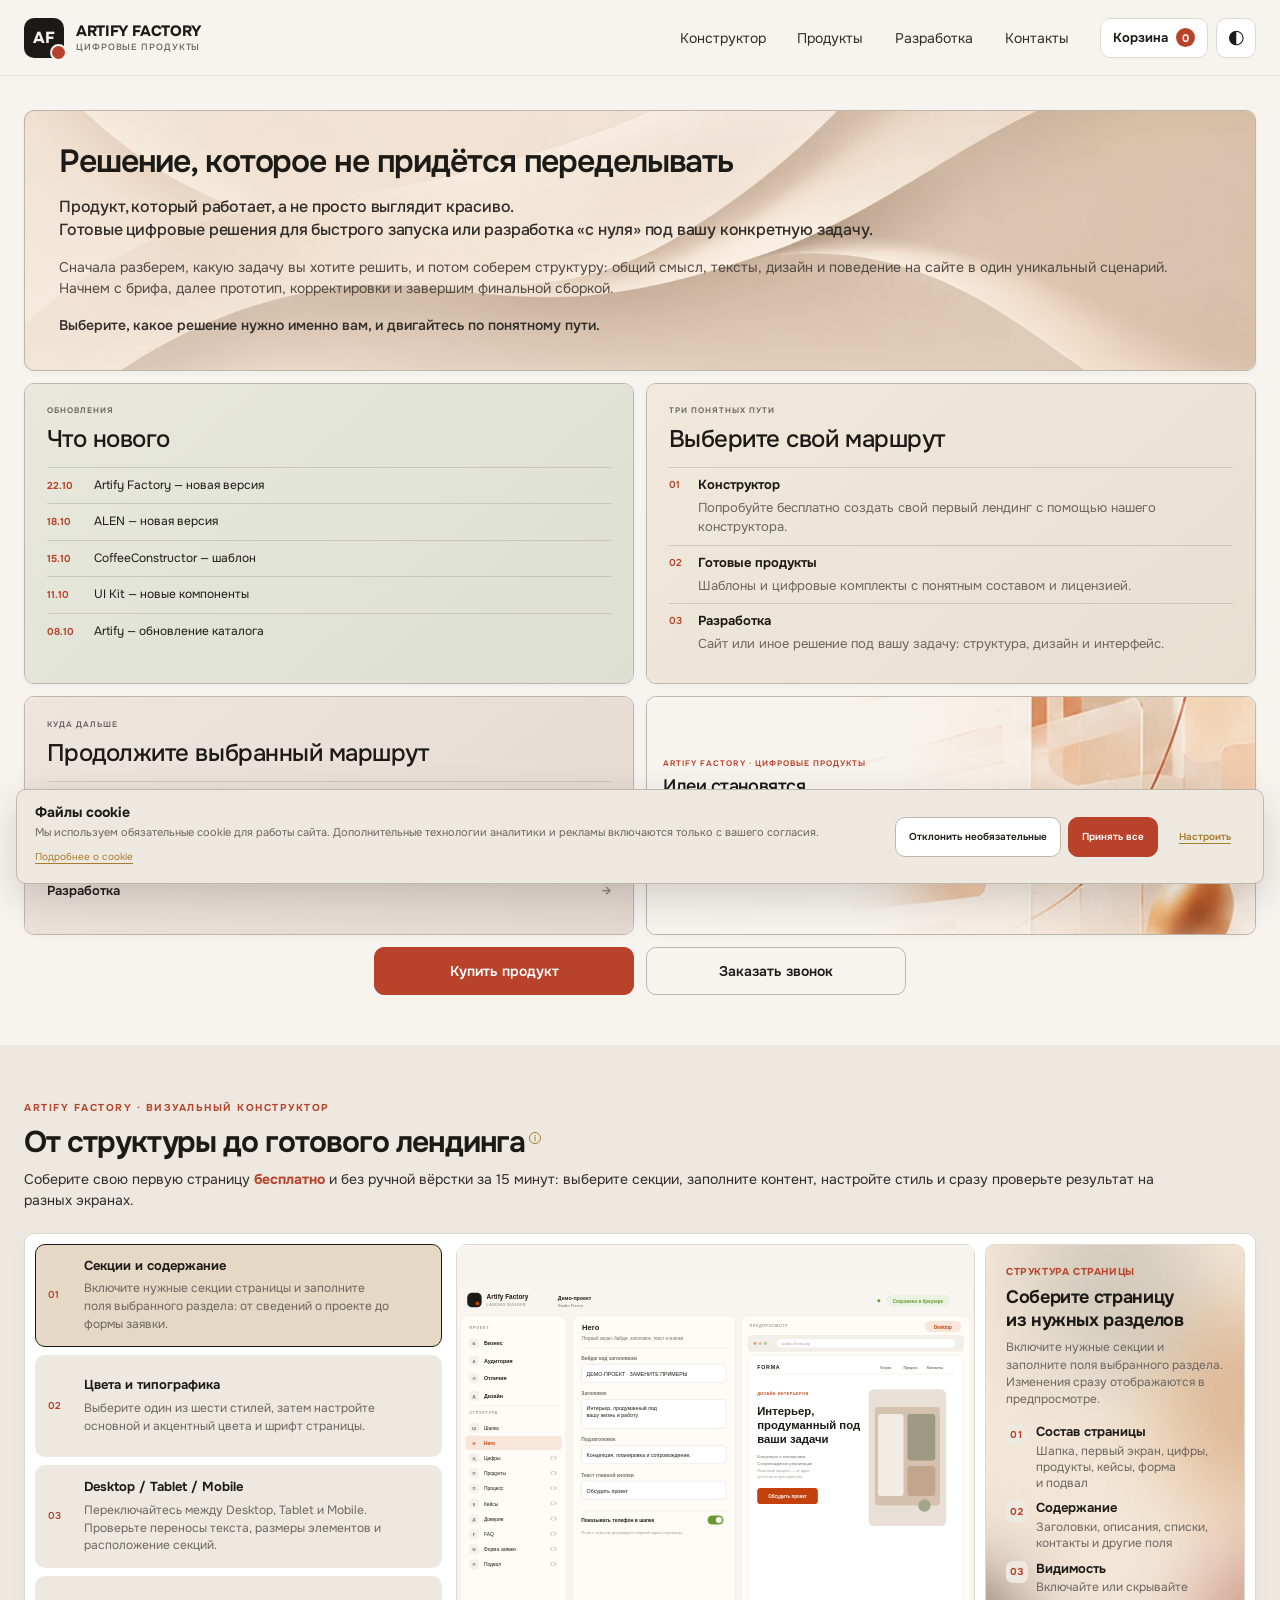
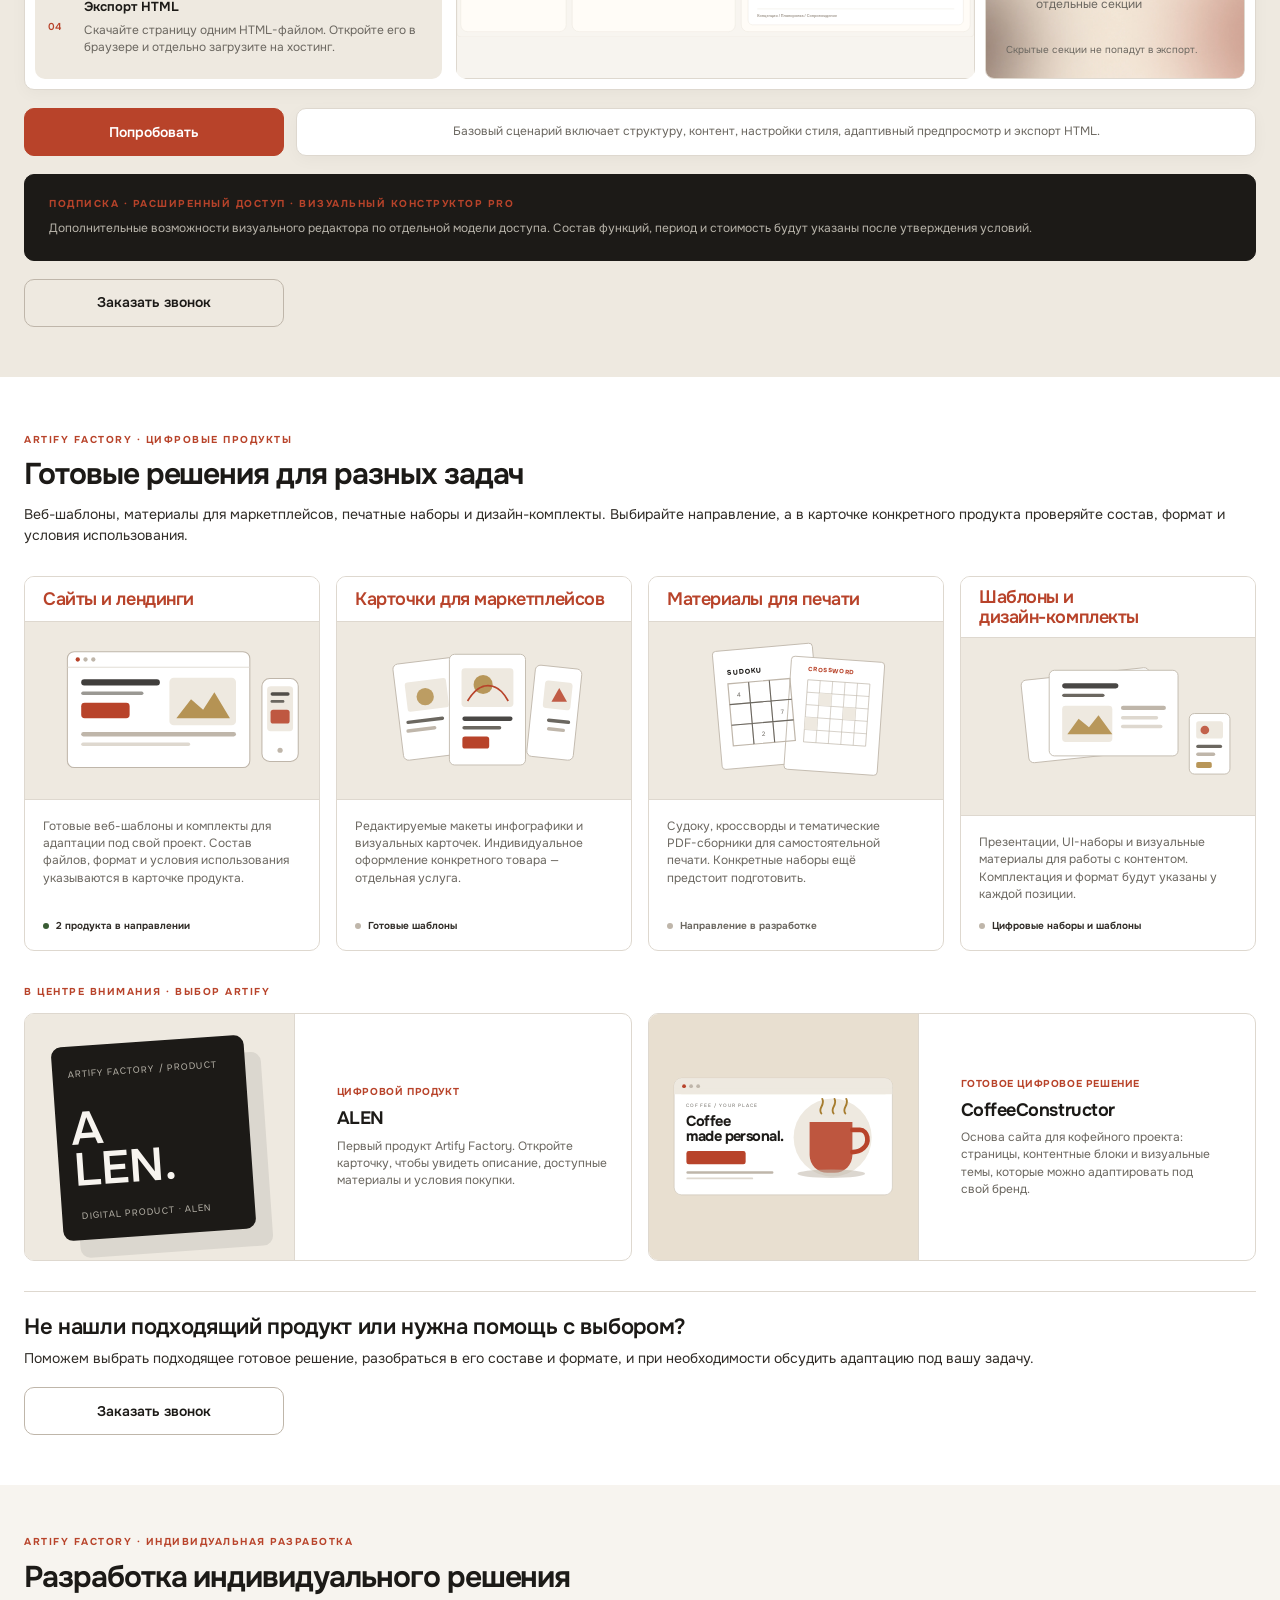
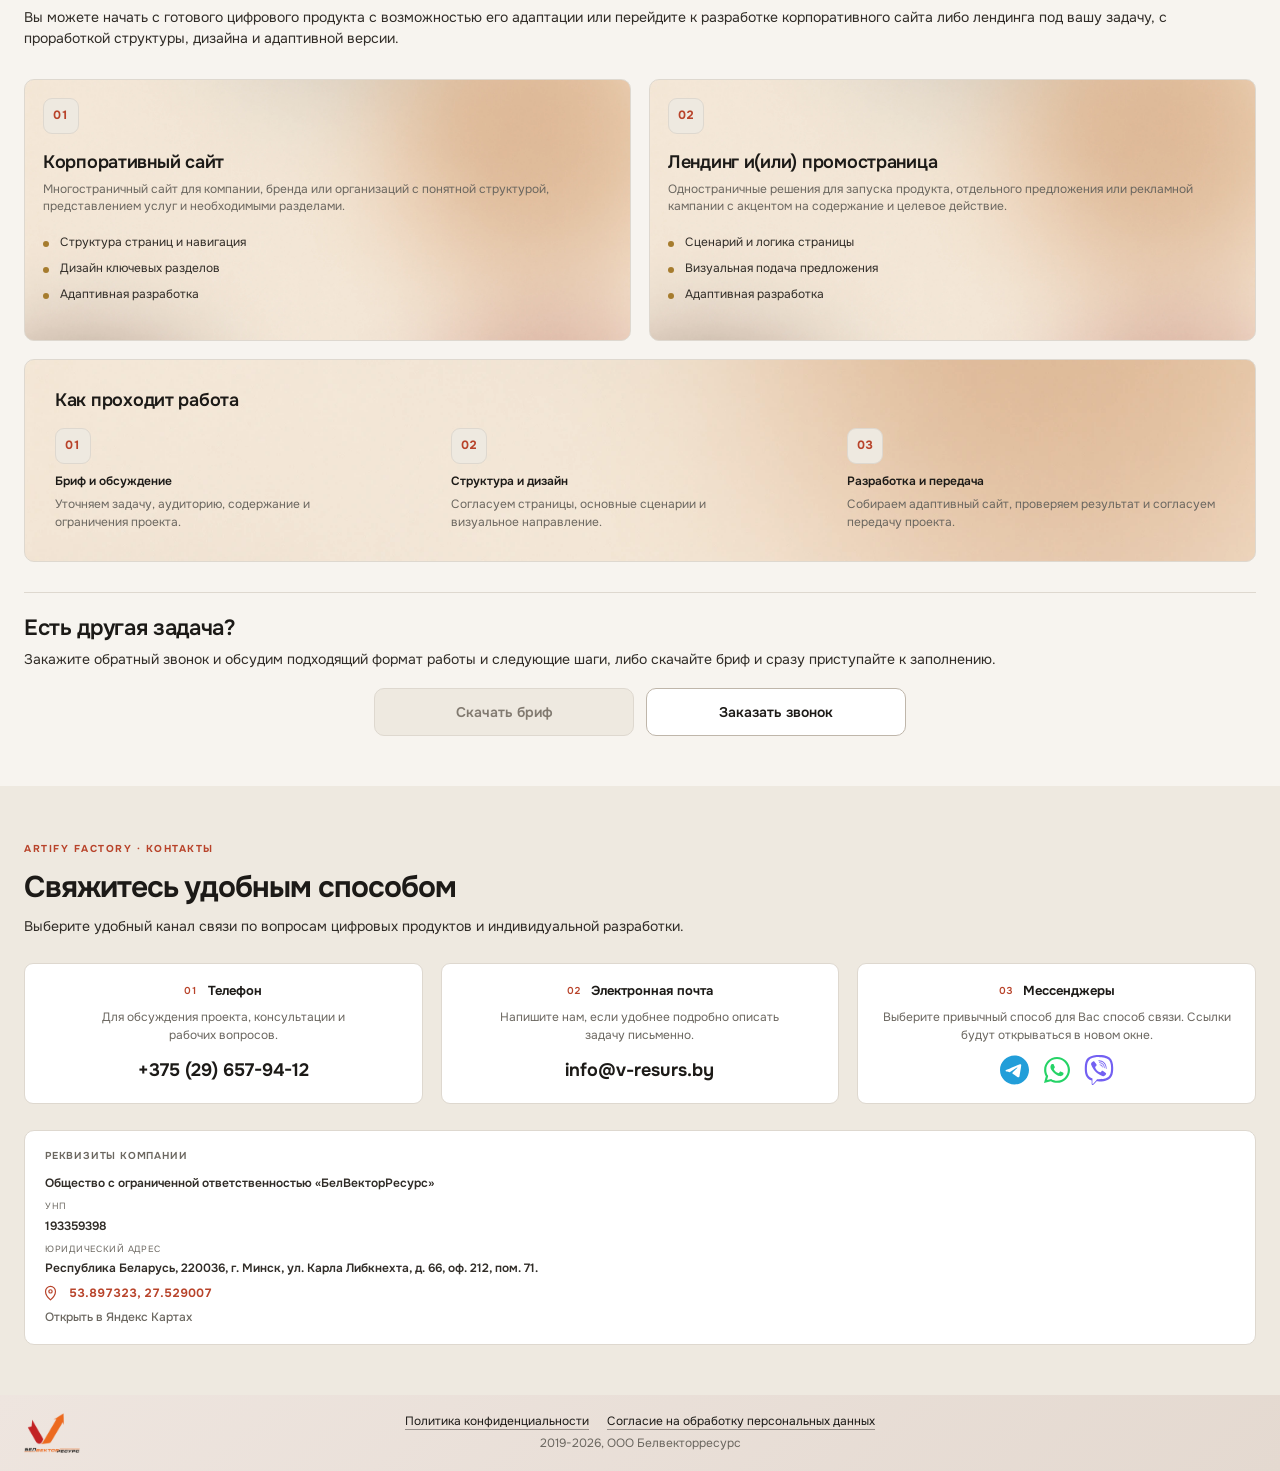
==== commit 4e288c65: "06112026_test" ====
--- a/index.html
+++ b/index.html
@@ -4,11 +4,11 @@
   <!-- Historical code lineage retained from the locked Version 3 visual baseline. -->
 
   <meta charset="utf-8">
-  <meta name="artify-constructor-build" content="trial-46.24-centered-contact-cards-desktop">
+  <meta name="artify-constructor-build" content="trial-46.29-contact-baseline-and-legal-map-left-alignment">
 <meta name="viewport" content="width=device-width, initial-scale=1">
   <meta name="color-scheme" content="light dark">
   <meta name="description" content="Artify Factory — цифровые продукты, визуальный конструктор и индивидуальная разработка корпоративных сайтов и лендингов.">
-  <meta name="artify-version" content="trial-46.24-centered-contact-cards-desktop">
+  <meta name="artify-version" content="trial-46.29-contact-baseline-and-legal-map-left-alignment">
 <title>Artify Factory — цифровые продукты и индивидуальная разработка</title>
   <script src="assets/js/00-theme-preferences.js"></script>
   <link rel="stylesheet" href="assets/css/artify-site.css">
@@ -23,7 +23,7 @@
 <!-- Approved desktop header icon sizing is preserved; optical icon normalization remains limited to max-width: 1150px. -->
 
 </head>
-<body data-artify-iteration="Artify Factory · Trial 46.24 — centered contact cards desktop" data-artify-baseline="ARTIFY_MODAL_LAYOUT_STABLE_TRIAL_46" data-artify-source="ОТКРЫТЬ_СТРАНИЦУ.html" data-artify-version="trial-46.24-centered-contact-cards-desktop" data-artify-lineage="Version 3 locked > Version 3.1 navigation > Version 3.3 landing sections aligned to primary menu > Version 3.5 CTA flow > Version 3.6.2 constructor and email modal > Version 3.6.3 desktop section rhythm and separate CTA card > Version 3.6.4 global token attempt > Version 3.6.5 clean single-owner section rhythm > Version 3.6.16 integrated selection and development > Version 46.12 development CTA copy and action update > Trial 46.13 process panel responsive layout and callback CTA copy > Trial 46.14 development CTA alignment > Trial 46.16 responsive section rhythm > Trial 46.17 contacts and footer > Trial 46.18 square corporate logo and header-matched footer height > Trial 46.22 unified footer responsive breakpoints > Trial 46.24 centered contact cards desktop > Trial 46.22 unified footer responsive breakpoints > Trial 46.24 centered contact cards desktop > Trial 46.22 unified footer responsive breakpoints > Trial 46.24 centered contact cards desktop">
+<body data-artify-iteration="Artify Factory · Trial 46.29 — contact row baseline and map link alignment" data-artify-baseline="ARTIFY_MODAL_LAYOUT_STABLE_TRIAL_46" data-artify-source="index.html" data-artify-version="trial-46.29-contact-baseline-and-legal-map-left-alignment" data-artify-lineage="Version 3 locked > Version 3.1 navigation > Version 3.3 landing sections aligned to primary menu > Version 3.5 CTA flow > Version 3.6.2 constructor and email modal > Version 3.6.3 desktop section rhythm and separate CTA card > Version 3.6.4 global token attempt > Version 3.6.5 clean single-owner section rhythm > Version 3.6.16 integrated selection and development > Version 46.12 development CTA copy and action update > Trial 46.13 process panel responsive layout and callback CTA copy > Trial 46.14 development CTA alignment > Trial 46.16 responsive section rhythm > Trial 46.17 contacts and footer > Trial 46.18 square corporate logo and header-matched footer height > Trial 46.22 unified footer responsive breakpoints > Trial 46.27 contact rhythm and responsive layout > Trial 46.22 unified footer responsive breakpoints > Trial 46.27 contact rhythm and responsive layout > Trial 46.22 unified footer responsive breakpoints > Trial 46.27 contact rhythm and responsive layout">
   <header class="site-header">
     <div class="container header-inner">
       <a class="brand" href="#home" data-route="home" aria-label="Artify Factory — на главную">
--- a/assets/css/artify-site.css
+++ b/assets/css/artify-site.css
@@ -1057,26 +1057,48 @@
 .contact-card-label { display:block; margin-bottom:8px; color:var(--text-muted); text-transform:uppercase; }
 .contact-card p { margin:12px 0 20px; color:var(--text-muted); }
 
-/* Artify contacts: constructor-step typography, centered desktop composition. */
+/* Artify contacts — consistent vertical rhythm based on the mobile card structure.
+   Card headings retain their centered desktop position; content no longer floats vertically. */
 #app > #contacts .contacts-inner { display:grid; grid-template-columns:minmax(0,1fr); gap:26px; }
 #app > #contacts .contacts-head { min-width:0; }
 #app > #contacts .contacts-head .landing-section-heading { margin:14px 0 12px; }
-#app > #contacts .contacts-grid { display:grid; grid-template-columns:repeat(3,minmax(0,1fr)); gap:var(--layout-gap); align-items:stretch; }
+#app > #contacts .contacts-grid {
+  display:grid;
+  grid-template-columns:repeat(3,minmax(0,1fr));
+  gap:var(--layout-gap);
+  align-items:stretch;
+}
 #app > #contacts .artify-contact-card {
-  display:grid;
-  grid-template-columns:28px minmax(0,1fr);
+  display:flex;
+  min-width:0;
+  min-height:0;
+  flex-direction:column;
   align-items:center;
-  gap:8px;
-  min-width:0;
-  min-height:166px;
-  padding:18px 16px;
+  justify-content:flex-start;
+  gap:10px;
+  padding:18px 22px;
   border:1px solid var(--border);
   border-radius:9px;
   background:var(--surface);
   color:var(--text-secondary);
-}
-#app > #contacts .artify-contact-heading { display:contents; }
-#app > #contacts .artify-contact-heading-copy { min-width:0; }
+  text-align:center;
+}
+#app > #contacts .artify-contact-heading {
+  display:flex;
+  width:100%;
+  min-width:0;
+  align-items:center;
+  justify-content:center;
+  gap:10px;
+  text-align:center;
+}
+#app > #contacts .artify-contact-heading .landing-constructor-step-number {
+  display:block;
+  flex:0 0 auto;
+  line-height:1.35;
+  font-variant-numeric:tabular-nums;
+}
+#app > #contacts .artify-contact-heading-copy { display:block; min-width:0; }
 #app > #contacts .artify-contact-heading-copy > strong {
   display:block;
   color:var(--text);
@@ -1086,15 +1108,19 @@
   overflow-wrap:anywhere;
 }
 #app > #contacts .artify-contact-copy {
-  grid-column:2;
   display:flex;
+  width:100%;
   min-width:0;
   flex-direction:column;
-  align-items:flex-start;
-  gap:8px;
+  align-items:center;
+  justify-content:flex-start;
+  gap:10px;
+  text-align:center;
 }
 #app > #contacts .artify-contact-copy > small {
   display:block;
+  width:100%;
+  max-width:38ch;
   margin:0;
   color:var(--text-muted);
   font-size:var(--type-stage-description);
@@ -1115,11 +1141,30 @@
   letter-spacing:normal;
   overflow-wrap:anywhere;
 }
+/* Equal-height desktop/tablet cards keep the real 10px text rhythm:
+   standard descriptions are capped at 38ch, the longer messenger description uses full card width,
+   and every final action row occupies the same 30px height. No fixed card height is assigned. */
+@media (min-width:768px) {
+  #app > #contacts .artify-contact-copy > small { display:block; min-height:0; }
+  #app > #contacts .artify-contact-messengers .artify-contact-copy > small { max-width:none; }
+  #app > #contacts .artify-contact-value,
+  #app > #contacts .artify-messenger-list {
+    height:var(--contact-messenger-icon-size);
+    min-height:var(--contact-messenger-icon-size);
+    box-sizing:border-box;
+    align-items:center;
+  }
+  #app > #contacts .artify-contact-value {
+    display:flex;
+    justify-content:center;
+  }
+}
 #app > #contacts .artify-messenger-list {
   display:flex;
   align-items:center;
+  justify-content:center;
   flex-wrap:wrap;
-  gap:8px;
+  gap:12px;
   margin:0;
 }
 #app > #contacts .artify-messenger-icon {
@@ -1129,84 +1174,142 @@
   flex:0 0 var(--contact-messenger-icon-size);
   align-items:center;
   justify-content:center;
+  border-radius:7px;
+  transition:opacity .15s ease,transform .15s ease;
+}
+#app > #contacts .artify-messenger-icon:hover { opacity:.78; transform:translateY(-1px); }
+#app > #contacts .artify-messenger-icon:focus-visible {
+  outline:2px solid var(--focus);
+  outline-offset:3px;
 }
 #app > #contacts .artify-messenger-icon img { display:block; width:30px; height:30px; object-fit:contain; }
 #app > #contacts .artify-messenger-icon--telegram { color:#229ED9; }
 #app > #contacts .artify-messenger-icon--whatsapp { color:#25D366; }
 #app > #contacts .artify-messenger-icon--viber { color:#7360F2; }
 
-/* Desktop: each contact card is a centered three-level composition. */
-@media (min-width:1024px) {
-  #app > #contacts .artify-contact-card {
-    grid-template-columns:minmax(0,1fr);
-    grid-template-rows:auto minmax(0,1fr);
-    justify-items:center;
-    align-items:stretch;
-    min-height:174px;
-    padding:18px 22px;
-    gap:10px;
-    text-align:center;
-  }
+/* 768–1150px: the messenger description can wrap to three lines in the live Onest font.
+   Reserve the same three-line description slot in all cards so card heights and action baselines
+   stay consistent across the two-column and three-column layouts; the actual 10px gap is preserved. */
+@media (min-width:768px) and (max-width:1150px) {
+  #app > #contacts .artify-contact-copy > small { min-height:4.44em; }
+}
+
+/* 768–1023px: two cards in the first row; the third card is optically centered. */
+@media (min-width:768px) and (max-width:1023px) {
+  #app > #contacts .contacts-grid { grid-template-columns:repeat(2,minmax(0,1fr)); }
+  #app > #contacts .artify-contact-card:nth-child(3) {
+    grid-column:1 / -1;
+    width:calc((100% - var(--layout-gap)) / 2);
+    justify-self:center;
+  }
+  #app > #contacts .artify-contact-card { padding:18px 16px; }
   #app > #contacts .artify-contact-heading {
+    align-items:center;
+    justify-content:flex-start;
+    text-align:left;
+  }
+  #app > #contacts .artify-contact-copy { align-items:flex-start; text-align:left; }
+  #app > #contacts .artify-contact-copy > small { max-width:38ch; }
+  #app > #contacts .artify-contact-messengers .artify-contact-copy > small { max-width:none; }
+  #app > #contacts .artify-contact-value { justify-content:flex-start; }
+  #app > #contacts .artify-messenger-list { justify-content:flex-start; }
+}
+
+/* Legal details follow the same vertical reading order at desktop, tablet and mobile. */
+#app > #contacts .contact-legal-panel {
+  display:grid;
+  grid-template-columns:minmax(0,1fr);
+  align-items:start;
+  gap:12px;
+  padding:18px 20px;
+  border:1px solid var(--border);
+  border-radius:10px;
+  background:var(--surface);
+}
+#app > #contacts .contact-legal-heading { min-width:0; }
+#app > #contacts .contact-legal-heading .artify-contact-label {
+  display:block;
+  margin:0;
+  color:var(--text-muted);
+  font-size:var(--type-micro);
+  font-weight:650;
+  letter-spacing:.08em;
+  line-height:1.35;
+  text-transform:uppercase;
+}
+#app > #contacts .contact-legal-details {
+  display:grid;
+  grid-template-columns:minmax(0,1fr);
+  gap:8px;
+  min-width:0;
+}
+#app > #contacts .contact-legal-details p {
+  min-width:0;
+  margin:0;
+  color:var(--text-secondary);
+  font-size:var(--af-font-px-12);
+  line-height:1.5;
+  overflow-wrap:anywhere;
+}
+#app > #contacts .contact-legal-details p span {
+  display:block;
+  margin:0 0 3px;
+  color:var(--text-muted);
+  font-size:var(--af-font-px-9);
+  letter-spacing:.08em;
+  text-transform:uppercase;
+}
+#app > #contacts .contact-legal-details p strong { font-weight:600; }
+#app > #contacts .artify-contact-location {
+  display:grid;
+  grid-template-columns:17px minmax(0,1fr);
+  max-width:100%;
+  align-items:start;
+  column-gap:7px;
+  row-gap:7px;
+  color:var(--text-muted);
+  font-size:var(--type-small);
+  line-height:1.4;
+}
+/* The pin path has transparent space inside its 24px viewBox; offset only the glyph,
+   not the grid cell, so its visible edge aligns with the legal panel content edge. */
+#app > #contacts .artify-contact-location > svg { display:block; width:17px; height:17px; color:var(--accent); transform:translateX(-3px); }
+#app > #contacts .artify-contact-coordinates { grid-column:2; color:var(--accent); font-weight:650; font-variant-numeric:tabular-nums; }
+#app > #contacts .artify-contact-map-link {
+  display:block;
+  grid-column:1 / -1;
+  width:fit-content;
+  max-width:100%;
+  color:var(--text-muted);
+  font-size:var(--type-small);
+  font-weight:500;
+  line-height:1.4;
+  text-decoration:none;
+  text-underline-offset:3px;
+}
+#app > #contacts .artify-contact-map-link:hover { color:var(--accent-hover); text-decoration:underline; }
+#app > #contacts .artify-contact-map-link:focus-visible { outline:2px solid var(--focus); outline-offset:3px; }
+
+@media (max-width:767px) {
+  #app > #contacts .contacts-grid { grid-template-columns:minmax(0,1fr); gap:12px; }
+  #app > #contacts .artify-contact-card { padding:16px; }
+  #app > #contacts .artify-contact-heading { align-items:center; justify-content:flex-start; text-align:left; }
+  #app > #contacts .artify-contact-copy { align-items:flex-start; text-align:left; }
+  #app > #contacts .artify-contact-copy > small { display:block; min-height:0; max-width:none; }
+  #app > #contacts .artify-contact-value {
     display:flex;
-    width:100%;
-    min-width:0;
-    align-items:baseline;
-    justify-content:center;
-    gap:10px;
-    text-align:center;
-  }
-  #app > #contacts .artify-contact-heading-copy { display:block; min-width:0; }
-  #app > #contacts .artify-contact-copy {
-    grid-column:auto;
-    display:flex;
-    width:100%;
-    min-width:0;
-    min-height:0;
-    flex-direction:column;
+    min-height:var(--contact-messenger-icon-size);
     align-items:center;
-    justify-content:center;
-    gap:10px;
-    text-align:center;
-  }
-  #app > #contacts .artify-contact-copy > small {
-    width:100%;
-    max-width:38ch;
-    margin:0;
-    text-align:center;
-  }
-  #app > #contacts .artify-contact-value {
-    margin:0;
-    text-align:center;
-  }
-  #app > #contacts .artify-messenger-list {
-    justify-content:center;
-    gap:12px;
-    margin:0;
-  }
-}
-.contact-legal-panel { display:grid; grid-template-columns:minmax(210px,.8fr) minmax(0,2fr); align-items:start; gap:22px; padding:22px 24px; border:1px solid var(--border); border-radius:10px; background:var(--surface); }
-.contact-legal-heading .artify-contact-label { display:block; color:var(--text-muted); font-size:var(--af-font-px-10); font-weight:650; letter-spacing:.08em; line-height:1.35; text-transform:uppercase; }
-.contact-legal-heading h3 { margin:9px 0 0; font:600 var(--af-font-px-20)/1.25 var(--font-display); }
-.contact-legal-details { display:grid; grid-template-columns:minmax(0,1.15fr) minmax(90px,.45fr) minmax(0,1.65fr); gap:14px 20px; }
-.contact-legal-details p { min-width:0; margin:0; color:var(--text-secondary); font-size:var(--af-font-px-12); line-height:1.55; overflow-wrap:anywhere; }
-.contact-legal-details p span { display:block; margin-bottom:4px; color:var(--text-muted); font-size:var(--af-font-px-9); letter-spacing:.08em; text-transform:uppercase; }
-.contact-legal-details p strong { font-weight:600; }
-@media (max-width:900px) and (min-width:768px) {
-  #app > #contacts .contacts-grid { grid-template-columns:repeat(2,minmax(0,1fr)); }
-  #app > #contacts .artify-contact-card:nth-child(3) { grid-column:1; }
-  .contact-legal-panel { grid-template-columns:minmax(0,1fr); gap:14px; }
-  .contact-legal-details { grid-template-columns:minmax(0,1fr) minmax(100px,.45fr); }
-  .contact-legal-details p:last-child { grid-column:1 / -1; }
-}
-@media (max-width:767px) {
-  #app > #contacts .contacts-grid { grid-template-columns:minmax(0,1fr); }
-  #app > #contacts .artify-contact-card:nth-child(3) { grid-column:auto; }
-  #app > #contacts .artify-contact-card { min-height:0; padding:16px; }
-  .contact-legal-panel { grid-template-columns:minmax(0,1fr); gap:14px; padding:20px; }
-  .contact-legal-details { grid-template-columns:minmax(0,1fr); gap:12px; }
-  .contact-legal-details p:last-child { grid-column:auto; }
-}
+    justify-content:flex-start;
+  }
+  #app > #contacts .artify-messenger-list { justify-content:flex-start; }
+  #app > #contacts .contact-legal-panel { gap:10px; padding:16px; }
+}
+@media (prefers-reduced-motion:reduce) {
+  #app > #contacts .artify-messenger-icon { transition:none; }
+  #app > #contacts .artify-messenger-icon:hover { transform:none; }
+}
+
 @media (max-width:900px) {
 .constructor-feature-grid { grid-template-columns: minmax(0,1fr); }
 .constructor-feature-copy { order: 1; }
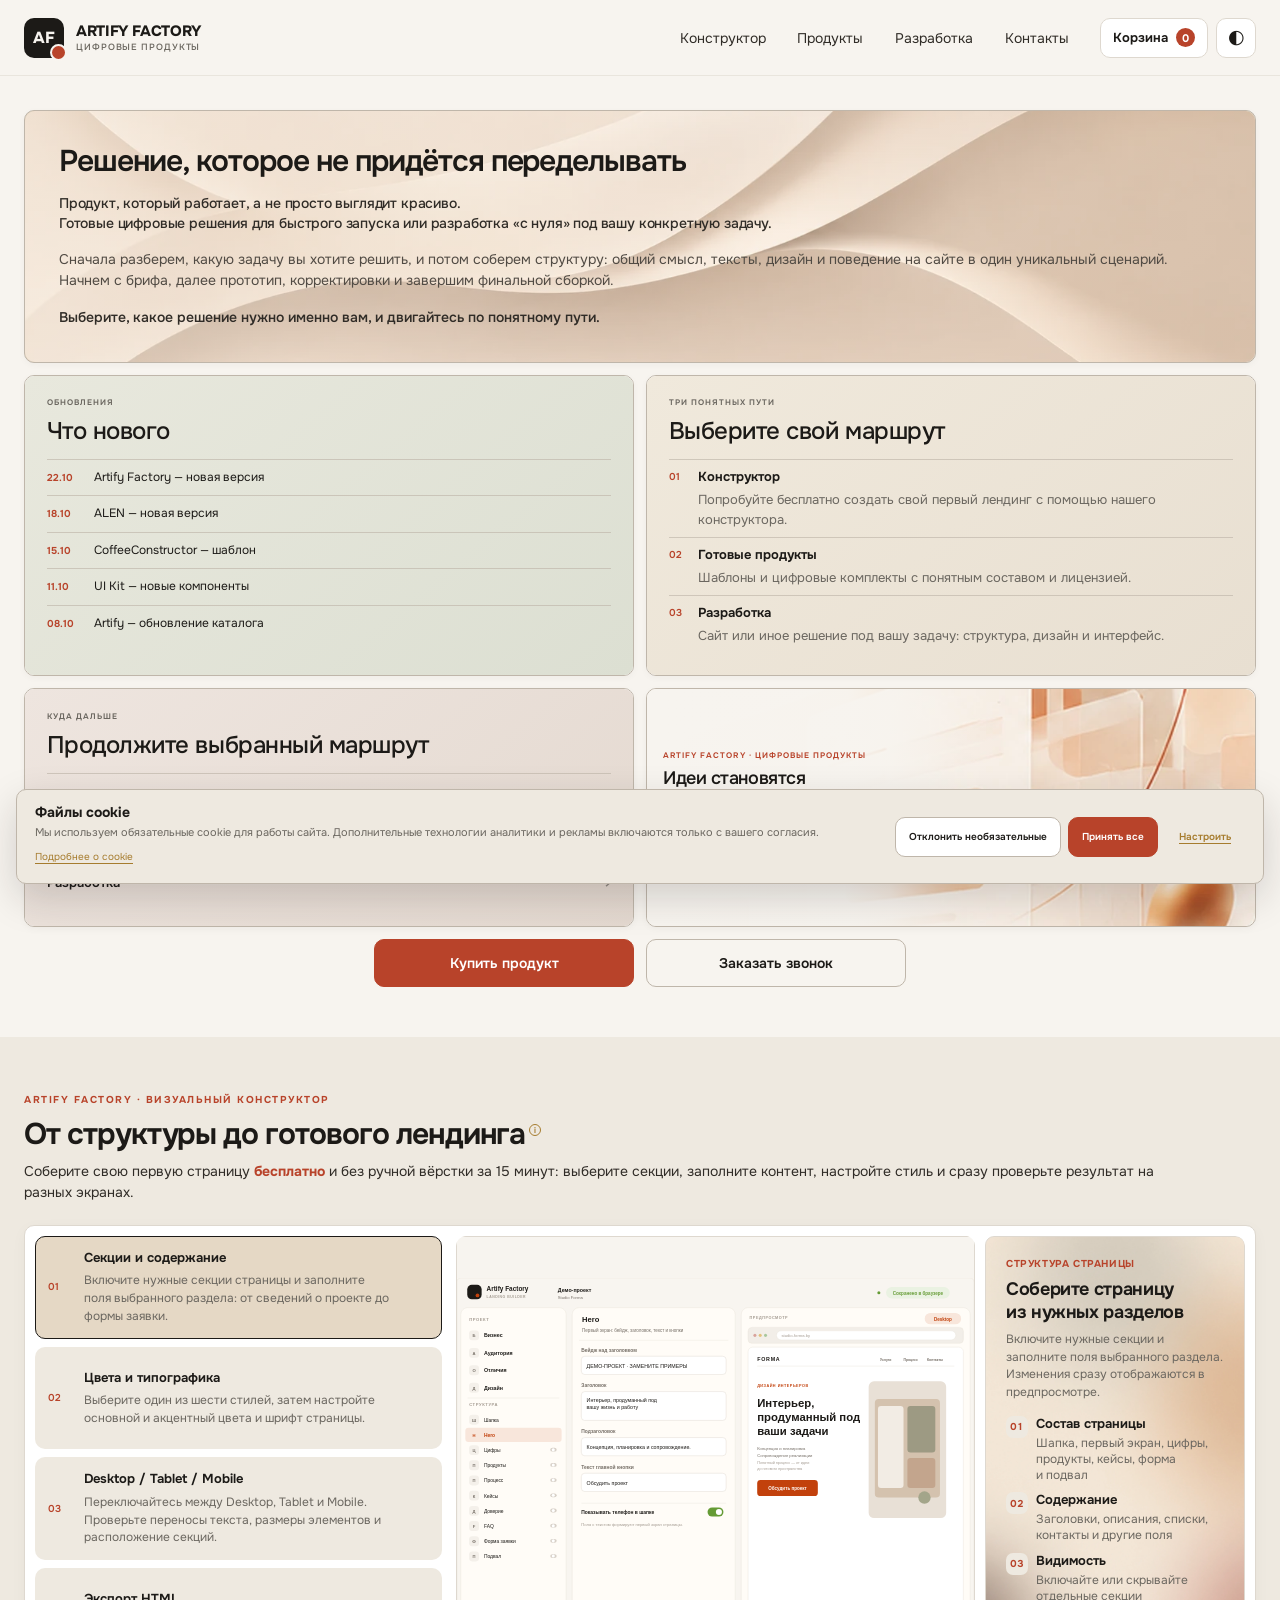
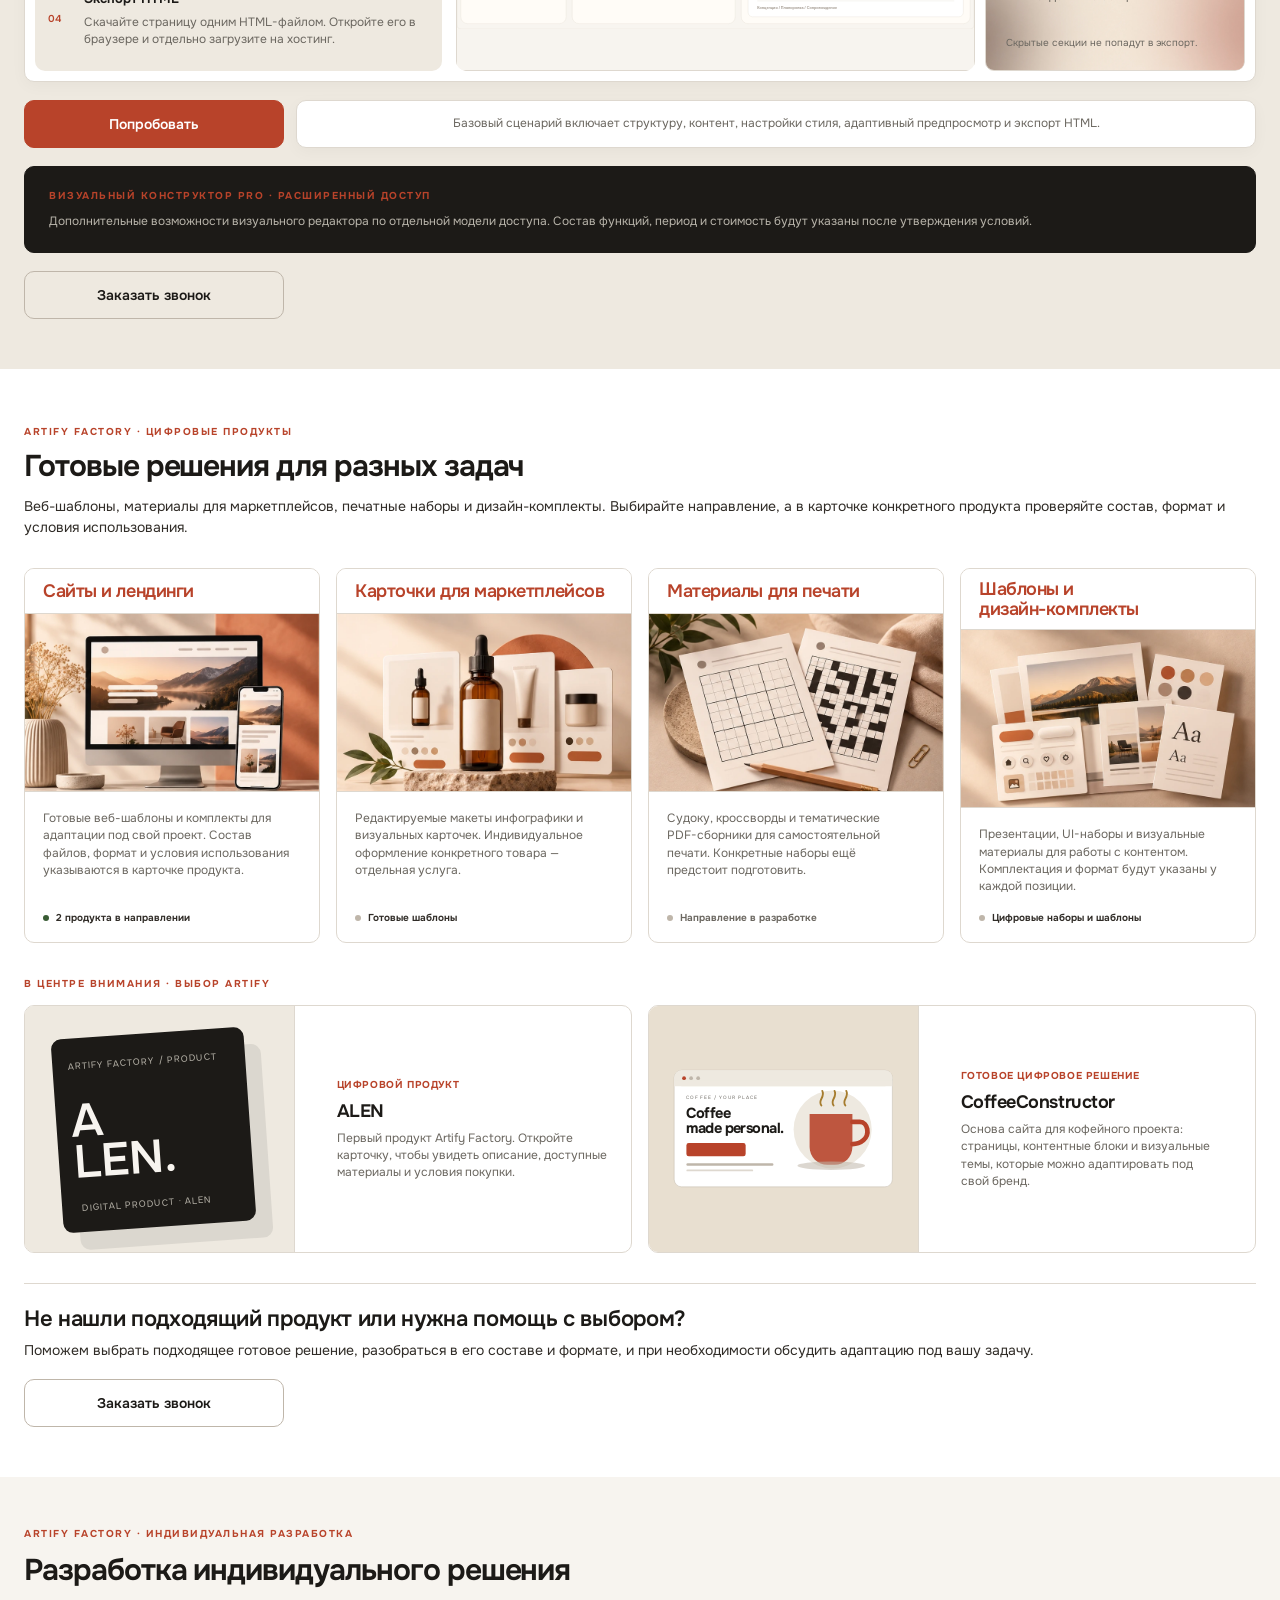
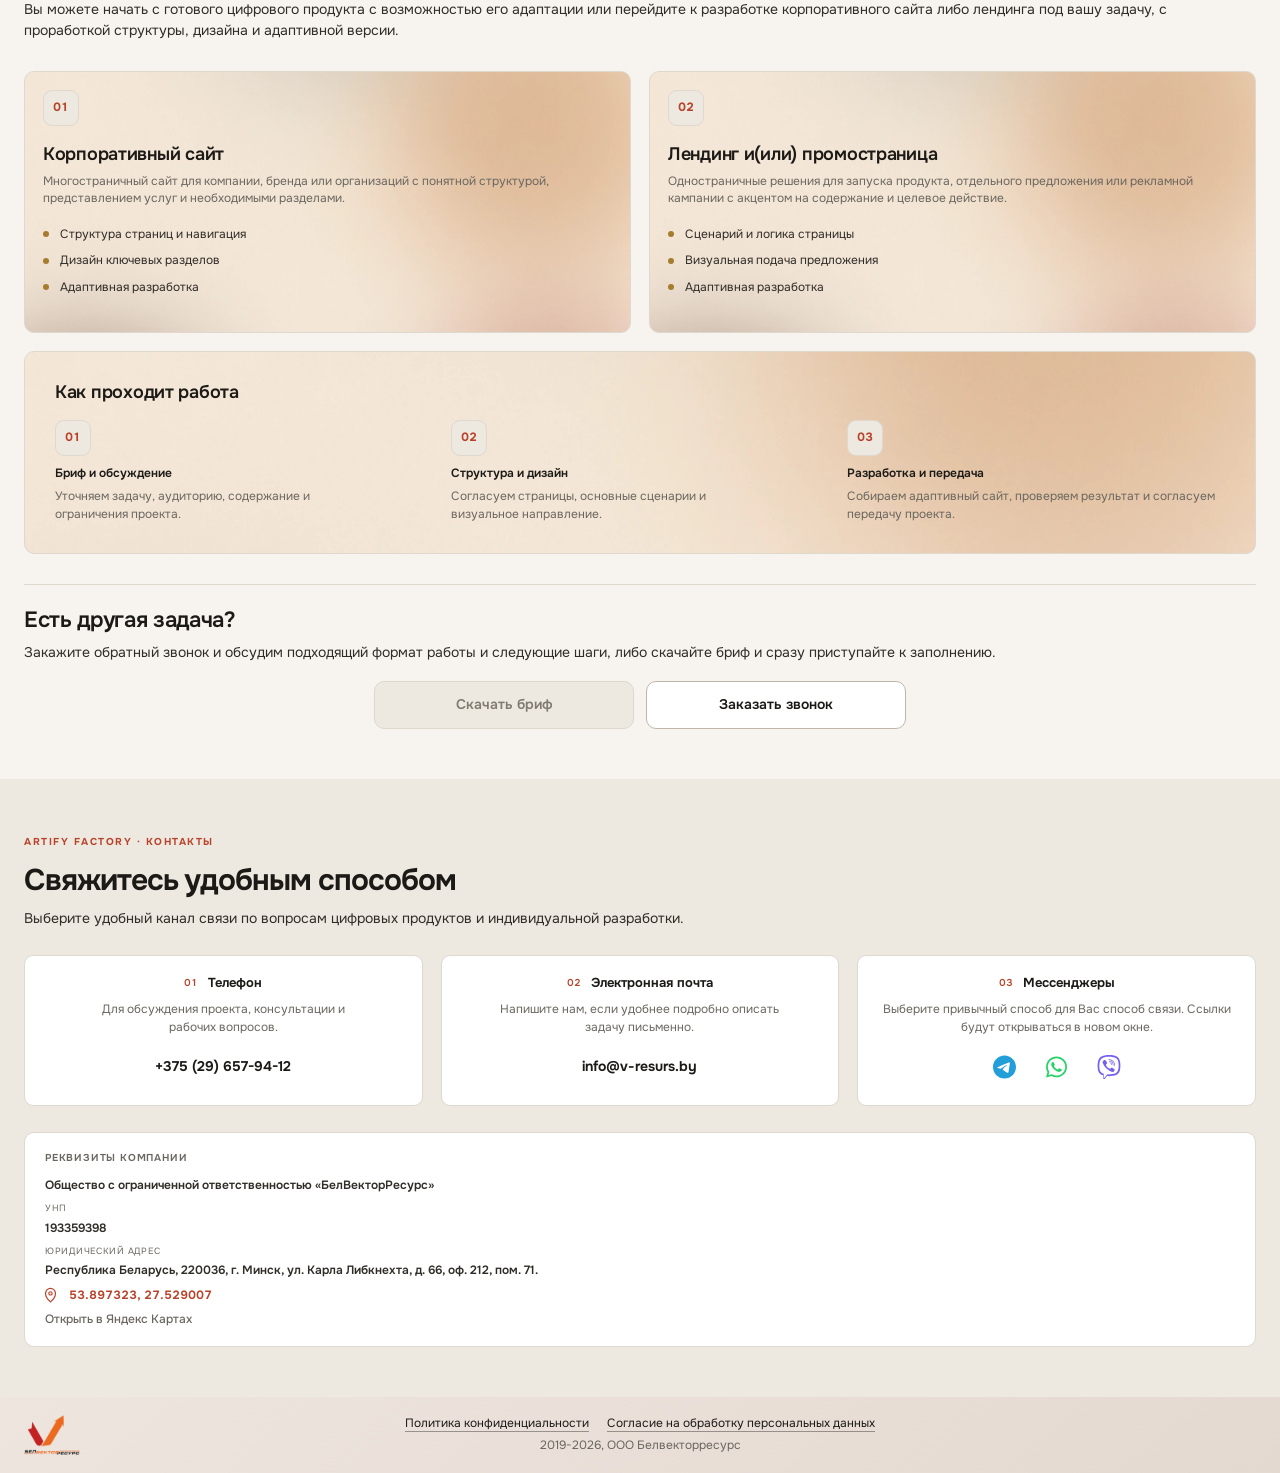
==== commit c07656ec: "09112026" ====
--- a/index.html
+++ b/index.html
@@ -4,11 +4,11 @@
   <!-- Historical code lineage retained from the locked Version 3 visual baseline. -->
 
   <meta charset="utf-8">
-  <meta name="artify-constructor-build" content="trial-46.29-contact-baseline-and-legal-map-left-alignment">
+  <meta name="artify-constructor-build" content="trial-46.30-core-approved-five-changes">
 <meta name="viewport" content="width=device-width, initial-scale=1">
   <meta name="color-scheme" content="light dark">
   <meta name="description" content="Artify Factory — цифровые продукты, визуальный конструктор и индивидуальная разработка корпоративных сайтов и лендингов.">
-  <meta name="artify-version" content="trial-46.29-contact-baseline-and-legal-map-left-alignment">
+  <meta name="artify-version" content="trial-46.30-core-approved-five-changes">
 <title>Artify Factory — цифровые продукты и индивидуальная разработка</title>
   <script src="assets/js/00-theme-preferences.js"></script>
   <link rel="stylesheet" href="assets/css/artify-site.css">
@@ -23,7 +23,7 @@
 <!-- Approved desktop header icon sizing is preserved; optical icon normalization remains limited to max-width: 1150px. -->
 
 </head>
-<body data-artify-iteration="Artify Factory · Trial 46.29 — contact row baseline and map link alignment" data-artify-baseline="ARTIFY_MODAL_LAYOUT_STABLE_TRIAL_46" data-artify-source="index.html" data-artify-version="trial-46.29-contact-baseline-and-legal-map-left-alignment" data-artify-lineage="Version 3 locked > Version 3.1 navigation > Version 3.3 landing sections aligned to primary menu > Version 3.5 CTA flow > Version 3.6.2 constructor and email modal > Version 3.6.3 desktop section rhythm and separate CTA card > Version 3.6.4 global token attempt > Version 3.6.5 clean single-owner section rhythm > Version 3.6.16 integrated selection and development > Version 46.12 development CTA copy and action update > Trial 46.13 process panel responsive layout and callback CTA copy > Trial 46.14 development CTA alignment > Trial 46.16 responsive section rhythm > Trial 46.17 contacts and footer > Trial 46.18 square corporate logo and header-matched footer height > Trial 46.22 unified footer responsive breakpoints > Trial 46.27 contact rhythm and responsive layout > Trial 46.22 unified footer responsive breakpoints > Trial 46.27 contact rhythm and responsive layout > Trial 46.22 unified footer responsive breakpoints > Trial 46.27 contact rhythm and responsive layout">
+<body data-artify-iteration="Artify Factory · Trial 46.30 — approved typography and contact refinements" data-artify-baseline="ARTIFY_MODAL_LAYOUT_STABLE_TRIAL_46" data-artify-source="index.html" data-artify-version="trial-46.30-core-approved-five-changes" data-artify-lineage="Version 3 locked > Version 3.1 navigation > Version 3.3 landing sections aligned to primary menu > Version 3.5 CTA flow > Version 3.6.2 constructor and email modal > Version 3.6.3 desktop section rhythm and separate CTA card > Version 3.6.4 global token attempt > Version 3.6.5 clean single-owner section rhythm > Version 3.6.16 integrated selection and development > Version 46.12 development CTA copy and action update > Trial 46.13 process panel responsive layout and callback CTA copy > Trial 46.14 development CTA alignment > Trial 46.16 responsive section rhythm > Trial 46.17 contacts and footer > Trial 46.18 square corporate logo and header-matched footer height > Trial 46.22 unified footer responsive breakpoints > Trial 46.27 contact rhythm and responsive layout > Trial 46.22 unified footer responsive breakpoints > Trial 46.27 contact rhythm and responsive layout > Trial 46.22 unified footer responsive breakpoints > Trial 46.27 contact rhythm and responsive layout">
   <header class="site-header">
     <div class="container header-inner">
       <a class="brand" href="#home" data-route="home" aria-label="Artify Factory — на главную">
--- a/assets/css/artify-site.css
+++ b/assets/css/artify-site.css
@@ -1182,7 +1182,8 @@
   outline:2px solid var(--focus);
   outline-offset:3px;
 }
-#app > #contacts .artify-messenger-icon img { display:block; width:30px; height:30px; object-fit:contain; }
+/* Messenger SVG glyph size matches the 24px header icons; the link target remains header-control-sized. */
+#app > #contacts .artify-messenger-icon img { display:block; width:24px; height:24px; object-fit:contain; }
 #app > #contacts .artify-messenger-icon--telegram { color:#229ED9; }
 #app > #contacts .artify-messenger-icon--whatsapp { color:#25D366; }
 #app > #contacts .artify-messenger-icon--viber { color:#7360F2; }
@@ -4567,8 +4568,8 @@
   --type-subsection-title: var(--af-font-px-24);
   --type-card-heading: var(--af-font-px-22);
   --type-card-title: var(--af-font-px-13);
-  --type-contact-value: var(--af-font-px-18);
-  --contact-messenger-icon-size: 30px;
+  --type-contact-value: var(--af-font-px-14);
+  --contact-messenger-icon-size: var(--header-control-size, 40px);
   /* Single public body-copy role: regular marketing p and p.lead share this token. Hero manifesto/closing, small notes and mini-card copy are separate approved roles. */
   --type-body: var(--af-font-px-14);
   /* Hero manifesto keeps its separate editorial role; all supporting body copy uses --type-body. */
@@ -6487,7 +6488,8 @@
   letter-spacing: var(--type-tracking-body); text-wrap: pretty;
 }
 #app .landing-development-service li::before {
-  position: absolute; top: .58em; left: 0; width: 6px; height: 6px;
+  /* Centre the marker in the first 1.45em text line; wrapped lines do not move it. */
+  position: absolute; top: calc(.725em - 3px); left: 0; width: 6px; height: 6px;
   border-radius: 50%; background: var(--gold); content: "";
 }
 /* Development process: one textured information panel, responsive steps. */
@@ -7319,3 +7321,72 @@
     url("../images/card_background.webp");
   border-color: var(--border-strong);
 }
+
+/* Trial 46.30 — scoped Hero type sizes only.
+   Font weight, line-height, tracking, H2 and all non-Hero headings remain inherited from Trial 46.29. */
+:root {
+  --artify-hero-h1-size: var(--af-font-px-38);
+  --artify-hero-lead-size: var(--af-font-px-16);
+}
+@media (max-width: 1999px) {
+  :root { --artify-hero-h1-size: var(--af-font-px-34); --artify-hero-lead-size: var(--af-font-px-14); }
+}
+@media (max-width: 1439px) { :root { --artify-hero-h1-size: var(--af-font-px-30); } }
+@media (max-width: 1023px) { :root { --artify-hero-h1-size: var(--af-font-px-28); } }
+@media (max-width: 767px) { :root { --artify-hero-h1-size: var(--af-font-px-26); } }
+@media (max-width: 425px) { :root { --artify-hero-h1-size: var(--af-font-px-24); } }
+@media (max-width: 320px) { :root { --artify-hero-h1-size: var(--af-font-px-22); --artify-hero-lead-size: var(--af-font-px-13); } }
+
+#app .af-bento-card.bento-main-v2 .bento-main-content > h1 {
+  font-size: var(--artify-hero-h1-size);
+}
+#app .af-bento-card.bento-main-v2 .bento-main-content > .bento-manifest-lead {
+  font-size: var(--artify-hero-lead-size);
+}
+
+/* Trial 46.30.2 — approved category covers and mobile card order.
+   The same four source images are used in light and dark themes without overlay/filter.
+   On mobile/tablet-narrow cards, the visual is full-width and precedes title/copy. */
+#app .product-category-visual > img.category-cover {
+  display:block;
+  width:100%;
+  height:100%;
+  max-width:none;
+  max-height:none;
+  object-fit:cover;
+  object-position:center;
+}
+
+@media (max-width:767px) {
+  #app .product-category-card {
+    display:flex;
+    flex-direction:column;
+    align-items:stretch;
+  }
+  #app .product-category-card .product-category-visual {
+    order:0;
+    width:100%;
+    min-width:0;
+    height:clamp(160px,42vw,210px);
+    min-height:0;
+    flex:0 0 auto;
+    border-right:0;
+    border-bottom:1px solid var(--border);
+  }
+  #app .product-category-card .category-heading {
+    order:1;
+    min-height:42px;
+    padding:9px 14px;
+  }
+  #app .product-category-card .category-copy {
+    order:2;
+    min-width:0;
+    padding:13px 14px 15px;
+  }
+}
+
+@media (max-width:360px) {
+  #app .product-category-card .product-category-visual { height:160px; }
+  #app .product-category-card .category-heading { padding-inline:12px; }
+  #app .product-category-card .category-copy { padding:12px 12px 14px; }
+}
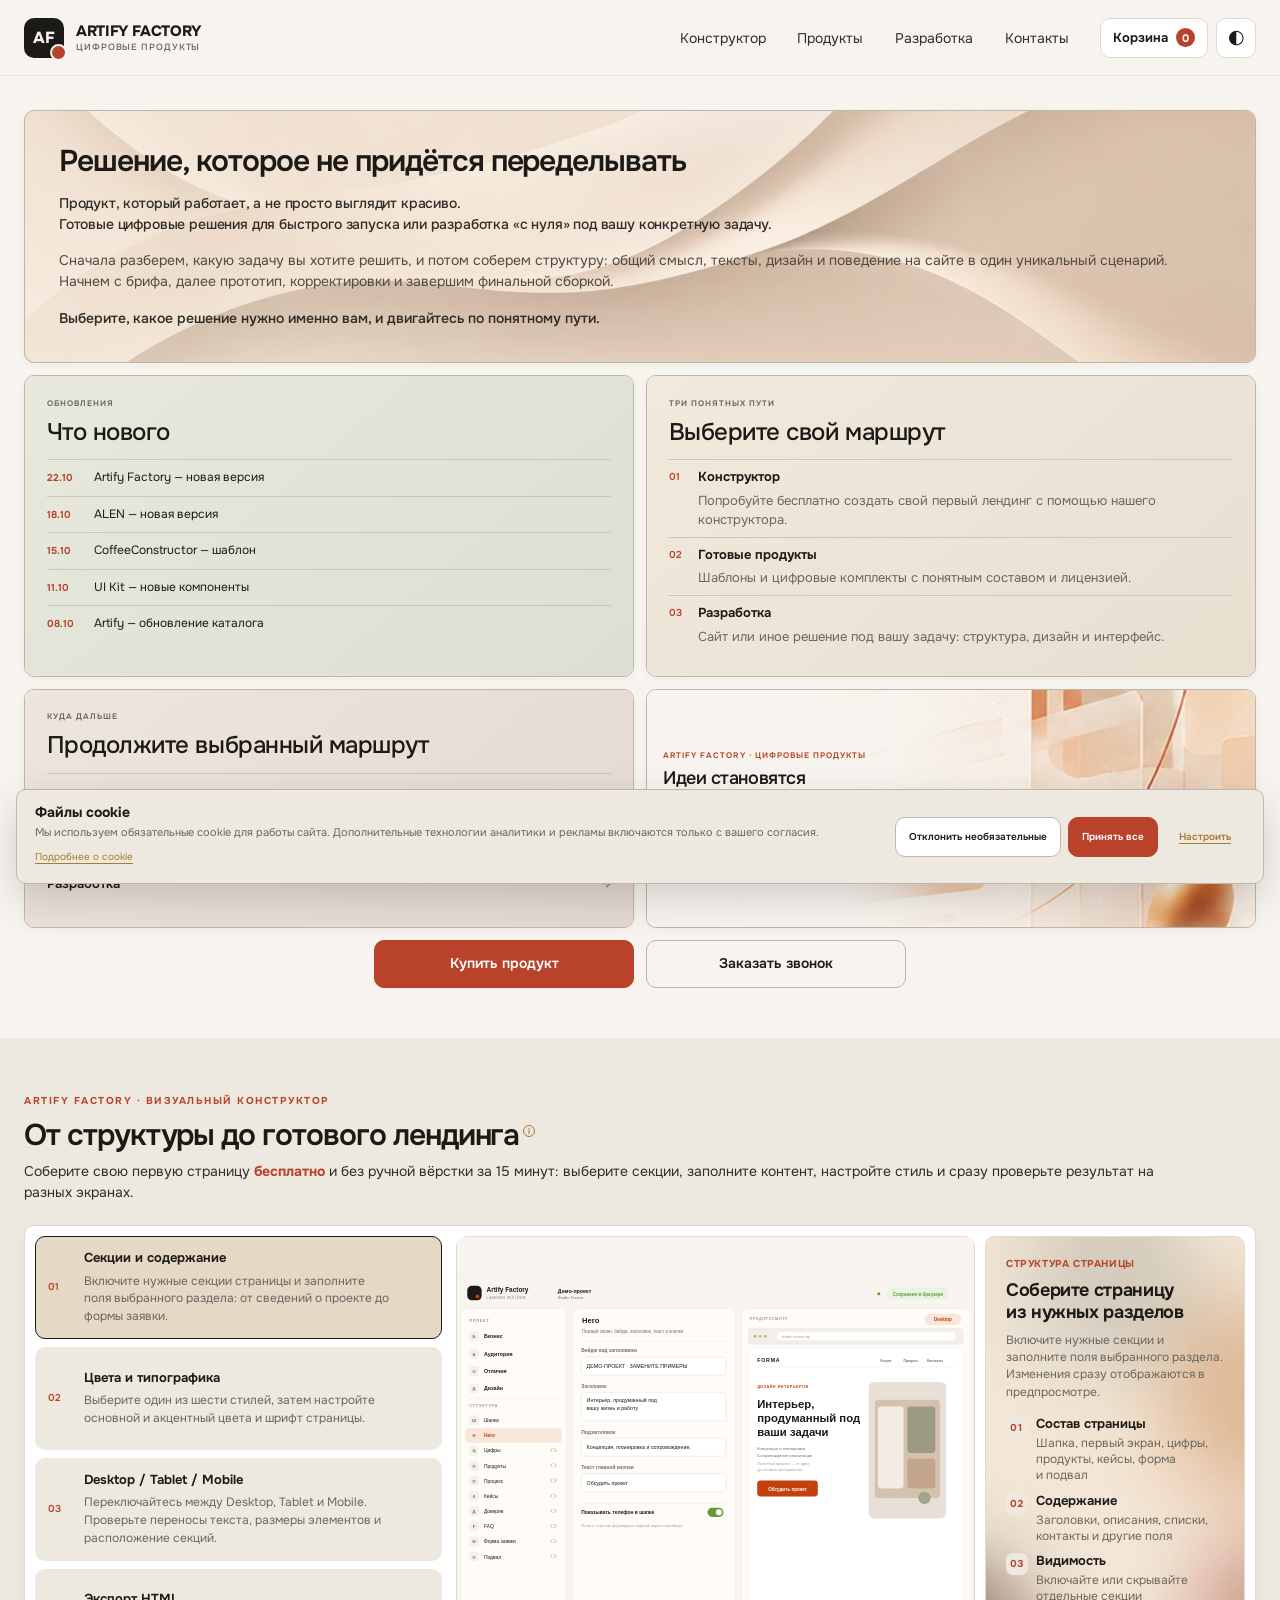
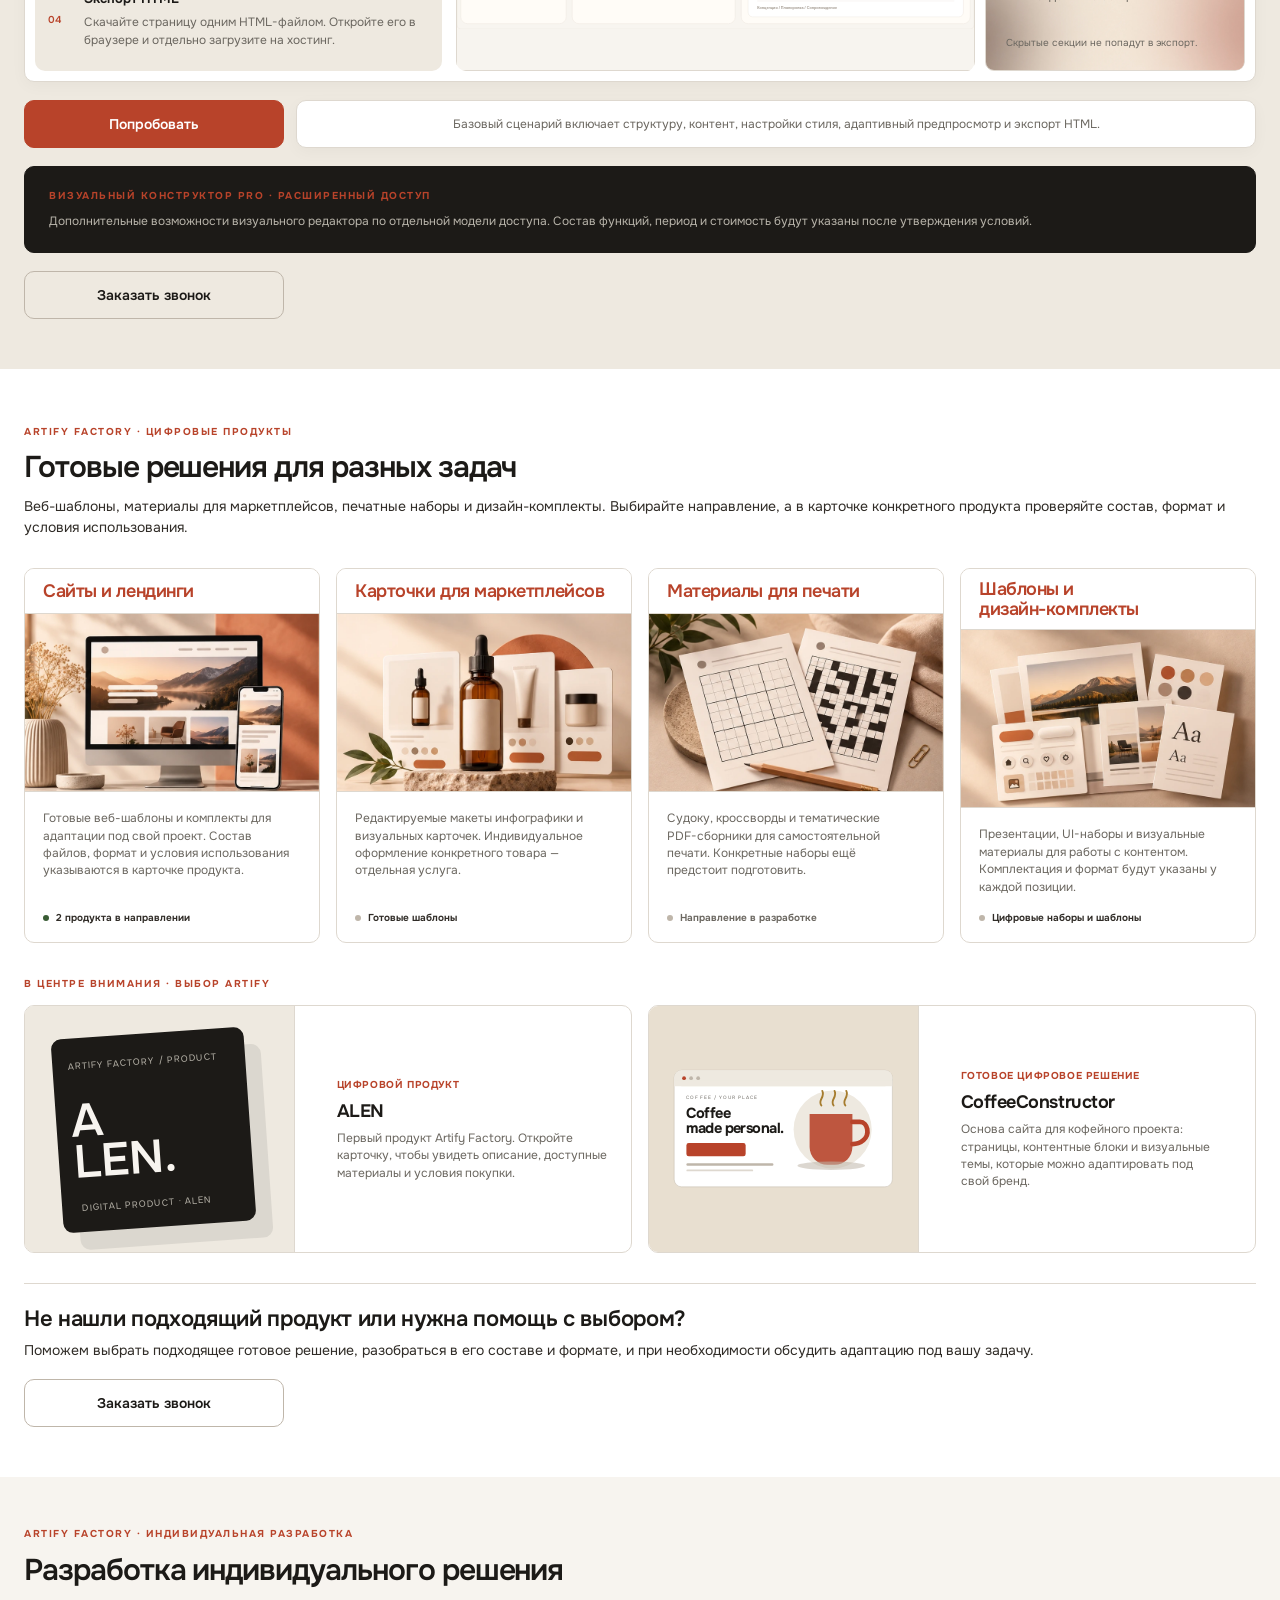
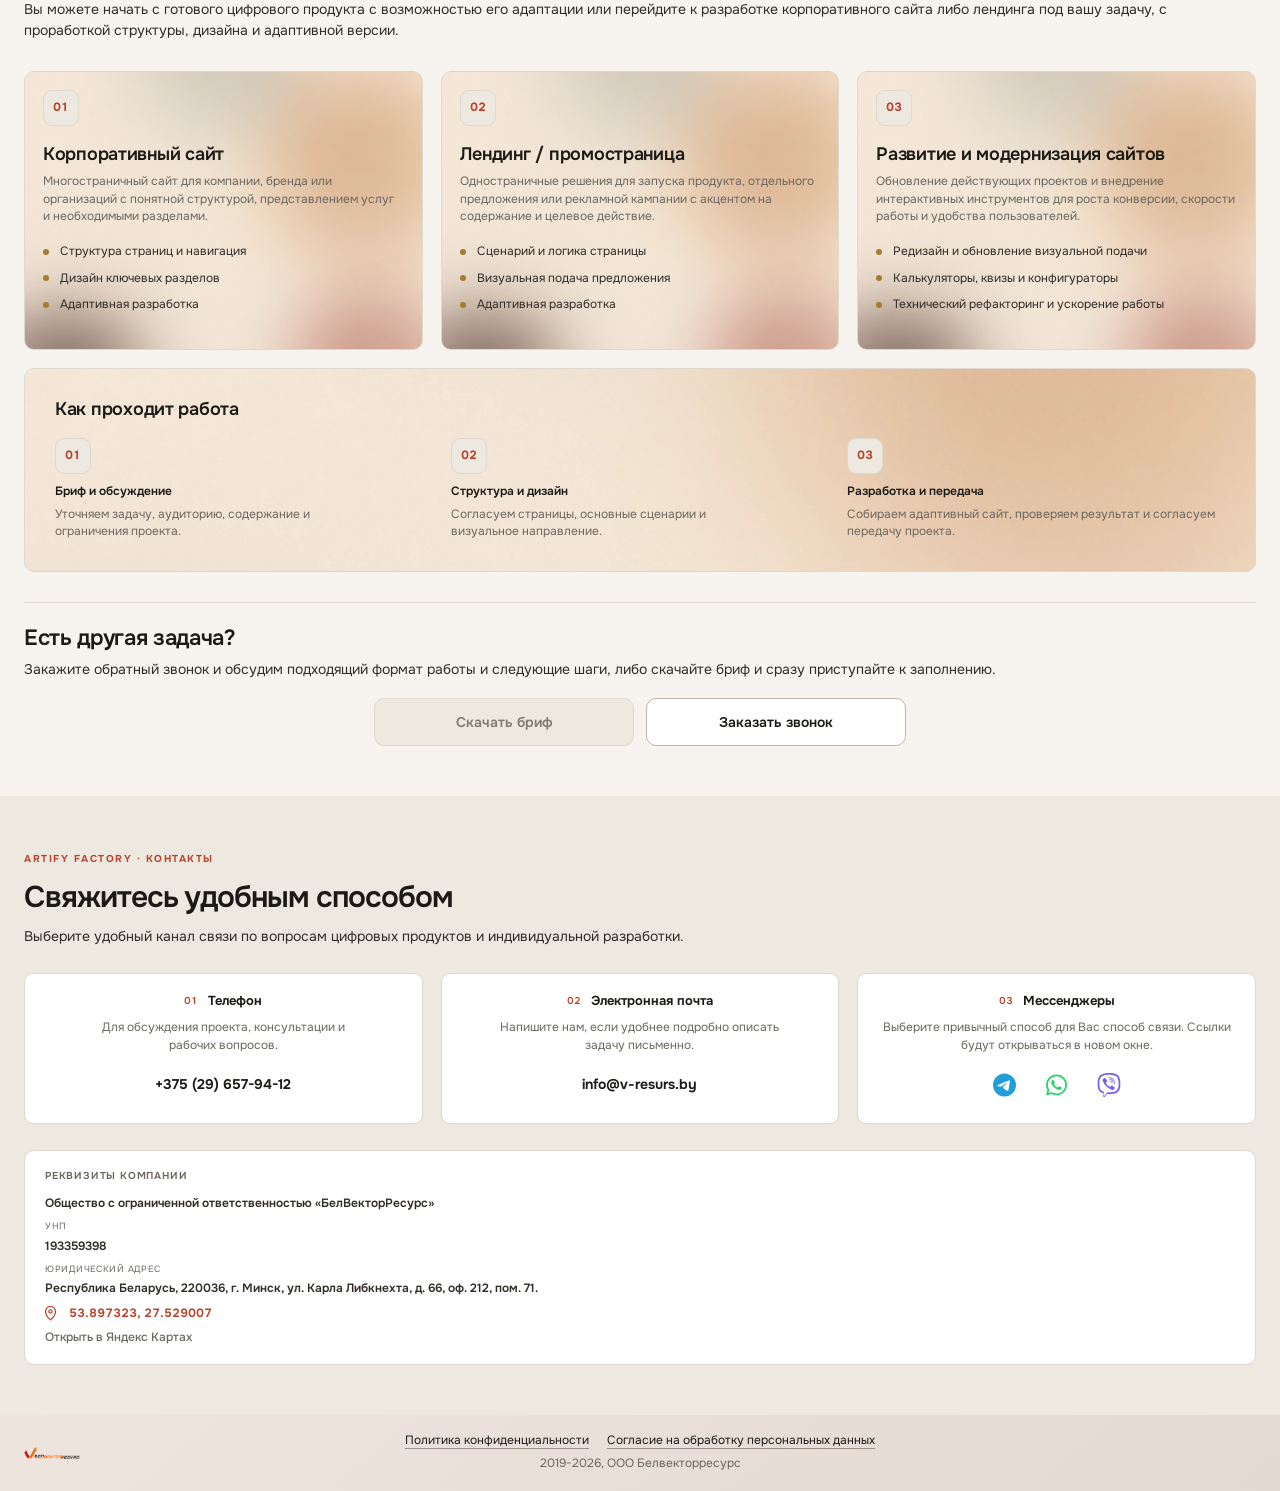
==== commit fa7776d2: "14112026" ====
--- a/index.html
+++ b/index.html
@@ -8,7 +8,7 @@
 <meta name="viewport" content="width=device-width, initial-scale=1">
   <meta name="color-scheme" content="light dark">
   <meta name="description" content="Artify Factory — цифровые продукты, визуальный конструктор и индивидуальная разработка корпоративных сайтов и лендингов.">
-  <meta name="artify-version" content="trial-46.30-core-approved-five-changes">
+  <meta name="artify-version" content="trial-46.30.3-development-services-review">
 <title>Artify Factory — цифровые продукты и индивидуальная разработка</title>
   <script src="assets/js/00-theme-preferences.js"></script>
   <link rel="stylesheet" href="assets/css/artify-site.css">
@@ -23,7 +23,7 @@
 <!-- Approved desktop header icon sizing is preserved; optical icon normalization remains limited to max-width: 1150px. -->
 
 </head>
-<body data-artify-iteration="Artify Factory · Trial 46.30 — approved typography and contact refinements" data-artify-baseline="ARTIFY_MODAL_LAYOUT_STABLE_TRIAL_46" data-artify-source="index.html" data-artify-version="trial-46.30-core-approved-five-changes" data-artify-lineage="Version 3 locked > Version 3.1 navigation > Version 3.3 landing sections aligned to primary menu > Version 3.5 CTA flow > Version 3.6.2 constructor and email modal > Version 3.6.3 desktop section rhythm and separate CTA card > Version 3.6.4 global token attempt > Version 3.6.5 clean single-owner section rhythm > Version 3.6.16 integrated selection and development > Version 46.12 development CTA copy and action update > Trial 46.13 process panel responsive layout and callback CTA copy > Trial 46.14 development CTA alignment > Trial 46.16 responsive section rhythm > Trial 46.17 contacts and footer > Trial 46.18 square corporate logo and header-matched footer height > Trial 46.22 unified footer responsive breakpoints > Trial 46.27 contact rhythm and responsive layout > Trial 46.22 unified footer responsive breakpoints > Trial 46.27 contact rhythm and responsive layout > Trial 46.22 unified footer responsive breakpoints > Trial 46.27 contact rhythm and responsive layout">
+<body data-artify-iteration="Artify Factory · Trial 46.30 — approved typography and contact refinements" data-artify-baseline="ARTIFY_MODAL_LAYOUT_STABLE_TRIAL_46" data-artify-source="index.html" data-artify-version="trial-46.30.3-development-services-review" data-artify-lineage="Version 3 locked > Version 3.1 navigation > Version 3.3 landing sections aligned to primary menu > Version 3.5 CTA flow > Version 3.6.2 constructor and email modal > Version 3.6.3 desktop section rhythm and separate CTA card > Version 3.6.4 global token attempt > Version 3.6.5 clean single-owner section rhythm > Version 3.6.16 integrated selection and development > Version 46.12 development CTA copy and action update > Trial 46.13 process panel responsive layout and callback CTA copy > Trial 46.14 development CTA alignment > Trial 46.16 responsive section rhythm > Trial 46.17 contacts and footer > Trial 46.18 square corporate logo and header-matched footer height > Trial 46.22 unified footer responsive breakpoints > Trial 46.27 contact rhythm and responsive layout > Trial 46.22 unified footer responsive breakpoints > Trial 46.27 contact rhythm and responsive layout > Trial 46.22 unified footer responsive breakpoints > Trial 46.27 contact rhythm and responsive layout">
   <header class="site-header">
     <div class="container header-inner">
       <a class="brand" href="#home" data-route="home" aria-label="Artify Factory — на главную">
@@ -245,7 +245,7 @@
           <option value="product-help">Помощь с выбором цифрового продукта</option>
           <option value="product-adaptation">Адаптация готового решения под проект</option>
           <option value="corporate-site">Корпоративный сайт</option>
-          <option value="landing">Лендинг / Промостраница</option>
+          <option value="landing">Лендинг / промостраница</option>
           <option value="marketplace">Индивидуальное оформление WB / Ozon</option>
           <option value="constructor-pro">Запуск визуального конструктора PRO</option>
         </select>
--- a/assets/css/artify-site.css
+++ b/assets/css/artify-site.css
@@ -4558,9 +4558,9 @@
   --type-display: var(--af-font-px-40);
   /* All marketing H1s share the display scale; separate name kept only as a semantic alias. */
   --type-page-title: var(--type-display);
-  /* Heading hierarchy is a relationship to the corresponding H1, not duplicated breakpoint values. */
-  --type-heading-gap: var(--af-font-px-2);
-  --type-section-title: calc(var(--type-page-title) - var(--type-heading-gap));
+  /* Approved hierarchy: H1 and H2 use the same responsive size. */
+  --type-heading-gap: 0px;
+  --type-section-title: var(--type-page-title);
   --type-section-label: var(--af-font-px-10);
   --type-weight-section-label: 700;
   --type-line-section-label: 1.35;
@@ -4596,14 +4596,14 @@
   --type-weight-display: 600;
   --type-weight-cta: 600;
   --type-weight-button: var(--type-weight-cta);
-  --type-weight-section-title: 650;
+  --type-weight-section-title: var(--type-weight-display);
   --type-weight-hero-manifest: 500;
   --type-weight-body: 400;
   --type-weight-card-heading: 600;
   --type-weight-eyebrow: 700;
   --type-weight-tag: 400;
-  --type-line-display: 1.07;
-  --type-line-section-title: 1.08;
+  --type-line-display: 1.08;
+  --type-line-section-title: var(--type-line-display);
   --type-line-hero-manifest: 1.44;
   --type-line-body: 1.5;
   --type-line-card-heading: 1.2;
@@ -4624,7 +4624,7 @@
   --type-tracking-card-title: normal;
   --type-tracking-overlay-kicker: .13em;
   --type-tracking-display: -.035em;
-  --type-tracking-section-title: -.035em;
+  --type-tracking-section-title: var(--type-tracking-display);
   --type-tracking-hero-manifest: -.012em;
   --type-tracking-body: normal;
   --type-tracking-eyebrow: .15em;
@@ -4633,19 +4633,16 @@
   --type-tag: var(--af-font-px-10);
 }
 
-/* Hero card 1 follows the published source's type contract. H1: 40 / 36 / 32 / 30 / 28 / 26 / 24 px.
-   Manifest and supporting lead are always identical: 18px at >=2000px, otherwise 16px.
-   Process copy and closing line: 14px normally, 13px at <=320px; closing is 15px at >=2000px. */
-@media (max-width: 1999px) { :root { --type-display: var(--af-font-px-36); } }
-@media (max-width: 1439px) { :root { --type-display: var(--af-font-px-32); } }
-@media (max-width: 1023px) { :root { --type-display: var(--af-font-px-30); } }
-@media (max-width: 767px) { :root { --type-display: var(--af-font-px-28); } }
-@media (max-width: 375px) { :root { --type-display: var(--af-font-px-26); --type-section-label: var(--af-font-px-9); --type-tracking-section-label: .08em; } }
-@media (max-width: 320px) { :root { --type-display: var(--af-font-px-24); } }
-
-/* Heading hierarchy contract:
-   All marketing H1s alias --type-display. Both page and section H2s use that role minus
-   --type-heading-gap, so all marketing H1/H2 pairs stay exactly 2px apart at every breakpoint. */
+/* Approved responsive type scale for marketing H1/H2. Both roles share one value at every breakpoint.
+   Hero-specific card typography remains separately scoped and is not used to size section headings. */
+@media (min-width: 2000px) { :root { --type-display: var(--af-font-px-38); } }
+@media (min-width: 1440px) and (max-width: 1999px) { :root { --type-display: var(--af-font-px-34); } }
+@media (min-width: 1024px) and (max-width: 1439px) { :root { --type-display: var(--af-font-px-30); } }
+@media (min-width: 768px) and (max-width: 1023px) { :root { --type-display: var(--af-font-px-28); } }
+@media (max-width: 767px) { :root { --type-display: var(--af-font-px-24); } }
+@media (max-width: 375px) { :root { --type-section-label: var(--af-font-px-9); --type-tracking-section-label: .08em; } }
+
+/* Heading hierarchy contract: all marketing H1/H2 roles resolve to the same shared size. */
 @media (max-width: 1100px) { :root { --type-subsection-title: var(--af-font-px-22); --type-card-heading: var(--af-font-px-20); } }
 
 
@@ -6436,7 +6433,7 @@
 #app .landing-development-content { min-width: 0; text-align: left; }
 #app .landing-development-services {
   display: grid;
-  grid-template-columns: repeat(2,minmax(0,1fr));
+  grid-template-columns: repeat(3,minmax(0,1fr));
   align-items: stretch;
   gap: var(--layout-gap);
 }
@@ -6470,6 +6467,13 @@
   font-family: var(--font-display); font-size: var(--type-overlay-title);
   font-weight: var(--type-weight-card-heading); line-height: var(--type-line-overlay-title);
   letter-spacing: var(--type-tracking-card-heading); text-wrap: balance;
+}
+/* Compact desktop/tablet: align title, description and feature-list starts across the three service cards. */
+@media (min-width: 901px) and (max-width: 1150px) {
+  #app .landing-development-service-body { display: flex; min-width: 0; flex: 1 1 auto; flex-direction: column; align-items: stretch; }
+  #app .landing-development-service h3 { min-height: 2.24em; }
+  #app .landing-development-service-body > p { min-height: 5.8em; }
+  #app .landing-development-service ul { margin-top: 0; }
 }
 #app .landing-development-service-body > p {
   margin: 0 0 var(--layout-gap); color: var(--text-muted);
@@ -6623,7 +6627,8 @@
   #app .featured-coffee-art { max-height: 160px; }
   #app .landing-products-featured-copy { min-height: 180px; padding: 17px; }
 }
-@media (max-width: 767px) {
+/* 768px and below: three equal desktop/tablet cards become a single vertical sequence. */
+@media (max-width: 768px) {
   #app .landing-development-services { grid-template-columns: minmax(0,1fr); }
   #app .landing-development-service { padding: 20px; }
 }
@@ -7322,20 +7327,14 @@
   border-color: var(--border-strong);
 }
 
-/* Trial 46.30 — scoped Hero type sizes only.
-   Font weight, line-height, tracking, H2 and all non-Hero headings remain inherited from Trial 46.29. */
+/* Hero H1 follows the same approved responsive size as every marketing H1/H2.
+   The Hero supporting lead retains its own previously approved scale. */
 :root {
-  --artify-hero-h1-size: var(--af-font-px-38);
+  --artify-hero-h1-size: var(--type-display);
   --artify-hero-lead-size: var(--af-font-px-16);
 }
-@media (max-width: 1999px) {
-  :root { --artify-hero-h1-size: var(--af-font-px-34); --artify-hero-lead-size: var(--af-font-px-14); }
-}
-@media (max-width: 1439px) { :root { --artify-hero-h1-size: var(--af-font-px-30); } }
-@media (max-width: 1023px) { :root { --artify-hero-h1-size: var(--af-font-px-28); } }
-@media (max-width: 767px) { :root { --artify-hero-h1-size: var(--af-font-px-26); } }
-@media (max-width: 425px) { :root { --artify-hero-h1-size: var(--af-font-px-24); } }
-@media (max-width: 320px) { :root { --artify-hero-h1-size: var(--af-font-px-22); --artify-hero-lead-size: var(--af-font-px-13); } }
+@media (max-width: 1999px) { :root { --artify-hero-lead-size: var(--af-font-px-14); } }
+@media (max-width: 320px) { :root { --artify-hero-lead-size: var(--af-font-px-13); } }
 
 #app .af-bento-card.bento-main-v2 .bento-main-content > h1 {
   font-size: var(--artify-hero-h1-size);
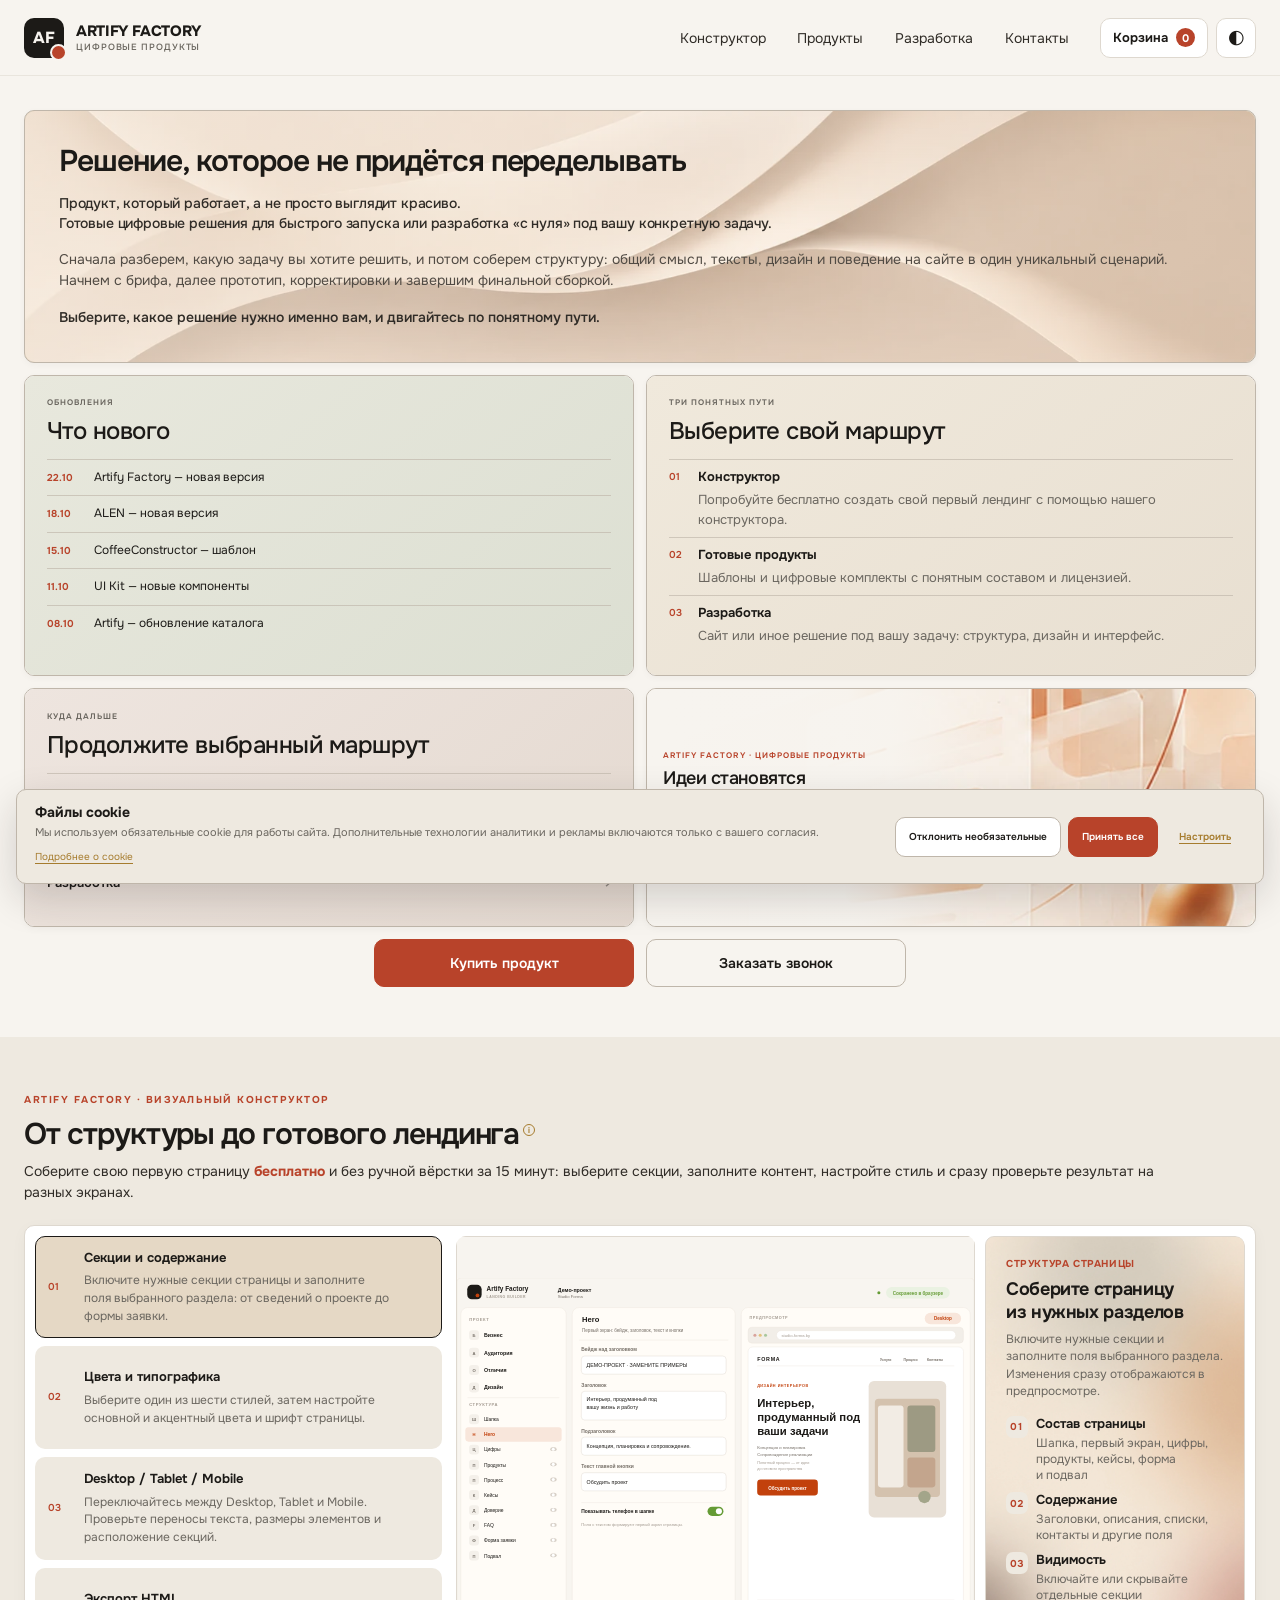
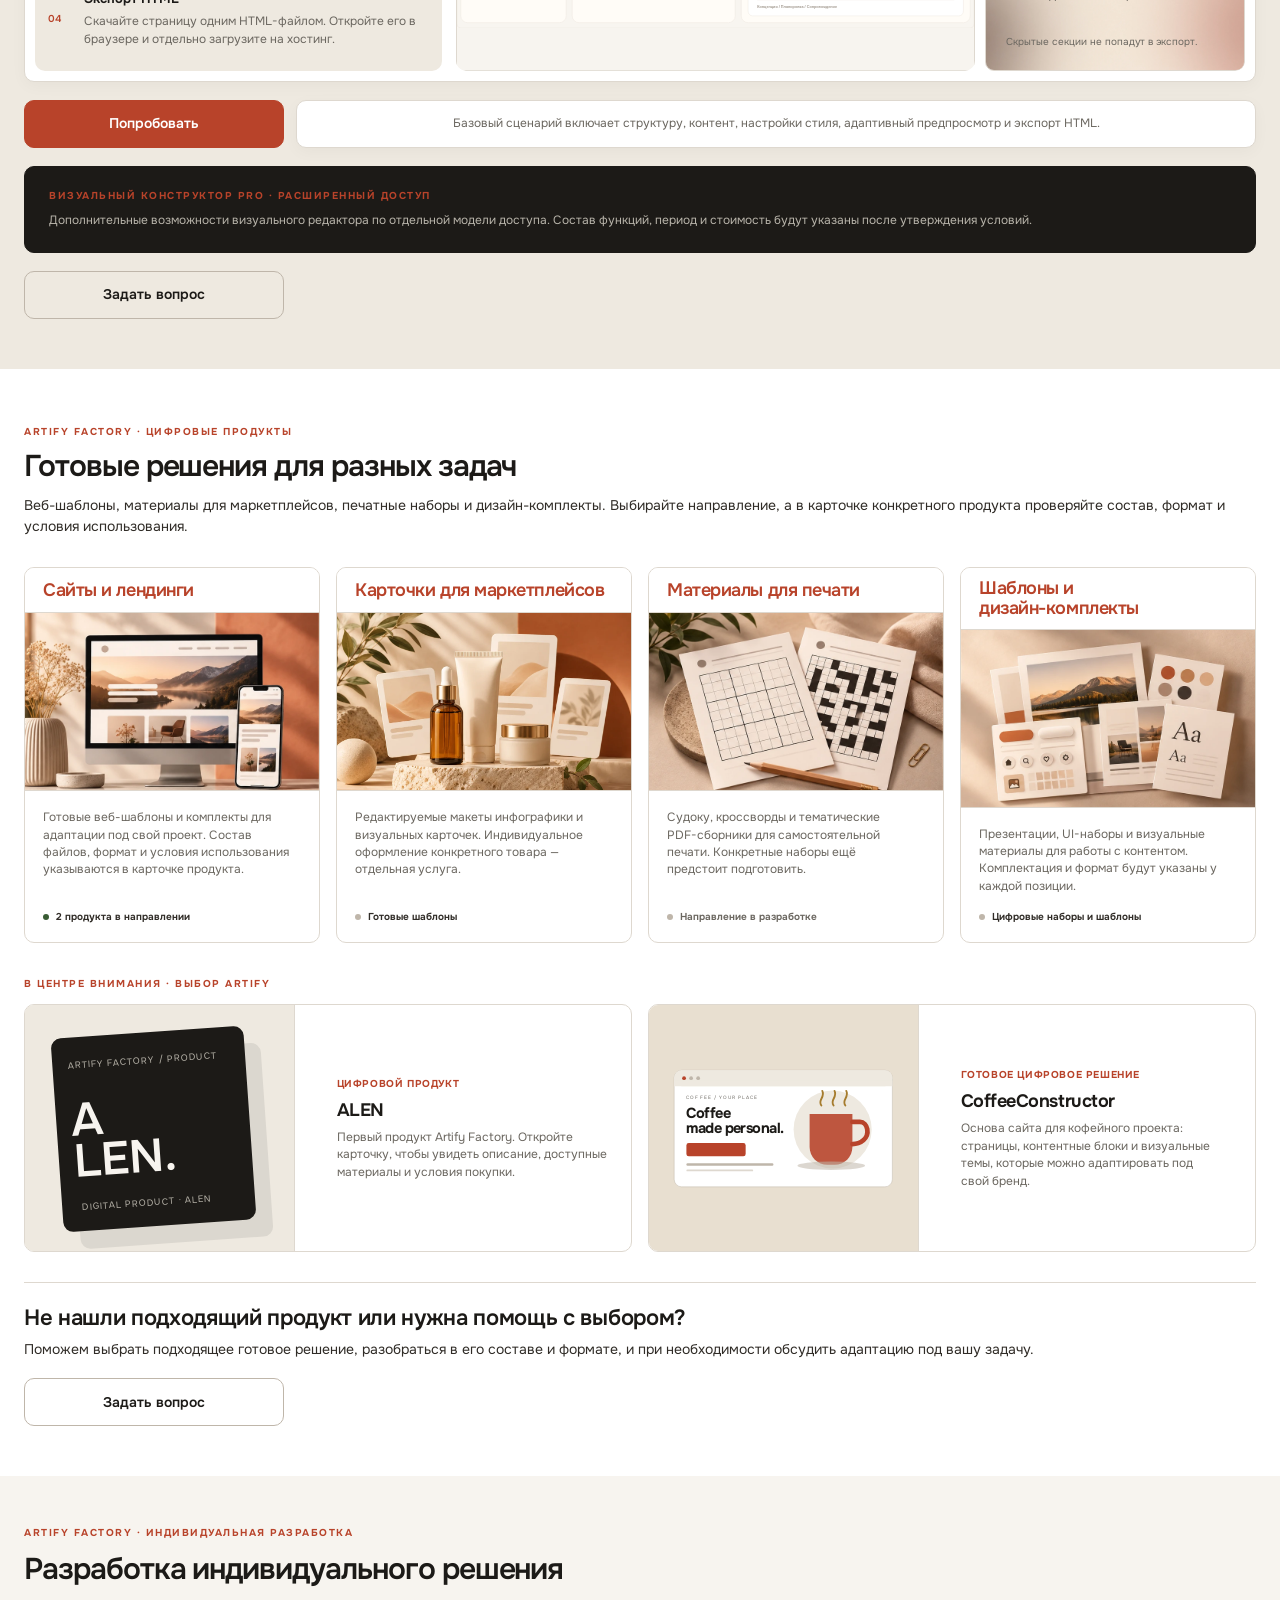
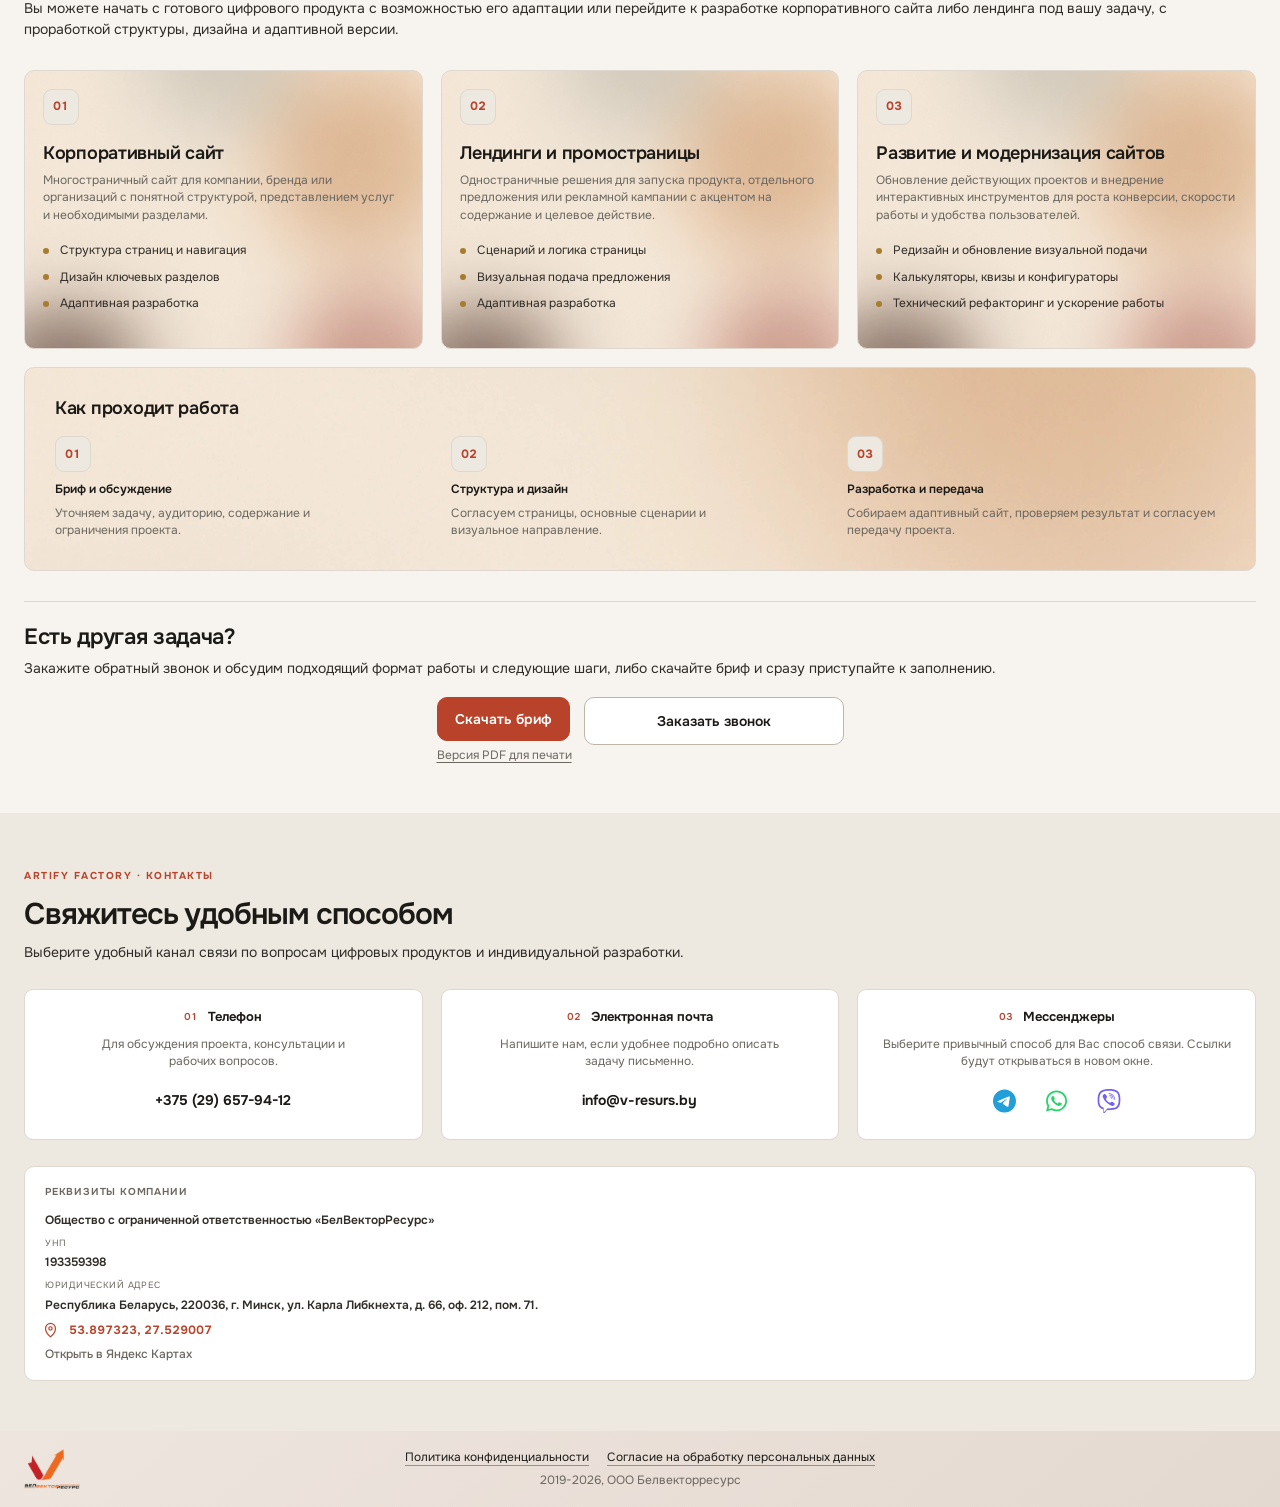
==== commit f81441a5: "15112026_test" ====
--- a/index.html
+++ b/index.html
@@ -8,10 +8,12 @@
 <meta name="viewport" content="width=device-width, initial-scale=1">
   <meta name="color-scheme" content="light dark">
   <meta name="description" content="Artify Factory — цифровые продукты, визуальный конструктор и индивидуальная разработка корпоративных сайтов и лендингов.">
-  <meta name="artify-version" content="trial-46.30.3-development-services-review">
+  <meta name="artify-version" content="trial-46.30.13-legal-final-brief-download-copy-form">
 <title>Artify Factory — цифровые продукты и индивидуальная разработка</title>
   <script src="assets/js/00-theme-preferences.js"></script>
   <link rel="stylesheet" href="assets/css/artify-site.css">
+  <link rel="stylesheet" href="assets/css/40-legal-document-modal.css">
+  <link rel="stylesheet" href="assets/css/41-legal-form-agreements.css">
 
 
   <!-- Online font source for GitHub Pages / real-device checks. No font binaries are bundled. -->
@@ -23,7 +25,7 @@
 <!-- Approved desktop header icon sizing is preserved; optical icon normalization remains limited to max-width: 1150px. -->
 
 </head>
-<body data-artify-iteration="Artify Factory · Trial 46.30 — approved typography and contact refinements" data-artify-baseline="ARTIFY_MODAL_LAYOUT_STABLE_TRIAL_46" data-artify-source="index.html" data-artify-version="trial-46.30.3-development-services-review" data-artify-lineage="Version 3 locked > Version 3.1 navigation > Version 3.3 landing sections aligned to primary menu > Version 3.5 CTA flow > Version 3.6.2 constructor and email modal > Version 3.6.3 desktop section rhythm and separate CTA card > Version 3.6.4 global token attempt > Version 3.6.5 clean single-owner section rhythm > Version 3.6.16 integrated selection and development > Version 46.12 development CTA copy and action update > Trial 46.13 process panel responsive layout and callback CTA copy > Trial 46.14 development CTA alignment > Trial 46.16 responsive section rhythm > Trial 46.17 contacts and footer > Trial 46.18 square corporate logo and header-matched footer height > Trial 46.22 unified footer responsive breakpoints > Trial 46.27 contact rhythm and responsive layout > Trial 46.22 unified footer responsive breakpoints > Trial 46.27 contact rhythm and responsive layout > Trial 46.22 unified footer responsive breakpoints > Trial 46.27 contact rhythm and responsive layout">
+<body data-artify-iteration="Artify · Trial 46.30.13 — legal text, service title, brief and form updates" data-artify-baseline="ARTIFY_MODAL_LAYOUT_STABLE_TRIAL_46" data-artify-source="index.html" data-artify-version="trial-46.30.13-final-legal-copy-brief-download-question-cta" data-artify-lineage="Version 3 locked > Version 3.1 navigation > Version 3.3 landing sections aligned to primary menu > Version 3.5 CTA flow > Version 3.6.2 constructor and email modal > Version 3.6.3 desktop section rhythm and separate CTA card > Version 3.6.4 global token attempt > Version 3.6.5 clean single-owner section rhythm > Version 3.6.16 integrated selection and development > Version 46.12 development CTA copy and action update > Trial 46.13 process panel responsive layout and callback CTA copy > Trial 46.14 development CTA alignment > Trial 46.16 responsive section rhythm > Trial 46.17 contacts and footer > Trial 46.18 square corporate logo and header-matched footer height > Trial 46.22 unified footer responsive breakpoints > Trial 46.27 contact rhythm and responsive layout > Trial 46.22 unified footer responsive breakpoints > Trial 46.27 contact rhythm and responsive layout > Trial 46.22 unified footer responsive breakpoints > Trial 46.27 contact rhythm and responsive layout">
   <header class="site-header">
     <div class="container header-inner">
       <a class="brand" href="#home" data-route="home" aria-label="Artify Factory — на главную">
@@ -80,8 +82,8 @@
       </div>
       <div class="footer-legal-block">
         <nav class="footer-legal-links" aria-label="Юридические документы">
-          <a href="legal/privacy-policy.html" target="_blank" rel="noopener noreferrer">Политика конфиденциальности</a>
-          <a href="legal/personal-data-consent.html" target="_blank" rel="noopener noreferrer">Согласие на обработку персональных данных</a>
+          <a href="#afLegalModal" data-legal-open="policy">Политика конфиденциальности</a>
+          <a href="#afLegalModal" data-legal-open="consent">Согласие на обработку персональных данных</a>
         </nav>
         <p class="footer-copy">2019-2026, ООО Белвекторресурс</p>
       </div>
@@ -122,9 +124,14 @@
 </div>
 <div class="note" id="onlineNote"><b>Оплата картой и цифровая доставка</b><p>Это визуальный прототип. Платёжный провайдер пока не подключён, поэтому реальная оплата и автоматическая выдача сейчас не выполняются.</p></div>
 <div class="note hidden" id="invoiceNote"><b>Заявка → счёт → подтверждение оплаты → выдача</b><p>Запрос счёта обрабатывается вручную. После подтверждения поступления оплаты продукт выдаётся отдельно.</p></div>
-<label class="agree"><input id="agree" required="" type="checkbox"/><span>Принимаю <a href="#legalPreviewOverlay" data-legal-doc="purchase-terms" aria-label="Условия покупки цифровых товаров — черновик" rel="noopener noreferrer" target="_blank">Условия покупки цифровых товаров</a>, даю согласие на обработку персональных данных в соответствии с <a href="#legalPreviewOverlay" data-legal-doc="personal-data" aria-label="Согласие на обработку персональных данных — черновик" rel="noopener noreferrer" target="_blank">Согласием на обработку персональных данных</a> и подтверждаю, что ознакомился(ась) с <a href="#legalPreviewOverlay" data-legal-doc="license" aria-label="Описание лицензии — черновик" rel="noopener noreferrer" target="_blank">Описанием лицензии</a> и <a href="#legalPreviewOverlay" data-legal-doc="privacy" aria-label="Политика конфиденциальности — черновик" rel="noopener noreferrer" target="_blank">Политикой конфиденциальности</a>. В этом макете согласие никуда не отправляется.</span></label>
+<div class="agreements" aria-label="Условия покупки и документы по персональным данным">
+<label class="agree"><input id="checkoutTermsAgree" name="purchaseTermsAccepted" required="" type="checkbox"/><span>Принимаю <a href="#afLegalModal" data-legal-doc="purchase-terms">Условия покупки цифровых товаров</a>.</span></label>
+<label class="agree"><input id="checkoutPersonalDataConsent" name="personalDataConsent" required="" type="checkbox"/><span>Даю согласие на обработку указанных в этой форме персональных данных для оформления, сопровождения и исполнения моего заказа в соответствии с <a href="#afLegalModal" data-legal-doc="personal-data">Согласием на обработку персональных данных</a>.</span></label>
+<label class="agree"><input id="checkoutLicenseAck" name="licenseAcknowledgement" required="" type="checkbox"/><span>Подтверждаю, что ознакомился(ась) с <a href="#afLegalModal" data-legal-doc="license">описанием лицензии</a> на выбранный цифровой продукт.</span></label>
+<label class="agree"><input id="checkoutPolicyAck" name="privacyPolicyAcknowledgement" required="" type="checkbox"/><span>Подтверждаю, что ознакомился(ась) с <a href="#afLegalModal" data-legal-doc="privacy">Политикой конфиденциальности и обработки персональных данных</a>.</span></label>
+</div>
 <button class="button primary" disabled="" id="submitButton" type="submit">Продолжить к этапу оплаты</button>
-<p class="footnote" id="buttonHint">Заполните обязательные поля и отметьте согласие, чтобы продолжить.</p>
+<p class="footnote" id="buttonHint">Заполните обязательные поля и отметьте все необходимые пункты.</p>
 <div class="error" id="error" role="alert">Проверьте обязательные поля и формат электронной почты.</div>
 </form>
 </div>
@@ -155,7 +162,6 @@
 <aside class="summary"><div class="summary-kicker">Ваш заказ · демонстрация</div><div class="product-art"><div class="art-card"><span>ARTIFY / DIGITAL</span><strong>ALEN<br/><em>01.0</em></strong><small>ПРЕДВАРИТЕЛЬНЫЙ ПРОСМОТР</small></div></div><h2 class="product-title">ALEN 1.0</h2><p class="product-desc">Первый продукт для проверки оформления. Состав архива и коммерческие условия в этом макете не утверждаются.</p><div class="item-row"><span>Цифровой продукт</span><strong>1 шт.</strong></div><div class="item-row"><span>Способ приобретения</span><strong id="summaryMethod">Оплата картой</strong></div><div class="total"><span>Стоимость</span><strong>Уточняется</strong></div><p class="demo-price">Цена ALEN не утверждена и не является коммерческим предложением.</p><div class="aside-note">Локальный макет: кнопка показывает тестовый результат только на этой странице. Заказ, персональные данные и платёж не отправляются и не сохраняются.</div></aside>
 </div></section>
 <footer class="footer"><div class="container footer-inner"><a class="brand checkout-footer-brand" href="#home" data-route="home" aria-label="Artify Factory — на главную"><span class="brand-mark" aria-hidden="true">AF</span><span class="brand-lockup"><strong class="brand-name">ARTIFY FACTORY</strong><small class="brand-sub">ЦИФРОВЫЕ ПРОДУКТЫ</small></span></a><span>Локальный HTML · не настоящий заказ</span></div></footer>
-<div class="legal-preview-overlay" id="legalPreviewOverlay" hidden role="presentation"><section class="legal-preview-dialog" role="dialog" aria-modal="true" aria-labelledby="legalPreviewTitle"><button type="button" class="legal-preview-close" id="legalPreviewClose" aria-label="Закрыть">×</button><h2 id="legalPreviewTitle">Документ требует утверждения</h2><p id="legalPreviewText">В локальном прототипе юридические тексты не утверждены и не могут использоваться как окончательные условия. Перед запуском нужно разместить согласованную редакцию.</p><button type="button" class="button secondary" id="legalPreviewOk">Понятно</button></section></div>
 </div></template>
 
   <div class="constructor-email-overlay" id="constructor-email-overlay" hidden>
@@ -170,8 +176,8 @@
           <span class="constructor-email-error" id="constructor-email-error" hidden></span>
         </label>
         <div class="constructor-email-consents">
-          <label class="constructor-email-consent-row" id="constructor-email-consent-row"><input type="checkbox" id="constructor-email-consent" name="personalDataConsent" required><span>Даю согласие на обработку адреса электронной почты для отправки ссылки на редактор. <a href="#constructor-policy-overlay" data-constructor-legal="consent">Согласие на обработку персональных данных</a>.</span></label>
-          <label class="constructor-email-consent-row" id="constructor-email-policy-row"><input type="checkbox" id="constructor-email-policy" name="privacyPolicyAccepted" required><span>Подтверждаю, что ознакомлен(а) с <a href="#constructor-policy-overlay" data-constructor-legal="policy">Политикой обработки персональных данных</a>.</span></label>
+          <label class="constructor-email-consent-row" id="constructor-email-consent-row"><input type="checkbox" id="constructor-email-consent" name="personalDataConsent" required><span>Даю согласие на обработку адреса электронной почты для отправки ссылки на редактор. <a href="#afLegalModal" data-legal-open="consent">Согласие на обработку персональных данных</a>.</span></label>
+          <label class="constructor-email-consent-row" id="constructor-email-policy-row"><input type="checkbox" id="constructor-email-policy" name="privacyPolicyAccepted" required><span>Подтверждаю, что ознакомлен(а) с <a href="#afLegalModal" data-legal-open="policy">Политикой конфиденциальности и обработки персональных данных</a>.</span></label>
         </div>
         <button class="btn btn-accent constructor-email-submit" type="submit">Отправить ссылку на e-mail</button>
         <p class="constructor-email-demo-note">Демонстрационный режим: пока сервер не подключён, адрес не сохраняется и письмо не отправляется.</p>
@@ -179,15 +185,7 @@
       </form>
     </section>
   </div>
-  <div class="constructor-policy-overlay" id="constructor-policy-overlay" hidden>
-    <section class="constructor-policy-dialog" role="dialog" aria-modal="true" aria-labelledby="constructor-policy-title">
-      <button class="constructor-policy-close" type="button" data-constructor-policy-close aria-label="Закрыть документ">×</button>
-      <h2 id="constructor-policy-title">Документ требует утверждения</h2>
-      <p id="constructor-policy-copy">В этой обзорной сборке юридический документ показан как заглушка. До запуска необходимо разместить и согласовать его окончательный текст, а затем подключить его актуальную версию к форме.</p>
-      <button class="btn btn-accent" type="button" data-constructor-policy-close>Вернуться к форме</button>
-    </section>
-  </div>
-  <div class="constructor-image-overlay" id="constructor-image-overlay" hidden>
+<div class="constructor-image-overlay" id="constructor-image-overlay" hidden>
     <figure class="constructor-image-dialog" role="dialog" aria-modal="true" aria-labelledby="constructor-image-title">
       <button class="constructor-image-close" type="button" data-constructor-image-close aria-label="Закрыть увеличенное изображение">×</button>
       <img src="assets/images/constructor-overview.svg" alt="Общий вид редактора Artify Factory" id="constructor-image-large" width="1364" height="924" loading="lazy" decoding="async">
@@ -245,11 +243,15 @@
           <option value="product-help">Помощь с выбором цифрового продукта</option>
           <option value="product-adaptation">Адаптация готового решения под проект</option>
           <option value="corporate-site">Корпоративный сайт</option>
-          <option value="landing">Лендинг / промостраница</option>
+          <option value="landing">Лендинги и промостраницы</option>
           <option value="marketplace">Индивидуальное оформление WB / Ozon</option>
           <option value="constructor-pro">Запуск визуального конструктора PRO</option>
         </select>
       </label>
+      <div class="project-request-context" id="projectRequestContext" hidden aria-live="polite">
+        <strong id="projectRequestContextTitle"></strong>
+        <p id="projectRequestContextDescription"></p>
+      </div>
       <p class="project-discussion-intro" id="projectDiscussionIntro">Оставьте заявку, и менеджер свяжется с Вами для уточнения деталей.</p>
       <label class="project-callback-field" for="projectCallbackName">
         <span>Имя <b>*</b></span>
@@ -270,14 +272,20 @@
       <label class="project-callback-field" for="projectCallbackEmail">
         <span>Электронная почта <span class="project-callback-optional">(необязательно)</span></span>
         <input id="projectCallbackEmail" name="email" type="email" inputmode="email" autocomplete="email" placeholder="name@example.com" aria-invalid="false" aria-describedby="projectCallbackEmailHelp projectCallbackEmailFeedback">
-        <span class="project-callback-email-help" id="projectCallbackEmailHelp">Заполните поле, если согласны чтобы с Вами могли связаться по электронной почте</span>
+        <span class="project-callback-email-help" id="projectCallbackEmailHelp">Заполните поле, если хотите получить письменный ответ.</span>
         <span class="project-callback-feedback sr-only" id="projectCallbackEmailFeedback" data-state="hint" aria-live="polite"></span>
       </label>
       <textarea id="projectCallbackMessage" name="message" hidden aria-hidden="true" tabindex="-1"></textarea>
-      <label class="project-callback-consent">
-        <input id="projectCallbackConsent" name="consent" type="checkbox" required aria-invalid="false" aria-describedby="projectCallbackConsentFeedback">
-        <span>Даю <a href="#constructor-policy-overlay" data-constructor-legal="consent">Согласие на обработку персональных данных</a> и подтверждаю, что ознакомлен(а) с <a href="#constructor-policy-overlay" data-constructor-legal="policy">Политикой конфиденциальности</a>.</span>
-      </label>
+      <div class="project-callback-consents">
+        <label class="project-callback-consent">
+          <input id="projectCallbackConsent" name="personalDataConsent" type="checkbox" required aria-invalid="false" aria-describedby="projectCallbackConsentFeedback">
+          <span>Даю согласие на обработку указанных мной персональных данных для рассмотрения моего обращения, подготовки ответа и связи со мной по указанным контактным данным в соответствии с <a href="#afLegalModal" data-legal-open="consent">Согласием на обработку персональных данных</a>.</span>
+        </label>
+        <label class="project-callback-consent">
+          <input id="projectCallbackPolicy" name="privacyPolicyAcknowledgement" type="checkbox" required aria-invalid="false" aria-describedby="projectCallbackConsentFeedback">
+          <span>Подтверждаю, что ознакомлен(а) с <a href="#afLegalModal" data-legal-open="policy">Политикой конфиденциальности и обработки персональных данных</a>.</span>
+        </label>
+      </div>
       <span class="project-callback-consent-hint" id="projectCallbackConsentFeedback">Подтвердите согласие, чтобы отправить заявку.</span>
       <p class="project-callback-validation-summary" id="projectCallbackValidationSummary" data-state="empty" role="status" aria-live="polite"></p>
       <div class="project-discussion-actions">
@@ -295,5 +303,37 @@
 <!-- FOLLOW-UP 12.5: info tooltip is mouse-hover-only; no click or Escape toggle. -->
 <script src="assets/js/30-constructor-cta-alignment.js" id="landing-constructor-cta-alignment"></script>
 
+
+  <div class="af-legal-modal" id="afLegalModal" hidden aria-hidden="true">
+    <section class="af-legal-dialog" role="dialog" aria-modal="true" aria-labelledby="afLegalTitle" tabindex="-1">
+      <header class="af-legal-header">
+        <span class="af-legal-eyebrow">v-resurs.by · юридические документы</span>
+        <h2 id="afLegalTitle">Юридический документ</h2>
+      </header>
+      <div class="af-legal-body" id="afLegalBody" tabindex="0">
+        <div class="af-legal-notice" id="afLegalNotice" hidden></div>
+        <article class="af-legal-content" id="afLegalContent"></article>
+      </div>
+      <footer class="af-legal-footer">
+        <div class="af-legal-preview-actions" id="afLegalPreviewActions" hidden>
+          <button class="af-legal-next" type="button" id="afLegalNext">Далее</button>
+          <button class="af-legal-cancel" type="button" data-af-legal-cancel>Закрыть без подтверждения</button>
+        </div>
+        <div class="af-legal-full-actions" id="afLegalFullActions" hidden>
+          <label class="af-legal-check" for="afLegalReadCheck">
+            <input type="checkbox" id="afLegalReadCheck">
+            <span>Я ознакомился(ась) с текстом документа</span>
+          </label>
+          <div class="af-legal-action-row">
+            <button class="af-legal-cancel" type="button" data-af-legal-cancel>Закрыть без подтверждения</button>
+            <button class="af-legal-confirm" type="button" id="afLegalConfirm" disabled>Ознакомлен(а)</button>
+          </div>
+        </div>
+      </footer>
+    </section>
+  </div>
+
+  <script src="assets/js/39-legal-document-content.js"></script>
+  <script src="assets/js/40-legal-document-modal.js"></script>
 </body>
 </html>
--- a/assets/css/artify-site.css
+++ b/assets/css/artify-site.css
@@ -642,12 +642,6 @@
 body.checkout-mode { background: var(--bg); }
 .checkout-v4-shell .summary .product-art { min-height: 0; border: 0; }
 .checkout-v4-shell .summary .art-card { min-width: 0; max-width: 100%; }
-.checkout-v4-shell .legal-preview-overlay { position: fixed; inset: 0; z-index: 999; display: grid; place-items: center; padding: 20px; background: rgba(0,0,0,.48); }
-.checkout-v4-shell .legal-preview-dialog { width: min(480px,100%); padding: 28px; border: 1px solid var(--border); border-radius: 16px; background: var(--surface); color: var(--text); position: relative; box-shadow: 0 24px 70px rgba(0,0,0,.22); }
-.checkout-v4-shell .legal-preview-dialog h2 { font: 600 var(--af-font-px-25)/1.15 var(--font-display); margin: 0 28px 12px 0; }
-.checkout-v4-shell .legal-preview-dialog p { font-size: var(--af-font-px-13); line-height: 1.6; color: var(--text-muted); }
-.checkout-v4-shell .legal-preview-close { position: absolute; right: 14px; top: 11px; border: 0; background: transparent; font-size: var(--af-font-px-28); color: var(--text-muted); }
-.checkout-v4-shell .legal-preview-dialog .button { margin-top: 6px; }
 .checkout-v4-shell[data-theme="dark"] .choice,
 .checkout-v4-shell[data-theme="dark"] .method { background: var(--surface); color: var(--text); border-color: var(--border); }
 .checkout-v4-shell[data-theme="dark"] .choice.selected,
@@ -2403,10 +2397,8 @@
 
 /* Existing forms, modal, policy and image zoom behavior are preserved. */
 .constructor-email-overlay[hidden],
-.constructor-policy-overlay[hidden],
 .constructor-image-overlay[hidden] { display: none; }
 .constructor-email-overlay,
-.constructor-policy-overlay,
 .constructor-image-overlay {
   position: fixed;
   inset: 0;
@@ -2417,8 +2409,7 @@
   z-index: 5200;
   overscroll-behavior: contain;
 }
-.constructor-email-dialog,
-.constructor-policy-dialog {
+.constructor-email-dialog {
   position: relative;
   box-sizing: border-box;
   width: min(100%, 520px);
@@ -2432,12 +2423,9 @@
   color: var(--text);
   box-shadow: 0 28px 80px rgba(0, 0, 0, .28);
 }
-.constructor-email-dialog h2,
-.constructor-policy-dialog h2 { margin: 8px 34px 9px 0; font: 650 var(--af-font-px-27)/1.12 var(--font-display); letter-spacing: -.025em; }
-.constructor-email-intro,
-.constructor-policy-dialog p { margin: 0 0 17px; color: var(--text-secondary); font-size: var(--af-font-px-13); line-height: 1.6; }
+.constructor-email-dialog h2 { margin: 8px 34px 9px 0; font: 650 var(--af-font-px-27)/1.12 var(--font-display); letter-spacing: -.025em; }
+.constructor-email-intro { margin: 0 0 17px; color: var(--text-secondary); font-size: var(--af-font-px-13); line-height: 1.6; }
 .constructor-email-close,
-.constructor-policy-close,
 .constructor-image-close {
   display: grid;
   place-items: center;
@@ -2480,16 +2468,13 @@
 .constructor-email-demo-note { margin: 11px 0 0; color: var(--text-muted); font-size: var(--af-font-px-10); line-height: 1.5; }
 .constructor-email-status { margin-top: 13px; padding: 12px; border: 1px solid var(--border); border-radius: 8px; background: var(--surface-muted); color: var(--text-secondary); font-size: var(--af-font-px-12); line-height: 1.55; }
 .constructor-email-status[hidden] { display: none; }
-.constructor-policy-overlay { z-index: 5300; }
-.constructor-policy-dialog { width: min(100%, 440px); }
 .constructor-image-overlay { z-index: 5300; padding: 24px; cursor: zoom-out; }
 .constructor-image-dialog { position: relative; display: flex; flex-direction: column; align-items: stretch; width: min(1600px, calc(100vw - 48px)); max-height: calc(100dvh - 48px); margin: 0; padding: 12px; overflow: hidden; border: 1px solid var(--border); border-radius: 12px; background: var(--surface); box-shadow: 0 28px 80px rgba(0, 0, 0, .35); cursor: default; }
 .constructor-image-dialog img { display: block; width: 100%; max-width: 100%; height: auto; max-height: calc(100dvh - 112px); object-fit: contain; }
-.constructor-image-dialog figcaption { margin-top: 8px; color: var(--text-muted); font-size: var(--af-font-px-11); }
+.constructor-image-dialog figcaption { margin-top: 8px; color: var(--text-muted); font-size: var(--type-modal-small); line-height: var(--type-line-small); }
 .constructor-image-close { z-index: 1; }
 body.constructor-overlay-lock { overflow: hidden; }
 :root[data-theme="dark"] .constructor-email-dialog,
-:root[data-theme="dark"] .constructor-policy-dialog,
 :root[data-theme="dark"] .constructor-image-dialog { box-shadow: 0 28px 80px rgba(0, 0, 0, .48); }
 
 @media (max-width: 1100px) {
@@ -2528,10 +2513,10 @@
   .landing-constructor-mobile-note { display: block; margin: 10px 0 0; color: var(--text-muted); font-size: var(--af-font-px-10); line-height: 1.5; }
   .landing-route-section .page-head { padding: 0; }
   .landing-route-section .section { margin-top: 22px; padding: 0; }
-  .constructor-email-overlay, .constructor-policy-overlay { padding: 12px; }
-  .constructor-email-dialog, .constructor-policy-dialog { max-height: calc(100dvh - 24px); padding: 24px 18px 18px; border-radius: 12px; }
-  .constructor-email-dialog h2, .constructor-policy-dialog h2 { font-size: var(--af-font-px-24); }
-  .constructor-email-intro, .constructor-policy-dialog p { font-size: var(--af-font-px-12); }
+  .constructor-email-overlay { padding: 12px; }
+  .constructor-email-dialog { max-height: calc(100dvh - 24px); padding: 24px 18px 18px; border-radius: 12px; }
+  .constructor-email-dialog h2 { font-size: var(--af-font-px-24); }
+  .constructor-email-intro { font-size: var(--af-font-px-12); }
   .constructor-email-consent-row { font-size: var(--af-font-px-10); }
   .constructor-image-overlay { padding: 12px; }
   .constructor-image-dialog { width: calc(100vw - 24px); max-width: calc(100vw - 24px); max-height: calc(100dvh - 24px); padding: 8px; }
@@ -4591,6 +4576,14 @@
   --type-form-help: var(--af-font-px-12);
   --type-overlay-kicker: var(--af-font-px-8);
   --type-modal-title: var(--af-font-px-24);
+  /* Shared modal typography roles; body copy remains comfortable on phones and scales up on wide screens. */
+  --type-modal-body: var(--af-font-px-15);
+  --type-modal-section: var(--af-font-px-18);
+  --type-modal-label: var(--af-font-px-14);
+  --type-modal-small: var(--af-font-px-13);
+  --type-modal-micro: var(--af-font-px-11);
+  --type-modal-note: var(--af-font-px-13);
+  --type-modal-input: var(--af-font-px-14);
 
   /* Shared typography properties: a text role owns more than its size. */
   --type-weight-display: 600;
@@ -4602,7 +4595,7 @@
   --type-weight-card-heading: 600;
   --type-weight-eyebrow: 700;
   --type-weight-tag: 400;
-  --type-line-display: 1.08;
+  --type-line-display: 1.07;
   --type-line-section-title: var(--type-line-display);
   --type-line-hero-manifest: 1.44;
   --type-line-body: 1.5;
@@ -4663,6 +4656,26 @@
 @media (max-width: 1100px) { :root { --type-modal-title: var(--af-font-px-22); } }
 @media (max-width: 767px) { :root { --type-modal-title: var(--af-font-px-20); } }
 @media (max-width: 420px) { :root { --type-modal-title: var(--af-font-px-18); } }
+@media (max-width: 1439px) {
+  :root {
+    --type-modal-body: var(--af-font-px-14);
+    --type-modal-section: var(--af-font-px-17);
+    --type-modal-label: var(--af-font-px-13);
+    --type-modal-small: var(--af-font-px-12);
+    --type-modal-micro: var(--af-font-px-10);
+    --type-modal-note: var(--af-font-px-12);
+  }
+}
+@media (max-width: 767px) { :root { --type-modal-section: var(--af-font-px-16); --type-modal-input: var(--af-font-px-16); } }
+@media (max-width: 420px) {
+  :root {
+    --type-modal-section: var(--af-font-px-15);
+    --type-modal-label: var(--af-font-px-12);
+    --type-modal-small: var(--af-font-px-11);
+    --type-modal-micro: var(--af-font-px-9);
+    --type-modal-note: var(--af-font-px-11);
+  }
+}
 
 /* 01 — Header and Hero. Header identity / logo lettering keeps its own visual contract. */
 .site-header .nav a { font-size: var(--type-nav); }
@@ -4687,11 +4700,14 @@
 #app .af-bento-card.bento-main-v2 .bento-main-content > .bento-process-copy,
 #app .landing-constructor-intro > p,
 #app .af-full-constructor .constructor-hero-copy > .lead,
+#app .af-full-constructor .constructor-hero-copy > .bento-process-copy,
 #app .landing-products-intro,
 #app .page-head .lead,
+#app .page-head .bento-process-copy,
 #app .landing-route-section .section-intro .lead,
 #app .af-dark-block .lead,
 #app .af-full-development .lead,
+#app .af-full-development .bento-process-copy,
 #app .af-full-pinterest .lead,
 #app .contact-copy .lead,
 #app > #contacts .contacts-head .artify-contact-intro,
@@ -4718,11 +4734,14 @@
 #app .af-bento-card.bento-main-v2 .bento-main-content > .bento-process-copy,
 #app .landing-constructor-intro > p,
 #app .af-full-constructor .constructor-hero-copy > .lead,
+#app .af-full-constructor .constructor-hero-copy > .bento-process-copy,
 #app .landing-products-intro,
 #app .page-head .lead,
+#app .page-head .bento-process-copy,
 #app .landing-route-section .section-intro .lead,
 #app .af-dark-block .lead,
 #app .af-full-development .lead,
+#app .af-full-development .bento-process-copy,
 #app .af-full-pinterest .lead,
 #app .contact-copy .lead,
 #app > #contacts .contacts-head .artify-contact-intro {
@@ -4740,6 +4759,7 @@
 #app .landing-constructor-intro > p,
 #app .landing-products-intro,
 #app .page-head .lead,
+#app .page-head .bento-process-copy,
 #app .landing-route-section .section-intro .lead,
 #app .af-full-pinterest .lead,
 #app .contact-copy .lead,
@@ -5046,20 +5066,40 @@
 .cookie-settings-card h2 { font-size: var(--type-modal-title); line-height: 1.15; }
 
 .project-discussion-dialog h2,
-.constructor-email-dialog h2,
-.constructor-policy-dialog h2 { font-size: var(--type-modal-title); line-height: 1.15; }
+.constructor-email-dialog h2 { font-size: var(--type-modal-title); line-height: 1.15; }
 .project-discussion-dialog .project-discussion-intro,
 .constructor-email-intro { font-size: var(--type-body); line-height: 1.55; }
 .project-callback-field,
 .constructor-email-field,
 .constructor-email-label { font-size: var(--type-form-label, var(--af-font-px-13)); }
 .project-callback-consent,
-.constructor-email-consent-row,
-.constructor-policy-dialog p { font-size: var(--type-small); line-height: 1.5; }
+.constructor-email-consent-row { font-size: var(--type-small); line-height: 1.5; }
 .project-callback-feedback,
 .constructor-email-error { font-size: var(--af-font-px-11); line-height: 1.4; }
 .project-discussion-prototype-note,
-.constructor-email-demo-note { font-size: var(--type-micro); line-height: var(--type-line-small); }
+.constructor-email-demo-note { font-size: var(--type-modal-micro); line-height: var(--type-line-small); }
+
+/* Responsive type roles for every text-bearing landing modal. Form controls and page geometry are otherwise unchanged. */
+.cookie-settings-intro { font-size: var(--type-modal-small); }
+.cookie-category { font-size: var(--type-modal-small); }
+.cookie-category small { font-size: var(--type-modal-micro); }
+.cookie-settings-card .cookie-btn { font-size: var(--type-button); }
+.project-discussion-dialog .project-discussion-intro,
+.constructor-email-intro { font-size: var(--type-modal-body); }
+.project-callback-field,
+.constructor-email-field,
+.constructor-email-label { font-size: var(--type-modal-label); }
+.project-callback-consent,
+.constructor-email-consent-row { font-size: var(--type-modal-small); }
+.project-callback-feedback,
+.constructor-email-error { font-size: var(--type-modal-micro); }
+.project-discussion-actions .btn,
+.constructor-email-submit { font-size: var(--type-button); }
+.constructor-email-field input,
+.project-callback-field input,
+.project-callback-field select,
+.project-callback-field textarea { font-size: var(--type-modal-input); }
+.constructor-email-status { font-size: var(--type-modal-small); }
 
 /* The scaled editor UI inside the preview is intentionally excluded: its labels represent a miniature product interface.
    The product checkout/card-payment UI also remains under its own sizing contract. */
@@ -5269,9 +5309,7 @@
 .landing-constructor-try,
 .landing-constructor-info-tooltip,
 .constructor-email-dialog,
-.constructor-policy-dialog,
 .constructor-email-close,
-.constructor-policy-close,
 .constructor-image-close,
 .constructor-email-field input,
 .constructor-email-status,
@@ -6701,6 +6739,17 @@
   text-transform: uppercase;
   white-space: normal;
   overflow-wrap: anywhere;
+}
+
+/* Mobile: keep the approved PRO heading on two deliberate lines. Desktop/tablet retain inline composition. */
+@media (max-width: 767px) {
+  #app .landing-constructor-pro-heading .landing-constructor-pro-heading-main,
+  #app .landing-constructor-pro-heading .landing-constructor-pro-heading-access {
+    display: block;
+  }
+  #app .landing-constructor-pro-heading .landing-constructor-pro-heading-separator {
+    display: none;
+  }
 }
 
 #app .landing-constructor-pro-panel .landing-products-pro-copy > p {
@@ -7389,3 +7438,61 @@
   #app .product-category-card .category-heading { padding-inline:12px; }
   #app .product-category-card .category-copy { padding:12px 12px 14px; }
 }
+
+
+/* Trial 46.30.13 — shared process-copy role for Constructor, Products and Development intros. */
+#app .landing-constructor-intro > .bento-process-copy,
+#app .af-full-constructor .constructor-hero-copy > .bento-process-copy,
+#app .landing-products-intro.bento-process-copy,
+#app .landing-development-intro.bento-process-copy,
+#app .af-full-development .bento-process-copy,
+#app .page-head > .container > .bento-process-copy {
+  display: block;
+  width: 100%;
+  min-width: 0;
+  max-width: none;
+  margin: 0;
+  color: var(--text-secondary);
+  text-wrap: pretty;
+  overflow-wrap: normal;
+}
+#projectDiscussionDialog .project-request-context {
+  display: grid;
+  gap: 4px;
+  padding: 10px 12px;
+  border: 1px solid var(--border);
+  border-radius: var(--artify-outer-radius, 10px);
+  background: var(--surface-muted);
+}
+#projectDiscussionDialog .project-request-context[hidden] { display: none; }
+#projectDiscussionDialog .project-request-context strong {
+  color: var(--text);
+  font-size: var(--type-body);
+  font-weight: 600;
+}
+#projectDiscussionDialog .project-request-context p {
+  margin: 0;
+  color: var(--text-muted);
+  font-size: var(--type-body);
+  line-height: 1.4;
+}
+#app .landing-development-brief-downloads {
+  display: flex;
+  flex-direction: column;
+  align-items: flex-start;
+  justify-content: center;
+  gap: 6px;
+}
+#app .landing-development-brief-pdf {
+  color: var(--text-muted);
+  font-size: var(--type-secondary, 12px);
+  text-decoration: underline;
+  text-underline-offset: 3px;
+}
+#app .landing-development-brief-pdf:hover,
+#app .landing-development-brief-pdf:focus-visible { color: var(--accent); }
+@media (max-width: 768px) {
+  #app .landing-development-brief-downloads { width: 100%; align-items: stretch; }
+  #app .landing-development-brief-downloads > .btn { width: 100%; }
+  #app .landing-development-brief-pdf { align-self: center; }
+}
--- a/assets/css/40-legal-document-modal.css
+++ b/assets/css/40-legal-document-modal.css
@@ -0,0 +1,67 @@
+/* Trial 46.30.9 — suppress legal acknowledgement checkbox focus outline */
+.af-legal-modal[hidden] { display:none !important; }
+.af-legal-modal {
+  position:fixed; inset:0; z-index:9000; display:grid; place-items:center;
+  padding:24px; background:rgba(10,9,8,.64); overscroll-behavior:contain;
+}
+.af-legal-dialog {
+  box-sizing:border-box; display:grid; grid-template-rows:auto minmax(0,1fr) auto;
+  width:min(840px,100%); height:min(920px,100%); min-height:0; max-height:100%;
+  overflow:hidden; border:1px solid var(--border); border-radius:10px;
+  background:var(--surface); color:var(--text); box-shadow:0 24px 90px rgba(0,0,0,.3);
+  font-family:var(--font-body); outline:none;
+}
+.af-legal-header { padding:24px 28px 18px; border-bottom:1px solid var(--border); }
+.af-legal-eyebrow { display:block; margin-bottom:9px; color:var(--text-muted); font-size:var(--type-modal-micro); font-weight:600; letter-spacing:.06em; text-transform:uppercase; }
+.af-legal-header h2 { margin:0; color:var(--text); font:600 var(--type-modal-title, var(--af-font-px-26))/1.15 var(--font-display); letter-spacing:-.025em; }
+.af-legal-body { position:relative; min-height:0; overflow:auto; overscroll-behavior:contain; padding:22px 28px 28px; scrollbar-gutter:stable; }
+.af-legal-notice { margin:0 0 22px; padding:12px 14px; border:1px solid var(--gold); border-radius:8px; background:var(--surface-muted); color:var(--text-secondary); font-size:var(--type-modal-note); line-height:1.5; }
+.af-legal-content { max-width:720px; color:var(--text-secondary); font-size:var(--type-modal-body); line-height:1.72; }
+.af-legal-content h3 { margin:24px 0 8px; color:var(--text); font:600 var(--type-modal-section)/1.3 var(--font-display); }
+.af-legal-content h3:first-child { margin-top:0; }
+.af-legal-content p { margin:0 0 14px; }
+.af-legal-content ul { margin:0 0 16px; padding-left:22px; }
+.af-legal-content li { margin:0 0 7px; }
+.af-legal-footer { padding:16px 22px max(16px, env(safe-area-inset-bottom)); border-top:1px solid var(--border); background:var(--surface); }
+.af-legal-preview-actions { display:flex; align-items:center; justify-content:space-between; gap:14px; }
+.af-legal-full-actions { display:grid; gap:14px; }
+.af-legal-check { display:flex; align-items:flex-start; gap:10px; color:var(--text-secondary); font-size:var(--type-modal-label); line-height:1.45; cursor:pointer; }
+.af-legal-check input { flex:0 0 17px; width:17px; height:17px; margin:1px 0 0; accent-color:var(--accent); }
+.af-legal-action-row { display:flex; align-items:center; justify-content:space-between; gap:12px; }
+.af-legal-next,.af-legal-confirm {
+  box-sizing:border-box; display:inline-flex; align-items:center; justify-content:center;
+  flex:0 0 var(--cta-button-width); width:var(--cta-button-width); max-width:100%;
+  height:var(--cta-button-height); min-height:var(--cta-button-height);
+  padding:0 var(--cta-button-padding-x); border:1px solid var(--accent);
+  border-radius:var(--cta-button-radius); background:var(--accent); color:#fff;
+  font-family:var(--font-ui); font-size:var(--type-button); font-weight:var(--type-weight-cta);
+  line-height:1.2; text-align:center; cursor:pointer;
+}
+.af-legal-confirm:disabled { opacity:.42; cursor:not-allowed; }
+.af-legal-cancel { min-height:42px; padding:8px 10px; border:0; background:transparent; color:var(--text-muted); font:500 var(--type-modal-small)/1.3 var(--font-body); text-decoration:underline; text-underline-offset:3px; cursor:pointer; }
+.af-legal-next:focus-visible,.af-legal-confirm:focus-visible,.af-legal-cancel:focus-visible,.af-legal-body:focus-visible { outline:2px solid var(--gold); outline-offset:3px; }
+/* Requested visual exception: keep the checkbox focused, but do not draw a focus ring around it. */
+.af-legal-check input:focus-visible { outline:none; box-shadow:none; }
+.af-legal-modal.is-escape-focus-suppressed #afLegalNext:focus-visible { outline:none; outline-offset:0; box-shadow:none; }
+.af-legal-dialog.is-preview .af-legal-body { overflow:hidden; }
+.af-legal-dialog.is-preview .af-legal-body::after { content:""; position:absolute; z-index:1; left:0; right:0; bottom:0; height:92px; pointer-events:none; background:linear-gradient(transparent,var(--surface)); }
+.af-legal-dialog.is-full .af-legal-preview-actions { display:none !important; }
+.af-legal-dialog.is-full .af-legal-full-actions { display:grid !important; }
+.af-legal-preview-actions[hidden],.af-legal-full-actions[hidden] { display:none !important; }
+@media (max-width:767px), (max-height:560px) and (orientation:landscape) {
+  .af-legal-modal { padding: max(12px, env(safe-area-inset-top)) 12px max(12px, env(safe-area-inset-bottom)); }
+  .af-legal-dialog { width:100%; height:100%; border-radius:10px; }
+  .af-legal-header { padding:18px 18px 14px; }
+  .af-legal-body { padding:18px 18px 24px; }
+  .af-legal-footer { padding:12px 14px max(12px, env(safe-area-inset-bottom)); }
+  .af-legal-preview-actions { flex-direction:column; align-items:stretch; gap:6px; }
+  .af-legal-next,.af-legal-confirm { flex:0 0 auto; width:100%; max-width:none; }
+  .af-legal-cancel { min-height:36px; }
+  .af-legal-action-row { flex-direction:column-reverse; align-items:stretch; gap:4px; }
+  .af-legal-confirm { width:100%; }
+  .af-legal-dialog.is-preview .af-legal-body::after { height:110px; }
+}
+@media (prefers-reduced-motion:no-preference) {
+  .af-legal-dialog { animation:afLegalEnter .16s ease-out both; }
+  @keyframes afLegalEnter { from { opacity:.7; transform:translateY(6px) scale(.995); } to { opacity:1; transform:none; } }
+}
--- a/assets/css/41-legal-form-agreements.css
+++ b/assets/css/41-legal-form-agreements.css
@@ -0,0 +1,13 @@
+/* Trial 46.30.11 — legal content typography and separate form confirmations. */
+.af-legal-content h2,.af-legal-content h3{margin:24px 0 8px;color:var(--text);font-family:var(--font-display);font-weight:600;line-height:1.3}
+.af-legal-content h2{font-size:var(--type-modal-section)}
+.af-legal-content h3{font-size:var(--type-modal-label)}
+.af-legal-content h2:first-child,.af-legal-content h3:first-child{margin-top:0}
+.af-legal-content ol{margin:0 0 16px;padding-left:22px}
+.af-legal-content blockquote{margin:16px 0;padding:12px 14px;border-left:3px solid var(--gold);background:var(--surface-muted);color:var(--text-secondary)}
+.af-legal-content strong{color:var(--text);font-weight:600}
+.af-legal-content a{color:var(--accent);text-decoration:underline;text-underline-offset:2px}
+#projectDiscussionDialog .project-callback-consents{display:grid;gap:9px;margin-top:3px}
+#projectDiscussionDialog .project-callback-consents .project-callback-consent{margin:0}
+.checkout-v4-shell .agreements{display:grid;gap:10px;margin:19px 0}
+.checkout-v4-shell .agreements .agree{margin:0}
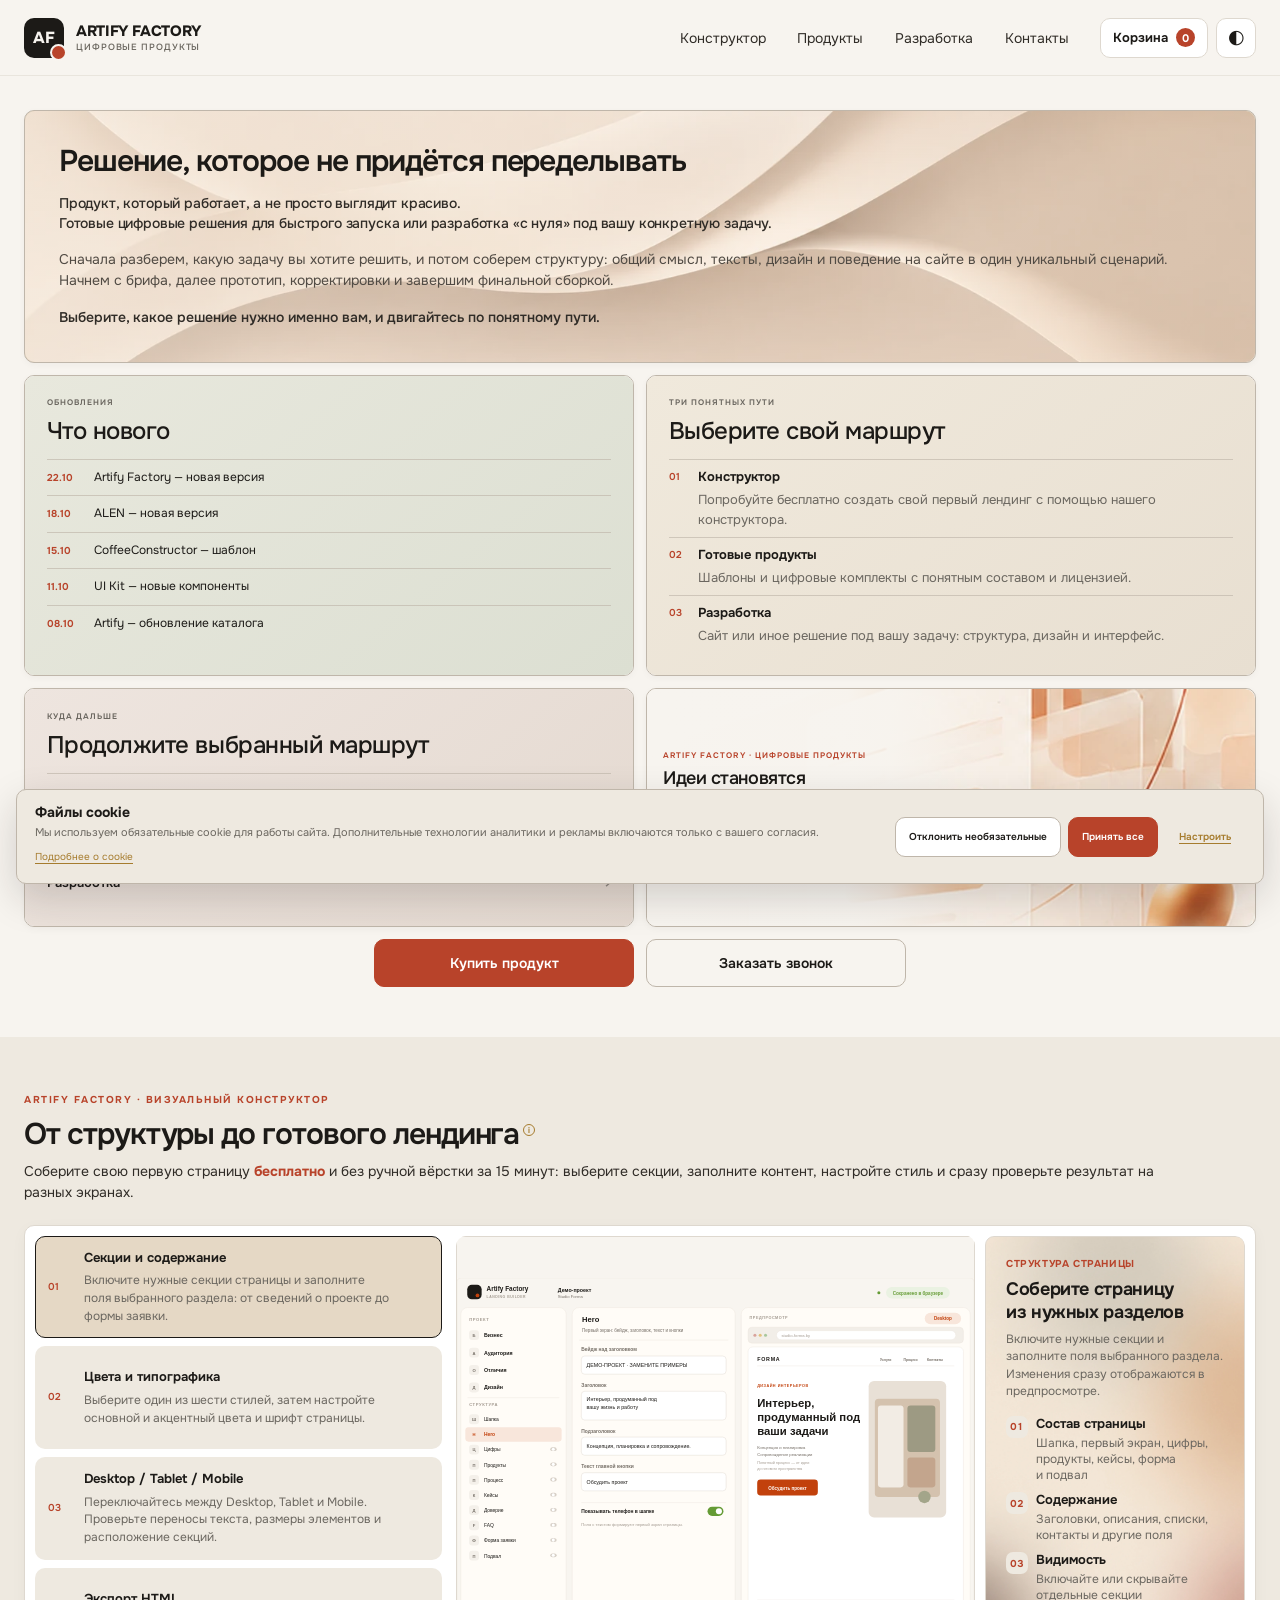
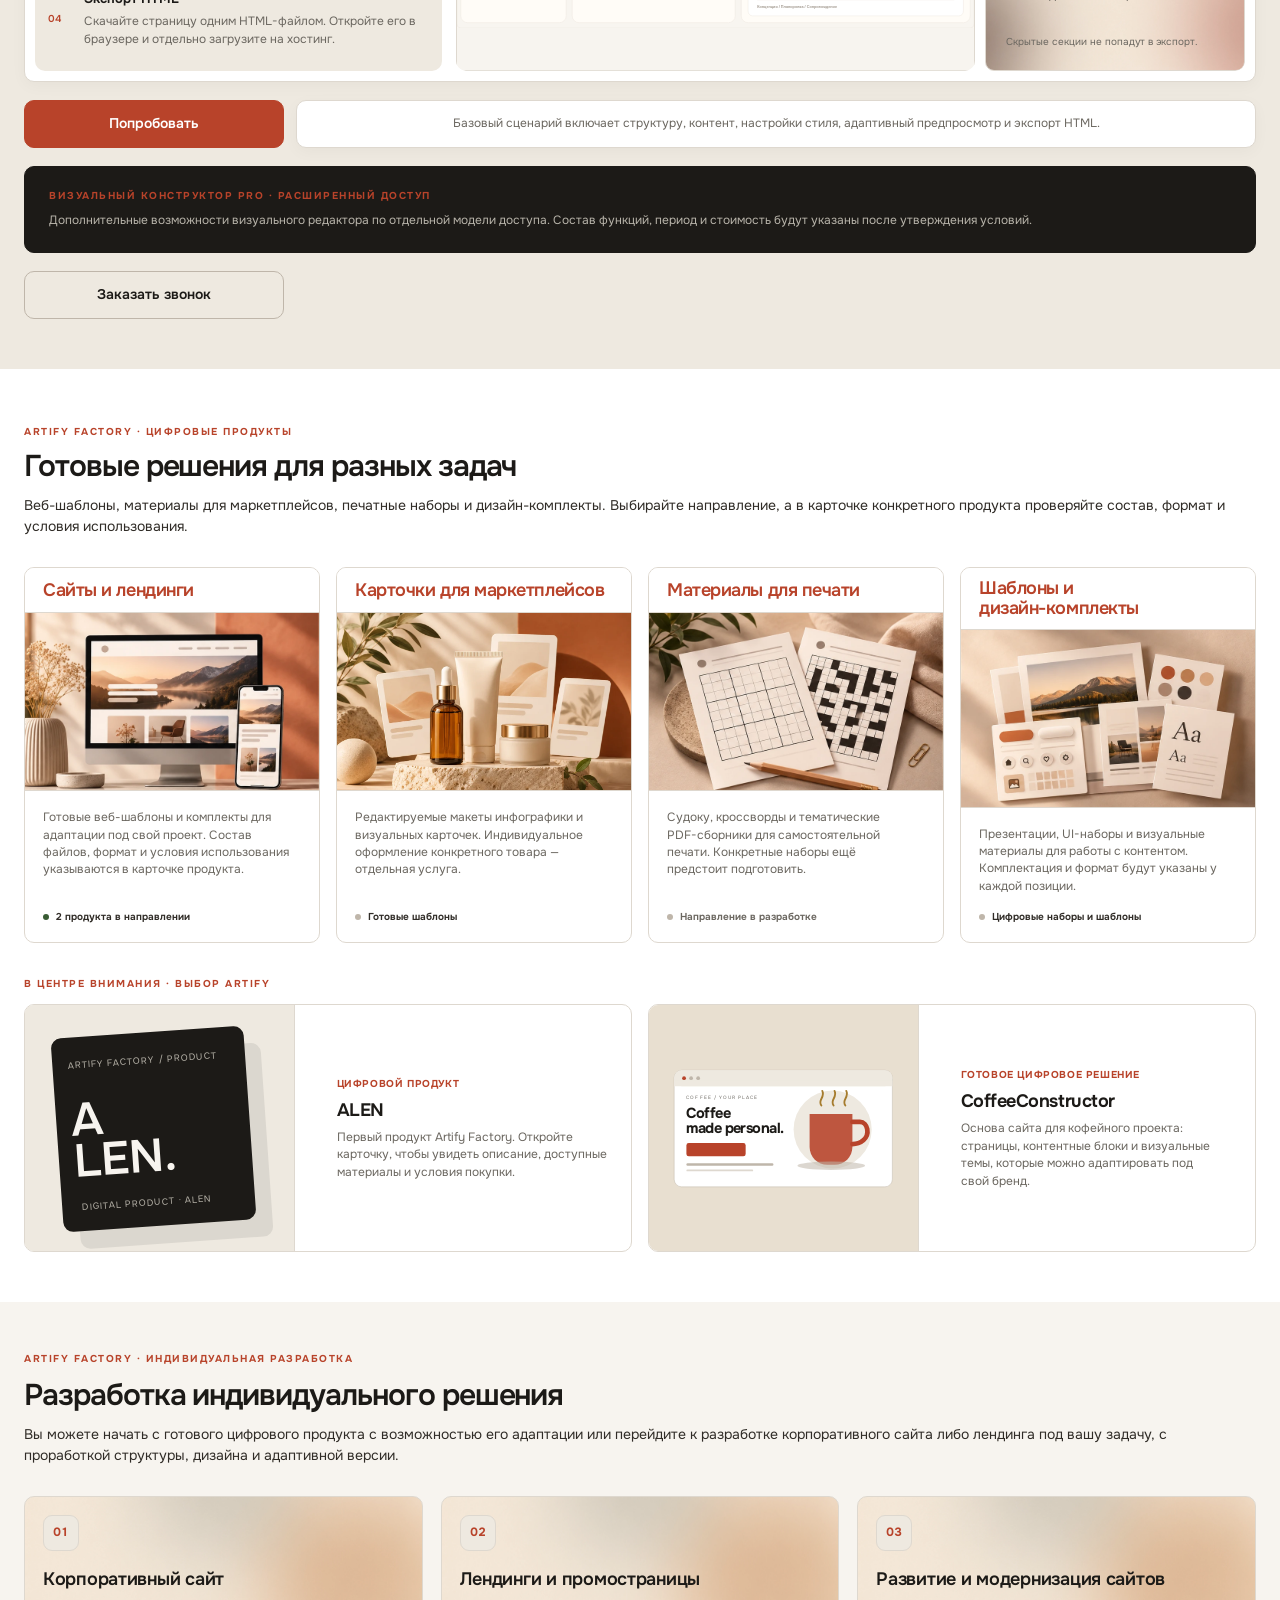
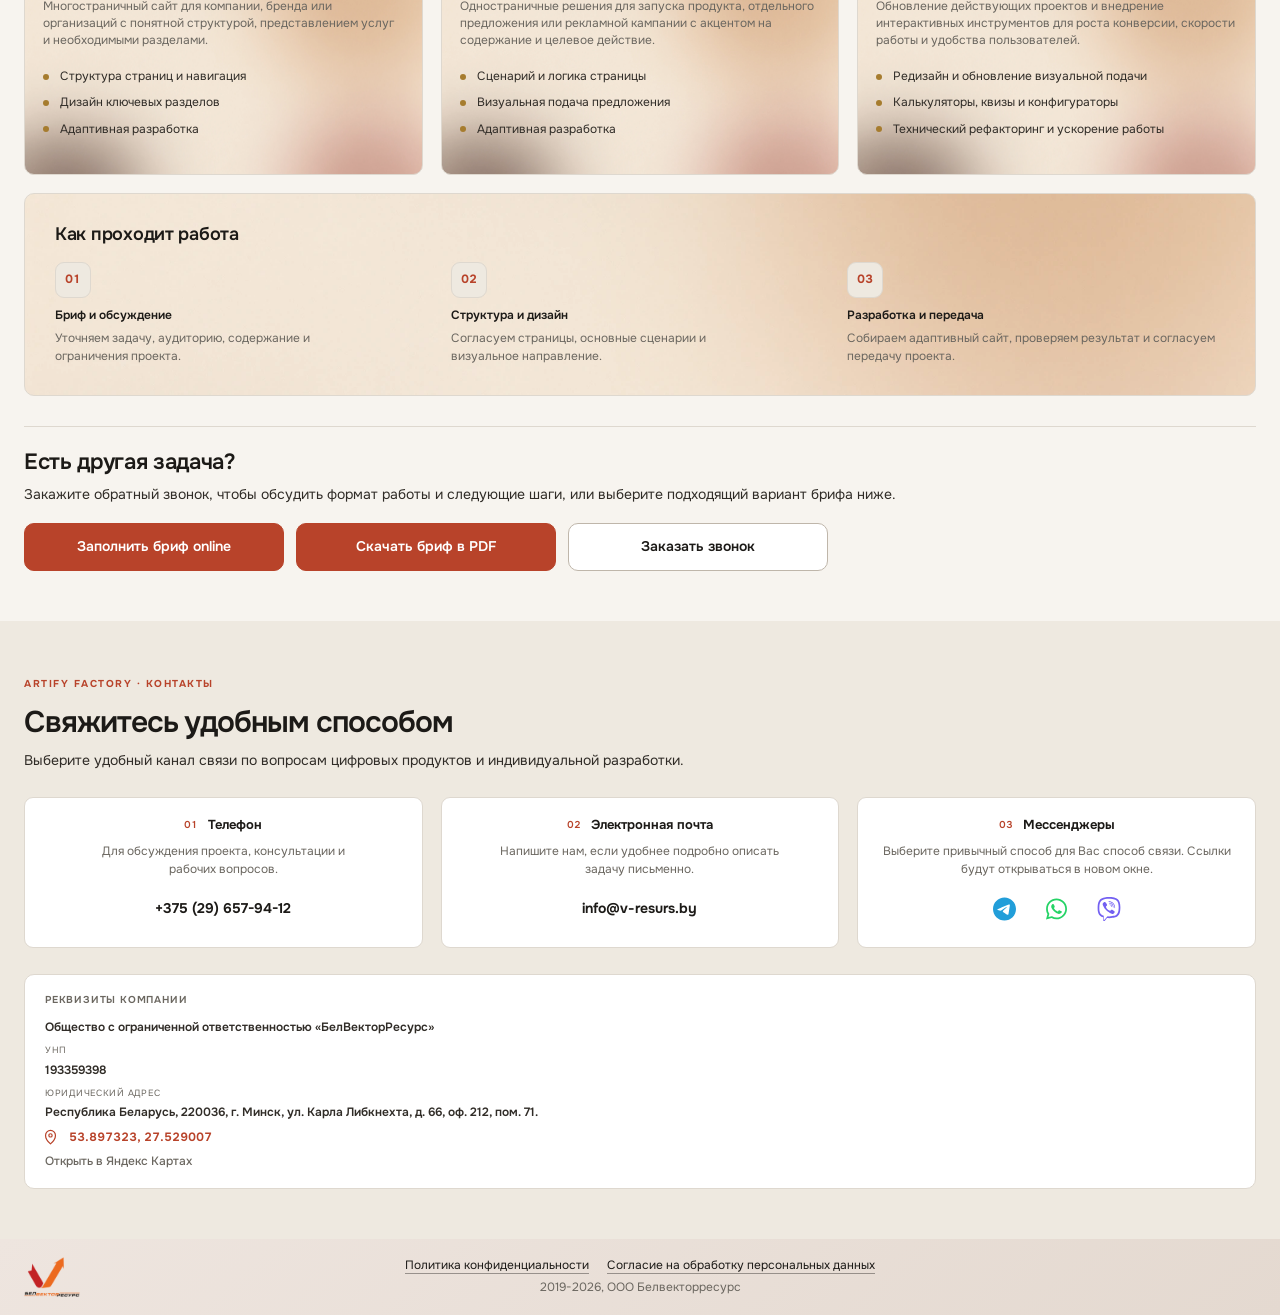
==== commit f20900f8: "1711026_new" ====
--- a/index.html
+++ b/index.html
@@ -6,11 +6,19 @@
   <meta charset="utf-8">
   <meta name="artify-constructor-build" content="trial-46.30-core-approved-five-changes">
 <meta name="viewport" content="width=device-width, initial-scale=1">
+  
+  <link rel="icon" type="image/x-icon" id="siteFaviconIco" href="assets/favicons/light/favicon.ico">
+  <link rel="icon" type="image/png" sizes="16x16" id="siteFavicon16" href="assets/favicons/light/favicon-16x16.png">
+  <link rel="icon" type="image/png" sizes="32x32" id="siteFavicon32" href="assets/favicons/light/favicon-32x32.png">
+  <link rel="apple-touch-icon" href="assets/favicons/light/apple-touch-icon.png">
+  <link rel="manifest" href="assets/favicons/site.webmanifest">
   <meta name="color-scheme" content="light dark">
   <meta name="description" content="Artify Factory — цифровые продукты, визуальный конструктор и индивидуальная разработка корпоративных сайтов и лендингов.">
-  <meta name="artify-version" content="trial-46.30.13-legal-final-brief-download-copy-form">
+  <meta name="artify-version" content="trial-46.30.25-tablet-development-cta-centering">
 <title>Artify Factory — цифровые продукты и индивидуальная разработка</title>
   <script src="assets/js/00-theme-preferences.js"></script>
+  <script src="assets/js/05-favicon-theme.js" defer></script>
+  <script src="assets/js/05-footer-current-year.js" defer></script>
   <link rel="stylesheet" href="assets/css/artify-site.css">
   <link rel="stylesheet" href="assets/css/40-legal-document-modal.css">
   <link rel="stylesheet" href="assets/css/41-legal-form-agreements.css">
@@ -25,7 +33,7 @@
 <!-- Approved desktop header icon sizing is preserved; optical icon normalization remains limited to max-width: 1150px. -->
 
 </head>
-<body data-artify-iteration="Artify · Trial 46.30.13 — legal text, service title, brief and form updates" data-artify-baseline="ARTIFY_MODAL_LAYOUT_STABLE_TRIAL_46" data-artify-source="index.html" data-artify-version="trial-46.30.13-final-legal-copy-brief-download-question-cta" data-artify-lineage="Version 3 locked > Version 3.1 navigation > Version 3.3 landing sections aligned to primary menu > Version 3.5 CTA flow > Version 3.6.2 constructor and email modal > Version 3.6.3 desktop section rhythm and separate CTA card > Version 3.6.4 global token attempt > Version 3.6.5 clean single-owner section rhythm > Version 3.6.16 integrated selection and development > Version 46.12 development CTA copy and action update > Trial 46.13 process panel responsive layout and callback CTA copy > Trial 46.14 development CTA alignment > Trial 46.16 responsive section rhythm > Trial 46.17 contacts and footer > Trial 46.18 square corporate logo and header-matched footer height > Trial 46.22 unified footer responsive breakpoints > Trial 46.27 contact rhythm and responsive layout > Trial 46.22 unified footer responsive breakpoints > Trial 46.27 contact rhythm and responsive layout > Trial 46.22 unified footer responsive breakpoints > Trial 46.27 contact rhythm and responsive layout">
+<body data-artify-iteration="Artify · Trial 46.30.25 · tablet development CTA centering" data-artify-baseline="ARTIFY_MODAL_LAYOUT_STABLE_TRIAL_46" data-artify-source="index.html" data-artify-version="trial-46.30.25-tablet-development-cta-centering" data-artify-lineage="Version 3 locked > Version 3.1 navigation > Version 3.3 landing sections aligned to primary menu > Version 3.5 CTA flow > Version 3.6.2 constructor and email modal > Version 3.6.3 desktop section rhythm and separate CTA card > Version 3.6.4 global token attempt > Version 3.6.5 clean single-owner section rhythm > Version 3.6.16 integrated selection and development > Version 46.12 development CTA copy and action update > Trial 46.13 process panel responsive layout and callback CTA copy > Trial 46.14 development CTA alignment > Trial 46.16 responsive section rhythm > Trial 46.17 contacts and footer > Trial 46.18 square corporate logo and header-matched footer height > Trial 46.22 unified footer responsive breakpoints > Trial 46.27 contact rhythm and responsive layout > Trial 46.22 unified footer responsive breakpoints > Trial 46.27 contact rhythm and responsive layout > Trial 46.22 unified footer responsive breakpoints > Trial 46.27 contact rhythm and responsive layout">
   <header class="site-header">
     <div class="container header-inner">
       <a class="brand" href="#home" data-route="home" aria-label="Artify Factory — на главную">
@@ -85,7 +93,7 @@
           <a href="#afLegalModal" data-legal-open="policy">Политика конфиденциальности</a>
           <a href="#afLegalModal" data-legal-open="consent">Согласие на обработку персональных данных</a>
         </nav>
-        <p class="footer-copy">2019-2026, ООО Белвекторресурс</p>
+        <p class="footer-copy">2019-<span id="footerCurrentYear">2026</span>, ООО Белвекторресурс</p>
       </div>
     </div>
   </footer>
@@ -239,7 +247,6 @@
         <span>Тема обращения</span>
         <select id="projectRequestType" name="requestType" aria-describedby="projectDiscussionIntro">
           <option value="callback">Обратный звонок</option>
-          <option value="question">Задать вопрос</option>
           <option value="product-help">Помощь с выбором цифрового продукта</option>
           <option value="product-adaptation">Адаптация готового решения под проект</option>
           <option value="corporate-site">Корпоративный сайт</option>
--- a/assets/css/artify-site.css
+++ b/assets/css/artify-site.css
@@ -6920,56 +6920,8 @@
   letter-spacing: var(--type-tracking-eyebrow);
 }
 
-/* Detached CTA area: keep the divider and left-aligned copy.
-   The single secondary button reuses the constructor CTA layout and shared size/type/radius tokens. */
-#app .landing-products-cta-container { margin-top: 30px; }
-#app .landing-products-cta-single-button-row { align-self: stretch; margin-top: 0; }
-#app .landing-products-cta {
-  display: flex;
-  flex-direction: column;
-  align-items: flex-start;
-  justify-content: flex-start;
-  gap: 18px;
-  width: 100%;
-  padding-top: 22px;
-  border-top: 1px solid var(--border);
-}
-#app .landing-products-cta-copy {
-  display: flex;
-  flex-direction: column;
-  align-items: flex-start;
-  gap: 8px;
-  width: 100%;
-  max-width: none;
-  min-width: 0;
-}
-#app .landing-products-cta-copy h3 {
-  margin: 0;
-  color: var(--text);
-  font-family: var(--font-body);
-  font-size: var(--type-card-heading);
-  font-weight: var(--type-weight-card-heading);
-  line-height: var(--type-line-card-heading);
-  letter-spacing: var(--type-tracking-card-heading);
-  text-wrap: balance;
-}
-#app .landing-products-cta-copy p {
-  width: 100%;
-  max-width: none;
-  margin: 0;
-  color: var(--text-secondary);
-  font-family: var(--font-body);
-  font-size: var(--type-body);
-  font-weight: var(--type-weight-body);
-  line-height: var(--type-line-body);
-  letter-spacing: var(--type-tracking-body);
-  text-wrap: pretty;
-  overflow-wrap: normal;
-}
 @media (max-width: 520px) {
   #app .landing-products-head { gap: 12px; margin-bottom: 20px; }
-  #app .landing-products-cta-container { margin-top: 22px; }
-  #app .landing-products-cta { padding-top: 18px; gap: 13px; }
 }
 
 @media (prefers-reduced-motion: reduce) {
@@ -7011,60 +6963,61 @@
 
 
 
-/* CTA alignment contract — mirror the approved Home Hero placement.
-   768–1439px: keep the two-button group centered in the available content width.
-   1440px+: use the same first Bento-column width and edge distribution as the Hero.
-   <=767px: stack both actions at full width, like the Hero mobile layout. */
+/* Trial 46.30.23 — unified development CTA buttons for tablet and desktop. */
 #app .landing-development-cta-actions {
   display: flex;
-  flex-wrap: nowrap;
+  flex-direction: column;
+  align-items: flex-start;
+  gap: 8px;
+  width: 100%;
+  min-width: 0;
+  margin: 0;
+}
+#app .landing-development-cta-buttons {
+  display: grid;
+  grid-template-columns: repeat(3, minmax(0, 1fr));
+  justify-content: start;
   align-items: stretch;
-  align-self: stretch;
-  justify-content: center;
   gap: var(--cta-button-gap);
   width: 100%;
+  max-width: calc(3 * var(--cta-button-width) + 2 * var(--cta-button-gap));
+  min-width: 0;
+}
+#app .landing-development-cta-buttons > .btn {
+  box-sizing: border-box;
+  display: inline-flex;
+  align-items: center;
+  justify-content: center;
+  width: 100%;
+  min-width: 0;
   max-width: 100%;
-  min-width: 0;
-  margin: 0;
-}
-#app .landing-development-cta-actions > .btn {
-  flex: 0 0 var(--cta-button-width);
-  width: var(--cta-button-width);
-  max-width: 100%;
-  min-width: 0;
+  min-height: var(--cta-button-height);
   height: var(--cta-button-height);
-  min-height: var(--cta-button-height);
   padding: 0 var(--cta-button-padding-x);
-}
-
-/* At 1440px+, match the Home Hero's left Bento track exactly:
-   two 260px CTAs are spread across the first 1.25fr track of the 1.25/.93/.93 grid. */
-@media (min-width: 1440px) {
-  #app .landing-development-cta-actions {
-    align-self: flex-start;
-    width: calc((100% - 24px) * 1.25 / 3.11);
-    justify-content: space-between;
-  }
-}
-
-/* <=767px: the Hero and development CTA pairs both become full-width vertical stacks. */
+  text-align: center;
+  white-space: normal;
+}
+#app .landing-development-cta-buttons > .landing-development-brief-desktop-pdf,
+#app .landing-development-cta-buttons > .landing-development-brief-mobile-pdf { display: none; }
+@media (min-width: 768px) {
+  #app .landing-development-cta-buttons > .landing-development-brief-desktop-pdf { display: inline-flex; }
+}
 @media (max-width: 767px) {
-  #app .landing-development-cta-actions {
-    display: grid;
+  #app .landing-development-cta-actions { align-items: stretch; gap: 0; }
+  #app .landing-development-cta-buttons {
     grid-template-columns: minmax(0, 1fr);
-    align-self: stretch;
     justify-content: stretch;
-    width: 100%;
+    max-width: none;
     gap: var(--cta-button-gap);
   }
-  #app .landing-development-cta-actions > .btn {
-    flex: 0 0 auto;
-    width: 100%;
-    max-width: none;
-    min-width: 0;
-  }
-}
-
+  #app .landing-development-cta-buttons > .landing-development-brief-online { display: none; }
+  #app .landing-development-cta-buttons > .landing-development-brief-mobile-pdf { display: inline-flex; }
+}
+
+/* Trial 46.30.25 — center the three-button development CTA on tablet widths. */
+@media (min-width: 768px) and (max-width: 1024px) {
+  #app .landing-development-cta-buttons { margin-inline: auto; }
+}
 
 /* Trial 39 — touch-only guidance for full-card links.
    Hints are outside the cards; desktop/mouse presentation remains unchanged.
@@ -7309,7 +7262,7 @@
   visibility: visible;
 }
 
-/* Do not introduce a hover border or fill change on secondary "Задать вопрос" CTAs.
+/* Do not introduce a hover border or fill change on secondary "Заказать звонок" CTAs.
    Keyboard :focus-visible remains untouched for accessibility. The outline color #1C1A17
    belongs only to the selected left constructor step in 90-hero-background-and-constructor-active.css. */
 #app a.btn-secondary-hero[data-action="discuss-project"]:hover {
@@ -7476,23 +7429,3 @@
   font-size: var(--type-body);
   line-height: 1.4;
 }
-#app .landing-development-brief-downloads {
-  display: flex;
-  flex-direction: column;
-  align-items: flex-start;
-  justify-content: center;
-  gap: 6px;
-}
-#app .landing-development-brief-pdf {
-  color: var(--text-muted);
-  font-size: var(--type-secondary, 12px);
-  text-decoration: underline;
-  text-underline-offset: 3px;
-}
-#app .landing-development-brief-pdf:hover,
-#app .landing-development-brief-pdf:focus-visible { color: var(--accent); }
-@media (max-width: 768px) {
-  #app .landing-development-brief-downloads { width: 100%; align-items: stretch; }
-  #app .landing-development-brief-downloads > .btn { width: 100%; }
-  #app .landing-development-brief-pdf { align-self: center; }
-}
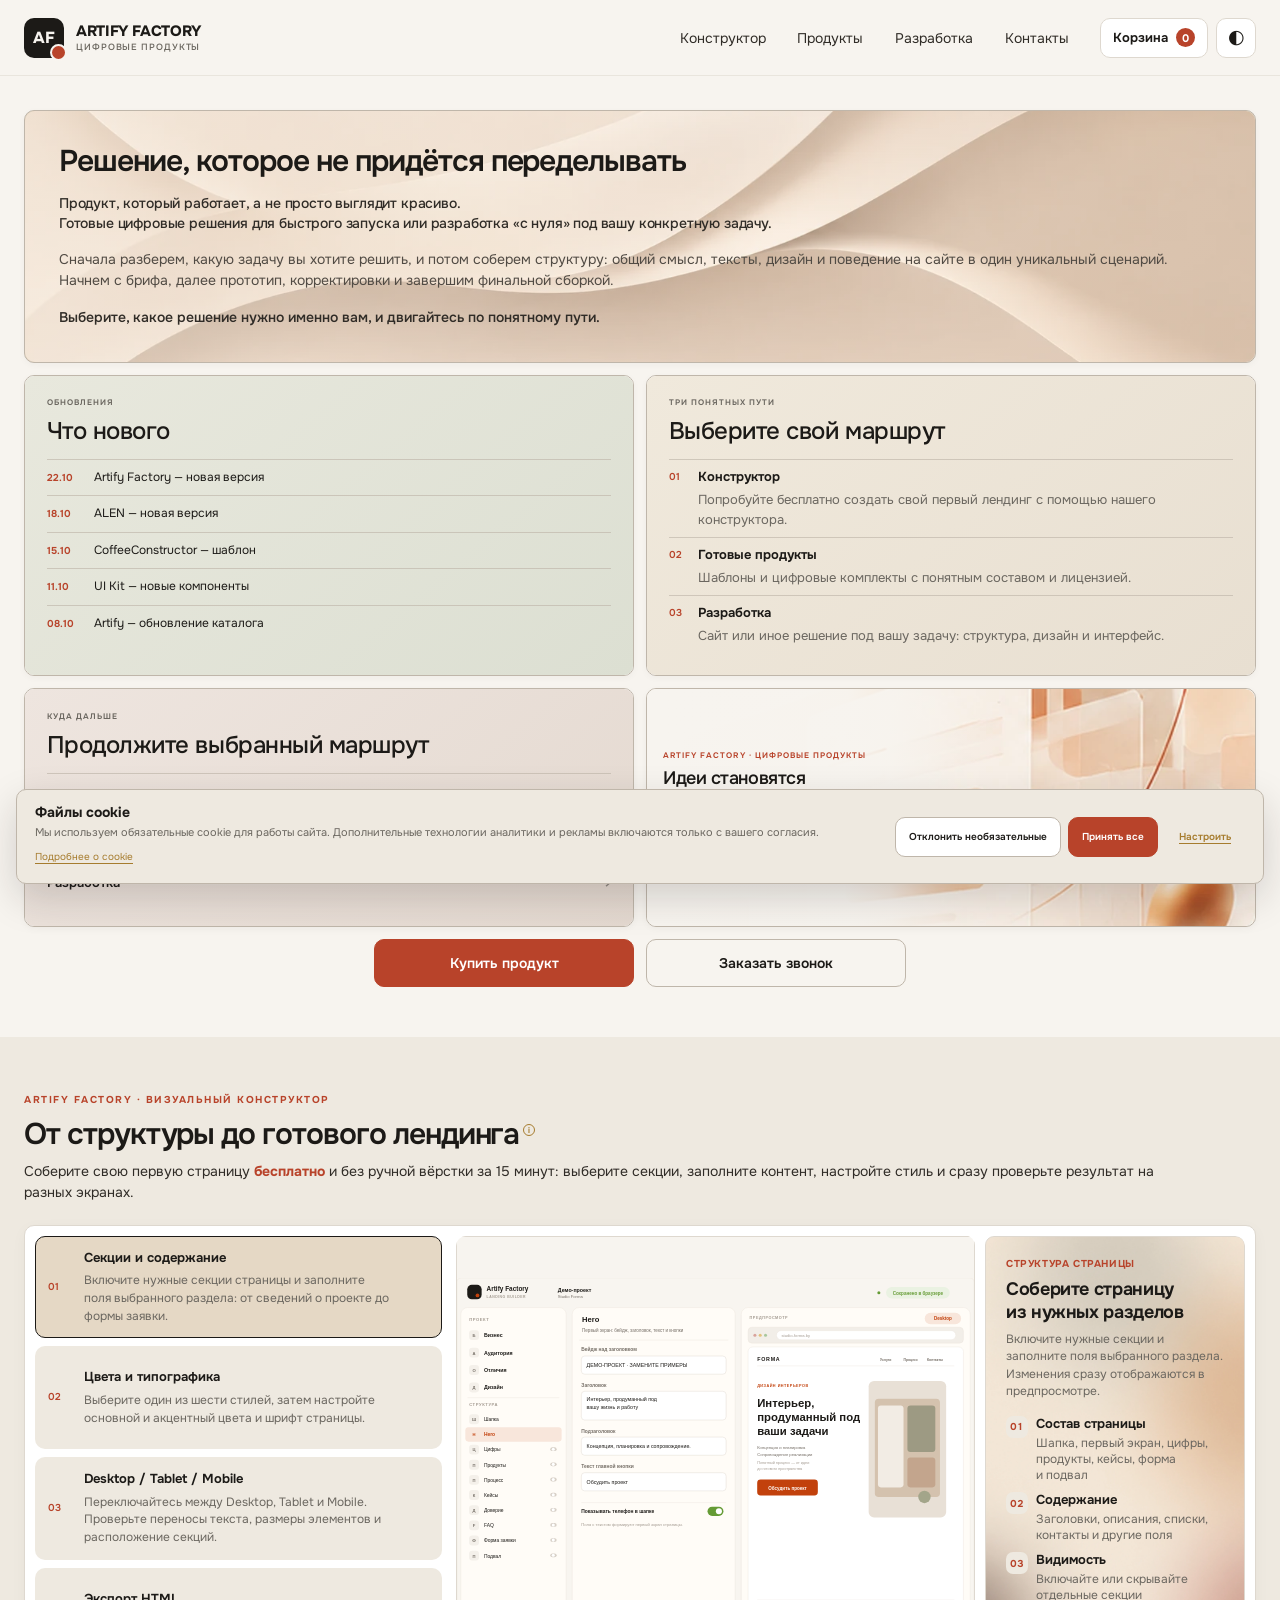
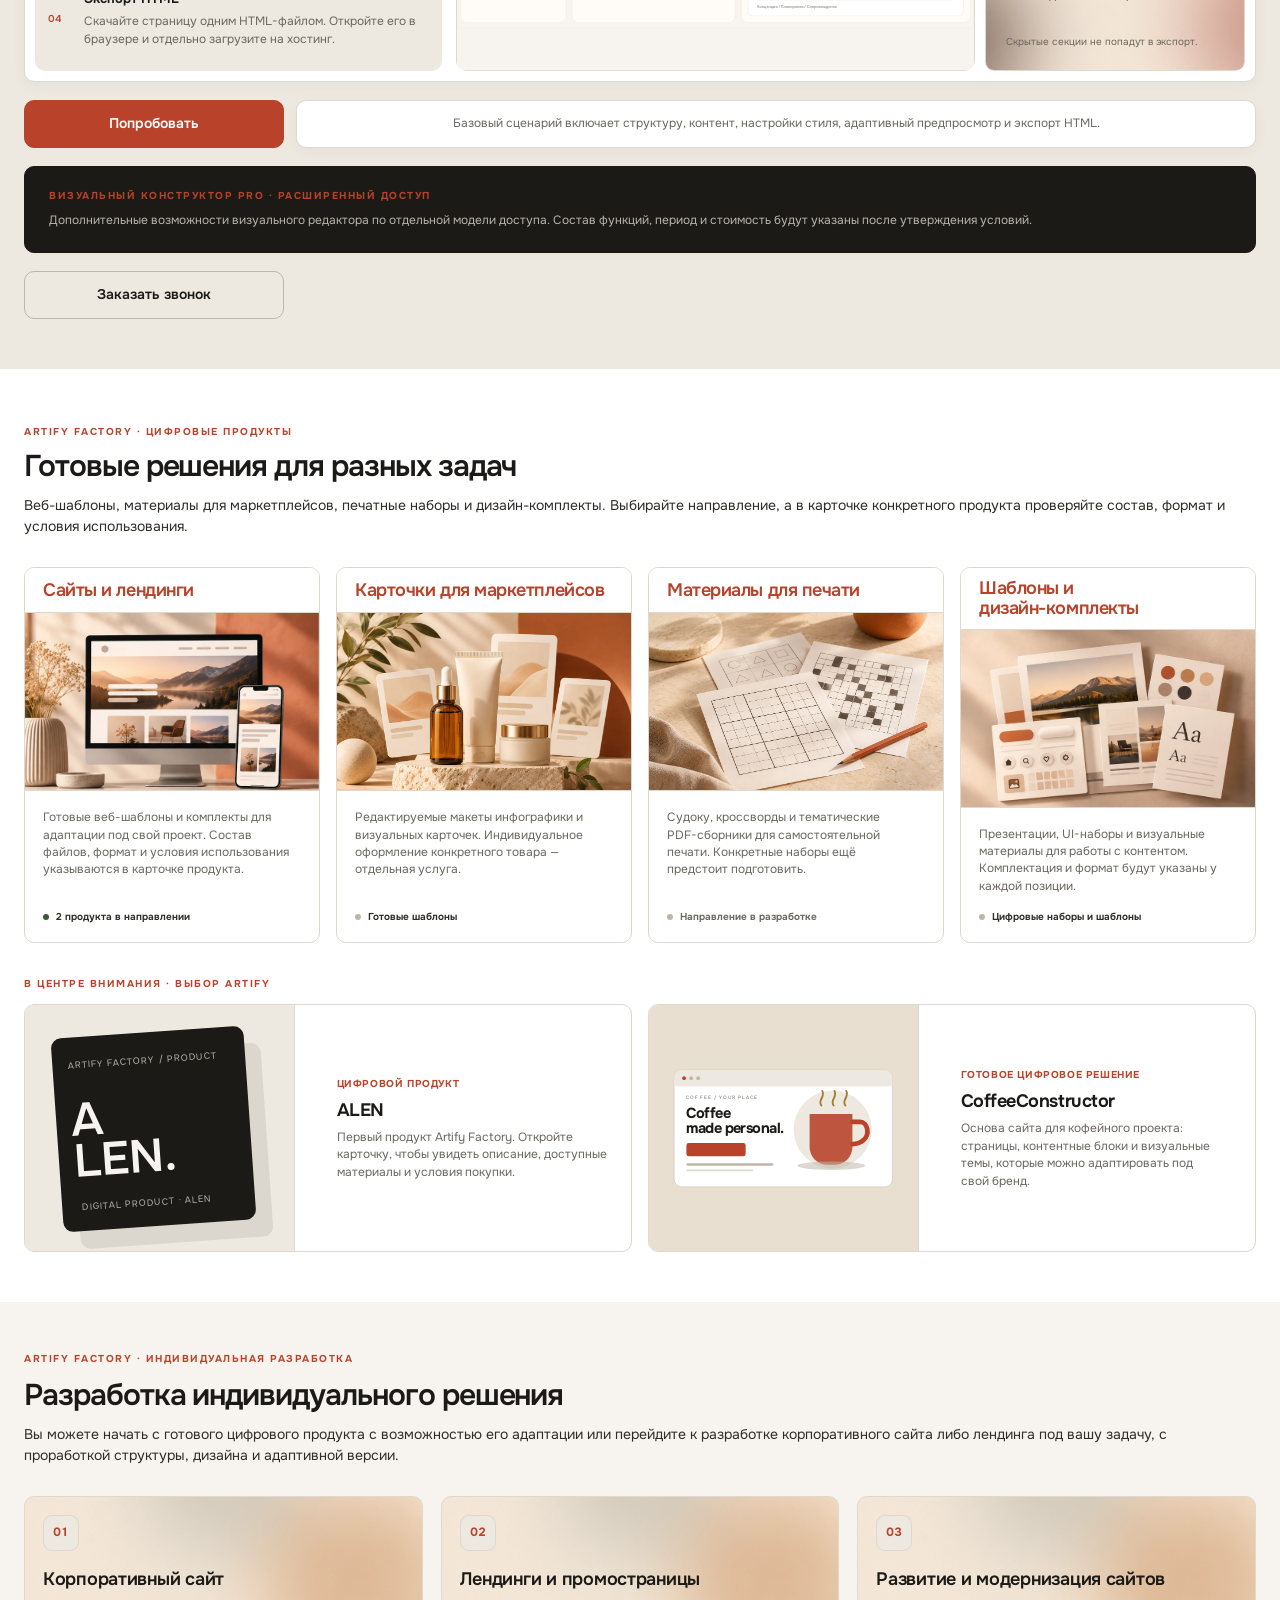
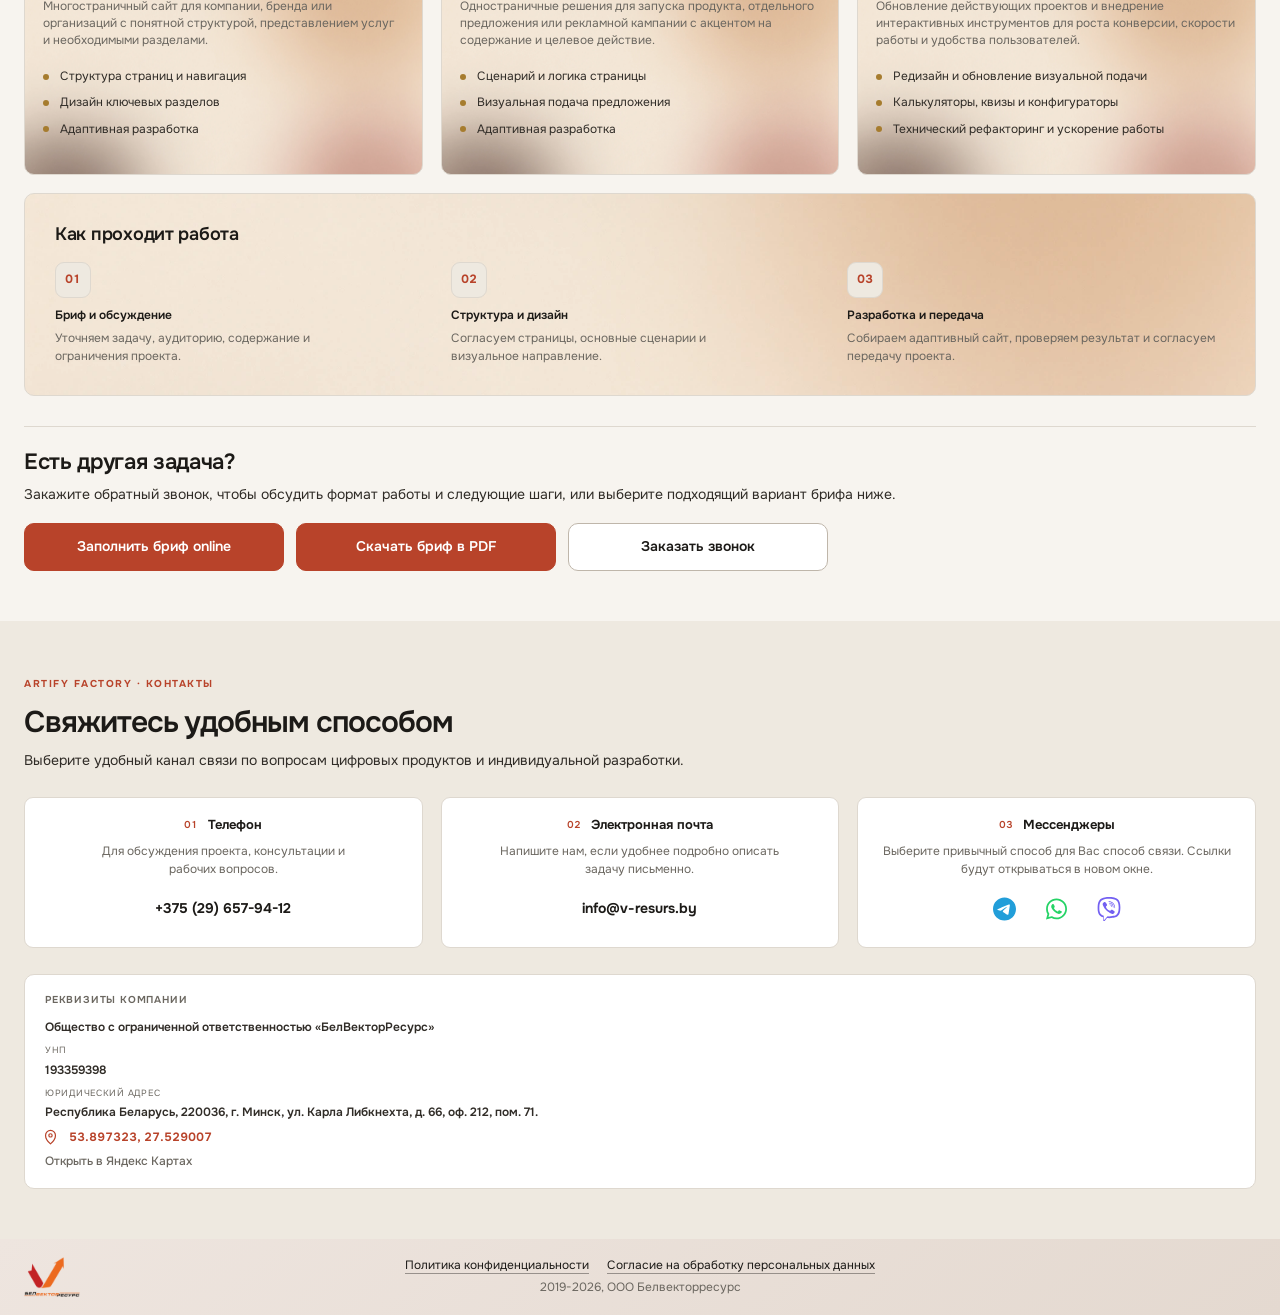
==== commit bfb42af1: "18112026_test" ====
--- a/index.html
+++ b/index.html
@@ -14,7 +14,7 @@
   <link rel="manifest" href="assets/favicons/site.webmanifest">
   <meta name="color-scheme" content="light dark">
   <meta name="description" content="Artify Factory — цифровые продукты, визуальный конструктор и индивидуальная разработка корпоративных сайтов и лендингов.">
-  <meta name="artify-version" content="trial-46.30.25-tablet-development-cta-centering">
+  <meta name="artify-version" content="trial-46.30.32-online-brief-shared-schema-legal-modal-single-choice">
 <title>Artify Factory — цифровые продукты и индивидуальная разработка</title>
   <script src="assets/js/00-theme-preferences.js"></script>
   <script src="assets/js/05-favicon-theme.js" defer></script>
@@ -33,7 +33,7 @@
 <!-- Approved desktop header icon sizing is preserved; optical icon normalization remains limited to max-width: 1150px. -->
 
 </head>
-<body data-artify-iteration="Artify · Trial 46.30.25 · tablet development CTA centering" data-artify-baseline="ARTIFY_MODAL_LAYOUT_STABLE_TRIAL_46" data-artify-source="index.html" data-artify-version="trial-46.30.25-tablet-development-cta-centering" data-artify-lineage="Version 3 locked > Version 3.1 navigation > Version 3.3 landing sections aligned to primary menu > Version 3.5 CTA flow > Version 3.6.2 constructor and email modal > Version 3.6.3 desktop section rhythm and separate CTA card > Version 3.6.4 global token attempt > Version 3.6.5 clean single-owner section rhythm > Version 3.6.16 integrated selection and development > Version 46.12 development CTA copy and action update > Trial 46.13 process panel responsive layout and callback CTA copy > Trial 46.14 development CTA alignment > Trial 46.16 responsive section rhythm > Trial 46.17 contacts and footer > Trial 46.18 square corporate logo and header-matched footer height > Trial 46.22 unified footer responsive breakpoints > Trial 46.27 contact rhythm and responsive layout > Trial 46.22 unified footer responsive breakpoints > Trial 46.27 contact rhythm and responsive layout > Trial 46.22 unified footer responsive breakpoints > Trial 46.27 contact rhythm and responsive layout">
+<body data-artify-iteration="Artify · Trial 46.30.31 · online brief control states and export cleanup" data-artify-baseline="ARTIFY_MODAL_LAYOUT_STABLE_TRIAL_46" data-artify-source="index.html" data-artify-version="trial-46.30.32-online-brief-shared-schema-legal-modal-single-choice" data-artify-lineage="Version 3 locked > Version 3.1 navigation > Version 3.3 landing sections aligned to primary menu > Version 3.5 CTA flow > Version 3.6.2 constructor and email modal > Version 3.6.3 desktop section rhythm and separate CTA card > Version 3.6.4 global token attempt > Version 3.6.5 clean single-owner section rhythm > Version 3.6.16 integrated selection and development > Version 46.12 development CTA copy and action update > Trial 46.13 process panel responsive layout and callback CTA copy > Trial 46.14 development CTA alignment > Trial 46.16 responsive section rhythm > Trial 46.17 contacts and footer > Trial 46.18 square corporate logo and header-matched footer height > Trial 46.22 unified footer responsive breakpoints > Trial 46.27 contact rhythm and responsive layout > Trial 46.22 unified footer responsive breakpoints > Trial 46.27 contact rhythm and responsive layout > Trial 46.22 unified footer responsive breakpoints > Trial 46.27 contact rhythm and responsive layout">
   <header class="site-header">
     <div class="container header-inner">
       <a class="brand" href="#home" data-route="home" aria-label="Artify Factory — на главную">
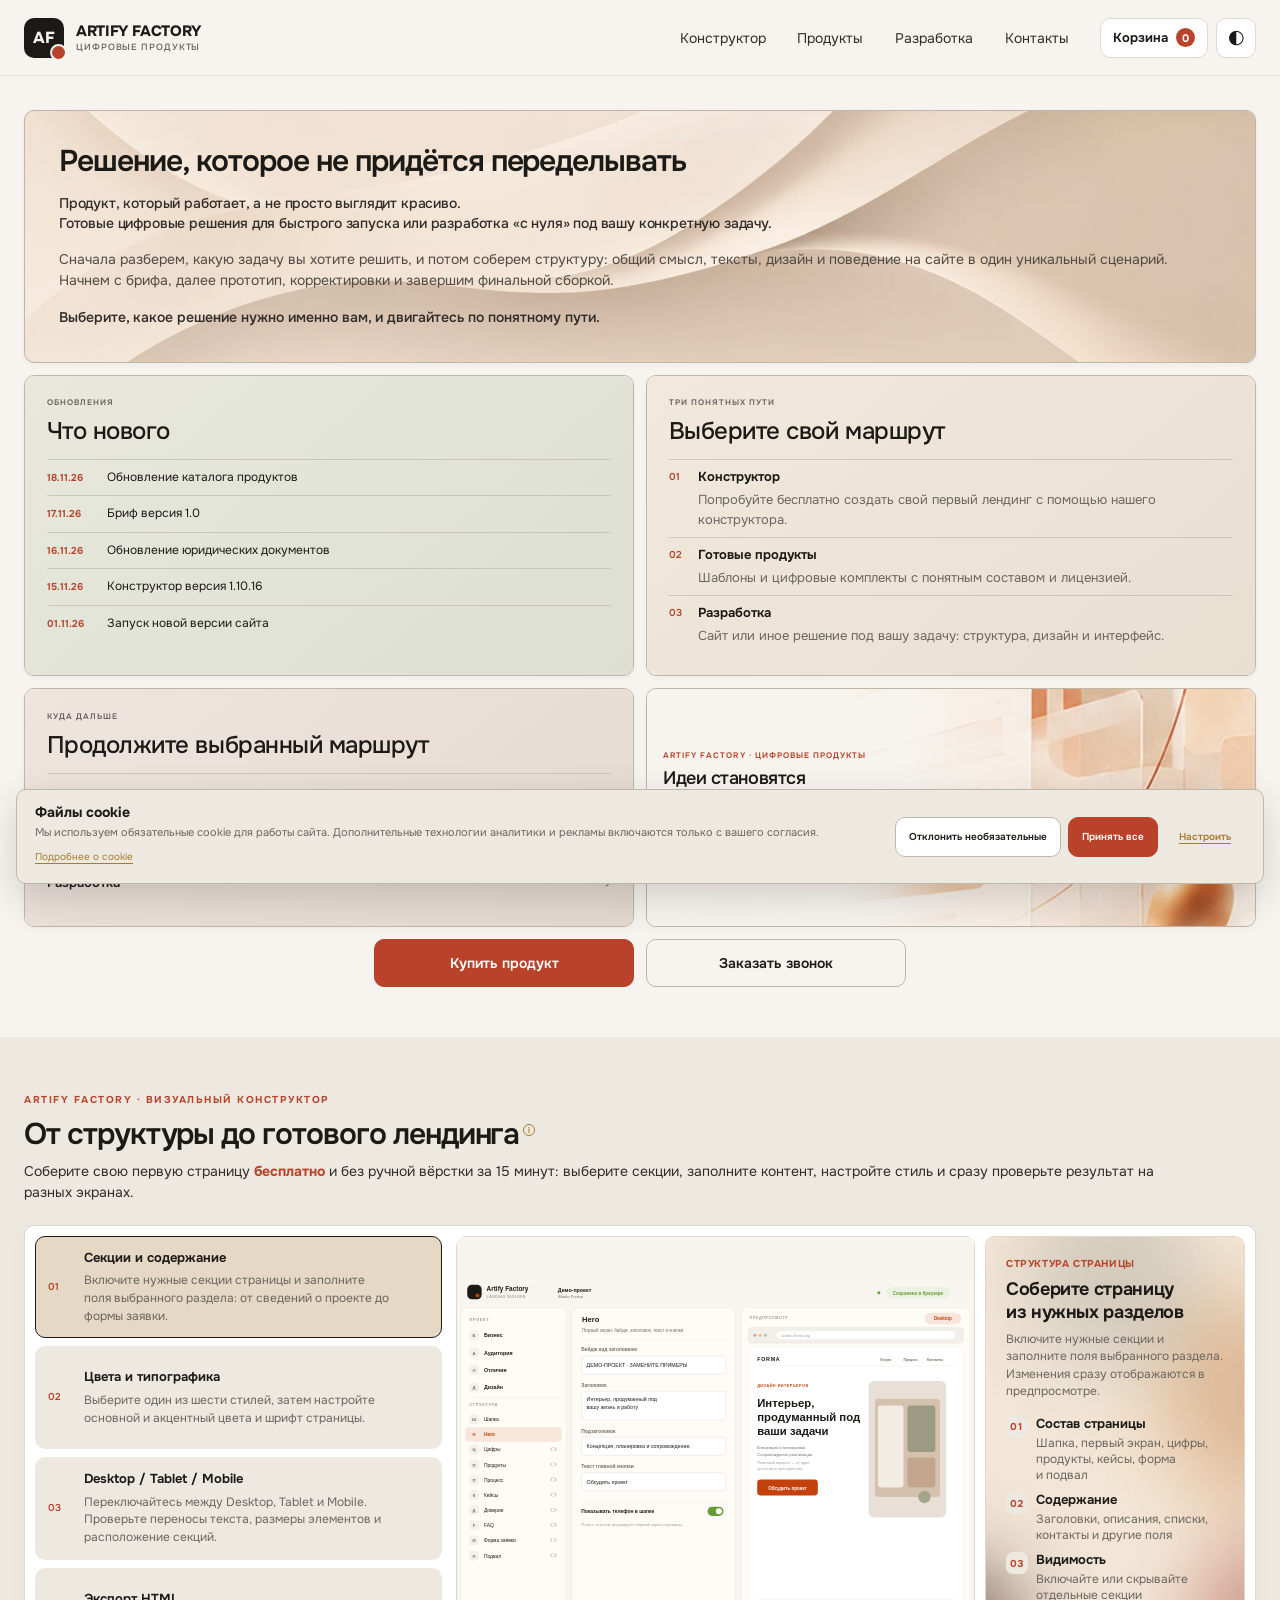
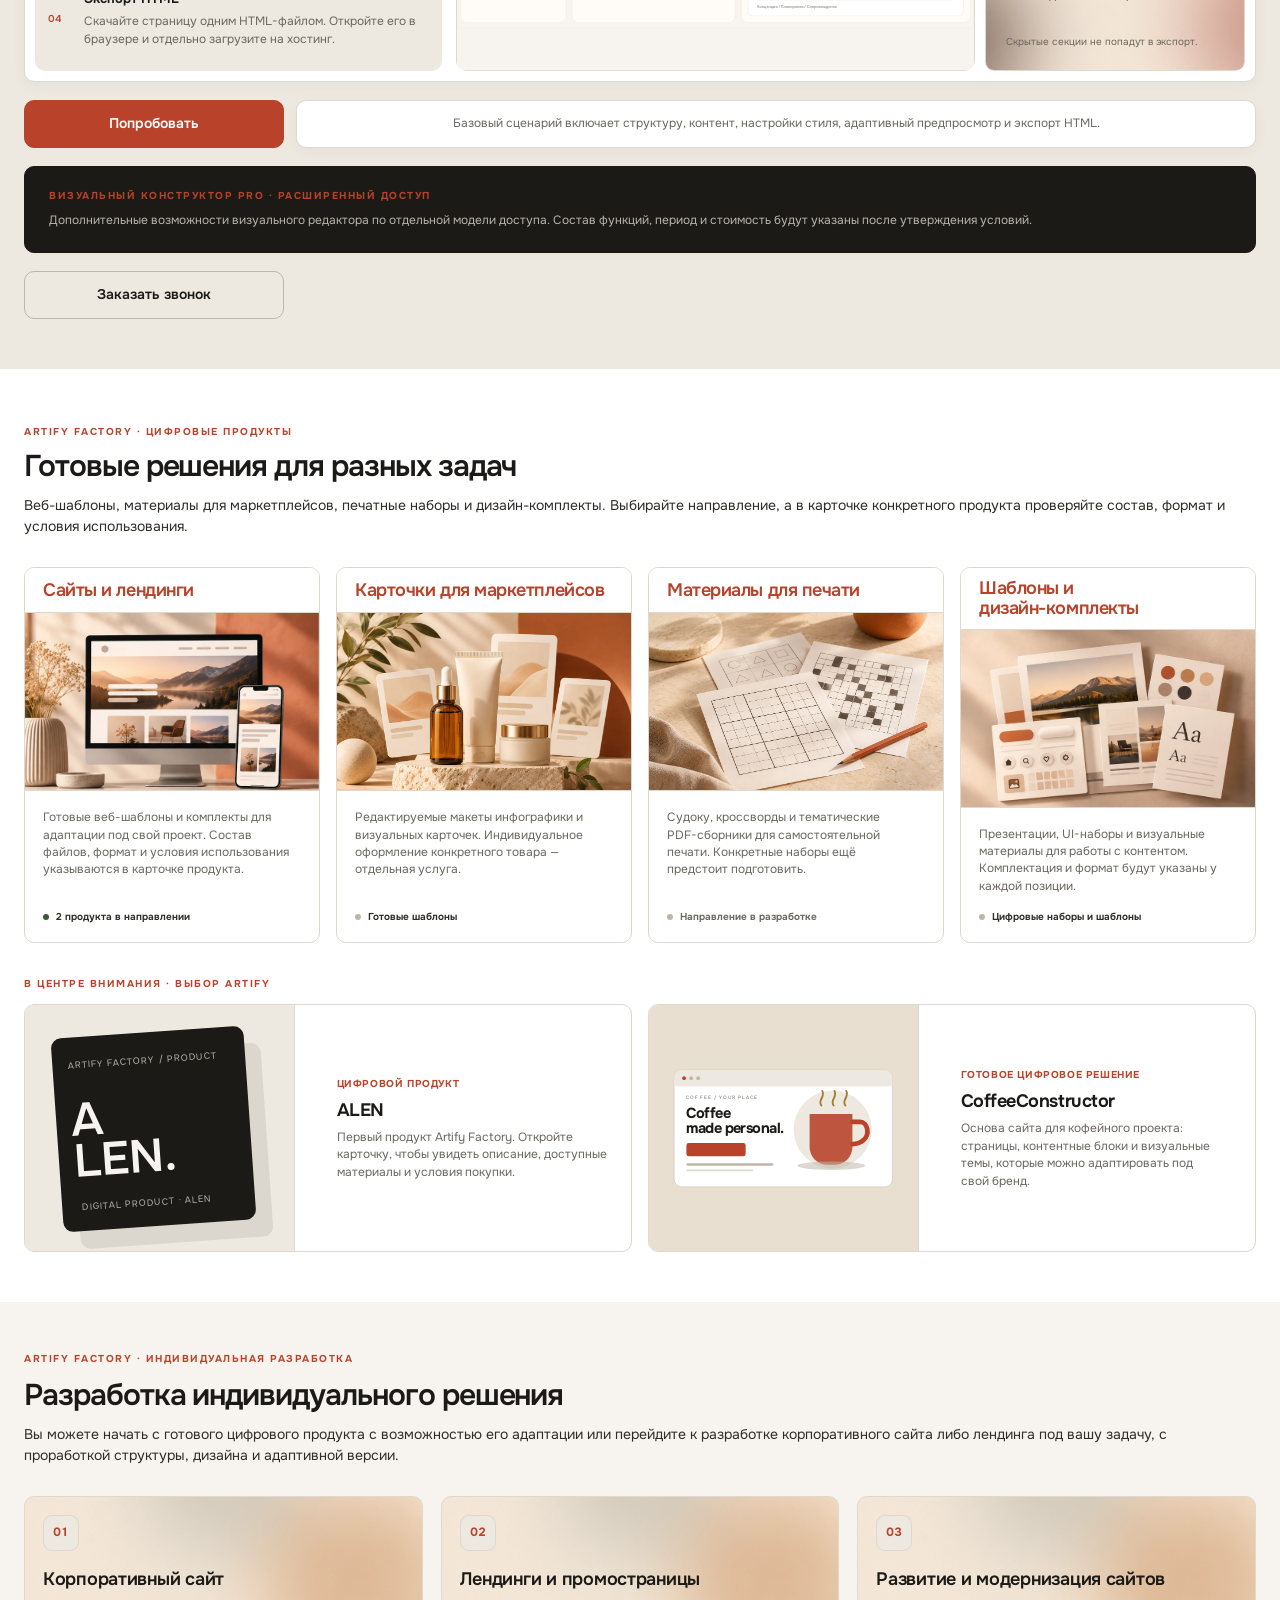
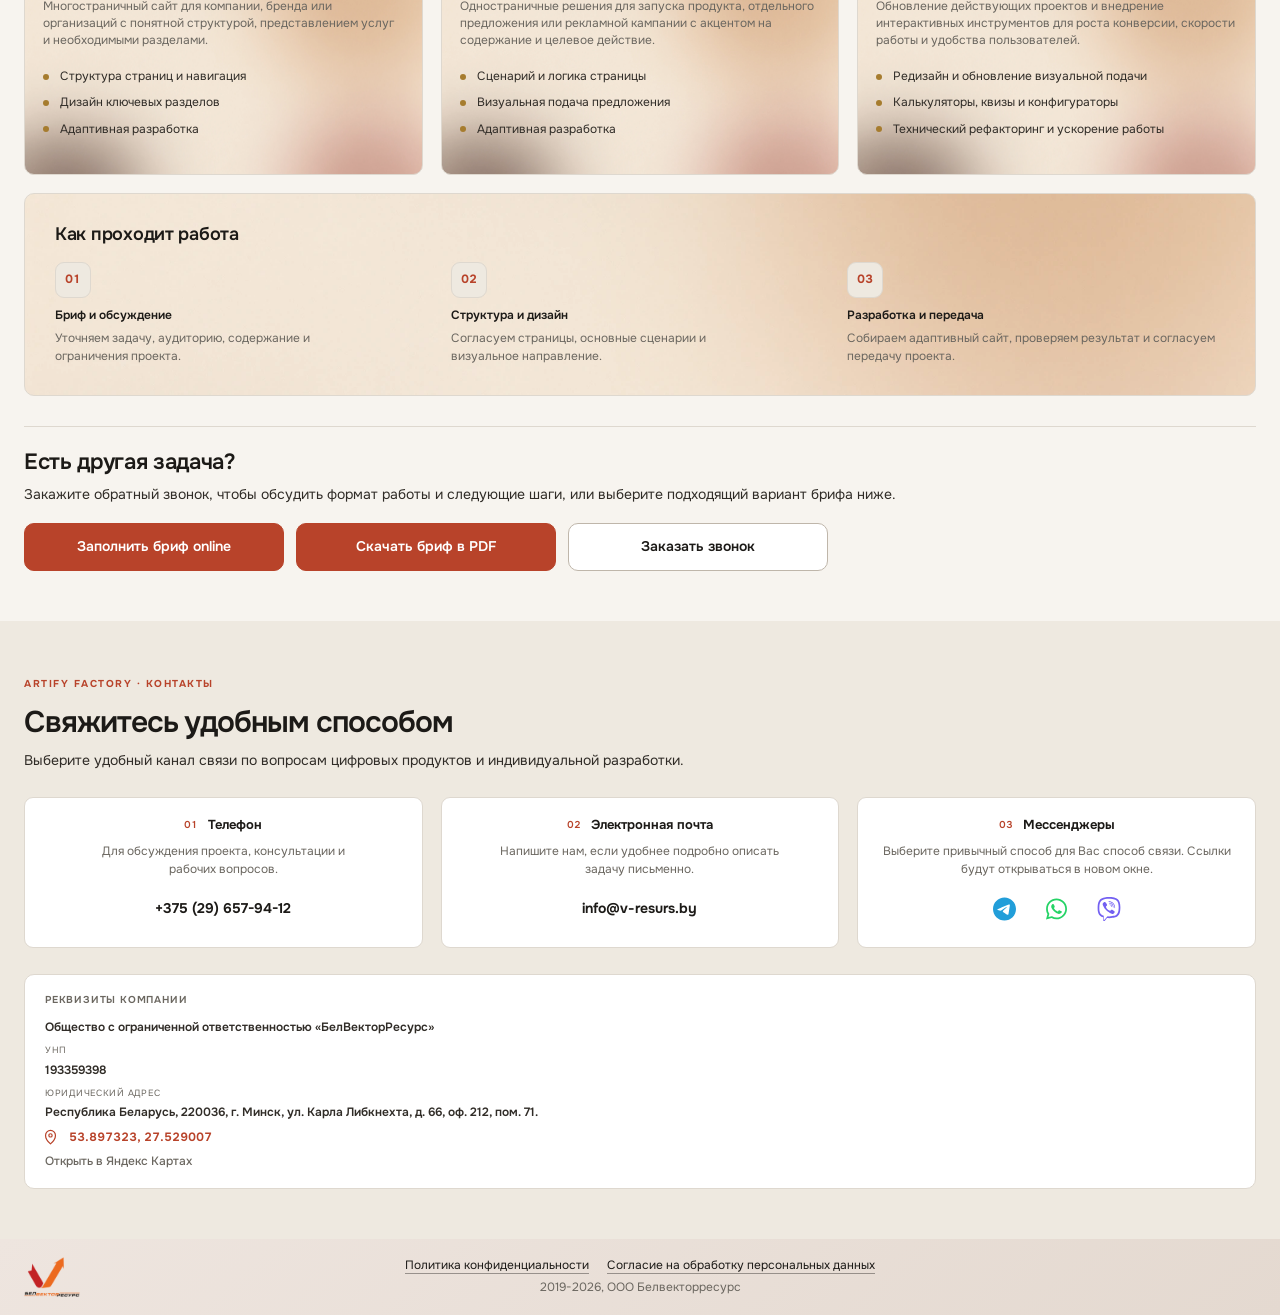
==== commit 9d2c8e8c: "18112026_new" ====
--- a/index.html
+++ b/index.html
@@ -14,7 +14,7 @@
   <link rel="manifest" href="assets/favicons/site.webmanifest">
   <meta name="color-scheme" content="light dark">
   <meta name="description" content="Artify Factory — цифровые продукты, визуальный конструктор и индивидуальная разработка корпоративных сайтов и лендингов.">
-  <meta name="artify-version" content="trial-46.30.32-online-brief-shared-schema-legal-modal-single-choice">
+  <meta name="artify-version" content="trial-46.30.34-hero-updates-code-audit-baseline">
 <title>Artify Factory — цифровые продукты и индивидуальная разработка</title>
   <script src="assets/js/00-theme-preferences.js"></script>
   <script src="assets/js/05-favicon-theme.js" defer></script>
@@ -33,7 +33,7 @@
 <!-- Approved desktop header icon sizing is preserved; optical icon normalization remains limited to max-width: 1150px. -->
 
 </head>
-<body data-artify-iteration="Artify · Trial 46.30.31 · online brief control states and export cleanup" data-artify-baseline="ARTIFY_MODAL_LAYOUT_STABLE_TRIAL_46" data-artify-source="index.html" data-artify-version="trial-46.30.32-online-brief-shared-schema-legal-modal-single-choice" data-artify-lineage="Version 3 locked > Version 3.1 navigation > Version 3.3 landing sections aligned to primary menu > Version 3.5 CTA flow > Version 3.6.2 constructor and email modal > Version 3.6.3 desktop section rhythm and separate CTA card > Version 3.6.4 global token attempt > Version 3.6.5 clean single-owner section rhythm > Version 3.6.16 integrated selection and development > Version 46.12 development CTA copy and action update > Trial 46.13 process panel responsive layout and callback CTA copy > Trial 46.14 development CTA alignment > Trial 46.16 responsive section rhythm > Trial 46.17 contacts and footer > Trial 46.18 square corporate logo and header-matched footer height > Trial 46.22 unified footer responsive breakpoints > Trial 46.27 contact rhythm and responsive layout > Trial 46.22 unified footer responsive breakpoints > Trial 46.27 contact rhythm and responsive layout > Trial 46.22 unified footer responsive breakpoints > Trial 46.27 contact rhythm and responsive layout">
+<body data-artify-iteration="Artify · Trial 46.30.34 · Hero full date and code audit baseline" data-artify-baseline="ARTIFY_MODAL_LAYOUT_STABLE_TRIAL_46" data-artify-source="index.html" data-artify-version="trial-46.30.34-hero-full-date-and-code-audit" data-artify-lineage="Version 3 locked > Version 3.1 navigation > Version 3.3 landing sections aligned to primary menu > Version 3.5 CTA flow > Version 3.6.2 constructor and email modal > Version 3.6.3 desktop section rhythm and separate CTA card > Version 3.6.4 global token attempt > Version 3.6.5 clean single-owner section rhythm > Version 3.6.16 integrated selection and development > Version 46.12 development CTA copy and action update > Trial 46.13 process panel responsive layout and callback CTA copy > Trial 46.14 development CTA alignment > Trial 46.16 responsive section rhythm > Trial 46.17 contacts and footer > Trial 46.18 square corporate logo and header-matched footer height > Trial 46.22 unified footer responsive breakpoints > Trial 46.27 contact rhythm and responsive layout > Trial 46.22 unified footer responsive breakpoints > Trial 46.27 contact rhythm and responsive layout > Trial 46.22 unified footer responsive breakpoints > Trial 46.27 contact rhythm and responsive layout">
   <header class="site-header">
     <div class="container header-inner">
       <a class="brand" href="#home" data-route="home" aria-label="Artify Factory — на главную">
@@ -175,9 +175,8 @@
   <div class="constructor-email-overlay" id="constructor-email-overlay" hidden>
     <section class="constructor-email-dialog" role="dialog" aria-modal="true" aria-labelledby="constructor-email-title" aria-describedby="constructor-email-intro">
       <button class="constructor-email-close" type="button" data-constructor-email-close aria-label="Закрыть окно">×</button>
-      <span class="eyebrow">Artify Factory · визуальный конструктор</span>
-      <h2 id="constructor-email-title">Откройте редактор на устройстве с экраном шире 1100 px</h2>
-      <p class="constructor-email-intro" id="constructor-email-intro">Рабочий редактор необходимо использовать на устройствах с разрешением экрана более чем 1100 px. Укажите e-mail, чтобы в рабочей версии получить ссылку для открытия редактора на подходящем устройстве.</p>
+      <h2 id="constructor-email-title">Получить ссылку</h2>
+      <p class="constructor-email-intro" id="constructor-email-intro">Укажите e-mail, чтобы получить ссылку для открытия редактора на подходящем устройстве.</p>
       <form id="constructor-email-form" novalidate>
         <label class="constructor-email-field" for="constructor-email-input"><span class="constructor-email-label">E-mail <span class="constructor-email-required" aria-hidden="true">*</span></span>
           <input id="constructor-email-input" name="email" type="email" autocomplete="email" inputmode="email" placeholder="name@example.com" required aria-describedby="constructor-email-error">
@@ -187,8 +186,7 @@
           <label class="constructor-email-consent-row" id="constructor-email-consent-row"><input type="checkbox" id="constructor-email-consent" name="personalDataConsent" required><span>Даю согласие на обработку адреса электронной почты для отправки ссылки на редактор. <a href="#afLegalModal" data-legal-open="consent">Согласие на обработку персональных данных</a>.</span></label>
           <label class="constructor-email-consent-row" id="constructor-email-policy-row"><input type="checkbox" id="constructor-email-policy" name="privacyPolicyAccepted" required><span>Подтверждаю, что ознакомлен(а) с <a href="#afLegalModal" data-legal-open="policy">Политикой конфиденциальности и обработки персональных данных</a>.</span></label>
         </div>
-        <button class="btn btn-accent constructor-email-submit" type="submit">Отправить ссылку на e-mail</button>
-        <p class="constructor-email-demo-note">Демонстрационный режим: пока сервер не подключён, адрес не сохраняется и письмо не отправляется.</p>
+        <button class="btn btn-accent constructor-email-submit" type="submit" aria-disabled="true">Отправить ссылку на e-mail</button>
         <div class="constructor-email-status" id="constructor-email-status" role="status" aria-live="polite" hidden></div>
       </form>
     </section>
--- a/assets/css/artify-site.css
+++ b/assets/css/artify-site.css
@@ -1614,7 +1614,7 @@
 .bento-links-bg{background:var(--bento-links-card-background);}.bento-updates-bg { background:linear-gradient(140deg,#e8e8dd 0%,#dcdfd2 100%); }.bento-paths-bg::after,.bento-links-bg::after,.bento-updates-bg::after { content:none;display:none; }.bento-kicker { display:block;text-transform:uppercase;color:var(--text-muted);overflow-wrap:anywhere; }.bento-card-content h2 { margin:10px 0 13px;overflow-wrap:anywhere;text-wrap:balance; }
 .bento-path-row{display:grid;grid-template-columns:24px minmax(0,1fr);gap:9px;padding:9px 0;border-top:1px solid color-mix(in srgb,var(--border-strong) 66%,transparent);align-items:start;}
 .bento-path-row>span{font:600 var(--af-font-px-10)/1.45 var(--font-body);color:var(--accent);padding-top:0;transform:translateY(1.5px);}.bento-path-row strong { display:block;overflow-wrap:anywhere; }.bento-path-row p { margin:4px 0 0;color:var(--text-muted);overflow-wrap:anywhere; }.bento-links-card .bento-card-content h2,.bento-updates-card .bento-card-content h2 { margin-bottom:13px; }.bento-links-card .bento-card-content>a { display:flex;align-items:center;min-height:44px;padding:10px 0;border-top:1px solid color-mix(in srgb,var(--border-strong) 66%,transparent);overflow-wrap:anywhere; }.bento-links-card .bento-card-content>a:hover { color:var(--accent); }.bento-links-card .bento-card-content>a::after { content:"→"; flex:0 0 auto; margin-inline-start:auto; padding-inline-start:12px; color:var(--text-muted); opacity:.72; }.bento-links-card .bento-card-content>a:hover::after,
-.bento-links-card .bento-card-content>a:focus-visible::after { color:var(--accent);opacity:1; }.bento-update { display:grid;grid-template-columns:39px minmax(0,1fr);gap:8px;padding:9px 0;border-top:1px solid color-mix(in srgb,var(--border-strong) 66%,transparent);align-items:baseline; }.bento-update time { color:var(--accent);white-space:nowrap; }.bento-update-note { margin:8px 0 0;color:var(--text-muted); }:root[data-theme="dark"] .af-bento-card.bento-paths-card,
+.bento-links-card .bento-card-content>a:focus-visible::after { color:var(--accent);opacity:1; }.bento-update { display:grid;grid-template-columns:52px minmax(0,1fr);gap:8px;padding:9px 0;border-top:1px solid color-mix(in srgb,var(--border-strong) 66%,transparent);align-items:baseline; }.bento-update time { color:var(--accent);white-space:nowrap; }.bento-update-note { margin:8px 0 0;color:var(--text-muted); }:root[data-theme="dark"] .af-bento-card.bento-paths-card,
 :root[data-theme="dark"] .af-bento-card.bento-links-card,
 :root[data-theme="dark"] .af-bento-card.bento-updates-card { border-color:#766B58; }
 :root[data-theme="dark"] .bento-paths-bg{background:linear-gradient(140deg,#30291d 0%,#262117 100%);}
@@ -2409,64 +2409,88 @@
   z-index: 5200;
   overscroll-behavior: contain;
 }
+.constructor-email-overlay {
+  background: rgba(10, 9, 7, .62);
+  -webkit-backdrop-filter: blur(2.5px);
+  backdrop-filter: blur(2.5px);
+}
 .constructor-email-dialog {
   position: relative;
   box-sizing: border-box;
-  width: min(100%, 520px);
+  width: min(100%, 500px);
   max-height: calc(100dvh - 40px);
   overflow: auto;
   overscroll-behavior: contain;
-  padding: 28px;
+  padding: clamp(24px, 4vw, 34px);
   border: 1px solid var(--border-strong);
   border-radius: 14px;
   background: var(--surface);
   color: var(--text);
   box-shadow: 0 28px 80px rgba(0, 0, 0, .28);
 }
-.constructor-email-dialog h2 { margin: 8px 34px 9px 0; font: 650 var(--af-font-px-27)/1.12 var(--font-display); letter-spacing: -.025em; }
-.constructor-email-intro { margin: 0 0 17px; color: var(--text-secondary); font-size: var(--af-font-px-13); line-height: 1.6; }
-.constructor-email-close,
-.constructor-image-close {
+.constructor-email-dialog h2 { margin: 0 40px 10px 0; font: 600 var(--af-font-fluid-25-30-3_2vw)/1.12 var(--font-display); letter-spacing: -.025em; }
+.constructor-email-intro { margin: 0 0 20px; color: var(--text-muted); font-size: var(--af-font-px-14); line-height: 1.55; }
+.constructor-email-close {
   display: grid;
   place-items: center;
   position: absolute;
-  inset-block-start: 12px;
-  inset-inline-end: 12px;
+  top: 12px;
+  right: 12px;
   width: 36px;
   height: 36px;
+  padding: 0;
   border: 1px solid var(--border);
   border-radius: 8px;
-  background: var(--surface);
+  background: transparent;
   color: var(--text);
   font-size: var(--af-font-px-23);
   line-height: 1;
   cursor: pointer;
 }
-.constructor-email-field { display: grid; gap: 6px; margin: 0 0 13px; color: var(--text); font-size: var(--af-font-px-12); font-weight: 650; }
+.constructor-email-close:hover,
+.constructor-email-close:focus-visible { border-color: var(--border-strong); outline: none; box-shadow: none; }
+#constructor-email-form { display: grid; gap: 13px; }
+.constructor-email-field { display: grid; gap: 6px; margin: 0; color: var(--text-secondary); font-size: var(--af-font-px-13); font-weight: 550; line-height: 1.4; }
+.constructor-email-label { display: inline; color: var(--text-secondary); font-size: inherit; font-weight: inherit; }
+.constructor-email-required { color: var(--accent); }
 .constructor-email-field input {
   box-sizing: border-box;
   width: 100%;
-  min-height: 46px;
-  padding: 11px 13px;
+  min-width: 0;
+  height: 46px;
+  padding: 0 12px;
   border: 1px solid var(--border-strong);
   border-radius: 8px;
-  background: var(--bg);
+  background: var(--surface-raised);
   color: var(--text);
-  font: inherit;
-  font-size: var(--af-font-px-14);
-}
-.constructor-email-label { display: inline; color: var(--text); font-size: var(--af-font-px-12); font-weight: 650; }
-.constructor-email-required { color: var(--accent); }
-.constructor-email-field input[aria-invalid="true"] { border-color: #b63d2a; }
-.constructor-email-error { color: #b63d2a; font-size: var(--af-font-px-11); font-weight: 500; line-height: 1.4; }
-.constructor-email-consents { display: grid; gap: 10px; margin: 15px 0 16px; }
-.constructor-email-consent-row { display: grid; grid-template-columns: 18px minmax(0, 1fr); align-items: start; gap: 9px; color: var(--text-secondary); font-size: var(--af-font-px-11); font-weight: 400; line-height: 1.5; }
-.constructor-email-consent-row input { width: 17px; height: 17px; margin: 1px 0 0; accent-color: var(--accent); }
-.constructor-email-consent-row a { color: var(--text); text-decoration: underline; text-decoration-color: var(--accent); text-underline-offset: 2px; }
-.constructor-email-consent-row[aria-invalid="true"] { color: #b63d2a; }
+  font: 400 var(--af-font-px-14)/1.3 var(--font-body);
+  transition: none;
+}
+.constructor-email-field input::placeholder { color: var(--text-muted); opacity: .9; }
+.constructor-email-field input:hover { border-color: var(--border-strong); box-shadow: none; }
+.constructor-email-field input:focus,
+.constructor-email-field input:focus-visible { outline: none; box-shadow: none; }
+.constructor-email-field input:focus-visible { border-color: var(--text-secondary); }
+:root[data-theme="dark"] .constructor-email-field input { background: #26231F; border-color: #625744; color: #F2EEE6; }
+:root[data-theme="dark"] .constructor-email-field input::placeholder { color: #B2AA9B; opacity: 1; }
+:root[data-theme="dark"] .constructor-email-field input:focus-visible { border-color: #938879; outline: none; box-shadow: none; }
+:root[data-theme="dark"] .constructor-email-field input[aria-invalid="true"] { border-color: #E8A49A; }
+.constructor-email-field input[aria-invalid="true"] { border-color: var(--danger); }
+.constructor-email-field input[aria-invalid="true"]:focus-visible { outline: none; box-shadow: none; }
+.constructor-email-error { color: var(--danger); font-size: var(--af-font-px-11); font-weight: 500; line-height: 1.4; }
+.constructor-email-consents { display: grid; gap: 10px; margin: 1px 0 0; }
+.constructor-email-consent-row { display: grid; grid-template-columns: 17px minmax(0, 1fr); align-items: start; gap: 9px; color: var(--text-secondary); font-size: var(--af-font-px-12); font-weight: 400; line-height: 1.5; }
+.constructor-email-consent-row input { box-sizing: border-box; width: 16px; height: 16px; margin: 2px 0 0; padding: 0; accent-color: var(--accent); cursor: pointer; }
+.constructor-email-consent-row input:focus-visible { outline: 1px solid var(--text-muted); outline-offset: 1px; box-shadow: none; }
+.constructor-email-consent-row a { color: var(--accent); text-decoration: underline; text-decoration-thickness: 1px; text-underline-offset: 2px; }
+.constructor-email-consent-row[aria-invalid="true"] { color: var(--danger); }
 .constructor-email-submit { width: 100%; min-height: 48px; }
-.constructor-email-demo-note { margin: 11px 0 0; color: var(--text-muted); font-size: var(--af-font-px-10); line-height: 1.5; }
-.constructor-email-status { margin-top: 13px; padding: 12px; border: 1px solid var(--border); border-radius: 8px; background: var(--surface-muted); color: var(--text-secondary); font-size: var(--af-font-px-12); line-height: 1.55; }
+.constructor-email-submit[aria-disabled="true"] { opacity: 1; cursor: not-allowed; }
+:root:not([data-theme="dark"]) #constructor-email-overlay .constructor-email-submit[aria-disabled="true"],
+:root:not([data-theme="dark"]) #constructor-email-overlay .constructor-email-submit[aria-disabled="true"]:hover { background: #EEE9E0; border-color: #DED8CF; color: #817A70; }
+:root[data-theme="dark"] #constructor-email-overlay .constructor-email-submit[aria-disabled="true"],
+:root[data-theme="dark"] #constructor-email-overlay .constructor-email-submit[aria-disabled="true"]:hover { background: #302B20; border-color: #625744; color: #B2AA9B; }
+.constructor-email-status { margin-top: 0; padding: 12px; border: 1px solid var(--border); border-radius: 8px; background: var(--surface-muted); color: var(--text-secondary); font-size: var(--af-font-px-12); line-height: 1.55; }
 .constructor-email-status[hidden] { display: none; }
 .constructor-image-overlay { z-index: 5300; padding: 24px; cursor: zoom-out; }
 .constructor-image-dialog { position: relative; display: flex; flex-direction: column; align-items: stretch; width: min(1600px, calc(100vw - 48px)); max-height: calc(100dvh - 48px); margin: 0; padding: 12px; overflow: hidden; border: 1px solid var(--border); border-radius: 12px; background: var(--surface); box-shadow: 0 28px 80px rgba(0, 0, 0, .35); cursor: default; }
@@ -2515,12 +2539,15 @@
   .landing-route-section .section { margin-top: 22px; padding: 0; }
   .constructor-email-overlay { padding: 12px; }
   .constructor-email-dialog { max-height: calc(100dvh - 24px); padding: 24px 18px 18px; border-radius: 12px; }
-  .constructor-email-dialog h2 { font-size: var(--af-font-px-24); }
+  .constructor-email-dialog h2 { font-size: var(--af-font-fluid-25-30-3_2vw); }
   .constructor-email-intro { font-size: var(--af-font-px-12); }
-  .constructor-email-consent-row { font-size: var(--af-font-px-10); }
+  .constructor-email-consent-row { font-size: var(--af-font-px-12); }
   .constructor-image-overlay { padding: 12px; }
   .constructor-image-dialog { width: calc(100vw - 24px); max-width: calc(100vw - 24px); max-height: calc(100dvh - 24px); padding: 8px; }
   .constructor-image-dialog img { max-height: calc(100dvh - 66px); }
+}
+@media (max-width: 360px) {
+  .constructor-email-dialog { padding: 20px 14px 12px; }
 }
 @media (max-width: 420px) {
   .landing-constructor-step { flex-basis: 132px; }
@@ -5076,8 +5103,7 @@
 .constructor-email-consent-row { font-size: var(--type-small); line-height: 1.5; }
 .project-callback-feedback,
 .constructor-email-error { font-size: var(--af-font-px-11); line-height: 1.4; }
-.project-discussion-prototype-note,
-.constructor-email-demo-note { font-size: var(--type-modal-micro); line-height: var(--type-line-small); }
+.project-discussion-prototype-note { font-size: var(--type-modal-micro); line-height: var(--type-line-small); }
 
 /* Responsive type roles for every text-bearing landing modal. Form controls and page geometry are otherwise unchanged. */
 .cookie-settings-intro { font-size: var(--type-modal-small); }
